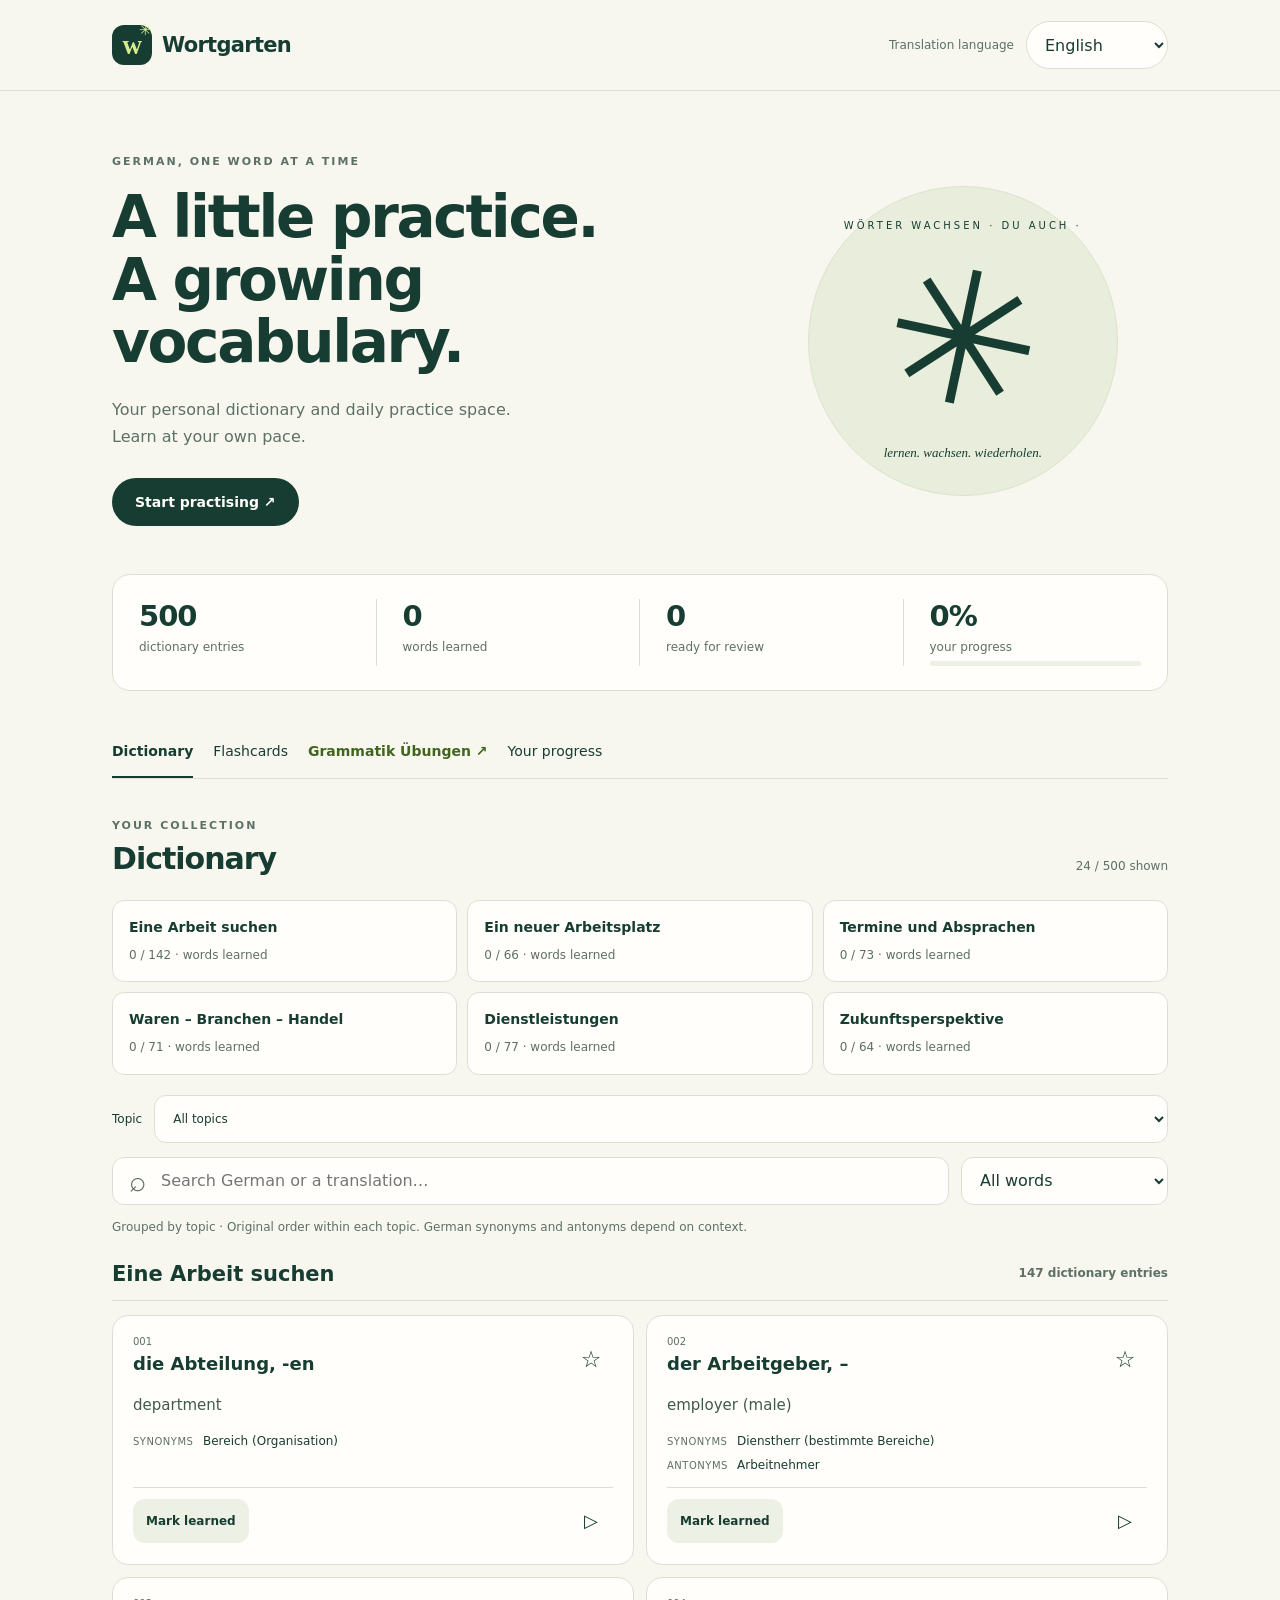
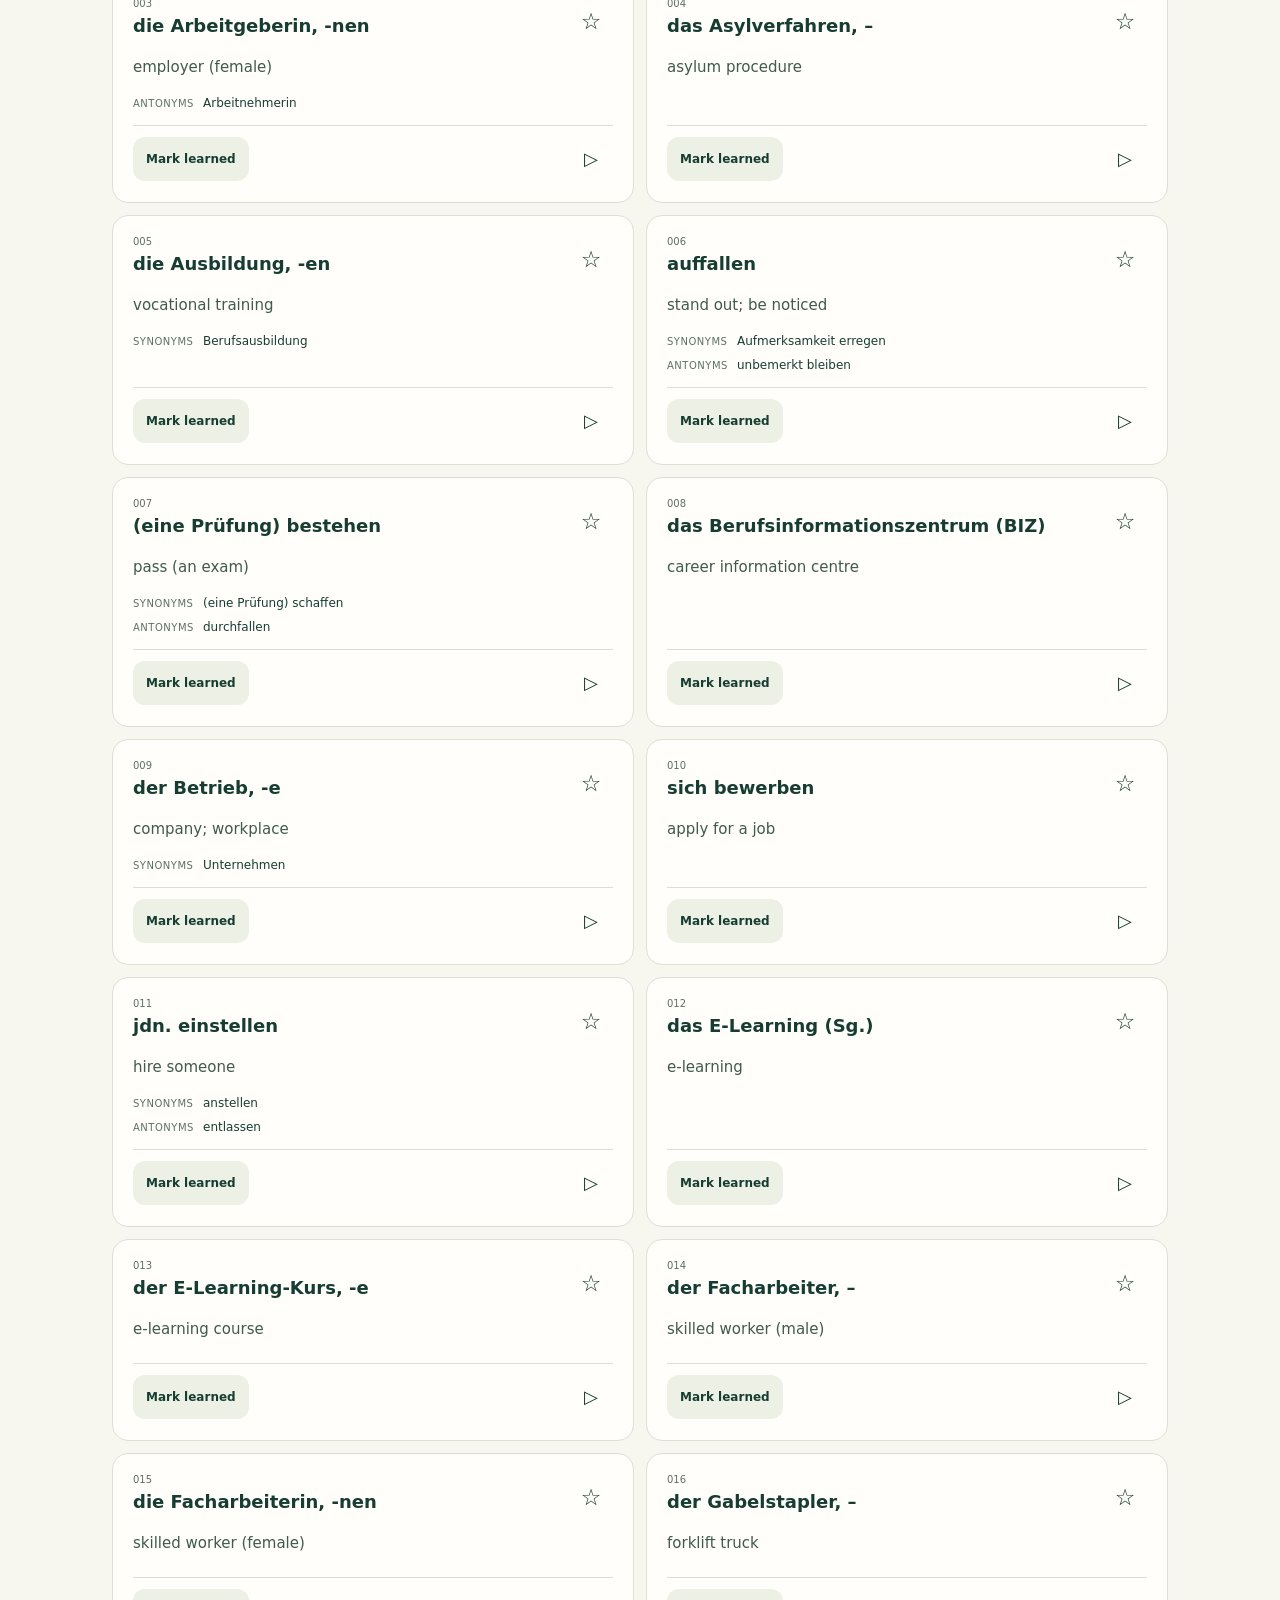
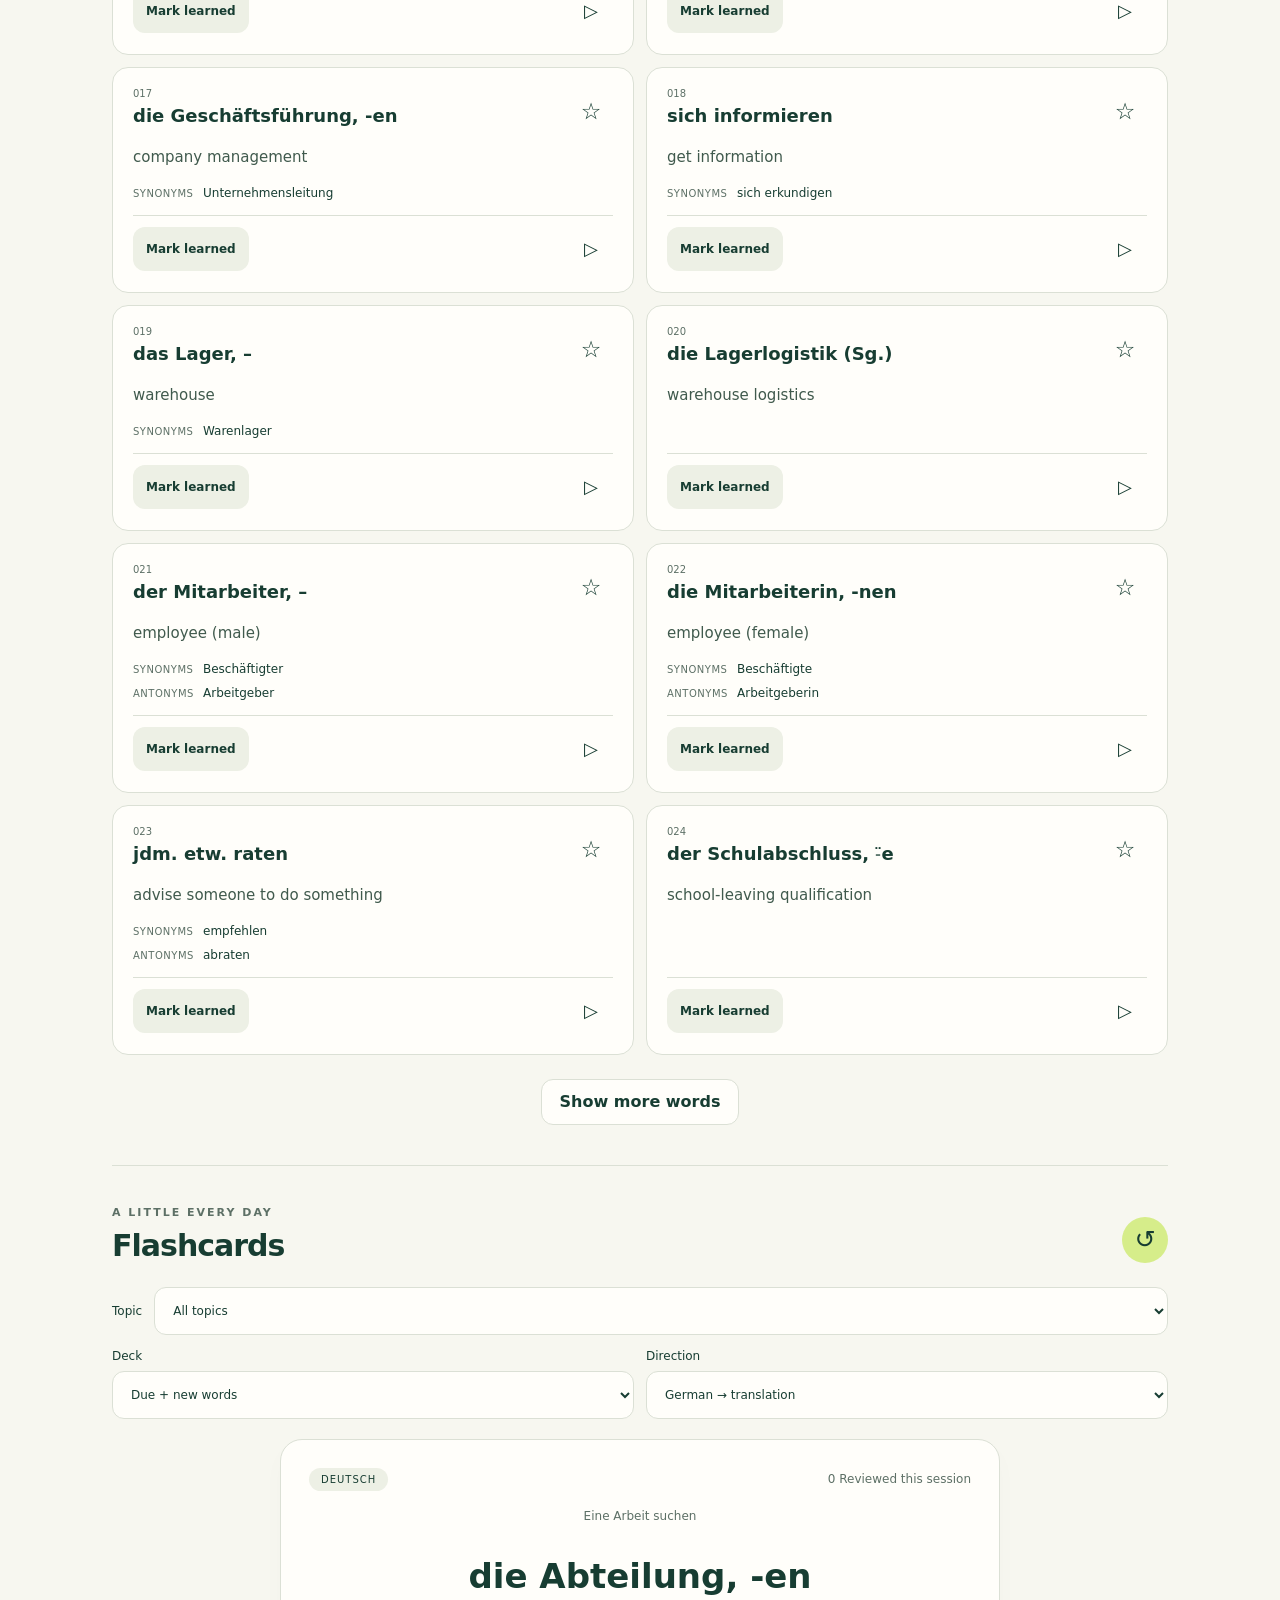
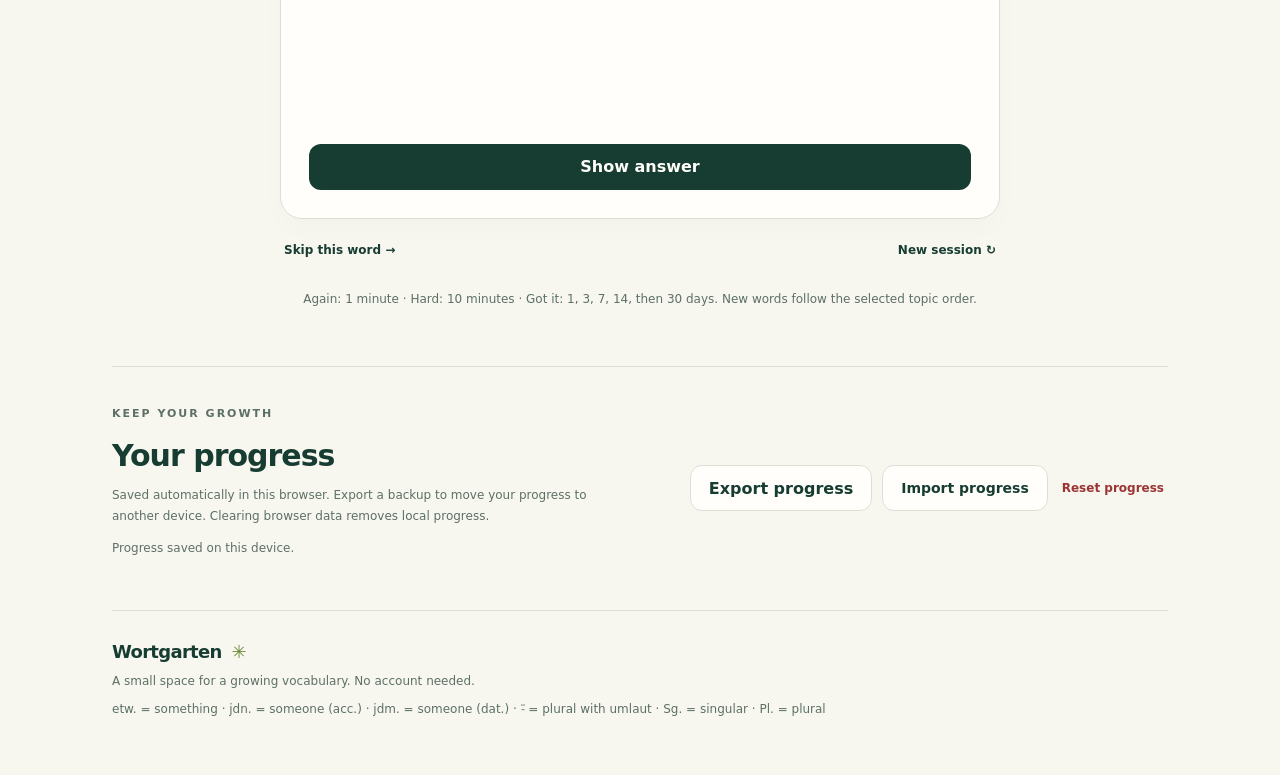
==== index.html @ f170f029 "Add files via upload" ====
<!doctype html>
<html lang="en">
<head><meta charset="utf-8"><meta name="viewport" content="width=device-width,initial-scale=1"><meta name="theme-color" content="#173d32"><meta name="description" content="A multilingual German vocabulary notebook with saved progress and spaced repetition."><title>Wortgarten · German vocabulary</title><style>:root{--bg:#f7f7f0;--ink:#173d32;--muted:#5d7066;--line:#dbe0d5;--white:#fffefa;--lime:#d6ed8a;--soft:#edf0e5;--red:#9c3434;font-family:Inter,ui-sans-serif,system-ui,-apple-system,BlinkMacSystemFont,"Segoe UI",sans-serif;color:var(--ink);background:var(--bg);font-synthesis:none;scroll-behavior:smooth;scroll-padding-top:100px}*{box-sizing:border-box}body{margin:0}button,input,select{font:inherit}button,select,.importLabel{cursor:pointer}button,a,select,input{touch-action:manipulation}button{color:inherit}a{color:inherit}button,input,select{border-radius:12px}button{min-height:46px;border:1px solid transparent;padding:12px 18px;font-weight:600}button:disabled{opacity:.5;cursor:default}button:hover:not(:disabled),.importLabel:hover{filter:brightness(.96)}:focus-visible{outline:3px solid #588527;outline-offset:4px}select,input{background:var(--white);color:var(--ink);border:1px solid var(--line);min-height:48px;padding:10px 14px;max-width:100%}.wrap{max-width:1120px;margin:auto;padding:0 32px}header{border-bottom:1px solid var(--line);background:var(--bg);position:sticky;top:0;z-index:5}.top{display:flex;justify-content:space-between;align-items:center;min-height:90px;gap:20px}.brand{display:flex;align-items:center;gap:10px;font-size:21px;font-weight:750;text-decoration:none;letter-spacing:-.7px}.logo{background:var(--ink);color:var(--lime);width:40px;height:40px;display:grid;place-items:center;border-radius:12px;font-family:Georgia,serif;font-size:27px;position:relative}.logo span{position:absolute;font-size:15px;right:1px;top:-4px}.language{display:flex;align-items:center;gap:12px}.language>span{font-size:12px;color:var(--muted)}.language select{border-radius:30px;min-width:130px}.hero{display:grid;grid-template-columns:1.5fr 1fr;gap:30px;padding:64px 0 48px;align-items:center}.eyebrow{font-size:11px;letter-spacing:2px;font-weight:750;margin:0 0 18px;color:var(--muted)}h1{font-size:clamp(36px,5vw,58px);letter-spacing:-2.3px;line-height:1.08;margin:0;font-weight:600}h2{font-size:30px;letter-spacing:-1px;font-weight:600;margin:0}h3{margin:0}.intro{font-size:16px;line-height:1.7;max-width:430px;color:var(--muted);margin:22px 0 28px}.primary{background:var(--ink);color:var(--white)}.link{display:inline-flex;align-items:center;min-height:48px;text-decoration:none;padding:12px 23px;border-radius:30px;font-weight:600;font-size:14px}.growth{aspect-ratio:1;max-width:310px;width:100%;position:relative;display:grid;place-items:center;border-radius:50%;background:#e9eddc;justify-self:center;border:1px solid #dce3cc}.plant{font-size:185px;line-height:1;color:var(--ink);transform:rotate(12deg)}.orbit{position:absolute;top:33px;font-size:10px;letter-spacing:3px}.plantTag{position:absolute;bottom:34px;font-family:Georgia,serif;font-size:13px;font-style:italic}.stats{display:grid;grid-template-columns:repeat(4,1fr);border:1px solid var(--line);background:var(--white);border-radius:18px;padding:24px 0}.stats>div{padding:0 26px;display:flex;flex-direction:column;gap:7px;border-inline-end:1px solid var(--line)}.stats>div:last-child{border:0}.stats strong{font-size:29px;font-weight:550;letter-spacing:-1px}.stats span{font-size:12px;color:var(--muted)}progress{width:100%;height:5px;border:0;border-radius:8px;background:var(--soft);accent-color:var(--ink)}progress::-webkit-progress-bar{background:var(--soft);border-radius:8px}progress::-webkit-progress-value{background:var(--ink);border-radius:8px}.tabs{display:flex;gap:30px;border-bottom:1px solid var(--line);margin-top:35px}.tabs a{padding:17px 0;text-decoration:none;font-size:14px}.tabs a:first-child{border-bottom:2px solid var(--ink);font-weight:650}.section{padding:40px 0;scroll-margin-top:10px}.sectionTitle{display:flex;justify-content:space-between;align-items:end;margin-bottom:24px;gap:12px}.sectionTitle .eyebrow{margin-bottom:9px}.small{font-size:12px;color:var(--muted);line-height:1.6}.tools{display:flex;gap:12px}.search{flex:1;position:relative}.search>span{position:absolute;inset-inline-start:17px;top:7px;font-size:29px;color:var(--muted)}.search input{width:100%;padding-inline-start:48px}.hint{font-size:12px;color:var(--muted);line-height:1.75}.wordList{display:grid;grid-template-columns:1fr 1fr;gap:12px;margin-top:24px}.word{background:var(--white);border:1px solid var(--line);border-radius:16px;padding:20px;display:flex;flex-direction:column;gap:11px;min-width:0}.word.known{border-color:#b9cba7;background:#f4f8ec}.wordHeading{display:flex;gap:8px;justify-content:space-between;align-items:start}.word h4{font-size:18px;font-weight:600;line-height:1.5;overflow-wrap:anywhere}.wordNo{font-size:10px;color:var(--muted);font-variant-numeric:tabular-nums;display:block;margin-bottom:3px}.iconButton{padding:0;width:44px;min-width:44px;height:44px;background:transparent;border-radius:50%;font-size:23px}.starred{color:#8c6500;background:#fff4cf}.translation{margin:0;color:#405a4d;font-size:15px;line-height:1.6;min-height:24px}.relations{font-size:12px;line-height:1.75;color:var(--muted)}.relationLine{display:flex;gap:8px;align-items:baseline;margin-top:3px}.relationLine b{font-weight:500;color:var(--ink)}.relationLabel{min-width:62px;font-size:10px;text-transform:uppercase;letter-spacing:.5px}.wordFoot{display:flex;justify-content:space-between;align-items:center;border-top:1px solid var(--line);padding-top:10px;margin-top:auto;gap:8px}.learnButton{padding:7px 12px;min-height:44px;background:var(--soft);font-size:12px}.learnButton[aria-pressed=true]{background:var(--ink);color:white}.wordActions{display:flex;align-items:center;gap:0}.sound{font-size:18px}.verify{font-size:11px;padding:9px;border-radius:8px;background:#fff4d4;color:#745018;line-height:1.6}.more{text-align:center;padding-top:24px}.secondary{border:1px solid var(--line);background:var(--white)}.empty{padding:48px;text-align:center;color:var(--muted)}.practice{border-top:1px solid var(--line)}.roundIcon{width:46px;height:46px;border-radius:50%;background:var(--lime);display:grid;place-items:center;font-size:25px}.practiceOptions{display:flex;gap:12px;margin-bottom:20px}.practiceOptions label{flex:1;display:flex;flex-direction:column;gap:8px;font-size:12px}.flashcard{background:var(--white);border:1px solid var(--line);border-radius:22px;min-height:380px;padding:28px;display:flex;flex-direction:column;max-width:720px;margin:auto;box-shadow:0 10px 25px #173d3205}.cardTop{display:flex;justify-content:space-between;align-items:center}.pill{background:var(--soft);padding:6px 12px;border-radius:20px;font-size:10px;letter-spacing:1px}.cardContent{text-align:center;flex:1;padding:48px 0 30px}.cardContent h3{font-size:clamp(24px,4vw,34px);font-weight:550;overflow-wrap:anywhere}.cardContent p{font-size:21px}.cardContent .small{font-size:12px}.cardContent .relations{display:inline-block;text-align:start}.divider{height:1px;background:var(--line);width:50px;margin:24px auto}.ratings{display:grid;grid-template-columns:repeat(3,1fr);gap:10px}.ratings button:first-child{background:#f8e6df;color:#833f30}.ratings button:nth-child(2){background:#f6edcc;color:#70581b}.ratings button:last-child{background:var(--lime);color:var(--ink)}[hidden]{display:none!important}.practiceFooter{display:flex;justify-content:space-between;max-width:720px;margin:8px auto}.textButton{background:transparent;padding:10px 3px;font-size:12px}.practice>.hint{text-align:center;max-width:720px;margin:16px auto}.settings{border-top:1px solid var(--line);display:grid;grid-template-columns:1fr 1fr;align-items:center;gap:40px}.backupActions{display:flex;flex-wrap:wrap;gap:10px;justify-content:flex-end}.importLabel{display:inline-flex;align-items:center;padding:12px 18px;min-height:46px;border-radius:12px;font-size:14px;font-weight:600}.importLabel:focus-within{outline:3px solid #588527;outline-offset:4px}.danger{color:var(--red)}footer{border-top:1px solid var(--line);padding:30px 0 44px;color:var(--muted);font-size:12px}footer .brand{font-size:18px;color:var(--ink)}footer .brand span{color:#6c8b37}#toast{position:fixed;bottom:24px;left:50%;transform:translateX(-50%);max-width:90%;background:var(--ink);color:white;padding:14px 22px;border-radius:12px;z-index:20;font-size:14px;box-shadow:0 5px 30px #0002}dialog{max-width:440px;border:1px solid var(--line);border-radius:18px;background:var(--bg);color:var(--ink);padding:28px;margin:auto}dialog::backdrop{background:#173d3280}dialog p{line-height:1.6}.dialogActions{display:flex;gap:10px;justify-content:end}.sr-only{position:absolute;width:1px;height:1px;padding:0;margin:-1px;overflow:hidden;clip:rect(0,0,0,0);white-space:nowrap;border:0}html[dir=rtl] .hero,html[dir=rtl] .section{text-align:right}html[dir=rtl] .brand{direction:ltr}html[dir=rtl] .cardContent{text-align:center}@media(min-width:1400px){.hero{padding-top:80px;padding-bottom:64px}}@media(max-width:650px){.wrap{padding:0 20px}.top{min-height:76px;gap:10px}.brand{font-size:18px}.logo{width:33px;height:33px;font-size:24px}.language>span{display:none}.language select{min-width:108px;font-size:13px;min-height:44px;padding:8px 12px}.hero{padding:35px 0 30px;grid-template-columns:1fr;gap:20px}.hero .growth{display:none}h1{font-size:39px;letter-spacing:-1.6px}.eyebrow{font-size:9px;letter-spacing:1.5px}.intro{font-size:14px;margin:18px 0 21px}.stats{grid-template-columns:1fr 1fr;padding:6px 0;border-radius:15px}.stats>div{padding:15px 20px}.stats>div:nth-child(2){border:0}.stats>div:nth-child(-n+2){border-bottom:1px solid var(--line)}.stats strong{font-size:26px}.stats span{font-size:11px}.tabs{margin-top:18px;gap:24px;justify-content:space-between}.tabs a{font-size:12px}.section{padding:30px 0}.sectionTitle{margin-bottom:20px}h2{font-size:27px}.wordList{grid-template-columns:1fr;margin-top:18px}.tools{flex-direction:column;gap:8px}.tools>label>select{width:100%}.tools select{font-size:13px}.word{padding:17px}.word h4{font-size:18px}.practiceOptions{gap:10px}.practiceOptions select{font-size:12px;padding:10px 8px;width:100%}.flashcard{padding:21px;min-height:360px}.cardContent{padding-top:42px}.ratings{gap:7px}.ratings button{padding:12px 6px;font-size:13px}.settings{grid-template-columns:1fr;gap:16px}.backupActions{justify-content:flex-start}.backupActions .secondary{flex:1;text-align:center;justify-content:center;font-size:12px;white-space:nowrap}.settings .eyebrow{margin-bottom:9px}.small{font-size:11px}.sectionTitle>.small{text-align:end}.dialogActions button{padding:12px}footer{padding-bottom:28px}}@media(prefers-reduced-motion:reduce){:root{scroll-behavior:auto}}

.tabs{flex-wrap:wrap;column-gap:20px;row-gap:0}.tabs .grammarLink{color:#41651d;font-weight:650}html[dir=rtl] .hero,html[dir=rtl] .section{text-align:start}@media(max-width:650px){.tabs a{font-size:11px;padding:14px 0}.tabs{column-gap:14px;justify-content:flex-start}}

.topicNav{display:grid;grid-template-columns:repeat(3,minmax(0,1fr));gap:10px;margin-bottom:20px}.topicTile{text-align:start;background:var(--white);border:1px solid var(--line);display:flex;flex-direction:column;gap:8px;padding:16px;font-weight:500}.topicTile[aria-pressed=true]{background:var(--soft);border-color:var(--ink)}.topicTile .topicName{font-size:14px;line-height:1.5;font-weight:650}.topicSelect{display:flex;align-items:center;gap:12px;margin-bottom:14px;font-size:12px}.topicSelect select{flex:1;min-width:0}.topicHeading{grid-column:1/-1;display:flex;justify-content:space-between;align-items:center;flex-wrap:wrap;gap:8px;font-size:21px;margin:18px 0 2px;padding-bottom:14px;border-bottom:1px solid var(--line);font-weight:600}.word h4{margin:0}.topicHeading:first-child{margin-top:0}#practiceTopicLabel{text-align:center;margin:16px 0 0;line-height:1.6}.practice .cardContent{padding-top:30px}@media(max-width:650px){.topicNav{grid-template-columns:repeat(2,minmax(0,1fr))}.topicTile{padding:12px}.topicTile .topicName{font-size:12px}.topicTile .small{font-size:10px}.topicSelect{flex-direction:column;align-items:stretch;gap:7px}.topicSelect select{width:100%;font-size:13px}.topicHeading{font-size:19px}.topicHeading .small{font-size:11px}}
</style><script>window.GRAMMAR_HTML="<!doctype html><html lang=\"en\"><head><meta charset=\"utf-8\"><meta name=\"viewport\" content=\"width=device-width,initial-scale=1\"><meta name=\"theme-color\" content=\"#173d32\"><title>Wortgarten · Grammatik Übungen<\/title><style>:root{--bg:#f7f7f0;--ink:#173d32;--muted:#5d7066;--line:#dbe0d5;--white:#fffefa;--lime:#d6ed8a;--soft:#edf0e5;--red:#9c3434;font-family:Inter,ui-sans-serif,system-ui,-apple-system,BlinkMacSystemFont,\"Segoe UI\",sans-serif;color:var(--ink);background:var(--bg);font-synthesis:none;scroll-behavior:smooth;scroll-padding-top:100px}*{box-sizing:border-box}body{margin:0}button,input,select{font:inherit}button,select,.importLabel{cursor:pointer}button,a,select,input{touch-action:manipulation}button{color:inherit}a{color:inherit}button,input,select{border-radius:12px}button{min-height:46px;border:1px solid transparent;padding:12px 18px;font-weight:600}button:disabled{opacity:.5;cursor:default}button:hover:not(:disabled),.importLabel:hover{filter:brightness(.96)}:focus-visible{outline:3px solid #588527;outline-offset:4px}select,input{background:var(--white);color:var(--ink);border:1px solid var(--line);min-height:48px;padding:10px 14px;max-width:100%}.wrap{max-width:1120px;margin:auto;padding:0 32px}header{border-bottom:1px solid var(--line);background:var(--bg);position:sticky;top:0;z-index:5}.top{display:flex;justify-content:space-between;align-items:center;min-height:90px;gap:20px}.brand{display:flex;align-items:center;gap:10px;font-size:21px;font-weight:750;text-decoration:none;letter-spacing:-.7px}.logo{background:var(--ink);color:var(--lime);width:40px;height:40px;display:grid;place-items:center;border-radius:12px;font-family:Georgia,serif;font-size:27px;position:relative}.logo span{position:absolute;font-size:15px;right:1px;top:-4px}.language{display:flex;align-items:center;gap:12px}.language>span{font-size:12px;color:var(--muted)}.language select{border-radius:30px;min-width:130px}.hero{display:grid;grid-template-columns:1.5fr 1fr;gap:30px;padding:64px 0 48px;align-items:center}.eyebrow{font-size:11px;letter-spacing:2px;font-weight:750;margin:0 0 18px;color:var(--muted)}h1{font-size:clamp(36px,5vw,58px);letter-spacing:-2.3px;line-height:1.08;margin:0;font-weight:600}h2{font-size:30px;letter-spacing:-1px;font-weight:600;margin:0}h3{margin:0}.intro{font-size:16px;line-height:1.7;max-width:430px;color:var(--muted);margin:22px 0 28px}.primary{background:var(--ink);color:var(--white)}.link{display:inline-flex;align-items:center;min-height:48px;text-decoration:none;padding:12px 23px;border-radius:30px;font-weight:600;font-size:14px}.growth{aspect-ratio:1;max-width:310px;width:100%;position:relative;display:grid;place-items:center;border-radius:50%;background:#e9eddc;justify-self:center;border:1px solid #dce3cc}.plant{font-size:185px;line-height:1;color:var(--ink);transform:rotate(12deg)}.orbit{position:absolute;top:33px;font-size:10px;letter-spacing:3px}.plantTag{position:absolute;bottom:34px;font-family:Georgia,serif;font-size:13px;font-style:italic}.stats{display:grid;grid-template-columns:repeat(4,1fr);border:1px solid var(--line);background:var(--white);border-radius:18px;padding:24px 0}.stats>div{padding:0 26px;display:flex;flex-direction:column;gap:7px;border-inline-end:1px solid var(--line)}.stats>div:last-child{border:0}.stats strong{font-size:29px;font-weight:550;letter-spacing:-1px}.stats span{font-size:12px;color:var(--muted)}progress{width:100%;height:5px;border:0;border-radius:8px;background:var(--soft);accent-color:var(--ink)}progress::-webkit-progress-bar{background:var(--soft);border-radius:8px}progress::-webkit-progress-value{background:var(--ink);border-radius:8px}.tabs{display:flex;gap:30px;border-bottom:1px solid var(--line);margin-top:35px}.tabs a{padding:17px 0;text-decoration:none;font-size:14px}.tabs a:first-child{border-bottom:2px solid var(--ink);font-weight:650}.section{padding:40px 0;scroll-margin-top:10px}.sectionTitle{display:flex;justify-content:space-between;align-items:end;margin-bottom:24px;gap:12px}.sectionTitle .eyebrow{margin-bottom:9px}.small{font-size:12px;color:var(--muted);line-height:1.6}.tools{display:flex;gap:12px}.search{flex:1;position:relative}.search>span{position:absolute;inset-inline-start:17px;top:7px;font-size:29px;color:var(--muted)}.search input{width:100%;padding-inline-start:48px}.hint{font-size:12px;color:var(--muted);line-height:1.75}.wordList{display:grid;grid-template-columns:1fr 1fr;gap:12px;margin-top:24px}.word{background:var(--white);border:1px solid var(--line);border-radius:16px;padding:20px;display:flex;flex-direction:column;gap:11px;min-width:0}.word.known{border-color:#b9cba7;background:#f4f8ec}.wordHeading{display:flex;gap:8px;justify-content:space-between;align-items:start}.word h4{font-size:18px;font-weight:600;line-height:1.5;overflow-wrap:anywhere}.wordNo{font-size:10px;color:var(--muted);font-variant-numeric:tabular-nums;display:block;margin-bottom:3px}.iconButton{padding:0;width:44px;min-width:44px;height:44px;background:transparent;border-radius:50%;font-size:23px}.starred{color:#8c6500;background:#fff4cf}.translation{margin:0;color:#405a4d;font-size:15px;line-height:1.6;min-height:24px}.relations{font-size:12px;line-height:1.75;color:var(--muted)}.relationLine{display:flex;gap:8px;align-items:baseline;margin-top:3px}.relationLine b{font-weight:500;color:var(--ink)}.relationLabel{min-width:62px;font-size:10px;text-transform:uppercase;letter-spacing:.5px}.wordFoot{display:flex;justify-content:space-between;align-items:center;border-top:1px solid var(--line);padding-top:10px;margin-top:auto;gap:8px}.learnButton{padding:7px 12px;min-height:44px;background:var(--soft);font-size:12px}.learnButton[aria-pressed=true]{background:var(--ink);color:white}.wordActions{display:flex;align-items:center;gap:0}.sound{font-size:18px}.verify{font-size:11px;padding:9px;border-radius:8px;background:#fff4d4;color:#745018;line-height:1.6}.more{text-align:center;padding-top:24px}.secondary{border:1px solid var(--line);background:var(--white)}.empty{padding:48px;text-align:center;color:var(--muted)}.practice{border-top:1px solid var(--line)}.roundIcon{width:46px;height:46px;border-radius:50%;background:var(--lime);display:grid;place-items:center;font-size:25px}.practiceOptions{display:flex;gap:12px;margin-bottom:20px}.practiceOptions label{flex:1;display:flex;flex-direction:column;gap:8px;font-size:12px}.flashcard{background:var(--white);border:1px solid var(--line);border-radius:22px;min-height:380px;padding:28px;display:flex;flex-direction:column;max-width:720px;margin:auto;box-shadow:0 10px 25px #173d3205}.cardTop{display:flex;justify-content:space-between;align-items:center}.pill{background:var(--soft);padding:6px 12px;border-radius:20px;font-size:10px;letter-spacing:1px}.cardContent{text-align:center;flex:1;padding:48px 0 30px}.cardContent h3{font-size:clamp(24px,4vw,34px);font-weight:550;overflow-wrap:anywhere}.cardContent p{font-size:21px}.cardContent .small{font-size:12px}.cardContent .relations{display:inline-block;text-align:start}.divider{height:1px;background:var(--line);width:50px;margin:24px auto}.ratings{display:grid;grid-template-columns:repeat(3,1fr);gap:10px}.ratings button:first-child{background:#f8e6df;color:#833f30}.ratings button:nth-child(2){background:#f6edcc;color:#70581b}.ratings button:last-child{background:var(--lime);color:var(--ink)}[hidden]{display:none!important}.practiceFooter{display:flex;justify-content:space-between;max-width:720px;margin:8px auto}.textButton{background:transparent;padding:10px 3px;font-size:12px}.practice>.hint{text-align:center;max-width:720px;margin:16px auto}.settings{border-top:1px solid var(--line);display:grid;grid-template-columns:1fr 1fr;align-items:center;gap:40px}.backupActions{display:flex;flex-wrap:wrap;gap:10px;justify-content:flex-end}.importLabel{display:inline-flex;align-items:center;padding:12px 18px;min-height:46px;border-radius:12px;font-size:14px;font-weight:600}.importLabel:focus-within{outline:3px solid #588527;outline-offset:4px}.danger{color:var(--red)}footer{border-top:1px solid var(--line);padding:30px 0 44px;color:var(--muted);font-size:12px}footer .brand{font-size:18px;color:var(--ink)}footer .brand span{color:#6c8b37}#toast{position:fixed;bottom:24px;left:50%;transform:translateX(-50%);max-width:90%;background:var(--ink);color:white;padding:14px 22px;border-radius:12px;z-index:20;font-size:14px;box-shadow:0 5px 30px #0002}dialog{max-width:440px;border:1px solid var(--line);border-radius:18px;background:var(--bg);color:var(--ink);padding:28px;margin:auto}dialog::backdrop{background:#173d3280}dialog p{line-height:1.6}.dialogActions{display:flex;gap:10px;justify-content:end}.sr-only{position:absolute;width:1px;height:1px;padding:0;margin:-1px;overflow:hidden;clip:rect(0,0,0,0);white-space:nowrap;border:0}html[dir=rtl] .hero,html[dir=rtl] .section{text-align:right}html[dir=rtl] .brand{direction:ltr}html[dir=rtl] .cardContent{text-align:center}@media(min-width:1400px){.hero{padding-top:80px;padding-bottom:64px}}@media(max-width:650px){.wrap{padding:0 20px}.top{min-height:76px;gap:10px}.brand{font-size:18px}.logo{width:33px;height:33px;font-size:24px}.language>span{display:none}.language select{min-width:108px;font-size:13px;min-height:44px;padding:8px 12px}.hero{padding:35px 0 30px;grid-template-columns:1fr;gap:20px}.hero .growth{display:none}h1{font-size:39px;letter-spacing:-1.6px}.eyebrow{font-size:9px;letter-spacing:1.5px}.intro{font-size:14px;margin:18px 0 21px}.stats{grid-template-columns:1fr 1fr;padding:6px 0;border-radius:15px}.stats>div{padding:15px 20px}.stats>div:nth-child(2){border:0}.stats>div:nth-child(-n+2){border-bottom:1px solid var(--line)}.stats strong{font-size:26px}.stats span{font-size:11px}.tabs{margin-top:18px;gap:24px;justify-content:space-between}.tabs a{font-size:12px}.section{padding:30px 0}.sectionTitle{margin-bottom:20px}h2{font-size:27px}.wordList{grid-template-columns:1fr;margin-top:18px}.tools{flex-direction:column;gap:8px}.tools>label>select{width:100%}.tools select{font-size:13px}.word{padding:17px}.word h4{font-size:18px}.practiceOptions{gap:10px}.practiceOptions select{font-size:12px;padding:10px 8px;width:100%}.flashcard{padding:21px;min-height:360px}.cardContent{padding-top:42px}.ratings{gap:7px}.ratings button{padding:12px 6px;font-size:13px}.settings{grid-template-columns:1fr;gap:16px}.backupActions{justify-content:flex-start}.backupActions .secondary{flex:1;text-align:center;justify-content:center;font-size:12px;white-space:nowrap}.settings .eyebrow{margin-bottom:9px}.small{font-size:11px}.sectionTitle>.small{text-align:end}.dialogActions button{padding:12px}footer{padding-bottom:28px}}@media(prefers-reduced-motion:reduce){:root{scroll-behavior:auto}}\n\n.tabs{flex-wrap:wrap;column-gap:20px;row-gap:0}.tabs .grammarLink{color:#41651d;font-weight:650}html[dir=rtl] .hero,html[dir=rtl] .section{text-align:start}@media(max-width:650px){.tabs a{font-size:11px;padding:14px 0}.tabs{column-gap:14px;justify-content:flex-start}}\n\n.topicNav{display:grid;grid-template-columns:repeat(3,minmax(0,1fr));gap:10px;margin-bottom:20px}.topicTile{text-align:start;background:var(--white);border:1px solid var(--line);display:flex;flex-direction:column;gap:8px;padding:16px;font-weight:500}.topicTile[aria-pressed=true]{background:var(--soft);border-color:var(--ink)}.topicTile .topicName{font-size:14px;line-height:1.5;font-weight:650}.topicSelect{display:flex;align-items:center;gap:12px;margin-bottom:14px;font-size:12px}.topicSelect select{flex:1;min-width:0}.topicHeading{grid-column:1/-1;display:flex;justify-content:space-between;align-items:center;flex-wrap:wrap;gap:8px;font-size:21px;margin:18px 0 2px;padding-bottom:14px;border-bottom:1px solid var(--line);font-weight:600}.word h4{margin:0}.topicHeading:first-child{margin-top:0}#practiceTopicLabel{text-align:center;margin:16px 0 0;line-height:1.6}.practice .cardContent{padding-top:30px}@media(max-width:650px){.topicNav{grid-template-columns:repeat(2,minmax(0,1fr))}.topicTile{padding:12px}.topicTile .topicName{font-size:12px}.topicTile .small{font-size:10px}.topicSelect{flex-direction:column;align-items:stretch;gap:7px}.topicSelect select{width:100%;font-size:13px}.topicHeading{font-size:19px}.topicHeading .small{font-size:11px}}\n<\/style><style>.grammarMain{padding-top:40px}.grammarMain h1{font-size:clamp(30px,5vw,50px)}.grammarMain>.intro{max-width:720px}.topicGrid{display:grid;grid-template-columns:repeat(3,1fr);gap:12px}.topicButton{text-align:start;background:var(--white);border:1px solid var(--line);padding:18px;display:flex;flex-direction:column;gap:10px;font-weight:500}.topicButton .topicName{font-size:16px;font-weight:650;line-height:1.5}.topicButton .pill{align-self:flex-start}.topicButton progress{height:4px}.grammarActions{display:flex;gap:12px;flex-wrap:wrap}.exerciseBox{max-width:760px;margin:auto;background:var(--white);border:1px solid var(--line);border-radius:20px;padding:28px}.exerciseBox h3{font-size:24px;line-height:1.6;margin:20px 0 28px}.exerciseBox details{background:var(--soft);padding:12px 16px;border-radius:12px;margin-top:20px;font-size:13px;line-height:1.7}.exerciseBox summary{cursor:pointer;min-height:30px;display:list-item;padding:5px}.answerOptions{display:grid;gap:10px;margin-bottom:20px}.answerOption{display:flex;align-items:center;gap:12px;border:1px solid var(--line);border-radius:12px;padding:10px 16px;min-height:54px;cursor:pointer;direction:ltr}.answerOption:has(input:checked){background:var(--soft);border-color:var(--ink)}.answerOption input{min-height:24px;width:22px;height:22px;accent-color:var(--ink);flex-shrink:0}.answerOption span{overflow-wrap:anywhere}.answerOption:has(input:focus-visible){outline:3px solid #588527}#inputLabel{display:flex;flex-direction:column;gap:8px;margin:18px 0;font-size:13px}#typedAnswer{font-size:18px;width:100%}#feedback{padding:18px;border-radius:12px;margin:20px 0;line-height:1.8}#feedback.correct{background:#eaf3db}#feedback.incorrect{background:#fbebe5}#feedback p{margin:8px 0;font-size:14px}#feedback .answerText{font-size:18px;font-weight:650}#nextQuestion{width:100%}.exerciseBox form>.primary{width:100%}#gPrompt:focus{outline:none}.grammarBack{display:inline-flex;align-items:center;min-height:44px}.topicButton:hover{border-color:#8ea47f}@media(max-width:800px){.topicGrid{grid-template-columns:1fr 1fr}}@media(max-width:500px){.grammarMain{padding-top:28px}.topicGrid{grid-template-columns:1fr}.topicButton{display:grid;grid-template-columns:44px 1fr;align-items:center;gap:8px 14px}.topicButton .small,.topicButton progress{grid-column:2}.topicButton .topicName{font-size:15px}.exerciseBox{padding:20px}.exerciseBox h3{font-size:21px}.grammarActions button{flex:1;font-size:12px}.grammarMain .sectionTitle h2{font-size:24px}}\n<\/style><\/head><body>\n<header><div class=\"wrap top\"><a class=\"brand\" href=\"#\" onclick=\"window.close();return false\">Wortgarten <span aria-hidden=\"true\">✳<\/span><\/a><label class=\"language\"><span data-i=\"language\">Language<\/span><select id=\"gLanguage\"><option value=\"en\">English<\/option><option value=\"uk\">Українська<\/option><option value=\"tr\">Türkçe<\/option><option value=\"ar\">العربية<\/option><option value=\"ru\">Русский<\/option><option value=\"fa\">فارسی<\/option><\/select><\/label><\/div><\/header>\n<main class=\"wrap grammarMain\"><p class=\"eyebrow\">DEUTSCH · B1–B2<\/p><h1>Grammatik Übungen<\/h1><p class=\"intro\" data-i=\"intro\"><\/p>\n<section class=\"stats\"><div><strong id=\"gTotal\">120<\/strong><span data-i=\"exercises\"><\/span><\/div><div><strong id=\"gAttempted\">0<\/strong><span data-i=\"attempted\"><\/span><\/div><div><strong id=\"gCorrect\">0<\/strong><span data-i=\"correctLast\"><\/span><\/div><div><strong id=\"gAccuracy\">0%<\/strong><span data-i=\"accuracy\"><\/span><\/div><\/section>\n<section class=\"section\"><div class=\"sectionTitle\"><h2 data-i=\"topics\"><\/h2><label><span class=\"sr-only\" data-i=\"level\"><\/span><select id=\"gLevel\"><option value=\"all\">B1 + B2<\/option><option>B1<\/option><option>B2<\/option><\/select><\/label><\/div><div class=\"grammarActions\"><button class=\"primary\" id=\"mixed\" data-i=\"mixed\"><\/button><button class=\"secondary\" id=\"errors\" data-i=\"errors\"><\/button><\/div><p class=\"hint\" data-i=\"scope\"><\/p><div id=\"topicList\" class=\"topicGrid\"><\/div><\/section>\n<section id=\"exercise\" class=\"section\" hidden><div class=\"sectionTitle\"><h2 id=\"exerciseTitle\" lang=\"de\" dir=\"ltr\"><\/h2><span id=\"exerciseCount\" class=\"small\"><\/span><\/div><div class=\"exerciseBox\"><div class=\"cardTop\"><span id=\"exerciseLevel\" class=\"pill\"><\/span><span id=\"sessionScore\" class=\"small\"><\/span><\/div><details id=\"ruleBox\"><summary data-i=\"rule\"><\/summary><p id=\"gRule\" lang=\"de\" dir=\"ltr\"><\/p><\/details><p id=\"questionHint\" class=\"small\"><\/p><h3 id=\"gPrompt\" lang=\"de\" dir=\"ltr\" tabindex=\"-1\"><\/h3><form id=\"answerForm\"><div id=\"answers\" class=\"answerOptions\" role=\"group\"><\/div><label id=\"inputLabel\"><span data-i=\"answer\"><\/span><input id=\"typedAnswer\" type=\"text\" lang=\"de\" dir=\"ltr\" autocomplete=\"off\" autocapitalize=\"off\" spellcheck=\"false\"><\/label><button class=\"primary\" type=\"submit\" id=\"checkAnswer\" data-i=\"check\"><\/button><\/form><div id=\"feedback\" role=\"status\" hidden><\/div><button id=\"nextQuestion\" class=\"primary\" data-i=\"next\" hidden><\/button><\/div><\/section>\n<section class=\"section\" id=\"sessionEnd\" hidden><div class=\"exerciseBox\"><h2 data-i=\"finished\"><\/h2><p id=\"endScore\"><\/p><p class=\"hint\" data-i=\"scoreHint\"><\/p><button id=\"repeatSession\" class=\"secondary\" data-i=\"repeat\"><\/button><\/div><\/section>\n<section class=\"section settings\"><div><h2 data-i=\"backup\"><\/h2><p class=\"hint\" data-i=\"saveHint\"><\/p><p id=\"gSaveStatus\" role=\"status\" class=\"small\"><\/p><\/div><div class=\"backupActions\"><button id=\"gExport\" class=\"secondary\" data-i=\"export\"><\/button><label class=\"secondary importLabel\"><span data-i=\"import\"><\/span><input type=\"file\" id=\"gImport\" accept=\".json,application/json\" class=\"sr-only\"><\/label><button id=\"gReset\" class=\"textButton danger\" data-i=\"reset\"><\/button><\/div><\/section>\n<footer><a href=\"#\" onclick=\"window.close();return false\" class=\"grammarBack\" data-i=\"back\"><\/a><p data-i=\"footer\"><\/p><\/footer><\/main><div id=\"toast\" role=\"status\" hidden><\/div><dialog id=\"gResetDialog\"><h2 data-i=\"reset\"><\/h2><p data-i=\"resetQuestion\"><\/p><div class=\"dialogActions\"><button id=\"gCancel\" class=\"secondary\" data-i=\"cancel\"><\/button><button id=\"gDelete\" class=\"primary\" data-i=\"delete\"><\/button><\/div><\/dialog><script>window.GRAMMAR = [{\"id\": \"g1\", \"level\": \"B1\", \"title\": \"Perfekt und Präteritum\", \"rule\": \"Im Perfekt stehen haben/sein und Partizip II. Bewegung und Zustandswechsel bilden das Perfekt oft mit sein. Im Präteritum ändern sich die Verbformen.\", \"questions\": [{\"id\": \"g1q1\", \"prompt\": \"Gestern ___ ich die Rechnung bezahlt.\", \"answer\": \"habe\", \"accepted\": [\"habe\"], \"options\": [\"habe\", \"bin\", \"werde\"], \"why\": \"Bezahlt ist das Partizip II von bezahlen; das Hilfsverb ist haben.\"}, {\"id\": \"g1q2\", \"prompt\": \"Wir ___ letzte Woche nach Berlin gefahren.\", \"answer\": \"sind\", \"accepted\": [\"sind\"], \"options\": [\"sind\", \"haben\", \"werden\"], \"why\": \"Fahren mit Ortswechsel bildet das Perfekt mit sein.\"}, {\"id\": \"g1q3\", \"prompt\": \"Als Kind ___ sie jeden Tag im Garten.\", \"answer\": \"spielte\", \"accepted\": [\"spielte\"], \"options\": [\"spielte\", \"gespielt\", \"spiele\"], \"why\": \"Spielte ist das Präteritum von spielen.\"}, {\"id\": \"g1q4\", \"prompt\": \"Früher ___ er in einem kleinen Betrieb.\", \"answer\": \"arbeitete\", \"accepted\": [\"arbeitete\"], \"options\": [\"arbeitete\", \"gearbeitet\", \"arbeiten\"], \"why\": \"Bei arbeiten steht im Präteritum -ete.\"}, {\"id\": \"g1q5\", \"prompt\": \"Sie ist gestern spät nach Hause ___. (kommen)\", \"answer\": \"gekommen\", \"accepted\": [\"gekommen\"], \"options\": [], \"why\": \"Das Partizip II von kommen ist gekommen; es steht hier mit sein.\"}]}, {\"id\": \"g2\", \"level\": \"B1\", \"title\": \"Plusquamperfekt und Vorzeitigkeit\", \"rule\": \"Das Plusquamperfekt (hatte/war + Partizip II) bezeichnet ein Ereignis vor einem anderen vergangenen Ereignis.\", \"questions\": [{\"id\": \"g2q1\", \"prompt\": \"Nachdem ich den Vertrag ___, begann ich zu arbeiten.\", \"answer\": \"unterschrieben hatte\", \"accepted\": [\"unterschrieben hatte\"], \"options\": [\"unterschrieben hatte\", \"unterschrieben habe\", \"unterschreiben werde\"], \"why\": \"Die Unterschrift geschah vor dem Arbeitsbeginn: Plusquamperfekt im nachdem-Satz.\"}, {\"id\": \"g2q2\", \"prompt\": \"Als wir ankamen, ___ der Zug schon abgefahren.\", \"answer\": \"war\", \"accepted\": [\"war\"], \"options\": [\"war\", \"hatte\", \"ist\"], \"why\": \"Abfahren bildet das Plusquamperfekt mit war.\"}, {\"id\": \"g2q3\", \"prompt\": \"Sie konnte zahlen, weil sie vorher Geld ___ hatte.\", \"answer\": \"abgehoben\", \"accepted\": [\"abgehoben\"], \"options\": [\"abgehoben\", \"abheben\", \"abhob\"], \"why\": \"Hatte braucht das Partizip II abgehoben.\"}, {\"id\": \"g2q4\", \"prompt\": \"Nachdem er gegessen hatte, ___ er ins Büro.\", \"answer\": \"ging\", \"accepted\": [\"ging\"], \"options\": [\"ging\", \"gegangen\", \"gehen\"], \"why\": \"Das spätere Ereignis steht hier im Präteritum: ging.\"}, {\"id\": \"g2q5\", \"prompt\": \"Bevor ich anrief, hatte ich die E-Mail schon ___. (lesen)\", \"answer\": \"gelesen\", \"accepted\": [\"gelesen\"], \"options\": [], \"why\": \"Das Plusquamperfekt von lesen lautet hatte gelesen.\"}]}, {\"id\": \"g3\", \"level\": \"B1\", \"title\": \"Modalverben und Ersatzformen\", \"rule\": \"Modalverben verbinden sich mit einem Infinitiv ohne zu. Müssen bezeichnet Notwendigkeit; dürfen Erlaubnis; sollen oft einen Auftrag.\", \"questions\": [{\"id\": \"g3q1\", \"prompt\": \"Sie ___ heute zum Arzt gehen; sie hat hohes Fieber.\", \"answer\": \"muss\", \"accepted\": [\"muss\"], \"options\": [\"muss\", \"darf\", \"mag\"], \"why\": \"Muss drückt hier die medizinische Notwendigkeit aus.\"}, {\"id\": \"g3q2\", \"prompt\": \"Hier ist Rauchen verboten. Sie ___ hier nicht rauchen.\", \"answer\": \"dürfen\", \"accepted\": [\"dürfen\"], \"options\": [\"dürfen\", \"müssen\", \"sollen\"], \"why\": \"Nicht dürfen bedeutet Verbot; nicht müssen bedeutet keine Notwendigkeit.\"}, {\"id\": \"g3q3\", \"prompt\": \"Du ___ den Bericht nicht heute abgeben; morgen reicht auch.\", \"answer\": \"musst\", \"accepted\": [\"musst\"], \"options\": [\"musst\", \"darfst\", \"kannst\"], \"why\": \"Nicht müssen: Es ist heute nicht notwendig.\"}, {\"id\": \"g3q4\", \"prompt\": \"Der Chef sagt: Ich ___ die Kundin zurückrufen.\", \"answer\": \"soll\", \"accepted\": [\"soll\"], \"options\": [\"soll\", \"darf\", \"mag\"], \"why\": \"Sollen gibt hier den Auftrag einer anderen Person wieder.\"}, {\"id\": \"g3q5\", \"prompt\": \"Ich bin in der Lage, die Maschine zu bedienen. Ich ___ die Maschine bedienen.\", \"answer\": \"kann\", \"accepted\": [\"kann\"], \"options\": [], \"why\": \"In der Lage sein entspricht hier können.\"}]}, {\"id\": \"g4\", \"level\": \"B1\", \"title\": \"Satzbau und Verbposition\", \"rule\": \"Im Hauptsatz steht das finite Verb an Position 2; im Nebensatz mit weil/dass/wenn steht es am Ende. Nach einem vorangestellten Nebensatz folgt das Hauptsatzverb.\", \"questions\": [{\"id\": \"g4q1\", \"prompt\": \"Morgen ___ ich den Kunden an.\", \"answer\": \"rufe\", \"accepted\": [\"rufe\"], \"options\": [\"rufe\", \"ich rufe\", \"anrufe\"], \"why\": \"Morgen besetzt Position 1; rufe steht an Position 2.\"}, {\"id\": \"g4q2\", \"prompt\": \"Ich bleibe zu Hause, weil ich krank ___.\", \"answer\": \"bin\", \"accepted\": [\"bin\"], \"options\": [\"bin\", \"sein\", \"bist\"], \"why\": \"Im weil-Satz steht das finite Verb am Ende.\"}, {\"id\": \"g4q3\", \"prompt\": \"Wenn die Sitzung endet, ___ wir nach Hause.\", \"answer\": \"gehen\", \"accepted\": [\"gehen\"], \"options\": [\"gehen\", \"wir gehen\", \"zu gehen\"], \"why\": \"Der Nebensatz besetzt das Vorfeld; der Hauptsatz beginnt dann mit gehen.\"}, {\"id\": \"g4q4\", \"prompt\": \"Ich weiß, dass er morgen ___ wird.\", \"answer\": \"kommen\", \"accepted\": [\"kommen\"], \"options\": [\"kommen\", \"kommt\", \"gekommen\"], \"why\": \"Im Futur-Nebensatz steht kommen vor dem finiten Hilfsverb wird.\"}, {\"id\": \"g4q5\", \"prompt\": \"Ergänze das letzte Wort: Ich denke, dass die Kollegin heute ___. (arbeiten, Präsens)\", \"answer\": \"arbeitet\", \"accepted\": [\"arbeitet\"], \"options\": [], \"why\": \"Das finite Verb arbeitet steht am Ende des dass-Satzes.\"}]}, {\"id\": \"g5\", \"level\": \"B1\", \"title\": \"Kausale und konzessive Verbindungen\", \"rule\": \"Weil/da nennen einen Grund; obwohl nennt einen Gegengrund. Deshalb und trotzdem sind Adverbien mit Verb an Position 2.\", \"questions\": [{\"id\": \"g5q1\", \"prompt\": \"Ich bin müde, ___ ich schlecht geschlafen habe.\", \"answer\": \"weil\", \"accepted\": [\"weil\"], \"options\": [\"weil\", \"obwohl\", \"damit\"], \"why\": \"Schlechter Schlaf ist hier der Grund für die Müdigkeit.\"}, {\"id\": \"g5q2\", \"prompt\": \"___ es regnet, gehen wir spazieren.\", \"answer\": \"Obwohl\", \"accepted\": [\"Obwohl\"], \"options\": [\"Obwohl\", \"Weil\", \"Damit\"], \"why\": \"Regen ist ein Gegengrund zum Spaziergang: obwohl.\"}, {\"id\": \"g5q3\", \"prompt\": \"Die Maschine ist defekt. Deshalb ___ wir sie nicht benutzen.\", \"answer\": \"können\", \"accepted\": [\"können\"], \"options\": [\"können\", \"wir können\", \"zu können\"], \"why\": \"Nach deshalb steht das finite Verb können vor dem Subjekt.\"}, {\"id\": \"g5q4\", \"prompt\": \"Er ist krank. ___ kommt er zur Arbeit.\", \"answer\": \"Trotzdem\", \"accepted\": [\"Trotzdem\"], \"options\": [\"Trotzdem\", \"Deshalb\", \"Damit\"], \"why\": \"Trotzdem drückt den Gegensatz zur erwarteten Folge aus.\"}, {\"id\": \"g5q5\", \"prompt\": \"Sie bleibt zu Hause, ___ sie krank ist. (Grund, Konjunktion)\", \"answer\": \"weil\", \"accepted\": [\"weil\", \"da\"], \"options\": [], \"why\": \"Weil und da leiten einen kausalen Nebensatz mit Verb am Ende ein.\"}]}, {\"id\": \"g6\", \"level\": \"B1\", \"title\": \"Temporale Nebensätze\", \"rule\": \"Als steht bei einmaligen Ereignissen in der Vergangenheit; wenn bei Wiederholungen oder Bedingungen. Seitdem, während und bis beschreiben zeitliche Beziehungen.\", \"questions\": [{\"id\": \"g6q1\", \"prompt\": \"___ ich gestern ankam, war das Büro leer.\", \"answer\": \"Als\", \"accepted\": [\"Als\"], \"options\": [\"Als\", \"Wenn\", \"Seitdem\"], \"why\": \"Ein einmaliges Ereignis in der Vergangenheit verlangt als.\"}, {\"id\": \"g6q2\", \"prompt\": \"Immer ___ ich Urlaub habe, fahre ich ans Meer.\", \"answer\": \"wenn\", \"accepted\": [\"wenn\"], \"options\": [\"wenn\", \"als\", \"nachdem\"], \"why\": \"Immer wenn bezeichnet wiederholte Ereignisse.\"}, {\"id\": \"g6q3\", \"prompt\": \"___ sie telefoniert, schreibt er eine E-Mail.\", \"answer\": \"Während\", \"accepted\": [\"Während\"], \"options\": [\"Während\", \"Bevor\", \"Nachdem\"], \"why\": \"Während stellt hier zwei gleichzeitige Handlungen gegenüber.\"}, {\"id\": \"g6q4\", \"prompt\": \"Warte bitte, ___ ich zurückkomme.\", \"answer\": \"bis\", \"accepted\": [\"bis\"], \"options\": [\"bis\", \"seitdem\", \"nachdem\"], \"why\": \"Bis nennt den Endpunkt des Wartens.\"}, {\"id\": \"g6q5\", \"prompt\": \"___ ich hier wohne, fahre ich mit dem Rad zur Arbeit. (Beginn in der Vergangenheit, bis heute)\", \"answer\": \"Seitdem\", \"accepted\": [\"Seitdem\", \"Seit\"], \"options\": [], \"why\": \"Seitdem (auch: seit) verbindet einen vergangenen Beginn mit einer bis heute geltenden Situation.\"}]}, {\"id\": \"g7\", \"level\": \"B1\", \"title\": \"Finalsätze: damit und um … zu\", \"rule\": \"Um … zu ist bei gleichem handelnden Subjekt möglich. Damit kann unterschiedliche Subjekte verbinden.\", \"questions\": [{\"id\": \"g7q1\", \"prompt\": \"Ich lerne Deutsch, ___ bessere Berufschancen zu haben.\", \"answer\": \"um\", \"accepted\": [\"um\"], \"options\": [\"um\", \"damit\", \"ohne\"], \"why\": \"Beide Handlungen haben dasselbe Subjekt ich: um … zu.\"}, {\"id\": \"g7q2\", \"prompt\": \"Ich erkläre es langsam, ___ alle mich verstehen.\", \"answer\": \"damit\", \"accepted\": [\"damit\"], \"options\": [\"damit\", \"um\", \"weil\"], \"why\": \"Ich und alle sind verschiedene Subjekte; damit braucht einen finiten Nebensatz.\"}, {\"id\": \"g7q3\", \"prompt\": \"Sie spart Geld, um ein Auto ___ kaufen.\", \"answer\": \"zu\", \"accepted\": [\"zu\"], \"options\": [\"zu\", \"für\", \"damit\"], \"why\": \"Der finale Infinitiv lautet um … zu kaufen.\"}, {\"id\": \"g7q4\", \"prompt\": \"Wir schreiben die Regeln auf, damit niemand sie ___.\", \"answer\": \"vergisst\", \"accepted\": [\"vergisst\"], \"options\": [\"vergisst\", \"vergessen\", \"zu vergessen\"], \"why\": \"Nach damit steht das finite Verb vergisst am Satzende.\"}, {\"id\": \"g7q5\", \"prompt\": \"Ergänze: Ich gehe früh los, ___ pünktlich anzukommen.\", \"answer\": \"um\", \"accepted\": [\"um\"], \"options\": [], \"why\": \"Bei identischem Subjekt steht um … zu; anzukommen hat zu zwischen Präfix und Stamm.\"}]}, {\"id\": \"g8\", \"level\": \"B1\", \"title\": \"Infinitiv mit zu\", \"rule\": \"Nach vielen Verben und Ausdrücken steht zu + Infinitiv. Bei trennbaren Verben steht zu zwischen Präfix und Stamm. Nach Modalverben steht kein zu.\", \"questions\": [{\"id\": \"g8q1\", \"prompt\": \"Ich habe vor, morgen früher ___.\", \"answer\": \"anzufangen\", \"accepted\": [\"anzufangen\"], \"options\": [\"anzufangen\", \"zu anfangen\", \"anfangen zu\"], \"why\": \"Anfangen ist trennbar: anzufangen.\"}, {\"id\": \"g8q2\", \"prompt\": \"Es ist wichtig, den Vertrag genau ___.\", \"answer\": \"zu lesen\", \"accepted\": [\"zu lesen\"], \"options\": [\"zu lesen\", \"lesen\", \"liest\"], \"why\": \"Nach es ist wichtig folgt hier ein Infinitiv mit zu.\"}, {\"id\": \"g8q3\", \"prompt\": \"Sie versucht, den Fehler ___.\", \"answer\": \"zu korrigieren\", \"accepted\": [\"zu korrigieren\"], \"options\": [\"zu korrigieren\", \"zukorrigieren\", \"korrigiert\"], \"why\": \"Bei nicht trennbaren Verben steht zu als eigenes Wort vor dem Infinitiv.\"}, {\"id\": \"g8q4\", \"prompt\": \"Ich kann morgen früher ___.\", \"answer\": \"kommen\", \"accepted\": [\"kommen\"], \"options\": [\"kommen\", \"zu kommen\", \"kommt\"], \"why\": \"Nach können steht der Infinitiv ohne zu.\"}, {\"id\": \"g8q5\", \"prompt\": \"Er hat vergessen, das Formular ___. (ausfüllen)\", \"answer\": \"auszufüllen\", \"accepted\": [\"auszufüllen\"], \"options\": [], \"why\": \"Ausfüllen ist trennbar: aus + zu + füllen.\"}]}, {\"id\": \"g9\", \"level\": \"B1\", \"title\": \"Relativsätze\", \"rule\": \"Das Genus und der Numerus des Relativpronomens richten sich nach dem Bezugswort; der Kasus nach seiner Funktion im Relativsatz.\", \"questions\": [{\"id\": \"g9q1\", \"prompt\": \"Die Frau, ___ hier arbeitet, ist Ingenieurin.\", \"answer\": \"die\", \"accepted\": [\"die\"], \"options\": [\"die\", \"der\", \"den\"], \"why\": \"Frau ist feminin; das Relativpronomen ist Subjekt: die.\"}, {\"id\": \"g9q2\", \"prompt\": \"Der Mann, ___ ich angerufen habe, ist mein Chef.\", \"answer\": \"den\", \"accepted\": [\"den\"], \"options\": [\"den\", \"der\", \"dem\"], \"why\": \"Anrufen verlangt Akkusativ: den.\"}, {\"id\": \"g9q3\", \"prompt\": \"Die Kollegin, ___ ich helfe, ist neu.\", \"answer\": \"der\", \"accepted\": [\"der\"], \"options\": [\"der\", \"die\", \"den\"], \"why\": \"Helfen verlangt Dativ; feminin Dativ lautet der.\"}, {\"id\": \"g9q4\", \"prompt\": \"Das ist der Kunde, mit ___ ich gesprochen habe.\", \"answer\": \"dem\", \"accepted\": [\"dem\"], \"options\": [\"dem\", \"den\", \"der\"], \"why\": \"Mit verlangt Dativ; Kunde ist maskulin: dem.\"}, {\"id\": \"g9q5\", \"prompt\": \"Das sind die Leute, mit ___ wir arbeiten.\", \"answer\": \"denen\", \"accepted\": [\"denen\"], \"options\": [], \"why\": \"Mit verlangt Dativ; im Plural lautet das Relativpronomen denen.\"}]}, {\"id\": \"g10\", \"level\": \"B1\", \"title\": \"Adjektivdeklination\", \"rule\": \"Adjektivendungen hängen von Artikel, Genus, Numerus und Kasus ab. Nach einem bestimmten Artikel haben sie meist -e oder -en.\", \"questions\": [{\"id\": \"g10q1\", \"prompt\": \"Ich suche einen ___ Arbeitsplatz.\", \"answer\": \"sicheren\", \"accepted\": [\"sicheren\"], \"options\": [\"sicheren\", \"sicherer\", \"sichere\"], \"why\": \"Maskulin Akkusativ nach einen: sicheren.\"}, {\"id\": \"g10q2\", \"prompt\": \"Die ___ Kollegin erklärt alles.\", \"answer\": \"neue\", \"accepted\": [\"neue\"], \"options\": [\"neue\", \"neuen\", \"neuer\"], \"why\": \"Feminin Nominativ nach die: neue.\"}, {\"id\": \"g10q3\", \"prompt\": \"Wir arbeiten mit einem ___ Computer.\", \"answer\": \"neuen\", \"accepted\": [\"neuen\"], \"options\": [\"neuen\", \"neuer\", \"neues\"], \"why\": \"Mit verlangt Dativ; nach einem steht neuen.\"}, {\"id\": \"g10q4\", \"prompt\": \"___ Kaffee hilft mir am Morgen.\", \"answer\": \"Starker\", \"accepted\": [\"Starker\"], \"options\": [\"Starker\", \"Starken\", \"Starke\"], \"why\": \"Ohne Artikel trägt das Adjektiv maskulin Nominativ die Endung -er.\"}, {\"id\": \"g10q5\", \"prompt\": \"Sie trägt ein ___ Hemd. (weiß)\", \"answer\": \"weißes\", \"accepted\": [\"weißes\"], \"options\": [], \"why\": \"Neutrum Akkusativ nach ein: weißes.\"}]}, {\"id\": \"g11\", \"level\": \"B1\", \"title\": \"Kasus und Präpositionen\", \"rule\": \"Mit, bei, nach, seit und von verlangen Dativ. Für, ohne, durch und gegen verlangen Akkusativ.\", \"questions\": [{\"id\": \"g11q1\", \"prompt\": \"Ich fahre mit ___ Bus.\", \"answer\": \"dem\", \"accepted\": [\"dem\"], \"options\": [\"dem\", \"den\", \"der\"], \"why\": \"Mit verlangt Dativ; der Bus → dem Bus.\"}, {\"id\": \"g11q2\", \"prompt\": \"Das Geschenk ist für ___ Kollegin.\", \"answer\": \"die\", \"accepted\": [\"die\"], \"options\": [\"die\", \"der\", \"den\"], \"why\": \"Für verlangt Akkusativ; die Kollegin bleibt die Kollegin.\"}, {\"id\": \"g11q3\", \"prompt\": \"Seit ___ Monat arbeitet er hier.\", \"answer\": \"einem\", \"accepted\": [\"einem\"], \"options\": [\"einem\", \"einen\", \"ein\"], \"why\": \"Seit verlangt Dativ: seit einem Monat.\"}, {\"id\": \"g11q4\", \"prompt\": \"Ohne ___ Ausweis kann ich nicht reisen.\", \"answer\": \"meinen\", \"accepted\": [\"meinen\"], \"options\": [\"meinen\", \"meinem\", \"meiner\"], \"why\": \"Ohne verlangt Akkusativ; Ausweis ist maskulin.\"}, {\"id\": \"g11q5\", \"prompt\": \"Sie kommt aus ___ Türkei.\", \"answer\": \"der\", \"accepted\": [\"der\"], \"options\": [], \"why\": \"Aus verlangt Dativ; die Türkei → der Türkei.\"}]}, {\"id\": \"g12\", \"level\": \"B1\", \"title\": \"Wechselpräpositionen\", \"rule\": \"Bei Wechselpräpositionen steht Dativ für einen Ort (wo?) und Akkusativ für ein räumliches Ziel (wohin?). Bewegung allein bedeutet nicht automatisch Akkusativ.\", \"questions\": [{\"id\": \"g12q1\", \"prompt\": \"Das Buch liegt auf ___ Tisch.\", \"answer\": \"dem\", \"accepted\": [\"dem\"], \"options\": [\"dem\", \"den\", \"der\"], \"why\": \"Wo liegt es? Ort: Dativ, auf dem Tisch.\"}, {\"id\": \"g12q2\", \"prompt\": \"Ich lege das Buch auf ___ Tisch.\", \"answer\": \"den\", \"accepted\": [\"den\"], \"options\": [\"den\", \"dem\", \"der\"], \"why\": \"Wohin lege ich es? Ziel: Akkusativ, auf den Tisch.\"}, {\"id\": \"g12q3\", \"prompt\": \"Die Kinder spielen in ___ Garten.\", \"answer\": \"dem\", \"accepted\": [\"dem\"], \"options\": [\"dem\", \"den\", \"die\"], \"why\": \"Das Spielen findet im Garten statt: Dativ, auch bei Bewegung innerhalb des Ortes.\"}, {\"id\": \"g12q4\", \"prompt\": \"Wir hängen das Bild an ___ Wand.\", \"answer\": \"die\", \"accepted\": [\"die\"], \"options\": [\"die\", \"der\", \"den\"], \"why\": \"Wohin hängen wir das Bild? Akkusativ, an die Wand.\"}, {\"id\": \"g12q5\", \"prompt\": \"Der Schlüssel liegt in ___ Tasche. (die Tasche)\", \"answer\": \"der\", \"accepted\": [\"der\"], \"options\": [], \"why\": \"Wo liegt der Schlüssel? Feminin Dativ: in der Tasche.\"}]}, {\"id\": \"g13\", \"level\": \"B1\", \"title\": \"Verben mit Präpositionen und Pronominaladverbien\", \"rule\": \"Viele Verben haben eine feste Präposition. Bei Sachen stehen oft da(r)-/wo(r)-Formen; bei Personen Präposition + Pronomen.\", \"questions\": [{\"id\": \"g13q1\", \"prompt\": \"Ich warte ___ den Bus.\", \"answer\": \"auf\", \"accepted\": [\"auf\"], \"options\": [\"auf\", \"für\", \"an\"], \"why\": \"Die feste Verbindung ist warten auf + Akkusativ.\"}, {\"id\": \"g13q2\", \"prompt\": \"Sie interessiert sich ___ Technik.\", \"answer\": \"für\", \"accepted\": [\"für\"], \"options\": [\"für\", \"auf\", \"mit\"], \"why\": \"Sich interessieren für verlangt Akkusativ.\"}, {\"id\": \"g13q3\", \"prompt\": \"Ich freue mich ___ den Urlaub nächste Woche.\", \"answer\": \"auf\", \"accepted\": [\"auf\"], \"options\": [\"auf\", \"über\", \"an\"], \"why\": \"Sich freuen auf bezieht sich auf ein erwartetes zukünftiges Ereignis.\"}, {\"id\": \"g13q4\", \"prompt\": \"Ich denke oft an meinen Bruder. ___ denkst du?\", \"answer\": \"An wen\", \"accepted\": [\"An wen\"], \"options\": [\"An wen\", \"Woran\", \"Wofür\"], \"why\": \"Bei einer Person fragt man an wen, nicht woran.\"}, {\"id\": \"g13q5\", \"prompt\": \"Du wartest auf das Ergebnis. Ich warte auch ___.\", \"answer\": \"darauf\", \"accepted\": [\"darauf\"], \"options\": [], \"why\": \"Bei einer Sache ersetzt darauf die Verbindung auf das Ergebnis.\"}]}, {\"id\": \"g14\", \"level\": \"B1\", \"title\": \"Reflexive Verben und Pronomen\", \"rule\": \"Reflexivpronomen beziehen sich auf das Subjekt. Mit einem weiteren Akkusativobjekt steht das Reflexivpronomen oft im Dativ.\", \"questions\": [{\"id\": \"g14q1\", \"prompt\": \"Ich interessiere ___ für IT.\", \"answer\": \"mich\", \"accepted\": [\"mich\"], \"options\": [\"mich\", \"mir\", \"sich\"], \"why\": \"Sich interessieren braucht hier das Reflexivpronomen im Akkusativ: mich.\"}, {\"id\": \"g14q2\", \"prompt\": \"Sie bewirbt ___ um eine Stelle.\", \"answer\": \"sich\", \"accepted\": [\"sich\"], \"options\": [\"sich\", \"sie\", \"ihr\"], \"why\": \"In der dritten Person lautet das Reflexivpronomen sich.\"}, {\"id\": \"g14q3\", \"prompt\": \"Ich wasche ___ die Hände.\", \"answer\": \"mir\", \"accepted\": [\"mir\"], \"options\": [\"mir\", \"mich\", \"mein\"], \"why\": \"Die Hände ist Akkusativobjekt; die Person steht im Dativ: mir.\"}, {\"id\": \"g14q4\", \"prompt\": \"Wir freuen ___ auf das Wochenende.\", \"answer\": \"uns\", \"accepted\": [\"uns\"], \"options\": [\"uns\", \"sich\", \"euch\"], \"why\": \"Das Reflexivpronomen zu wir ist uns.\"}, {\"id\": \"g14q5\", \"prompt\": \"Du solltest ___ mehr Zeit nehmen.\", \"answer\": \"dir\", \"accepted\": [\"dir\"], \"options\": [], \"why\": \"Sich Zeit nehmen: Zeit ist Akkusativ; die Person steht im Dativ, zu du also dir.\"}]}, {\"id\": \"g15\", \"level\": \"B1\", \"title\": \"Konjunktiv II: Wünsche und höfliche Bitten\", \"rule\": \"Konjunktiv II drückt Wünsche, Irreales oder Höflichkeit aus. Häufige Formen: hätte, wäre, könnte, würde + Infinitiv.\", \"questions\": [{\"id\": \"g15q1\", \"prompt\": \"___ Sie mir bitte helfen?\", \"answer\": \"Könnten\", \"accepted\": [\"Könnten\"], \"options\": [\"Könnten\", \"Konnten\", \"Können zu\"], \"why\": \"Könnten ist eine höfliche Bitte im Konjunktiv II.\"}, {\"id\": \"g15q2\", \"prompt\": \"Wenn ich mehr Zeit hätte, ___ ich mehr lernen.\", \"answer\": \"würde\", \"accepted\": [\"würde\"], \"options\": [\"würde\", \"werde\", \"wurde\"], \"why\": \"Die irreale Folge wird hier mit würde + Infinitiv ausgedrückt.\"}, {\"id\": \"g15q3\", \"prompt\": \"Ich ___ gern einen ruhigeren Arbeitsplatz.\", \"answer\": \"hätte\", \"accepted\": [\"hätte\"], \"options\": [\"hätte\", \"hatte\", \"habe zu\"], \"why\": \"Hätte gern drückt einen Wunsch aus.\"}, {\"id\": \"g15q4\", \"prompt\": \"An deiner Stelle ___ ich mit dem Chef sprechen.\", \"answer\": \"würde\", \"accepted\": [\"würde\"], \"options\": [\"würde\", \"wurde\", \"werde\"], \"why\": \"An deiner Stelle + würde ist ein typischer Ratschlag.\"}, {\"id\": \"g15q5\", \"prompt\": \"Wenn ich reich ___, würde ich weniger arbeiten. (sein)\", \"answer\": \"wäre\", \"accepted\": [\"wäre\"], \"options\": [], \"why\": \"Die Konjunktiv-II-Form von sein lautet wäre.\"}]}, {\"id\": \"g16\", \"level\": \"B1\", \"title\": \"Komparation und Vergleiche\", \"rule\": \"Komparativ + als beschreibt Unterschiede; so/genauso + Positiv + wie Gleichheit. Manche Formen sind unregelmäßig: gut → besser → am besten.\", \"questions\": [{\"id\": \"g16q1\", \"prompt\": \"Dieser Tarif ist günstiger ___ der alte.\", \"answer\": \"als\", \"accepted\": [\"als\"], \"options\": [\"als\", \"wie\", \"so\"], \"why\": \"Nach einem Komparativ steht als.\"}, {\"id\": \"g16q2\", \"prompt\": \"Das neue Gerät ist genauso schnell ___ das alte.\", \"answer\": \"wie\", \"accepted\": [\"wie\"], \"options\": [\"wie\", \"als\", \"denn\"], \"why\": \"Gleichheit: genauso … wie.\"}, {\"id\": \"g16q3\", \"prompt\": \"Von allen Angeboten ist dieses am ___.\", \"answer\": \"besten\", \"accepted\": [\"besten\"], \"options\": [\"besten\", \"besser\", \"gut\"], \"why\": \"Der Superlativ von gut lautet am besten.\"}, {\"id\": \"g16q4\", \"prompt\": \"Je mehr ich übe, ___ sicherer werde ich.\", \"answer\": \"desto\", \"accepted\": [\"desto\"], \"options\": [\"desto\", \"als\", \"wie\"], \"why\": \"Die feste zweiteilige Verbindung lautet je … desto.\"}, {\"id\": \"g16q5\", \"prompt\": \"Mein Weg ist jetzt ___ als früher. (kurz, Komparativ)\", \"answer\": \"kürzer\", \"accepted\": [\"kürzer\"], \"options\": [], \"why\": \"Kurz hat im Komparativ einen Umlaut: kürzer.\"}]}, {\"id\": \"g17\", \"level\": \"B2\", \"title\": \"Vorgangspassiv und Zustandspassiv\", \"rule\": \"Werden + Partizip II beschreibt einen Vorgang; sein + Partizip II einen Zustand als Ergebnis. Perfekt des Vorgangspassivs: ist … worden.\", \"questions\": [{\"id\": \"g17q1\", \"prompt\": \"Die Rechnung ___ gerade geprüft.\", \"answer\": \"wird\", \"accepted\": [\"wird\"], \"options\": [\"wird\", \"ist\", \"hat\"], \"why\": \"Gerade geprüft werden bezeichnet hier den laufenden Vorgang.\"}, {\"id\": \"g17q2\", \"prompt\": \"Die Tür ist nicht mehr offen. Sie ___ geschlossen.\", \"answer\": \"ist\", \"accepted\": [\"ist\"], \"options\": [\"ist\", \"hat\", \"wird zu\"], \"why\": \"Ist geschlossen beschreibt den Zustand der Tür.\"}, {\"id\": \"g17q3\", \"prompt\": \"Der Vertrag ist gestern unterschrieben ___.\", \"answer\": \"worden\", \"accepted\": [\"worden\"], \"options\": [\"worden\", \"geworden\", \"werden\"], \"why\": \"Im Perfekt des Vorgangspassivs steht worden, nicht geworden.\"}, {\"id\": \"g17q4\", \"prompt\": \"Die Ware ___ gestern geliefert.\", \"answer\": \"wurde\", \"accepted\": [\"wurde\"], \"options\": [\"wurde\", \"würde\", \"hat\"], \"why\": \"Wurde + geliefert ist das Vorgangspassiv im Präteritum.\"}, {\"id\": \"g17q5\", \"prompt\": \"Die Maschine wird morgen ___. (reparieren)\", \"answer\": \"repariert\", \"accepted\": [\"repariert\"], \"options\": [], \"why\": \"Das Passiv braucht das Partizip II repariert.\"}]}, {\"id\": \"g18\", \"level\": \"B2\", \"title\": \"Passiv mit Modalverben und Ersatzformen\", \"rule\": \"Modalpassiv: Modalverb + Partizip II + werden. Sich lassen + Infinitiv und sein + zu + Infinitiv können passive Bedeutungen ausdrücken.\", \"questions\": [{\"id\": \"g18q1\", \"prompt\": \"Der Bericht muss heute ___ werden.\", \"answer\": \"geschrieben\", \"accepted\": [\"geschrieben\"], \"options\": [\"geschrieben\", \"schreiben\", \"schrieb\"], \"why\": \"Modalpassiv: muss + geschrieben + werden.\"}, {\"id\": \"g18q2\", \"prompt\": \"Die Rechnung kann online bezahlt ___.\", \"answer\": \"werden\", \"accepted\": [\"werden\"], \"options\": [\"werden\", \"worden\", \"geworden\"], \"why\": \"Nach dem Modalverb steht werden im Infinitiv.\"}, {\"id\": \"g18q3\", \"prompt\": \"Das Problem lässt sich leicht ___.\", \"answer\": \"lösen\", \"accepted\": [\"lösen\"], \"options\": [\"lösen\", \"gelöst\", \"zu lösen\"], \"why\": \"Sich lassen verlangt einen Infinitiv ohne zu und bedeutet hier kann gelöst werden.\"}, {\"id\": \"g18q4\", \"prompt\": \"Die Vorschriften sind unbedingt zu ___.\", \"answer\": \"beachten\", \"accepted\": [\"beachten\"], \"options\": [\"beachten\", \"beachtet\", \"beachten werden\"], \"why\": \"Sein + zu + Infinitiv drückt hier eine Verpflichtung aus.\"}, {\"id\": \"g18q5\", \"prompt\": \"Die Unterlagen müssen bis Montag geprüft ___.\", \"answer\": \"werden\", \"accepted\": [\"werden\"], \"options\": [], \"why\": \"Modalverb + Partizip II + werden: müssen geprüft werden.\"}]}, {\"id\": \"g19\", \"level\": \"B2\", \"title\": \"Konjunktiv II der Vergangenheit\", \"rule\": \"Irreale Vergangenheit: hätte/wäre + Partizip II. Bei Modalverben steht oft der Ersatzinfinitiv: hätte … machen können.\", \"questions\": [{\"id\": \"g19q1\", \"prompt\": \"Wenn ich früher losgefahren wäre, ___ ich den Zug erreicht.\", \"answer\": \"hätte\", \"accepted\": [\"hätte\"], \"options\": [\"hätte\", \"wäre\", \"würde\"], \"why\": \"Erreichen bildet die irreale Vergangenheit mit hätte + Partizip II.\"}, {\"id\": \"g19q2\", \"prompt\": \"Wenn sie gelernt hätte, ___ sie die Prüfung bestanden.\", \"answer\": \"hätte\", \"accepted\": [\"hätte\"], \"options\": [\"hätte\", \"wäre\", \"würde\"], \"why\": \"Bestanden haben → hätte bestanden.\"}, {\"id\": \"g19q3\", \"prompt\": \"Ich hätte dich gestern anrufen ___.\", \"answer\": \"sollen\", \"accepted\": [\"sollen\"], \"options\": [\"sollen\", \"gesollt\", \"sollte\"], \"why\": \"Mit einem weiteren Infinitiv benutzt man den Ersatzinfinitiv sollen.\"}, {\"id\": \"g19q4\", \"prompt\": \"Ohne den Stau ___ wir pünktlich angekommen.\", \"answer\": \"wären\", \"accepted\": [\"wären\"], \"options\": [\"wären\", \"hätten\", \"würden\"], \"why\": \"Ankommen bildet die irreale Vergangenheit mit wären angekommen.\"}, {\"id\": \"g19q5\", \"prompt\": \"Wenn ich das gewusst hätte, ___ ich zu Hause geblieben. (sein)\", \"answer\": \"wäre\", \"accepted\": [\"wäre\"], \"options\": [], \"why\": \"Bleiben wird mit sein gebildet: wäre geblieben.\"}]}, {\"id\": \"g20\", \"level\": \"B2\", \"title\": \"Indirekte Rede: Konjunktiv I\", \"rule\": \"In formeller indirekter Rede steht häufig Konjunktiv I: er sei, er habe, er komme. Bei Formgleichheit mit dem Indikativ ist Konjunktiv II als Ersatz üblich.\", \"questions\": [{\"id\": \"g20q1\", \"prompt\": \"Die Chefin sagt, sie ___ heute im Homeoffice.\", \"answer\": \"sei\", \"accepted\": [\"sei\"], \"options\": [\"sei\", \"seien\", \"seiest\"], \"why\": \"Konjunktiv I von sein in der dritten Person Singular: sei.\"}, {\"id\": \"g20q2\", \"prompt\": \"Er erklärt, er ___ bereits bezahlt.\", \"answer\": \"habe\", \"accepted\": [\"habe\"], \"options\": [\"habe\", \"habest\", \"haben\"], \"why\": \"Indirekte Rede im Perfekt: er habe bezahlt.\"}, {\"id\": \"g20q3\", \"prompt\": \"Die Sprecherin sagt, die Firma ___ neue Mitarbeiter.\", \"answer\": \"suche\", \"accepted\": [\"suche\"], \"options\": [\"suche\", \"suchest\", \"suchen\"], \"why\": \"Die dritte Person Singular im Konjunktiv I hat meist die Endung -e.\"}, {\"id\": \"g20q4\", \"prompt\": \"Die Kollegen sagen, sie ___ heute keine Zeit. (eindeutig markierte indirekte Rede)\", \"answer\": \"hätten\", \"accepted\": [\"hätten\"], \"options\": [\"hätten\", \"haben\", \"hatten\"], \"why\": \"Sie haben ist mit dem Indikativ identisch; hätten dient als Konjunktiv-II-Ersatzform.\"}, {\"id\": \"g20q5\", \"prompt\": \"Er sagt, er ___ morgen zurück. (kommen, Konjunktiv I)\", \"answer\": \"komme\", \"accepted\": [\"komme\"], \"options\": [], \"why\": \"Die dritte Person Singular von kommen im Konjunktiv I lautet komme.\"}]}, {\"id\": \"g21\", \"level\": \"B2\", \"title\": \"Genitiv und Relativpronomen dessen/deren\", \"rule\": \"Genitiv zeigt Zugehörigkeit. Dessen steht für maskuline/neutrale Bezugswörter; deren für feminine und Plural. Wegen/trotz stehen in formeller Standardsprache meist mit Genitiv.\", \"questions\": [{\"id\": \"g21q1\", \"prompt\": \"Das ist der Mann, ___ Auto gestohlen wurde.\", \"answer\": \"dessen\", \"accepted\": [\"dessen\"], \"options\": [\"dessen\", \"deren\", \"dem\"], \"why\": \"Das Bezugswort Mann ist maskulin: dessen Auto.\"}, {\"id\": \"g21q2\", \"prompt\": \"Die Firma, ___ Produkte wir verkaufen, ist bekannt.\", \"answer\": \"deren\", \"accepted\": [\"deren\"], \"options\": [\"deren\", \"dessen\", \"derer\"], \"why\": \"Firma ist feminin: deren Produkte.\"}, {\"id\": \"g21q3\", \"prompt\": \"Wegen ___ Wetters bleiben wir zu Hause.\", \"answer\": \"des schlechten\", \"accepted\": [\"des schlechten\"], \"options\": [\"des schlechten\", \"dem schlechten\", \"das schlechte\"], \"why\": \"In formeller Standardsprache verlangt wegen hier Genitiv: des schlechten Wetters.\"}, {\"id\": \"g21q4\", \"prompt\": \"Trotz ___ Verspätung begann die Sitzung pünktlich.\", \"answer\": \"der\", \"accepted\": [\"der\"], \"options\": [\"der\", \"die\", \"den\"], \"why\": \"Feminin Genitiv nach trotz: der Verspätung.\"}, {\"id\": \"g21q5\", \"prompt\": \"Das sind die Kollegen, ___ Vorschläge angenommen wurden.\", \"answer\": \"deren\", \"accepted\": [\"deren\"], \"options\": [], \"why\": \"Bei einem Bezugswort im Plural steht deren.\"}]}, {\"id\": \"g22\", \"level\": \"B2\", \"title\": \"Partizipien als Adjektive\", \"rule\": \"Partizip I (Infinitiv + d) beschreibt meist eine aktive, laufende Handlung; Partizip II häufig ein Ergebnis oder eine passive Bedeutung. Beide werden als Adjektive dekliniert.\", \"questions\": [{\"id\": \"g22q1\", \"prompt\": \"Die gerade ___ Maschine ist laut. (laufen)\", \"answer\": \"laufende\", \"accepted\": [\"laufende\"], \"options\": [\"laufende\", \"gelaufene\", \"laufen\"], \"why\": \"Die Maschine läuft gerade: aktive laufende Handlung, Partizip I laufend + Endung -e.\"}, {\"id\": \"g22q2\", \"prompt\": \"Bitte unterschreiben Sie den bereits ___ Vertrag.\", \"answer\": \"geprüften\", \"accepted\": [\"geprüften\"], \"options\": [\"geprüften\", \"prüfenden\", \"prüfend\"], \"why\": \"Der Vertrag wurde geprüft: Partizip II geprüft + Akkusativendung -en.\"}, {\"id\": \"g22q3\", \"prompt\": \"Die im Ausland ___ Bewerberin spricht drei Sprachen. (leben)\", \"answer\": \"lebende\", \"accepted\": [\"lebende\"], \"options\": [\"lebende\", \"gelebte\", \"leben\"], \"why\": \"Die Bewerberin lebt im Ausland: lebend + -e.\"}, {\"id\": \"g22q4\", \"prompt\": \"Wir besprechen die gestern ___ Entscheidung. (treffen)\", \"answer\": \"getroffene\", \"accepted\": [\"getroffene\"], \"options\": [\"getroffene\", \"treffende\", \"treffen\"], \"why\": \"Die Entscheidung wurde gestern getroffen: getroffene.\"}, {\"id\": \"g22q5\", \"prompt\": \"Die ___ Kunden warten im Flur. (ankommen, Partizip II)\", \"answer\": \"angekommenen\", \"accepted\": [\"angekommenen\"], \"options\": [], \"why\": \"Angekommen beschreibt hier ein abgeschlossenes Ereignis; nach die im Plural steht -en.\"}]}, {\"id\": \"g23\", \"level\": \"B2\", \"title\": \"Nominalisierung und Funktionsverbgefüge\", \"rule\": \"Nominalisierung macht aus Verben Nomen. Funktionsverbgefüge verbinden ein Nomen mit einem relativ bedeutungsarmen Verb: eine Entscheidung treffen, zur Verfügung stehen.\", \"questions\": [{\"id\": \"g23q1\", \"prompt\": \"Wir müssen heute eine Entscheidung ___.\", \"answer\": \"treffen\", \"accepted\": [\"treffen\"], \"options\": [\"treffen\", \"machen\", \"tun\"], \"why\": \"Die feste Verbindung lautet eine Entscheidung treffen.\"}, {\"id\": \"g23q2\", \"prompt\": \"Die Firma stellt uns neue Geräte zur ___.\", \"answer\": \"Verfügung\", \"accepted\": [\"Verfügung\"], \"options\": [\"Verfügung\", \"Verwendung\", \"Verbindung\"], \"why\": \"Zur Verfügung stellen bedeutet bereitstellen.\"}, {\"id\": \"g23q3\", \"prompt\": \"Nach ___ des Vertrags begann sie zu arbeiten.\", \"answer\": \"der Unterzeichnung\", \"accepted\": [\"der Unterzeichnung\"], \"options\": [\"der Unterzeichnung\", \"die Unterzeichnung\", \"den Unterzeichnung\"], \"why\": \"Nach verlangt Dativ; Nominalisierung: nach der Unterzeichnung.\"}, {\"id\": \"g23q4\", \"prompt\": \"Die Kollegin nimmt an der Fortbildung ___.\", \"answer\": \"teil\", \"accepted\": [\"teil\"], \"options\": [\"teil\", \"statt\", \"vor\"], \"why\": \"Teilnehmen an ist die verbale Entsprechung zu Teilnahme an.\"}, {\"id\": \"g23q5\", \"prompt\": \"Unterstützen heißt auch: Unterstützung ___. (leisten)\", \"answer\": \"leisten\", \"accepted\": [\"leisten\"], \"options\": [], \"why\": \"Die feste Verbindung lautet Unterstützung leisten.\"}]}, {\"id\": \"g24\", \"level\": \"B2\", \"title\": \"Zweiteilige Konnektoren, Negation und Alternativen\", \"rule\": \"Sowohl … als auch addiert; weder … noch verneint beides; entweder … oder nennt Alternativen; zwar … aber drückt einen Gegensatz aus.\", \"questions\": [{\"id\": \"g24q1\", \"prompt\": \"Sie spricht sowohl Deutsch ___ Englisch.\", \"answer\": \"als auch\", \"accepted\": [\"als auch\"], \"options\": [\"als auch\", \"oder\", \"noch\"], \"why\": \"Die additive Verbindung lautet sowohl … als auch.\"}, {\"id\": \"g24q2\", \"prompt\": \"Er hat weder angerufen ___ eine E-Mail geschrieben.\", \"answer\": \"noch\", \"accepted\": [\"noch\"], \"options\": [\"noch\", \"oder\", \"aber\"], \"why\": \"Weder … noch verneint beide Möglichkeiten.\"}, {\"id\": \"g24q3\", \"prompt\": \"Wir fahren entweder mit dem Bus ___ mit dem Zug.\", \"answer\": \"oder\", \"accepted\": [\"oder\"], \"options\": [\"oder\", \"noch\", \"als auch\"], \"why\": \"Entweder … oder nennt Alternativen.\"}, {\"id\": \"g24q4\", \"prompt\": \"Das Gerät ist zwar teuer, ___ sehr zuverlässig.\", \"answer\": \"aber\", \"accepted\": [\"aber\"], \"options\": [\"aber\", \"sondern\", \"denn\"], \"why\": \"Zwar … aber verbindet einen eingeräumten Nachteil mit einem Gegensatz.\"}, {\"id\": \"g24q5\", \"prompt\": \"Das ist kein Fehler, ___ eine bewusste Entscheidung.\", \"answer\": \"sondern\", \"accepted\": [\"sondern\"], \"options\": [], \"why\": \"Nach einer verneinten Aussage korrigiert sondern die Alternative: nicht/kein … sondern.\"}]}];\n<\/script><script>'use strict';\nconst GL=['en','uk','tr','ar','ru','fa'];\nconst GT={\nlanguage:['Language','Мова','Dil','اللغة','Язык','زبان'],\nintro:['Practise German grammar with 120 exercises across 24 B1–B2 topics. Choose a topic or try a mixed session.','Практикуй граматику: 120 вправ із 24 тем B1–B2. Обери тему або змішану сесію.','24 B1–B2 konusunda 120 alıştırmayla Almanca dil bilgisi çalış. Bir konu veya karma oturum seç.','تدرّب على قواعد الألمانية مع 120 تمرينًا في 24 موضوعًا بمستويي B1–B2. اختر موضوعًا أو جلسة متنوعة.','Практикуй грамматику: 120 заданий по 24 темам B1–B2. Выбери тему или смешанную тренировку.','دستور زبان آلمانی را با ۱۲۰ تمرین در ۲۴ موضوع B1–B2 تمرین کنید. یک موضوع یا جلسه ترکیبی انتخاب کنید.'],\nexercises:['exercises','вправ','alıştırma','تمرينًا','заданий','تمرین'],\nattempted:['exercises attempted','виконано завдань','denenen alıştırma','تمت تجربتها','заданий выполнено','تمرین انجام‌شده'],\ncorrectLast:['last answer correct','остання відповідь правильна','son cevabı doğru','إجابتها الأخيرة صحيحة','последний ответ верный','آخرین پاسخ درست'],\naccuracy:['accuracy (all attempts)','точність усіх спроб','tüm denemelerde doğruluk','دقة جميع المحاولات','точность всех попыток','دقت همه تلاش‌ها'],\ntopics:['Choose a topic','Обери тему','Konu seç','اختر موضوعًا','Выбери тему','انتخاب موضوع'],\nlevel:['Level','Рівень','Seviye','المستوى','Уровень','سطح'],\nmixed:['Mixed practice · 10 questions','Змішана сесія · 10 завдань','Karma pratik · 10 soru','تدريب متنوع · 10 أسئلة','Смешанная тренировка · 10 заданий','تمرین ترکیبی · ۱۰ پرسش'],\nerrors:['Review mistakes','Повторити помилки','Hataları tekrarla','راجع الأخطاء','Повторить ошибки','مرور اشتباه‌ها'],\nscope:['Exercises, rules and explanations are in German. This is a broad practice collection, not a complete course or an official exam. The level filter applies to mixed practice and mistake review too.','Завдання, правила й пояснення німецькою. Це широкий набір практики, а не повний курс чи офіційний іспит. Фільтр рівня діє й для змішаних сесій та помилок.','Alıştırmalar, kurallar ve açıklamalar Almancadır. Bu geniş bir pratik koleksiyonudur; tam kurs veya resmî sınav değildir. Seviye filtresi karma pratik ve hata tekrarında da geçerlidir.','التمارين والقواعد والشروح بالألمانية. هذه مجموعة تدريب واسعة وليست دورة كاملة أو اختبارًا رسميًا. ينطبق مرشح المستوى على التدريب المتنوع ومراجعة الأخطاء أيضًا.','Задания, правила и объяснения — на немецком. Это широкий набор практики, а не полный курс или официальный экзамен. Фильтр уровня действует и для смешанной тренировки и повторения ошибок.','تمرین‌ها، قواعد و توضیح‌ها به آلمانی هستند. این مجموعه تمرینی گسترده است، نه دوره کامل یا آزمون رسمی. فیلتر سطح برای تمرین ترکیبی و مرور اشتباه‌ها نیز اعمال می‌شود.'],\nrule:['Read the rule','Прочитати правило','Kuralı oku','اقرأ القاعدة','Прочитать правило','خواندن قاعده'],\nchoose:['Choose the correct completion.','Обери правильне доповнення.','Doğru tamamlamayı seç.','اختر الإكمال الصحيح.','Выбери правильное дополнение.','گزینه درست را انتخاب کنید.'],\ntype:['Type the missing word in German.','Впиши пропущене слово німецькою.','Eksik kelimeyi Almanca yaz.','اكتب الكلمة الناقصة بالألمانية.','Впиши пропущенное слово по-немецки.','واژه جاافتاده را به آلمانی بنویسید.'],\nanswer:['Your answer','Твоя відповідь','Cevabın','إجابتك','Твой ответ','پاسخ شما'],\ncheck:['Check answer','Перевірити','Cevabı kontrol et','تحقق من الإجابة','Проверить','بررسی پاسخ'],\nnext:['Next question →','Наступне завдання →','Sonraki soru →','السؤال التالي ←','Следующее задание →','پرسش بعدی ←'],\nright:['Correct!','Правильно!','Doğru!','صحيح!','Правильно!','درست است!'],\nwrong:['Not quite. Study the explanation.','Не зовсім. Прочитай пояснення.','Tam değil. Açıklamayı incele.','ليست صحيحة تمامًا. اقرأ الشرح.','Не совсем. Прочитай объяснение.','کاملاً درست نیست. توضیح را بخوانید.'],\nsolution:['Correct answer','Правильна відповідь','Doğru cevap','الإجابة الصحيحة','Правильный ответ','پاسخ درست'],\nfinished:['Session complete','Сесію завершено','Oturum tamamlandı','انتهت الجلسة','Тренировка завершена','جلسه پایان یافت'],\nscoreHint:['Your first submitted answer counts for this session. Repeat exercises to improve your latest results.','У цій сесії враховується перша надіслана відповідь. Повторюй вправи для покращення останніх результатів.','Bu oturumda ilk gönderilen cevap sayılır. Son sonuçlarını geliştirmek için tekrarla.','تُحتسب أول إجابة ترسلها في هذه الجلسة. كرر التمارين لتحسين أحدث نتائجك.','В этой тренировке засчитывается первый отправленный ответ. Повторяй задания, чтобы улучшать последние результаты.','اولین پاسخ ثبت‌شده در این جلسه حساب می‌شود. برای بهبود آخرین نتایج تمرین‌ها را تکرار کنید.'],\nrepeat:['Repeat this session','Повторити сесію','Bu oturumu tekrarla','كرر هذه الجلسة','Повторить тренировку','تکرار این جلسه'],\nbackup:['Grammar progress','Прогрес граматики','Dil bilgisi ilerlemesi','تقدم القواعد','Прогресс по грамматике','پیشرفت دستور زبان'],\nsaveHint:['Grammar results are saved separately in this browser. Export them before changing devices or clearing browser data.','Результати граматики зберігаються окремо в цьому браузері. Експортуй їх перед зміною пристрою чи очищенням даних.','Dil bilgisi sonuçları bu tarayıcıda ayrı kaydedilir. Cihaz değiştirmeden veya verileri silmeden dışa aktar.','تُحفظ نتائج القواعد بشكل منفصل في هذا المتصفح. صدّرها قبل تغيير الجهاز أو مسح بيانات المتصفح.','Результаты грамматики сохраняются отдельно в этом браузере. Экспортируй их перед сменой устройства или очисткой данных.','نتایج دستور زبان جداگانه در این مرورگر ذخیره می‌شوند. پیش از تغییر دستگاه یا پاک کردن داده‌ها نسخه پشتیبان بگیرید.'],\nexport:['Export results','Експорт результатів','Sonuçları dışa aktar','تصدير النتائج','Экспорт результатов','دریافت نتایج'],\nimport:['Import results','Імпорт результатів','Sonuçları içe aktar','استيراد النتائج','Импорт результатов','وارد کردن نتایج'],\nreset:['Reset grammar results','Скинути результати граматики','Dil bilgisi sonuçlarını sıfırla','تصفير نتائج القواعد','Сбросить результаты грамматики','بازنشانی نتایج دستور زبان'],\nresetQuestion:['Delete only grammar results? Dictionary progress will be kept.','Видалити лише результати граматики? Прогрес словника збережеться.','Yalnızca dil bilgisi sonuçları silinsin mi? Sözlük ilerlemesi korunur.','حذف نتائج القواعد فقط؟ سيُحفظ تقدم القاموس.','Удалить только результаты грамматики? Прогресс словаря сохранится.','فقط نتایج دستور زبان حذف شوند؟ پیشرفت واژگان حفظ می‌شود.'],\ncancel:['Cancel','Скасувати','Vazgeç','إلغاء','Отмена','لغو'],\ndelete:['Delete results','Видалити результати','Sonuçları sil','حذف النتائج','Удалить результаты','حذف نتایج'],\nback:['← Back to dictionary','← До словника','← Sözlüğe dön','العودة إلى القاموس →','← Вернуться к словарю','بازگشت به فرهنگ واژگان →'],\nfooter:['Rules first. Then practice. One step at a time.','Спочатку правило. Потім практика. Крок за кроком.','Önce kural. Sonra pratik. Adım adım.','القاعدة أولًا، ثم التدريب. خطوة بخطوة.','Сначала правило. Затем практика. Шаг за шагом.','ابتدا قاعده، سپس تمرین. گام‌به‌گام.'],\nsaved:['Results saved on this device.','Результати збережено на пристрої.','Sonuçlar bu cihaza kaydedildi.','حُفظت النتائج على هذا الجهاز.','Результаты сохранены на устройстве.','نتایج در این دستگاه ذخیره شدند.'],\nblocked:['Storage unavailable. Export your results before closing.','Сховище недоступне. Експортуй результати перед закриттям.','Depolama yok. Kapatmadan sonuçları dışa aktar.','التخزين غير متاح. صدّر النتائج قبل الإغلاق.','Хранилище недоступно. Экспортируй результаты перед закрытием.','حافظه در دسترس نیست. پیش از بستن نتایج را دریافت کنید.'],\nnoErrors:['No mistakes to review at this level yet.','Ще немає помилок цього рівня.','Bu seviyede tekrarlanacak hata yok.','لا توجد أخطاء لمراجعتها في هذا المستوى بعد.','Пока нет ошибок этого уровня для повторения.','هنوز اشتباهی در این سطح برای مرور نیست.'],\nneedAnswer:['Choose or type an answer first.','Спочатку обери або впиши відповідь.','Önce bir cevap seç veya yaz.','اختر أو اكتب إجابة أولًا.','Сначала выбери или введи ответ.','ابتدا پاسخی انتخاب کنید یا بنویسید.'],\ninvalid:['Invalid grammar backup. Nothing changed.','Недійсна копія граматики. Нічого не змінено.','Geçersiz dil bilgisi yedeği. Değişiklik yapılmadı.','نسخة قواعد غير صالحة. لم يتغير شيء.','Некорректная копия грамматики. Ничего не изменено.','نسخه پشتیبان نامعتبر است. چیزی تغییر نکرد.'],\nimported:['Results imported and merged.','Результати імпортовано й об’єднано.','Sonuçlar içe aktarıldı ve birleştirildi.','تم استيراد النتائج ودمجها.','Результаты импортированы и объединены.','نتایج وارد و ادغام شدند.']\n};\nconst byId=new Map();GRAMMAR.forEach(topic=>topic.questions.forEach(q=>byId.set(q.id,{...q,topic})));\nconst GKEY='wortgarten.grammar.v1',g$=id=>document.getElementById(id);\nlet gLang='en',records={},gStorage=true,currentSession=null,gTimer;\nfunction gt(k){return GT[k][GL.indexOf(gLang)];}\nfunction gRead(raw){const data=JSON.parse(raw);if(!data||data.version!==1||data.app!=='WortgartenGrammar'||!data.records||typeof data.records!=='object'||Array.isArray(data.records))throw Error('invalid');const result={};for(const [id,r]of Object.entries(data.records)){if(!byId.has(id)||!r||!Number.isInteger(r.attempts)||r.attempts<1||!Number.isInteger(r.correct)||r.correct<0||r.correct>r.attempts||typeof r.lastCorrect!=='boolean'||!Number.isFinite(r.updated)||r.updated<0)throw Error('invalid');result[id]={attempts:r.attempts,correct:r.correct,lastCorrect:r.lastCorrect,updated:r.updated};}return {records:result,lang:GL.includes(data.lang)?data.lang:'en'};}\ntry{const raw=localStorage.getItem(GKEY);if(raw){const data=gRead(raw);records=data.records;gLang=data.lang;}else{const main=JSON.parse(localStorage.getItem('wortgarten.v1')||'null');if(main&&GL.includes(main.lang))gLang=main.lang;}}catch{gStorage=false;}\nconst requestedLanguage=window.WORTGARTEN_INITIAL_LANGUAGE||new URLSearchParams(window.location?.search||'').get('lang');if(GL.includes(requestedLanguage))gLang=requestedLanguage;\nfunction gPayload(){return {app:'WortgartenGrammar',version:1,lang:gLang,records,exportedAt:new Date().toISOString()};}\nfunction gSave(){try{localStorage.setItem(GKEY,JSON.stringify(gPayload()));gStorage=true;}catch{gStorage=false;}g$('gSaveStatus').textContent=gt(gStorage?'saved':'blocked');}\nfunction gToast(key){clearTimeout(gTimer);g$('toast').textContent=gt(key);g$('toast').hidden=false;gTimer=setTimeout(()=>g$('toast').hidden=true,4000);}\nfunction ge(tag,cls,text){const n=document.createElement(tag);if(cls)n.className=cls;if(text!==undefined)n.textContent=text;return n;}\nfunction shuffle(a){const b=[...a];for(let i=b.length-1;i>0;i--){const j=Math.floor(Math.random()*(i+1));[b[i],b[j]]=[b[j],b[i]];}return b;}\nfunction gStats(){const rs=Object.values(records),attempts=rs.reduce((n,r)=>n+r.attempts,0),correct=rs.reduce((n,r)=>n+r.correct,0);g$('gTotal').textContent=byId.size;g$('gAttempted').textContent=rs.length;g$('gCorrect').textContent=rs.filter(r=>r.lastCorrect).length;g$('gAccuracy').textContent=(attempts?Math.round(correct/attempts*100):0)+'%';}\nfunction gTopics(){const list=g$('topicList');list.replaceChildren();for(const topic of GRAMMAR){if(g$('gLevel').value!=='all'&&g$('gLevel').value!==topic.level)continue;const correct=topic.questions.filter(q=>records[q.id]?.lastCorrect).length,b=ge('button','topicButton');b.append(ge('span','pill',topic.level));const name=ge('span','topicName',topic.title);name.lang='de';name.dir='ltr';b.append(name,ge('span','small',correct+' / '+topic.questions.length+' · '+gt('correctLast')));const bar=ge('progress');bar.max=topic.questions.length;bar.value=correct;bar.setAttribute('aria-label',topic.title);b.append(bar);b.onclick=()=>startSession(topic.questions.map(q=>q.id),topic.title);list.append(b);}}\nfunction availableQuestions(){return [...byId.values()].filter(q=>g$('gLevel').value==='all'||q.topic.level===g$('gLevel').value);}\nfunction startSession(ids,title){currentSession={ids:[...ids],index:0,score:0,title,checked:false,selected:'',typed:'',options:[]};g$('sessionEnd').hidden=true;g$('exercise').hidden=false;gNextCard();g$('exercise').scrollIntoView({behavior:'smooth',block:'start'});}\nfunction gNextCard(){const s=currentSession;if(!s)return;if(s.index>=s.ids.length){g$('exercise').hidden=true;g$('sessionEnd').hidden=false;g$('endScore').textContent=s.score+' / '+s.ids.length;g$('sessionEnd').scrollIntoView({block:'start'});return;}s.checked=false;s.selected='';s.typed='';s.options=shuffle(byId.get(s.ids[s.index]).options);g$('ruleBox').open=false;renderExercise();g$('gPrompt').focus({preventScroll:true});}\nfunction renderExercise(){const s=currentSession;if(!s||s.index>=s.ids.length)return;const q=byId.get(s.ids[s.index]);g$('exerciseTitle').textContent=q.topic.title;g$('exerciseLevel').textContent=q.topic.level;g$('exerciseCount').textContent=(s.index+1)+' / '+s.ids.length;g$('sessionScore').textContent=s.score+' / '+s.ids.length;g$('gRule').textContent=q.topic.rule;g$('gPrompt').textContent=q.prompt;g$('questionHint').textContent=gt(q.options.length?'choose':'type');g$('answers').replaceChildren();g$('answers').setAttribute('aria-label',gt('choose'));\n for(const [i,option]of s.options.entries()){const label=ge('label','answerOption'),input=ge('input');input.type='radio';input.name='grammarAnswer';input.value=option;input.checked=s.selected===option;input.disabled=s.checked;input.onchange=()=>s.selected=option;const text=ge('span','',option);text.lang='de';label.append(input,text);g$('answers').append(label);}\n g$('inputLabel').hidden=!!q.options.length;g$('typedAnswer').value=s.typed;g$('typedAnswer').disabled=s.checked;g$('checkAnswer').hidden=s.checked;g$('nextQuestion').hidden=!s.checked;g$('feedback').hidden=!s.checked;if(s.checked)renderFeedback(q,s.wasCorrect);\n}\nfunction gNormalize(s){return s.normalize('NFC').trim().toLocaleLowerCase('de').replace(/ß/g,'ss').replace(/[.!?]+$/,'').replace(/\\s+/g,' ');}\nfunction submitAnswer(){const s=currentSession;if(!s||s.checked)return;const q=byId.get(s.ids[s.index]);s.typed=g$('typedAnswer').value;const answer=q.options.length?s.selected:s.typed;if(!answer.trim()){gToast('needAnswer');return;}s.wasCorrect=q.accepted.some(value=>gNormalize(answer)===gNormalize(value));s.checked=true;if(s.wasCorrect)s.score++;const old=records[q.id]||{attempts:0,correct:0};records[q.id]={attempts:old.attempts+1,correct:old.correct+(s.wasCorrect?1:0),lastCorrect:s.wasCorrect,updated:Date.now()};gSave();gStats();gTopics();renderExercise();g$('nextQuestion').focus({preventScroll:true});}\nfunction renderFeedback(q,correct){const box=g$('feedback');box.className=correct?'correct':'incorrect';box.replaceChildren(ge('strong','',gt(correct?'right':'wrong')),ge('p','',gt('solution')));const answer=ge('p','answerText',q.answer);answer.lang='de';answer.dir='ltr';const why=ge('p','',q.why);why.lang='de';why.dir='ltr';box.append(answer,why);}\nfunction gTranslate(){document.documentElement.lang=gLang;document.documentElement.dir=['ar','fa'].includes(gLang)?'rtl':'ltr';g$('gLanguage').value=gLang;document.querySelectorAll('[data-i]').forEach(n=>n.textContent=gt(n.dataset.i));g$('gSaveStatus').textContent=gt(gStorage?'saved':'blocked');gStats();gTopics();renderExercise();}\ng$('gLanguage').onchange=e=>{gLang=e.target.value;gSave();gTranslate();};g$('gLevel').onchange=gTopics;\ng$('mixed').onclick=()=>startSession(shuffle(availableQuestions()).slice(0,10).map(q=>q.id),'mixed');\ng$('errors').onclick=()=>{const ids=availableQuestions().filter(q=>records[q.id]&&!records[q.id].lastCorrect).map(q=>q.id);if(!ids.length){gToast('noErrors');return;}startSession(shuffle(ids),'errors');};\ng$('answerForm').onsubmit=e=>{e.preventDefault();submitAnswer();};g$('typedAnswer').oninput=e=>{if(currentSession)currentSession.typed=e.target.value;};g$('nextQuestion').onclick=()=>{if(currentSession?.checked){currentSession.index++;gNextCard();}};g$('repeatSession').onclick=()=>{if(currentSession)startSession(currentSession.ids,currentSession.title);};\ng$('gExport').onclick=()=>{const blob=new Blob([JSON.stringify(gPayload(),null,2)],{type:'application/json'}),url=URL.createObjectURL(blob),a=ge('a');a.href=url;a.download='wortgarten-grammar-'+new Date().toISOString().slice(0,10)+'.json';document.body.append(a);a.click();a.remove();setTimeout(()=>URL.revokeObjectURL(url),1000);};\ng$('gImport').onchange=async e=>{const f=e.target.files[0];if(!f)return;try{if(f.size>5000000)throw Error('large');const data=gRead(await f.text()),merged={...records};for(const [id,r]of Object.entries(data.records))if(!merged[id]||r.updated>=merged[id].updated)merged[id]=r;records=merged;gSave();gTranslate();gToast('imported');}catch{gToast('invalid');}finally{e.target.value='';}};\ng$('gReset').onclick=()=>g$('gResetDialog').showModal();g$('gCancel').onclick=()=>g$('gResetDialog').close();g$('gDelete').onclick=()=>{records={};currentSession=null;gSave();g$('gResetDialog').close();g$('exercise').hidden=true;g$('sessionEnd').hidden=true;gTranslate();};\nwindow.addEventListener('storage',e=>{if(e.key!==GKEY)return;try{const incoming=e.newValue?gRead(e.newValue):{records,lang:gLang};if(!e.newValue)incoming.records={};records=incoming.records;gLang=incoming.lang;gTranslate();}catch{/* Invalid external updates do not replace local results. */}});\ngTranslate();\n<\/script><\/body><\/html>\n";</script></head>
<body>
<header><div class="top wrap"><a class="brand" href="#" aria-label="Wortgarten"><span class="logo" aria-hidden="true">w<span>✳</span></span>Wortgarten</a><label class="language"><span data-i="language">Translation language</span><select id="language"><option value="en">English</option><option value="uk">Українська</option><option value="tr">Türkçe</option><option value="ar">العربية</option><option value="ru">Русский</option><option value="fa">فارسی</option></select></label></div></header>
<main class="wrap">
<section class="hero"><div><p class="eyebrow" data-i="eyebrow">GERMAN, ONE WORD AT A TIME</p><h1 data-i="headline">A little practice.<br>A growing vocabulary.</h1><p class="intro" data-i="intro">Your personal dictionary and daily practice space. Learn at your own pace.</p><a class="primary link" href="#practice" data-i="practiceNow">Start practising ↗</a></div><div class="growth" aria-hidden="true"><span class="orbit">WÖRTER WACHSEN · DU AUCH · </span><div class="plant">✳</div><span class="plantTag">lernen. wachsen. wiederholen.</span></div></section>
<section class="stats" aria-label="Progress"><div><strong id="total">500</strong><span data-i="entries">dictionary entries</span></div><div><strong id="learned">0</strong><span data-i="learned">words learned</span></div><div><strong id="due">0</strong><span data-i="due">ready for review</span></div><div class="progressStat"><strong id="percent">0%</strong><span data-i="progress">your progress</span><progress id="progress" max="100" value="0" aria-label="Learning progress"></progress></div></section>
<nav class="tabs"><a href="#dictionary" data-i="dictionary">Dictionary</a><a href="#practice" data-i="cards">Flashcards</a><a href="grammar.html" target="_blank" rel="noopener" class="grammarLink" data-i="grammar">Grammatik Übungen ↗</a><a href="#settings" data-i="backup">Your progress</a></nav>
<section id="dictionary" class="section"><div class="sectionTitle"><div><p class="eyebrow" data-i="collection">YOUR COLLECTION</p><h2 data-i="dictionary">Dictionary</h2></div><span class="small" id="resultCount" aria-live="polite"></span></div>
<div id="topicNav" class="topicNav" aria-label="Topics"></div><label class="topicSelect"><span data-i="topic">Topic</span><select id="topic"><option value="all" data-i="allTopics">All topics</option></select></label><div class="tools"><label class="search"><span aria-hidden="true">⌕</span><input type="search" id="search" data-placeholder="search" placeholder="Search German or a translation…" autocomplete="off" aria-label="Search vocabulary"></label><label><span class="sr-only" data-i="filter">Filter</span><select id="filter"><option value="all" data-i="all">All words</option><option value="new" data-i="new">Not learned</option><option value="known" data-i="known">Learned</option><option value="star" data-i="starred">Starred</option><option value="verify" data-i="verifyFilter">Check transcription</option></select></label></div>
<p class="hint" data-i="dictHint">Original order · German synonyms and antonyms are shown where useful. Related words may depend on context.</p><div id="wordList" class="wordList"></div><p id="empty" class="empty" hidden data-i="noResults">No matching words. Try a different search.</p><div class="more"><button id="loadMore" class="secondary" data-i="loadMore">Show more words</button></div>
</section>
<section id="practice" class="section practice"><div class="sectionTitle"><div><p class="eyebrow" data-i="daily">A LITTLE EVERY DAY</p><h2 data-i="cards">Flashcards</h2></div><span class="roundIcon" aria-hidden="true">↺</span></div>
<label class="topicSelect"><span data-i="topic">Topic</span><select id="practiceTopic"><option value="all" data-i="allTopics">All topics</option></select></label><div class="practiceOptions"><label><span data-i="deck">Deck</span><select id="deck"><option value="due" data-i="dueDeck">Due + new words</option><option value="all" data-i="all">All words</option><option value="star" data-i="starred">Starred</option><option value="new" data-i="new">Not learned</option></select></label><label><span data-i="direction">Direction</span><select id="direction"><option value="de" data-i="deFirst">German → translation</option><option value="translation" data-i="translationFirst">Translation → German</option></select></label></div>
<div class="flashcard" id="flashcard"><div class="cardTop"><span class="pill" id="cardLabel">DEUTSCH</span><span class="small" id="cardCounter"></span></div><p id="practiceTopicLabel" class="small" lang="de" dir="ltr"></p><div class="cardContent"><h3 id="cardFront" lang="de"></h3><div id="cardAnswer" hidden><div class="divider"></div><p id="cardBack"></p><div id="cardRelated" class="relations"></div></div><p id="cardMessage" class="small" aria-live="polite"></p></div><button id="reveal" class="primary" data-i="reveal">Show answer</button><div id="ratings" class="ratings" hidden><button data-rating="again" data-i="again">Again</button><button data-rating="hard" data-i="hard">Hard</button><button data-rating="good" data-i="good">Got it</button></div></div>
<div class="practiceFooter"><button id="skip" class="textButton" data-i="skip">Skip this word →</button><button id="restart" class="textButton" data-i="restart">New session ↻</button></div><p class="hint" data-i="reviewHint">Again: 1 minute · Hard: 10 minutes · Got it: 1, 3, 7, 14, then 30 days. New words appear in their original order.</p></section>
<section id="settings" class="section settings"><div><p class="eyebrow" data-i="keep">KEEP YOUR GROWTH</p><h2 data-i="backup">Your progress</h2><p class="hint" data-i="savedHint">Saved automatically in this browser. Export a backup to move your progress to another device. Clearing browser data removes local progress.</p><p id="saveStatus" class="small" role="status"></p></div><div class="backupActions"><button id="export" class="secondary" data-i="export">Export progress</button><label class="secondary importLabel"><span data-i="import">Import progress</span><input id="import" type="file" accept="application/json,.json" class="sr-only"></label><button id="reset" class="textButton danger" data-i="reset">Reset progress</button></div></section>
<footer><span class="brand">Wortgarten <span aria-hidden="true">✳</span></span><p data-i="footer">A small space for a growing vocabulary. No account needed.</p><p class="small" data-i="notation">etw. = something · jdn. = someone (acc.) · jdm. = someone (dat.) · ⸚ = plural with umlaut · Sg. = singular · Pl. = plural</p></footer>
</main><div id="toast" role="status" hidden></div>
<dialog id="confirmDialog"><h2 data-i="reset">Reset progress</h2><p data-i="resetConfirm">Delete all learning progress and stars from this browser? Export a backup first if you want to keep them.</p><div class="dialogActions"><button id="cancelReset" class="secondary" data-i="cancel">Cancel</button><button id="confirmReset" class="primary" data-i="delete">Delete progress</button></div></dialog>
<script>window.TOPICS = [{"id": "work-search", "de": "Eine Arbeit suchen"}, {"id": "new-workplace", "de": "Ein neuer Arbeitsplatz"}, {"id": "appointments", "de": "Termine und Absprachen"}, {"id": "trade", "de": "Waren – Branchen – Handel"}, {"id": "services", "de": "Dienstleistungen"}, {"id": "future", "de": "Zukunftsperspektive"}];
window.WORDS = [{"id": "w354", "de": "die Abteilung, -en", "en": "department", "uk": "відділ", "tr": "bölüm", "ar": "قسم", "ru": "отдел", "fa": "بخش", "sourceOrder": 354, "topic": "work-search"}, {"id": "w355", "de": "der Arbeitgeber, –", "en": "employer (male)", "uk": "роботодавець", "tr": "işveren (erkek)", "ar": "صاحب عمل", "ru": "работодатель", "fa": "کارفرما (مرد)", "sourceOrder": 355, "topic": "work-search"}, {"id": "w356", "de": "die Arbeitgeberin, -nen", "en": "employer (female)", "uk": "роботодавиця", "tr": "işveren (kadın)", "ar": "صاحبة عمل", "ru": "работодательница", "fa": "کارفرما (زن)", "sourceOrder": 356, "topic": "work-search"}, {"id": "w357", "de": "das Asylverfahren, –", "en": "asylum procedure", "uk": "процедура надання притулку", "tr": "iltica süreci", "ar": "إجراءات اللجوء", "ru": "процедура предоставления убежища", "fa": "روند پناهندگی", "sourceOrder": 357, "topic": "work-search"}, {"id": "w358", "de": "die Ausbildung, -en", "en": "vocational training", "uk": "професійне навчання", "tr": "mesleki eğitim", "ar": "تدريب مهني", "ru": "профессиональное обучение", "fa": "آموزش حرفه‌ای", "sourceOrder": 358, "topic": "work-search"}, {"id": "w359", "de": "auffallen", "en": "stand out; be noticed", "uk": "привертати увагу", "tr": "dikkat çekmek", "ar": "لفت الانتباه", "ru": "бросаться в глаза", "fa": "جلب توجه کردن", "sourceOrder": 359, "topic": "work-search"}, {"id": "w360", "de": "(eine Prüfung) bestehen", "en": "pass (an exam)", "uk": "скласти (іспит)", "tr": "(sınavı) geçmek", "ar": "اجتياز امتحان", "ru": "сдать (экзамен)", "fa": "قبول شدن در امتحان", "sourceOrder": 360, "topic": "work-search"}, {"id": "w361", "de": "das Berufsinformationszentrum (BIZ)", "en": "career information centre", "uk": "центр професійної інформації", "tr": "meslek bilgi merkezi", "ar": "مركز معلومات مهنية", "ru": "центр профессиональной информации", "fa": "مرکز اطلاعات شغلی", "sourceOrder": 361, "topic": "work-search"}, {"id": "w362", "de": "der Betrieb, -e", "en": "company; workplace", "uk": "підприємство", "tr": "işletme", "ar": "منشأة", "ru": "предприятие", "fa": "شرکت؛ محل کار", "sourceOrder": 362, "topic": "work-search"}, {"id": "w363", "de": "sich bewerben", "en": "apply for a job", "uk": "подавати заяву на роботу", "tr": "iş başvurusu yapmak", "ar": "التقدم لوظيفة", "ru": "подавать заявление на работу", "fa": "درخواست کار دادن", "sourceOrder": 363, "topic": "work-search"}, {"id": "w364", "de": "jdn. einstellen", "en": "hire someone", "uk": "наймати когось", "tr": "birini işe almak", "ar": "توظيف شخص", "ru": "нанимать кого-либо", "fa": "استخدام کردن کسی", "sourceOrder": 364, "topic": "work-search"}, {"id": "w365", "de": "das E-Learning (Sg.)", "en": "e-learning", "uk": "електронне навчання", "tr": "e-öğrenme", "ar": "تعلم إلكتروني", "ru": "электронное обучение", "fa": "یادگیری الکترونیکی", "sourceOrder": 365, "topic": "work-search"}, {"id": "w366", "de": "der E-Learning-Kurs, -e", "en": "e-learning course", "uk": "електронний курс", "tr": "e-öğrenme kursu", "ar": "دورة تعلم إلكتروني", "ru": "электронный курс", "fa": "دوره آموزش الکترونیکی", "sourceOrder": 366, "topic": "work-search"}, {"id": "w367", "de": "der Facharbeiter, –", "en": "skilled worker (male)", "uk": "кваліфікований робітник", "tr": "vasıflı işçi (erkek)", "ar": "عامل ماهر", "ru": "квалифицированный рабочий", "fa": "کارگر ماهر (مرد)", "sourceOrder": 367, "topic": "work-search"}, {"id": "w368", "de": "die Facharbeiterin, -nen", "en": "skilled worker (female)", "uk": "кваліфікована робітниця", "tr": "vasıflı işçi (kadın)", "ar": "عاملة ماهرة", "ru": "квалифицированная работница", "fa": "کارگر ماهر (زن)", "sourceOrder": 368, "topic": "work-search"}, {"id": "w369", "de": "der Gabelstapler, –", "en": "forklift truck", "uk": "вилковий навантажувач", "tr": "forklift", "ar": "رافعة شوكية", "ru": "вилочный погрузчик", "fa": "لیفتراک", "sourceOrder": 369, "topic": "work-search"}, {"id": "w370", "de": "die Geschäftsführung, -en", "en": "company management", "uk": "керівництво підприємства", "tr": "şirket yönetimi", "ar": "إدارة الشركة", "ru": "руководство предприятия", "fa": "مدیریت شرکت", "sourceOrder": 370, "topic": "work-search"}, {"id": "w371", "de": "sich informieren", "en": "get information", "uk": "дізнаватися", "tr": "bilgi edinmek", "ar": "الحصول على معلومات", "ru": "узнавать", "fa": "کسب اطلاعات کردن", "sourceOrder": 371, "topic": "work-search"}, {"id": "w372", "de": "das Lager, –", "en": "warehouse", "uk": "склад", "tr": "depo", "ar": "مستودع", "ru": "склад", "fa": "انبار", "sourceOrder": 372, "topic": "work-search"}, {"id": "w373", "de": "die Lagerlogistik (Sg.)", "en": "warehouse logistics", "uk": "складська логістика", "tr": "depo lojistiği", "ar": "لوجستيات المستودعات", "ru": "складская логистика", "fa": "لجستیک انبار", "sourceOrder": 373, "topic": "work-search"}, {"id": "w374", "de": "der Mitarbeiter, –", "en": "employee (male)", "uk": "співробітник", "tr": "çalışan (erkek)", "ar": "موظف", "ru": "сотрудник", "fa": "کارمند (مرد)", "sourceOrder": 374, "topic": "work-search"}, {"id": "w375", "de": "die Mitarbeiterin, -nen", "en": "employee (female)", "uk": "співробітниця", "tr": "çalışan (kadın)", "ar": "موظفة", "ru": "сотрудница", "fa": "کارمند (زن)", "sourceOrder": 375, "topic": "work-search"}, {"id": "w376", "de": "jdm. etw. raten", "en": "advise someone to do something", "uk": "радити комусь щось", "tr": "birine bir şey tavsiye etmek", "ar": "نصح شخص بشيء", "ru": "советовать кому-либо что-либо", "fa": "توصیه کردن کاری به کسی", "sourceOrder": 376, "topic": "work-search"}, {"id": "w377", "de": "der Schulabschluss, ⸚e", "en": "school-leaving qualification", "uk": "документ про закінчення школи", "tr": "okul bitirme diploması", "ar": "شهادة إتمام الدراسة", "ru": "документ об окончании школы", "fa": "مدرک پایان تحصیلات مدرسه", "sourceOrder": 377, "topic": "work-search"}, {"id": "w378", "de": "steigen", "en": "rise; increase", "uk": "зростати", "tr": "artmak", "ar": "ارتفاع", "ru": "расти", "fa": "افزایش یافتن", "sourceOrder": 378, "topic": "work-search"}, {"id": "w379", "de": "teilnehmen an (+ Dat.)", "en": "take part in", "uk": "брати участь у", "tr": "katılmak", "ar": "المشاركة في", "ru": "участвовать в", "fa": "شرکت کردن در", "sourceOrder": 379, "topic": "work-search"}, {"id": "w380", "de": "der Umsatz, ⸚e", "en": "turnover; revenue", "uk": "оборот; виторг", "tr": "ciro", "ar": "حجم المبيعات", "ru": "оборот; выручка", "fa": "گردش مالی؛ درآمد فروش", "sourceOrder": 380, "topic": "work-search"}, {"id": "w381", "de": "die Umschulung, -en", "en": "retraining", "uk": "перекваліфікація", "tr": "yeniden mesleki eğitim", "ar": "إعادة تأهيل مهني", "ru": "переквалификация", "fa": "بازآموزی شغلی", "sourceOrder": 381, "topic": "work-search"}, {"id": "w382", "de": "wahrscheinlich", "en": "probably; likely", "uk": "ймовірно; ймовірний", "tr": "muhtemelen; olası", "ar": "على الأرجح؛ محتمل", "ru": "вероятно; вероятный", "fa": "احتمالاً؛ محتمل", "sourceOrder": 382, "topic": "work-search"}, {"id": "w383", "de": "die Weiterbildung, -en", "en": "further training", "uk": "підвищення кваліфікації", "tr": "ileri mesleki eğitim", "ar": "تدريب إضافي", "ru": "повышение квалификации", "fa": "آموزش تکمیلی", "sourceOrder": 383, "topic": "work-search"}, {"id": "w384", "de": "der Antrag, ⸚e", "en": "application; request", "uk": "заява", "tr": "başvuru", "ar": "طلب", "ru": "заявление", "fa": "درخواست", "sourceOrder": 384, "topic": "work-search"}, {"id": "w385", "de": "einen Antrag stellen", "en": "submit an application", "uk": "подати заяву", "tr": "başvuru yapmak", "ar": "تقديم طلب", "ru": "подать заявление", "fa": "ارائه درخواست", "sourceOrder": 385, "topic": "work-search"}, {"id": "w386", "de": "die Aufenthaltsgenehmigung, -en", "en": "residence permit", "uk": "дозвіл на проживання", "tr": "oturma izni", "ar": "تصريح إقامة", "ru": "разрешение на проживание", "fa": "اجازه اقامت", "sourceOrder": 386, "topic": "work-search"}, {"id": "w387", "de": "aufwachsen", "en": "grow up", "uk": "зростати; дорослішати", "tr": "büyümek", "ar": "النشأة", "ru": "расти; взрослеть", "fa": "بزرگ شدن", "sourceOrder": 387, "topic": "work-search"}, {"id": "w388", "de": "der Berater, –", "en": "advisor (male)", "uk": "консультант", "tr": "danışman (erkek)", "ar": "مستشار", "ru": "консультант", "fa": "مشاور (مرد)", "sourceOrder": 388, "topic": "work-search"}, {"id": "w389", "de": "die Beraterin, -nen", "en": "advisor (female)", "uk": "консультантка", "tr": "danışman (kadın)", "ar": "مستشارة", "ru": "консультантка", "fa": "مشاور (زن)", "sourceOrder": 389, "topic": "work-search"}, {"id": "w390", "de": "jdn. beschäftigen", "en": "employ someone", "uk": "надавати комусь роботу", "tr": "birini istihdam etmek", "ar": "تشغيل شخص", "ru": "предоставлять кому-либо работу", "fa": "به کار گرفتن کسی", "sourceOrder": 390, "topic": "work-search"}, {"id": "w391", "de": "der Businessplan, ⸚e", "en": "business plan", "uk": "бізнес-план", "tr": "iş planı", "ar": "خطة عمل", "ru": "бизнес-план", "fa": "طرح کسب‌وکار", "sourceOrder": 391, "topic": "work-search"}, {"id": "w392", "de": "das Einkommen, –", "en": "income", "uk": "дохід", "tr": "gelir", "ar": "دخل", "ru": "доход", "fa": "درآمد", "sourceOrder": 392, "topic": "work-search"}, {"id": "w393", "de": "die Entscheidung, -en", "en": "decision", "uk": "рішення", "tr": "karar", "ar": "قرار", "ru": "решение", "fa": "تصمیم", "sourceOrder": 393, "topic": "work-search"}, {"id": "w394", "de": "eine Entscheidung treffen", "en": "make a decision", "uk": "ухвалити рішення", "tr": "karar vermek", "ar": "اتخاذ قرار", "ru": "принять решение", "fa": "تصمیم گرفتن", "sourceOrder": 394, "topic": "work-search"}, {"id": "w395", "de": "die Existenzgründung, -en", "en": "starting a business", "uk": "заснування власної справи", "tr": "iş kurma", "ar": "تأسيس مشروع", "ru": "основание собственного дела", "fa": "راه‌اندازی کسب‌وکار", "sourceOrder": 395, "topic": "work-search"}, {"id": "w396", "de": "die Fortbildung, -en", "en": "professional development course", "uk": "підвищення професійної кваліфікації", "tr": "mesleki gelişim eğitimi", "ar": "تدريب مهني تكميلي", "ru": "повышение профессиональной квалификации", "fa": "دوره ارتقای حرفه‌ای", "sourceOrder": 396, "topic": "work-search"}, {"id": "w397", "de": "eine Fortbildung machen", "en": "take a professional development course", "uk": "проходити підвищення кваліфікації", "tr": "mesleki gelişim eğitimi almak", "ar": "الالتحاق بتدريب مهني تكميلي", "ru": "проходить повышение квалификации", "fa": "گذراندن دوره ارتقای حرفه‌ای", "sourceOrder": 397, "topic": "work-search"}, {"id": "w398", "de": "(ein Unternehmen) gründen", "en": "found (a company)", "uk": "заснувати (підприємство)", "tr": "(şirket) kurmak", "ar": "تأسيس شركة", "ru": "основать (предприятие)", "fa": "تأسیس کردن شرکت", "sourceOrder": 398, "topic": "work-search"}, {"id": "w399", "de": "einen Kredit bewilligen", "en": "approve a loan", "uk": "схвалити кредит", "tr": "krediyi onaylamak", "ar": "الموافقة على قرض", "ru": "одобрить кредит", "fa": "تصویب وام", "sourceOrder": 399, "topic": "work-search"}, {"id": "w400", "de": "der Küchenhelfer, –", "en": "kitchen assistant (male)", "uk": "помічник на кухні", "tr": "mutfak yardımcısı (erkek)", "ar": "مساعد مطبخ", "ru": "помощник на кухне", "fa": "کمک‌آشپز (مرد)", "sourceOrder": 400, "topic": "work-search"}, {"id": "w401", "de": "die Küchenhelferin, -nen", "en": "kitchen assistant (female)", "uk": "помічниця на кухні", "tr": "mutfak yardımcısı (kadın)", "ar": "مساعدة مطبخ", "ru": "помощница на кухне", "fa": "کمک‌آشپز (زن)", "sourceOrder": 401, "topic": "work-search"}, {"id": "w402", "de": "sich selbstständig machen", "en": "become self-employed", "uk": "стати самозайнятим", "tr": "kendi işini kurmak", "ar": "العمل لحساب النفس", "ru": "стать самозанятым", "fa": "شروع کار مستقل", "sourceOrder": 402, "topic": "work-search"}, {"id": "w403", "de": "die Selbstständigkeit (Sg.)", "en": "self-employment; independence", "uk": "самозайнятість; самостійність", "tr": "serbest çalışma; bağımsızlık", "ar": "عمل حر؛ استقلالية", "ru": "самозанятость; самостоятельность", "fa": "خوداشتغالی؛ استقلال", "sourceOrder": 403, "topic": "work-search"}, {"id": "w404", "de": "überlegen", "en": "think over", "uk": "обмірковувати", "tr": "düşünüp taşınmak", "ar": "التفكير مليًا", "ru": "обдумывать", "fa": "فکر کردن درباره", "sourceOrder": 404, "topic": "work-search"}, {"id": "w405", "de": "Verantwortung tragen für (+ Akk.)", "en": "bear responsibility for", "uk": "нести відповідальність за", "tr": "sorumluluk taşımak", "ar": "تحمل مسؤولية", "ru": "нести ответственность за", "fa": "مسئولیت چیزی را بر عهده داشتن", "sourceOrder": 405, "topic": "work-search"}, {"id": "w406", "de": "etw. anerkennen lassen", "en": "have something officially recognised", "uk": "домогтися визнання чогось", "tr": "bir şeyi resmen tanıtmak", "ar": "الحصول على اعتراف رسمي بشيء", "ru": "добиться признания чего-либо", "fa": "به رسمیت شناساندن چیزی", "sourceOrder": 406, "topic": "work-search"}, {"id": "w407", "de": "der Berufsabschluss, ⸚e", "en": "vocational qualification", "uk": "професійна кваліфікація", "tr": "mesleki yeterlilik", "ar": "مؤهل مهني", "ru": "профессиональная квалификация", "fa": "مدرک حرفه‌ای", "sourceOrder": 407, "topic": "work-search"}, {"id": "w408", "de": "die Berufsausbildung, -en", "en": "vocational training", "uk": "професійна освіта", "tr": "mesleki eğitim", "ar": "تدريب مهني", "ru": "профессиональное образование", "fa": "آموزش حرفه‌ای", "sourceOrder": 408, "topic": "work-search"}, {"id": "w409", "de": "etw. beschließen", "en": "decide on something", "uk": "вирішити щось", "tr": "bir şeye karar vermek", "ar": "اتخاذ قرار بشأن شيء", "ru": "решить что-либо", "fa": "تصمیم گرفتن درباره چیزی", "sourceOrder": 409, "topic": "work-search"}, {"id": "w410", "de": "das Zeugnis, -se", "en": "certificate; report", "uk": "свідоцтво; табель", "tr": "belge; karne", "ar": "شهادة؛ تقرير دراسي", "ru": "свидетельство; табель", "fa": "گواهی؛ کارنامه", "sourceOrder": 410, "topic": "work-search"}, {"id": "w411", "de": "die Anerkennung, -en", "en": "recognition", "uk": "визнання", "tr": "tanınma", "ar": "اعتراف", "ru": "признание", "fa": "به رسمیت شناختن", "sourceOrder": 411, "topic": "work-search"}, {"id": "w412", "de": "das Anerkennungsverfahren, –", "en": "recognition procedure", "uk": "процедура визнання", "tr": "denklik süreci", "ar": "إجراءات الاعتراف بالمؤهلات", "ru": "процедура признания", "fa": "روند تأیید مدارک", "sourceOrder": 412, "topic": "work-search"}, {"id": "w413", "de": "die Arbeitserlaubnis, -se", "en": "work permit", "uk": "дозвіл на роботу", "tr": "çalışma izni", "ar": "تصريح عمل", "ru": "разрешение на работу", "fa": "اجازه کار", "sourceOrder": 413, "topic": "work-search"}, {"id": "w414", "de": "die Fachkraft, ⸚e", "en": "qualified professional", "uk": "кваліфікований фахівець", "tr": "uzman çalışan", "ar": "عامل مؤهل", "ru": "квалифицированный специалист", "fa": "نیروی متخصص", "sourceOrder": 414, "topic": "work-search"}, {"id": "w415", "de": "die Kompetenz, -en", "en": "competence; skill", "uk": "компетентність; навичка", "tr": "yetkinlik", "ar": "كفاءة", "ru": "компетентность; навык", "fa": "شایستگی؛ مهارت", "sourceOrder": 415, "topic": "work-search"}, {"id": "w416", "de": "Kosten übernehmen", "en": "cover costs", "uk": "покривати витрати", "tr": "masrafları karşılamak", "ar": "تحمل التكاليف", "ru": "покрывать расходы", "fa": "تقبل هزینه‌ها", "sourceOrder": 416, "topic": "work-search"}, {"id": "w417", "de": "der Nachweis, -e", "en": "proof; evidence", "uk": "підтвердження; доказ", "tr": "kanıt; belge", "ar": "إثبات", "ru": "подтверждение; доказательство", "fa": "مدرک؛ شواهد", "sourceOrder": 417, "topic": "work-search"}, {"id": "w418", "de": "das Praktikum, Praktika", "en": "internship", "uk": "стажування", "tr": "staj", "ar": "تدريب عملي", "ru": "стажировка", "fa": "کارآموزی", "sourceOrder": 418, "topic": "work-search"}, {"id": "w419", "de": "die Qualifikation, -en", "en": "qualification", "uk": "кваліфікація", "tr": "nitelik", "ar": "مؤهل", "ru": "квалификация", "fa": "صلاحیت حرفه‌ای", "sourceOrder": 419, "topic": "work-search"}, {"id": "w420", "de": "reglementiert", "en": "regulated", "uk": "регульований", "tr": "düzenlemeye tabi", "ar": "منظّم قانونيًا", "ru": "регулируемый", "fa": "مقررات‌گذاری‌شده", "sourceOrder": 420, "topic": "work-search"}, {"id": "w421", "de": "die Unterlage, -n", "en": "document", "uk": "документ", "tr": "belge", "ar": "مستند", "ru": "документ", "fa": "مستند کردن", "sourceOrder": 421, "topic": "work-search"}, {"id": "w422", "de": "etw. vergleichen mit (+ Dat.)", "en": "compare something with", "uk": "порівнювати щось із", "tr": "bir şeyi bir şeyle karşılaştırmak", "ar": "مقارنة شيء بشيء", "ru": "сравнивать что-либо с", "fa": "مقایسه کردن چیزی با", "sourceOrder": 422, "topic": "work-search"}, {"id": "w423", "de": "der Ansprechpartner, –", "en": "contact person (male)", "uk": "контактна особа (чоловік)", "tr": "irtibat kişisi (erkek)", "ar": "مسؤول اتصال", "ru": "контактное лицо (мужчина)", "fa": "شخص رابط (مرد)", "sourceOrder": 423, "topic": "work-search"}, {"id": "w424", "de": "die Ansprechpartnerin, -nen", "en": "contact person (female)", "uk": "контактна особа (жінка)", "tr": "irtibat kişisi (kadın)", "ar": "مسؤولة اتصال", "ru": "контактное лицо (женщина)", "fa": "شخص رابط (زن)", "sourceOrder": 424, "topic": "work-search"}, {"id": "w425", "de": "der Aushang, ⸚e", "en": "posted notice", "uk": "оголошення на стенді", "tr": "duyuru", "ar": "إعلان معلّق", "ru": "объявление на стенде", "fa": "اطلاعیه نصب‌شده", "sourceOrder": 425, "topic": "work-search"}, {"id": "w426", "de": "das Bewerbungsschreiben, –", "en": "cover letter", "uk": "мотиваційний лист", "tr": "ön yazı", "ar": "خطاب طلب وظيفة", "ru": "сопроводительное письмо", "fa": "نامه درخواست کار", "sourceOrder": 426, "topic": "work-search"}, {"id": "w427", "de": "das Bewerbungsverfahren, –", "en": "application process", "uk": "процедура відбору кандидатів", "tr": "işe başvuru süreci", "ar": "إجراءات التوظيف", "ru": "процедура отбора кандидатов", "fa": "روند درخواست کار", "sourceOrder": 427, "topic": "work-search"}, {"id": "w428", "de": "der Eindruck, ⸚e", "en": "impression", "uk": "враження", "tr": "izlenim", "ar": "انطباع", "ru": "впечатление", "fa": "برداشت", "sourceOrder": 428, "topic": "work-search"}, {"id": "w429", "de": "die Elektrofirma, -firmen", "en": "electrical company", "uk": "електротехнічна фірма", "tr": "elektrik firması", "ar": "شركة كهرباء", "ru": "электротехническая фирма", "fa": "شرکت برق", "sourceOrder": 429, "topic": "work-search"}, {"id": "w430", "de": "erwarten", "en": "expect", "uk": "очікувати", "tr": "beklemek", "ar": "توقّع", "ru": "ожидать", "fa": "انتظار داشتن", "sourceOrder": 430, "topic": "work-search"}, {"id": "w431", "de": "das Fachpersonal (Sg.)", "en": "qualified staff", "uk": "кваліфікований персонал", "tr": "uzman personel", "ar": "طاقم متخصص", "ru": "квалифицированный персонал", "fa": "کارکنان متخصص", "sourceOrder": 431, "topic": "work-search"}, {"id": "w432", "de": "fehlerfrei", "en": "error-free", "uk": "безпомилковий", "tr": "hatasız", "ar": "خالٍ من الأخطاء", "ru": "безошибочный", "fa": "بدون خطا", "sourceOrder": 432, "topic": "work-search"}, {"id": "w433", "de": "die Initiativbewerbung, -en", "en": "unsolicited job application", "uk": "ініціативна заявка на роботу", "tr": "kendiliğinden iş başvurusu", "ar": "طلب توظيف دون إعلان مسبق", "ru": "инициативная заявка на работу", "fa": "درخواست کار بدون آگهی استخدام", "sourceOrder": 433, "topic": "work-search"}, {"id": "w434", "de": "die Installateurfirma, -firmen", "en": "installation company", "uk": "монтажна фірма", "tr": "tesisat firması", "ar": "شركة تركيب", "ru": "монтажная фирма", "fa": "شرکت تأسیسات", "sourceOrder": 434, "topic": "work-search"}, {"id": "w435", "de": "die Konkurrenz (Sg.)", "en": "competition", "uk": "конкуренція", "tr": "rekabet", "ar": "منافسة", "ru": "конкуренция", "fa": "رقابت", "sourceOrder": 435, "topic": "work-search"}, {"id": "w436", "de": "der Leiharbeiter, –", "en": "temporary agency worker (male)", "uk": "працівник через агентство", "tr": "geçici işçi (erkek)", "ar": "عامل عن طريق وكالة توظيف مؤقت", "ru": "работник через агентство", "fa": "کارگر موقت از طریق آژانس (مرد)", "sourceOrder": 436, "topic": "work-search"}, {"id": "w437", "de": "die Leiharbeiterin, -nen", "en": "temporary agency worker (female)", "uk": "працівниця через агентство", "tr": "geçici işçi (kadın)", "ar": "عاملة عن طريق وكالة توظيف مؤقت", "ru": "работница через агентство", "fa": "کارگر موقت از طریق آژانس (زن)", "sourceOrder": 437, "topic": "work-search"}, {"id": "w438", "de": "das Leitbild, -er", "en": "mission statement", "uk": "концепція; місія", "tr": "misyon bildirgesi", "ar": "بيان المبادئ", "ru": "концепция; миссия", "fa": "بیانیه مأموریت", "sourceOrder": 438, "topic": "work-search"}, {"id": "w439", "de": "der Stand der Dinge", "en": "current state of affairs", "uk": "поточний стан справ", "tr": "mevcut durum", "ar": "الوضع الراهن", "ru": "текущее положение дел", "fa": "وضعیت کنونی", "sourceOrder": 439, "topic": "work-search"}, {"id": "w440", "de": "einen Termin bestätigen", "en": "confirm an appointment", "uk": "підтвердити зустріч", "tr": "randevuyu onaylamak", "ar": "تأكيد موعد", "ru": "подтвердить встречу", "fa": "تأیید قرار", "sourceOrder": 440, "topic": "work-search"}, {"id": "w441", "de": "die Unterlage, -n", "en": "document", "uk": "документ", "tr": "belge", "ar": "مستند", "ru": "документ", "fa": "مستند کردن", "sourceOrder": 441, "topic": "work-search"}, {"id": "w442", "de": "die Wartezeit, -en", "en": "waiting time", "uk": "час очікування", "tr": "bekleme süresi", "ar": "مدة الانتظار", "ru": "время ожидания", "fa": "زمان انتظار", "sourceOrder": 442, "topic": "work-search"}, {"id": "w443", "de": "die Zeitarbeitsfirma, -firmen", "en": "temporary employment agency", "uk": "агентство тимчасової зайнятості", "tr": "geçici istihdam bürosu", "ar": "وكالة توظيف مؤقت", "ru": "агентство временной занятости", "fa": "آژانس کاریابی موقت", "sourceOrder": 443, "topic": "work-search"}, {"id": "w444", "de": "zukünftig", "en": "future; in future", "uk": "майбутній; надалі", "tr": "gelecekteki; gelecekte", "ar": "مستقبلي؛ مستقبلًا", "ru": "будущий; впредь", "fa": "آینده؛ در آینده", "sourceOrder": 444, "topic": "work-search"}, {"id": "w445", "de": "die Arbeitskraft, ⸚e", "en": "worker; labour power", "uk": "працівник; робоча сила", "tr": "iş gücü; çalışan", "ar": "عامل؛ قوة عاملة", "ru": "работник; рабочая сила", "fa": "کارگر؛ نیروی کار", "sourceOrder": 445, "topic": "work-search"}, {"id": "w446", "de": "das Arbeitsverhältnis, -se", "en": "employment relationship", "uk": "трудові відносини", "tr": "iş ilişkisi", "ar": "علاقة عمل", "ru": "трудовые отношения", "fa": "رابطه استخدامی", "sourceOrder": 446, "topic": "work-search"}, {"id": "w447", "de": "ausleihen", "en": "lend; borrow", "uk": "позичати", "tr": "ödünç vermek; almak", "ar": "إعارة؛ استعارة", "ru": "одалживать; брать взаймы", "fa": "قرض دادن؛ قرض گرفتن", "sourceOrder": 447, "topic": "work-search"}, {"id": "w448", "de": "die Berufsberatung, -en", "en": "career counselling", "uk": "профорієнтаційна консультація", "tr": "meslek danışmanlığı", "ar": "إرشاد مهني", "ru": "профориентационная консультация", "fa": "مشاوره شغلی", "sourceOrder": 448, "topic": "work-search"}, {"id": "w449", "de": "die Berufserfahrung, -en", "en": "professional experience", "uk": "професійний досвід", "tr": "mesleki deneyim", "ar": "خبرة مهنية", "ru": "профессиональный опыт", "fa": "تجربه حرفه‌ای", "sourceOrder": 449, "topic": "work-search"}, {"id": "w450", "de": "beschäftigen", "en": "employ; occupy", "uk": "наймати; займати", "tr": "istihdam etmek; meşgul etmek", "ar": "توظيف؛ إشغال", "ru": "нанимать; занимать", "fa": "استخدام کردن؛ مشغول کردن", "sourceOrder": 450, "topic": "work-search"}, {"id": "w451", "de": "die Beschäftigung (Sg.)", "en": "employment; occupation", "uk": "зайнятість", "tr": "istihdam; uğraş", "ar": "عمل؛ انشغال", "ru": "занятость", "fa": "اشتغال؛ فعالیت", "sourceOrder": 451, "topic": "work-search"}, {"id": "w452", "de": "der Betrieb, -e", "en": "company; workplace", "uk": "підприємство", "tr": "işletme", "ar": "منشأة", "ru": "предприятие", "fa": "شرکت؛ محل کار", "sourceOrder": 452, "topic": "work-search"}, {"id": "w453", "de": "die Genehmigung, -en", "en": "permission; permit", "uk": "дозвіл", "tr": "izin", "ar": "تصريح", "ru": "разрешение", "fa": "اجازه؛ مجوز", "sourceOrder": 453, "topic": "work-search"}, {"id": "w454", "de": "die Leiharbeit (Sg.)", "en": "temporary agency work", "uk": "робота через агентство", "tr": "geçici işçilik", "ar": "عمل عبر وكالة توظيف مؤقت", "ru": "работа через агентство", "fa": "کار موقت از طریق آژانس", "sourceOrder": 454, "topic": "work-search"}, {"id": "w455", "de": "der Leiharbeiter, –", "en": "temporary agency worker (male)", "uk": "працівник через агентство", "tr": "geçici işçi (erkek)", "ar": "عامل عن طريق وكالة توظيف مؤقت", "ru": "работник через агентство", "fa": "کارگر موقت از طریق آژانس (مرد)", "sourceOrder": 455, "topic": "work-search"}, {"id": "w456", "de": "die Leiharbeiterin, -nen", "en": "temporary agency worker (female)", "uk": "працівниця через агентство", "tr": "geçici işçi (kadın)", "ar": "عاملة عن طريق وكالة توظيف مؤقت", "ru": "работница через агентство", "fa": "کارگر موقت از طریق آژانس (زن)", "sourceOrder": 456, "topic": "work-search"}, {"id": "w457", "de": "staatlich", "en": "state; governmental", "uk": "державний", "tr": "devlete ait", "ar": "حكومي", "ru": "государственный", "fa": "دولتی", "sourceOrder": 457, "topic": "work-search"}, {"id": "w458", "de": "die Tätigkeit, -en", "en": "activity; work", "uk": "діяльність", "tr": "faaliyet", "ar": "نشاط", "ru": "деятельность", "fa": "فعالیت؛ کار", "sourceOrder": 458, "topic": "work-search"}, {"id": "w459", "de": "einen Termin vereinbaren", "en": "arrange an appointment", "uk": "домовитися про зустріч", "tr": "randevu ayarlamak", "ar": "تحديد موعد", "ru": "договориться о встрече", "fa": "تعیین قرار", "sourceOrder": 459, "topic": "work-search"}, {"id": "w460", "de": "verleihen", "en": "lend; award", "uk": "позичати; присуджувати", "tr": "ödünç vermek; ödüllendirmek", "ar": "إعارة؛ منح", "ru": "одалживать; присуждать", "fa": "قرض دادن؛ اعطا کردن", "sourceOrder": 460, "topic": "work-search"}, {"id": "w461", "de": "die Vermittlung, -en", "en": "placement; mediation", "uk": "працевлаштування; посередництво", "tr": "işe yerleştirme; aracılık", "ar": "توظيف؛ وساطة", "ru": "трудоустройство; посредничество", "fa": "کاریابی؛ میانجیگری", "sourceOrder": 461, "topic": "work-search"}, {"id": "w462", "de": "die Vermittlungsgebühr, -en", "en": "placement fee", "uk": "плата за посередництво", "tr": "aracılık ücreti", "ar": "رسوم الوساطة", "ru": "плата за посредничество", "fa": "هزینه کاریابی", "sourceOrder": 462, "topic": "work-search"}, {"id": "w463", "de": "der Agraringenieur, -e", "en": "agricultural engineer (male)", "uk": "агроінженер", "tr": "ziraat mühendisi (erkek)", "ar": "مهندس زراعي", "ru": "агроинженер", "fa": "مهندس کشاورزی (مرد)", "sourceOrder": 463, "topic": "work-search"}, {"id": "w464", "de": "die Agraringenieurin, -nen", "en": "agricultural engineer (female)", "uk": "агроінженерка", "tr": "ziraat mühendisi (kadın)", "ar": "مهندسة زراعية", "ru": "агроинженер (женщина)", "fa": "مهندس کشاورزی (زن)", "sourceOrder": 464, "topic": "work-search"}, {"id": "w465", "de": "der Arbeitseinsatz, ⸚e", "en": "work assignment; effort", "uk": "робоче завдання; зусилля", "tr": "iş görevi; çaba", "ar": "مهمة عمل؛ جهد", "ru": "рабочее задание; усилия", "fa": "مأموریت کاری؛ تلاش", "sourceOrder": 465, "topic": "work-search"}, {"id": "w466", "de": "der Bereich, -e", "en": "area; field", "uk": "сфера; галузь", "tr": "alan", "ar": "مجال", "ru": "сфера; область", "fa": "حوزه؛ زمینه", "sourceOrder": 466, "topic": "work-search"}, {"id": "w467", "de": "die Bereitschaft (Sg.)", "en": "willingness; readiness", "uk": "готовність", "tr": "isteklilik; hazır olma", "ar": "استعداد", "ru": "готовность", "fa": "تمایل؛ آمادگی", "sourceOrder": 467, "topic": "work-search"}, {"id": "w468", "de": "der Einsatzort, -e", "en": "place of assignment", "uk": "місце виконання роботи", "tr": "görev yeri", "ar": "موقع العمل", "ru": "место выполнения работы", "fa": "محل مأموریت", "sourceOrder": 468, "topic": "work-search"}, {"id": "w469", "de": "examiniert", "en": "qualified by examination", "uk": "дипломований", "tr": "sınavla yeterlilik kazanmış", "ar": "حاصل على تأهيل بامتحان", "ru": "дипломированный", "fa": "دارای صلاحیت با قبولی در آزمون", "sourceOrder": 469, "topic": "work-search"}, {"id": "w470", "de": "das Familienunternehmen, –", "en": "family business", "uk": "сімейне підприємство", "tr": "aile şirketi", "ar": "شركة عائلية", "ru": "семейное предприятие", "fa": "کسب‌وکار خانوادگی", "sourceOrder": 470, "topic": "work-search"}, {"id": "w471", "de": "der Informatiker, –", "en": "IT specialist (male)", "uk": "фахівець з інформатики", "tr": "bilişim uzmanı (erkek)", "ar": "أخصائي معلوماتية", "ru": "специалист по информатике", "fa": "متخصص فناوری اطلاعات (مرد)", "sourceOrder": 471, "topic": "work-search"}, {"id": "w472", "de": "die Informatikerin, -nen", "en": "IT specialist (female)", "uk": "фахівчиня з інформатики", "tr": "bilişim uzmanı (kadın)", "ar": "أخصائية معلوماتية", "ru": "специалистка по информатике", "fa": "متخصص فناوری اطلاعات (زن)", "sourceOrder": 472, "topic": "work-search"}, {"id": "w473", "de": "der Ingenieur, -e", "en": "engineer (male)", "uk": "інженер", "tr": "mühendis (erkek)", "ar": "مهندس", "ru": "инженер", "fa": "مهندس (مرد)", "sourceOrder": 473, "topic": "work-search"}, {"id": "w474", "de": "die Ingenieurin, -nen", "en": "engineer (female)", "uk": "інженерка", "tr": "mühendis (kadın)", "ar": "مهندسة", "ru": "инженер (женщина)", "fa": "مهندس (زن)", "sourceOrder": 474, "topic": "work-search"}, {"id": "w475", "de": "innovativ", "en": "innovative", "uk": "інноваційний", "tr": "yenilikçi", "ar": "مبتكر", "ru": "инновационный", "fa": "نوآورانه", "sourceOrder": 475, "topic": "work-search"}, {"id": "w476", "de": "die Karrierechance, -n", "en": "career opportunity", "uk": "кар'єрна можливість", "tr": "kariyer fırsatı", "ar": "فرصة مهنية", "ru": "карьерная возможность", "fa": "فرصت شغلی", "sourceOrder": 476, "topic": "work-search"}, {"id": "w477", "de": "die Kommunikationsfähigkeit, -en", "en": "communication skills", "uk": "комунікативність", "tr": "iletişim becerisi", "ar": "مهارات التواصل", "ru": "коммуникабельность", "fa": "مهارت‌های ارتباطی", "sourceOrder": 477, "topic": "work-search"}, {"id": "w478", "de": "der Kundenservice (Sg.)", "en": "customer service", "uk": "обслуговування клієнтів", "tr": "müşteri hizmetleri", "ar": "خدمة العملاء", "ru": "обслуживание клиентов", "fa": "خدمات مشتریان", "sourceOrder": 478, "topic": "work-search"}, {"id": "w479", "de": "die Pflegekraft, ⸚e", "en": "care worker", "uk": "працівник з догляду", "tr": "bakım görevlisi", "ar": "عامل رعاية", "ru": "работник по уходу", "fa": "نیروی مراقبت", "sourceOrder": 479, "topic": "work-search"}, {"id": "w480", "de": "der Pflegeservice (Sg.)", "en": "care service", "uk": "служба догляду", "tr": "bakım hizmeti", "ar": "خدمة الرعاية", "ru": "служба ухода", "fa": "خدمات مراقبتی", "sourceOrder": 480, "topic": "work-search"}, {"id": "w481", "de": "der Sicherheitsmitarbeiter, –", "en": "security employee (male)", "uk": "працівник охорони", "tr": "güvenlik görevlisi (erkek)", "ar": "موظف أمن", "ru": "сотрудник охраны", "fa": "مأمور امنیت (مرد)", "sourceOrder": 481, "topic": "work-search"}, {"id": "w482", "de": "die Sicherheitsmitarbeiterin, -nen", "en": "security employee (female)", "uk": "працівниця охорони", "tr": "güvenlik görevlisi (kadın)", "ar": "موظفة أمن", "ru": "сотрудница охраны", "fa": "مأمور امنیت (زن)", "sourceOrder": 482, "topic": "work-search"}, {"id": "w483", "de": "der Teamgeist (Sg.)", "en": "team spirit", "uk": "командний дух", "tr": "takım ruhu", "ar": "روح الفريق", "ru": "командный дух", "fa": "روحیه تیمی", "sourceOrder": 483, "topic": "work-search"}, {"id": "w484", "de": "die Verantwortung (Sg.)", "en": "responsibility", "uk": "відповідальність", "tr": "sorumluluk", "ar": "مسؤولية", "ru": "ответственность", "fa": "مسئولیت", "sourceOrder": 484, "topic": "work-search"}, {"id": "w485", "de": "der Verkäufer, –", "en": "salesperson (male)", "uk": "продавець", "tr": "satıcı (erkek)", "ar": "بائع", "ru": "продавец", "fa": "فروشنده (مرد)", "sourceOrder": 485, "topic": "work-search"}, {"id": "w486", "de": "die Verkäuferin, -nen", "en": "salesperson (female)", "uk": "продавчиня", "tr": "satıcı (kadın)", "ar": "بائعة", "ru": "продавщица", "fa": "فروشنده (زن)", "sourceOrder": 486, "topic": "work-search"}, {"id": "w487", "de": "die Verstärkung, -en", "en": "reinforcement; extra staff", "uk": "підсилення; додатковий персонал", "tr": "takviye", "ar": "تعزيز؛ موظفون إضافيون", "ru": "усиление; дополнительный персонал", "fa": "تقویت؛ نیروی کمکی", "sourceOrder": 487, "topic": "work-search"}, {"id": "w488", "de": "die Zukunftsperspektive, -n", "en": "future prospect", "uk": "перспектива на майбутнє", "tr": "gelecek beklentisi", "ar": "آفاق مستقبلية", "ru": "перспектива на будущее", "fa": "چشم‌انداز آینده", "sourceOrder": 488, "topic": "work-search"}, {"id": "w489", "de": "die Zusammenarbeit (Sg.)", "en": "cooperation", "uk": "співпраця", "tr": "iş birliği", "ar": "تعاون", "ru": "сотрудничество", "fa": "همکاری", "sourceOrder": 489, "topic": "work-search"}, {"id": "w490", "de": "zuständig", "en": "responsible; in charge", "uk": "відповідальний; уповноважений", "tr": "sorumlu; yetkili", "ar": "مختص؛ مسؤول", "ru": "ответственный; уполномоченный", "fa": "مسئول", "sourceOrder": 490, "topic": "work-search"}, {"id": "w491", "de": "das Bauvorhaben, –", "en": "construction project", "uk": "будівельний проєкт", "tr": "inşaat projesi", "ar": "مشروع بناء", "ru": "строительный проект", "fa": "پروژه ساختمانی", "sourceOrder": 491, "topic": "work-search"}, {"id": "w492", "de": "die Berufsausbildung, -en", "en": "vocational training", "uk": "професійна освіта", "tr": "mesleki eğitim", "ar": "تدريب مهني", "ru": "профессиональное образование", "fa": "آموزش حرفه‌ای", "sourceOrder": 492, "topic": "work-search"}, {"id": "w493", "de": "der Einsatz, ⸚e", "en": "assignment; deployment", "uk": "завдання; залучення", "tr": "görev; görevlendirme", "ar": "مهمة؛ تكليف", "ru": "задание; привлечение", "fa": "مأموریت؛ به‌کارگیری", "sourceOrder": 493, "topic": "work-search"}, {"id": "w494", "de": "das Einverständnis, -se", "en": "consent", "uk": "згода", "tr": "rıza", "ar": "موافقة", "ru": "согласие", "fa": "رضایت", "sourceOrder": 494, "topic": "work-search"}, {"id": "w495", "de": "der Fachinformatiker, –", "en": "IT technician (male)", "uk": "фахівець з ІТ", "tr": "bilişim teknisyeni (erkek)", "ar": "فني تقنية معلومات", "ru": "специалист по ИТ", "fa": "تکنسین فناوری اطلاعات (مرد)", "sourceOrder": 495, "topic": "work-search"}, {"id": "w496", "de": "die Fachinformatikerin, -nen", "en": "IT technician (female)", "uk": "фахівчиня з ІТ", "tr": "bilişim teknisyeni (kadın)", "ar": "فنية تقنية معلومات", "ru": "специалистка по ИТ", "fa": "تکنسین فناوری اطلاعات (زن)", "sourceOrder": 496, "topic": "work-search"}, {"id": "w497", "de": "die Krankheitsvertretung, -en", "en": "cover for sick leave", "uk": "заміна на час хвороби", "tr": "hastalık izni için vekâlet", "ar": "تغطية غياب بسبب المرض", "ru": "замена на время болезни", "fa": "جایگزینی در دوره بیماری", "sourceOrder": 497, "topic": "work-search"}, {"id": "w498", "de": "der Realschulabschluss, ⸚e", "en": "intermediate school-leaving certificate", "uk": "свідоцтво про закінчення реальної школи", "tr": "Realschule bitirme diploması", "ar": "شهادة إتمام المدرسة المتوسطة الألمانية", "ru": "свидетельство об окончании реальной школы", "fa": "مدرک پایان دوره متوسطه رئال‌شوله آلمان", "sourceOrder": 498, "topic": "work-search"}, {"id": "w499", "de": "die Urlaubsvertretung, -en", "en": "holiday cover", "uk": "заміна на час відпустки", "tr": "izin döneminde vekâlet", "ar": "تغطية غياب أثناء الإجازة", "ru": "замена на время отпуска", "fa": "جایگزینی در دوره مرخصی", "sourceOrder": 499, "topic": "work-search"}, {"id": "w500", "de": "der Zeitraum, ⸚e", "en": "period of time", "uk": "період часу", "tr": "zaman aralığı", "ar": "فترة زمنية", "ru": "период времени", "fa": "بازه زمانی", "sourceOrder": 500, "topic": "work-search"}, {"id": "w288", "de": "der Empfang, ⸚e", "en": "reception", "uk": "приймальня; прийом", "tr": "resepsiyon; karşılama", "ar": "استقبال", "ru": "приёмная; приём", "fa": "پذیرش", "sourceOrder": 288, "topic": "new-workplace"}, {"id": "w289", "de": "die Personalabteilung, -en", "en": "human resources department", "uk": "відділ кадрів", "tr": "insan kaynakları bölümü", "ar": "قسم الموارد البشرية", "ru": "отдел кадров", "fa": "بخش منابع انسانی", "sourceOrder": 289, "topic": "new-workplace"}, {"id": "w290", "de": "die Kantine, -n", "en": "canteen", "uk": "їдальня", "tr": "yemekhane", "ar": "مطعم الموظفين", "ru": "столовая", "fa": "غذاخوری کارکنان", "sourceOrder": 290, "topic": "new-workplace"}, {"id": "w291", "de": "das Lager, –", "en": "warehouse", "uk": "склад", "tr": "depo", "ar": "مستودع", "ru": "склад", "fa": "انبار", "sourceOrder": 291, "topic": "new-workplace"}, {"id": "w292", "de": "die Produktion (Sg.)", "en": "production", "uk": "виробництво", "tr": "üretim", "ar": "إنتاج", "ru": "производство", "fa": "تولید", "sourceOrder": 292, "topic": "new-workplace"}, {"id": "w293", "de": "die Forschung, -en", "en": "research", "uk": "дослідження", "tr": "araştırma", "ar": "بحث", "ru": "исследование", "fa": "پژوهش", "sourceOrder": 293, "topic": "new-workplace"}, {"id": "w294", "de": "die Entwicklung, -en", "en": "development", "uk": "розвиток; розробка", "tr": "gelişim; geliştirme", "ar": "تطوير؛ تطور", "ru": "развитие; разработка", "fa": "توسعه", "sourceOrder": 294, "topic": "new-workplace"}, {"id": "w295", "de": "der Betriebsrat, ⸚e", "en": "works council; council member", "uk": "виробнича рада; її член", "tr": "işyeri konseyi; üyesi", "ar": "مجلس العمال؛ عضو فيه", "ru": "производственный совет; его член", "fa": "شورای کارکنان؛ عضو شورا", "sourceOrder": 295, "topic": "new-workplace"}, {"id": "w296", "de": "die Betriebsrätin, -nen", "en": "female works council member", "uk": "членкиня виробничої ради", "tr": "işyeri konseyi üyesi (kadın)", "ar": "عضوة مجلس العمال", "ru": "член производственного совета (женщина)", "fa": "عضو شورای کارکنان (زن)", "sourceOrder": 296, "topic": "new-workplace"}, {"id": "w297", "de": "die Geschäftsführung, -en", "en": "company management", "uk": "керівництво підприємства", "tr": "şirket yönetimi", "ar": "إدارة الشركة", "ru": "руководство предприятия", "fa": "مدیریت شرکت", "sourceOrder": 297, "topic": "new-workplace"}, {"id": "w298", "de": "die Finanzbuchhaltung, -en", "en": "financial accounting", "uk": "фінансова бухгалтерія", "tr": "finansal muhasebe", "ar": "محاسبة مالية", "ru": "финансовая бухгалтерия", "fa": "حسابداری مالی", "sourceOrder": 298, "topic": "new-workplace"}, {"id": "w299", "de": "die Einarbeitung, -en", "en": "induction; on-the-job training", "uk": "введення в роботу", "tr": "işe alıştırma", "ar": "تدريب تمهيدي للعمل", "ru": "введение в работу", "fa": "آشنایی با کار؛ آموزش حین کار", "sourceOrder": 299, "topic": "new-workplace"}, {"id": "w300", "de": "der Ansprechpartner, –", "en": "contact person (male)", "uk": "контактна особа (чоловік)", "tr": "irtibat kişisi (erkek)", "ar": "مسؤول اتصال", "ru": "контактное лицо (мужчина)", "fa": "شخص رابط (مرد)", "sourceOrder": 300, "topic": "new-workplace"}, {"id": "w301", "de": "die Ansprechpartnerin, -nen", "en": "contact person (female)", "uk": "контактна особа (жінка)", "tr": "irtibat kişisi (kadın)", "ar": "مسؤولة اتصال", "ru": "контактное лицо (женщина)", "fa": "شخص رابط (زن)", "sourceOrder": 301, "topic": "new-workplace"}, {"id": "w302", "de": "die Pausenregelung, -en", "en": "break policy", "uk": "правила перерв", "tr": "mola düzenlemesi", "ar": "تنظيم فترات الاستراحة", "ru": "правила перерывов", "fa": "مقررات زمان استراحت", "sourceOrder": 302, "topic": "new-workplace"}, {"id": "w303", "de": "der Rundgang, ⸚e", "en": "tour; walk around", "uk": "обхід; екскурсія", "tr": "gezi; tur", "ar": "جولة", "ru": "обход; экскурсия", "fa": "بازدید؛ گشت", "sourceOrder": 303, "topic": "new-workplace"}, {"id": "w304", "de": "sich weiterbilden", "en": "pursue further training", "uk": "підвищувати кваліфікацію", "tr": "kendini mesleki olarak geliştirmek", "ar": "مواصلة التدريب", "ru": "повышать квалификацию", "fa": "ادامه آموزش حرفه‌ای", "sourceOrder": 304, "topic": "new-workplace"}, {"id": "w305", "de": "sich ärgern über (+ Akk.)", "en": "be annoyed about", "uk": "дратуватися через", "tr": "bir şeye kızmak", "ar": "الانزعاج من", "ru": "раздражаться из-за", "fa": "از چیزی ناراحت بودن", "sourceOrder": 305, "topic": "new-workplace"}, {"id": "w306", "de": "der Berufsalltag (Sg.)", "en": "everyday working life", "uk": "професійні будні", "tr": "günlük meslek hayatı", "ar": "الحياة المهنية اليومية", "ru": "профессиональные будни", "fa": "زندگی روزمره کاری", "sourceOrder": 306, "topic": "new-workplace"}, {"id": "w307", "de": "die Erfahrung, -en", "en": "experience", "uk": "досвід", "tr": "deneyim", "ar": "خبرة", "ru": "опыт", "fa": "تجربه", "sourceOrder": 307, "topic": "new-workplace"}, {"id": "w308", "de": "Erfahrung haben mit (+ Dat.)", "en": "have experience with", "uk": "мати досвід із", "tr": "konusunda deneyimli olmak", "ar": "امتلاك خبرة في", "ru": "иметь опыт с", "fa": "تجربه داشتن در", "sourceOrder": 308, "topic": "new-workplace"}, {"id": "w309", "de": "sich freuen auf (+ Akk.)", "en": "look forward to", "uk": "з радістю очікувати", "tr": "dört gözle beklemek", "ar": "التطلع بشوق إلى", "ru": "с радостью ожидать", "fa": "مشتاقانه منتظر بودن", "sourceOrder": 309, "topic": "new-workplace"}, {"id": "w310", "de": "sich freuen über (+ Akk.)", "en": "be pleased about", "uk": "радіти чомусь", "tr": "bir şeye sevinmek", "ar": "الفرح بشيء", "ru": "радоваться чему-либо", "fa": "از چیزی خوشحال بودن", "sourceOrder": 310, "topic": "new-workplace"}, {"id": "w311", "de": "gehören zu (+ Dat.)", "en": "belong to", "uk": "належати до", "tr": "ait olmak", "ar": "الانتماء إلى", "ru": "принадлежать к", "fa": "تعلق داشتن به", "sourceOrder": 311, "topic": "new-workplace"}, {"id": "w312", "de": "es geht um (+ Akk.)", "en": "it is about", "uk": "йдеться про", "tr": "konusu olmak", "ar": "يتعلق الأمر بـ", "ru": "речь идёт о", "fa": "موضوع درباره چیزی است", "sourceOrder": 312, "topic": "new-workplace"}, {"id": "w313", "de": "ein Gespräch führen", "en": "have a conversation", "uk": "вести розмову", "tr": "görüşme yapmak", "ar": "إجراء محادثة", "ru": "вести беседу", "fa": "گفتگو کردن", "sourceOrder": 313, "topic": "new-workplace"}, {"id": "w314", "de": "sich interessieren für (+ Akk.)", "en": "be interested in", "uk": "цікавитися", "tr": "ilgilenmek", "ar": "الاهتمام بـ", "ru": "интересоваться", "fa": "علاقه داشتن به", "sourceOrder": 314, "topic": "new-workplace"}, {"id": "w315", "de": "investieren in (+ Akk.)", "en": "invest in", "uk": "інвестувати в", "tr": "yatırım yapmak", "ar": "الاستثمار في", "ru": "инвестировать в", "fa": "سرمایه‌گذاری کردن در", "sourceOrder": 315, "topic": "new-workplace"}, {"id": "w316", "de": "stattfinden", "en": "take place", "uk": "відбуватися", "tr": "gerçekleşmek", "ar": "حدوث", "ru": "состояться", "fa": "برگزار شدن؛ رخ دادن", "sourceOrder": 316, "topic": "new-workplace"}, {"id": "w317", "de": "etw. vermitteln", "en": "convey; mediate; teach", "uk": "передавати; бути посередником", "tr": "aktarmak; aracılık etmek", "ar": "نقل؛ توسط؛ تعليم", "ru": "передавать; быть посредником", "fa": "انتقال دادن؛ میانجیگری کردن؛ آموزش دادن", "sourceOrder": 317, "topic": "new-workplace"}, {"id": "w318", "de": "die Voraussetzung, -en", "en": "prerequisite", "uk": "передумова", "tr": "ön koşul", "ar": "شرط مسبق", "ru": "предпосылка", "fa": "پیش‌شرط", "sourceOrder": 318, "topic": "new-workplace"}, {"id": "w319", "de": "die Webseite, -n", "en": "web page", "uk": "вебсторінка", "tr": "web sayfası", "ar": "صفحة ويب", "ru": "веб-страница", "fa": "صفحه وب", "sourceOrder": 319, "topic": "new-workplace"}, {"id": "w320", "de": "das Ergebnisprotokoll, -e", "en": "minutes recording decisions", "uk": "протокол результатів", "tr": "karar tutanağı", "ar": "محضر نتائج الاجتماع", "ru": "протокол результатов", "fa": "صورت‌جلسه تصمیمات", "sourceOrder": 320, "topic": "new-workplace"}, {"id": "w321", "de": "die Besprechung, -en", "en": "meeting; discussion", "uk": "нарада; обговорення", "tr": "toplantı; görüşme", "ar": "اجتماع؛ مناقشة", "ru": "совещание; обсуждение", "fa": "جلسه؛ گفتگو", "sourceOrder": 321, "topic": "new-workplace"}, {"id": "w322", "de": "die Teamsitzung, -en", "en": "team meeting", "uk": "засідання команди", "tr": "ekip toplantısı", "ar": "اجتماع الفريق", "ru": "заседание команды", "fa": "جلسه تیم", "sourceOrder": 322, "topic": "new-workplace"}, {"id": "w323", "de": "etw. zusammenfassen", "en": "summarise something", "uk": "підсумовувати щось", "tr": "bir şeyi özetlemek", "ar": "تلخيص شيء", "ru": "подытоживать что-либо", "fa": "خلاصه کردن چیزی", "sourceOrder": 323, "topic": "new-workplace"}, {"id": "w324", "de": "der Beschluss, ⸚e", "en": "resolution; decision", "uk": "ухвала; рішення", "tr": "karar", "ar": "قرار", "ru": "постановление; решение", "fa": "مصوبه؛ تصمیم", "sourceOrder": 324, "topic": "new-workplace"}, {"id": "w325", "de": "die Entscheidung, -en", "en": "decision", "uk": "рішення", "tr": "karar", "ar": "قرار", "ru": "решение", "fa": "تصمیم", "sourceOrder": 325, "topic": "new-workplace"}, {"id": "w326", "de": "die Vereinbarung, -en", "en": "agreement", "uk": "домовленість", "tr": "anlaşma", "ar": "اتفاق", "ru": "договорённость", "fa": "توافق", "sourceOrder": 326, "topic": "new-workplace"}, {"id": "w327", "de": "die Tagesordnung, -en", "en": "agenda", "uk": "порядок денний", "tr": "gündem", "ar": "جدول الأعمال", "ru": "повестка дня", "fa": "دستور جلسه", "sourceOrder": 327, "topic": "new-workplace"}, {"id": "w328", "de": "das Stichwort, ⸚er", "en": "keyword; cue", "uk": "ключове слово", "tr": "anahtar kelime", "ar": "كلمة مفتاحية", "ru": "ключевое слово", "fa": "کلیدواژه؛ سرنخ", "sourceOrder": 328, "topic": "new-workplace"}, {"id": "w329", "de": "etw. dokumentieren", "en": "document something", "uk": "документувати щось", "tr": "bir şeyi belgelemek", "ar": "توثيق شيء", "ru": "документировать что-либо", "fa": "مستند کردن چیزی", "sourceOrder": 329, "topic": "new-workplace"}, {"id": "w330", "de": "etw. protokollieren", "en": "record in minutes", "uk": "протоколювати", "tr": "tutanağa geçirmek", "ar": "تدوين في محضر", "ru": "протоколировать", "fa": "ثبت کردن در صورت‌جلسه", "sourceOrder": 330, "topic": "new-workplace"}, {"id": "w331", "de": "die Regel, -n", "en": "rule", "uk": "правило", "tr": "kural", "ar": "قاعدة", "ru": "правило", "fa": "قاعده", "sourceOrder": 331, "topic": "new-workplace"}, {"id": "w332", "de": "in der Regel", "en": "usually", "uk": "зазвичай", "tr": "genellikle", "ar": "عادةً", "ru": "как правило", "fa": "معمولاً", "sourceOrder": 332, "topic": "new-workplace"}, {"id": "w333", "de": "der Teilnehmer, –", "en": "participant (male)", "uk": "учасник", "tr": "katılımcı (erkek)", "ar": "مشارك", "ru": "участник", "fa": "شرکت‌کننده (مرد)", "sourceOrder": 333, "topic": "new-workplace"}, {"id": "w334", "de": "die Teilnehmerin, -nen", "en": "participant (female)", "uk": "учасниця", "tr": "katılımcı (kadın)", "ar": "مشاركة", "ru": "участница", "fa": "شرکت‌کننده (زن)", "sourceOrder": 334, "topic": "new-workplace"}, {"id": "w335", "de": "etw. vorschlagen", "en": "suggest something", "uk": "пропонувати щось", "tr": "bir şey önermek", "ar": "اقتراح شيء", "ru": "предлагать что-либо", "fa": "پیشنهاد کردن چیزی", "sourceOrder": 335, "topic": "new-workplace"}, {"id": "w336", "de": "der Zweifel, –", "en": "doubt", "uk": "сумнів", "tr": "şüphe", "ar": "شك", "ru": "сомнение", "fa": "تردید", "sourceOrder": 336, "topic": "new-workplace"}, {"id": "w337", "de": "etw. schaffen", "en": "manage; accomplish something", "uk": "впоратися; здійснити", "tr": "başarmak", "ar": "إنجاز شيء", "ru": "справиться; осуществить", "fa": "از عهده چیزی برآمدن؛ انجام دادن", "sourceOrder": 337, "topic": "new-workplace"}, {"id": "w338", "de": "sich etw. merken", "en": "remember something", "uk": "запам'ятати щось", "tr": "bir şeyi akılda tutmak", "ar": "تذكّر شيء", "ru": "запомнить что-либо", "fa": "به خاطر سپردن چیزی", "sourceOrder": 338, "topic": "new-workplace"}, {"id": "w339", "de": "die Pünktlichkeit (Sg.)", "en": "punctuality", "uk": "пунктуальність", "tr": "dakiklik", "ar": "الالتزام بالمواعيد", "ru": "пунктуальность", "fa": "وقت‌شناسی", "sourceOrder": 339, "topic": "new-workplace"}, {"id": "w340", "de": "die Begrüßung, -en", "en": "greeting", "uk": "привітання", "tr": "selamlama", "ar": "تحية", "ru": "приветствие", "fa": "خوشامدگویی", "sourceOrder": 340, "topic": "new-workplace"}, {"id": "w341", "de": "der Feierabend, -e", "en": "end of the working day", "uk": "кінець робочого дня", "tr": "mesai bitimi", "ar": "نهاية يوم العمل", "ru": "конец рабочего дня", "fa": "پایان روز کاری", "sourceOrder": 341, "topic": "new-workplace"}, {"id": "w342", "de": "aufregend", "en": "exciting", "uk": "захопливий", "tr": "heyecan verici", "ar": "مثير", "ru": "захватывающий", "fa": "هیجان‌انگیز", "sourceOrder": 342, "topic": "new-workplace"}, {"id": "w343", "de": "der Erfolg, -e", "en": "success", "uk": "успіх", "tr": "başarı", "ar": "نجاح", "ru": "успех", "fa": "موفقیت", "sourceOrder": 343, "topic": "new-workplace"}, {"id": "w344", "de": "nützlich", "en": "useful", "uk": "корисний", "tr": "yararlı", "ar": "مفيد", "ru": "полезный", "fa": "مفید", "sourceOrder": 344, "topic": "new-workplace"}, {"id": "w345", "de": "der Berufsverkehr (Sg.)", "en": "rush-hour traffic", "uk": "рух у години пік", "tr": "işe gidiş geliş trafiği", "ar": "حركة المرور في ساعات الذروة", "ru": "движение в часы пик", "fa": "ترافیک ساعات اوج", "sourceOrder": 345, "topic": "new-workplace"}, {"id": "w346", "de": "üblich", "en": "usual; customary", "uk": "звичайний", "tr": "alışılmış", "ar": "معتاد", "ru": "обычный", "fa": "معمول؛ مرسوم", "sourceOrder": 346, "topic": "new-workplace"}, {"id": "w347", "de": "lächeln", "en": "smile", "uk": "усміхатися", "tr": "gülümsemek", "ar": "الابتسام", "ru": "улыбаться", "fa": "لبخند زدن", "sourceOrder": 347, "topic": "new-workplace"}, {"id": "w348", "de": "erwünscht", "en": "desired; welcome", "uk": "бажаний", "tr": "istenen", "ar": "مرغوب فيه", "ru": "желательный", "fa": "مطلوب؛ خوشایند", "sourceOrder": 348, "topic": "new-workplace"}, {"id": "w349", "de": "beliebt", "en": "popular; well-liked", "uk": "популярний; улюблений", "tr": "sevilen; popüler", "ar": "محبوب؛ شائع", "ru": "популярный; любимый", "fa": "محبوب", "sourceOrder": 349, "topic": "new-workplace"}, {"id": "w350", "de": "im Allgemeinen", "en": "generally", "uk": "загалом", "tr": "genel olarak", "ar": "بوجه عام", "ru": "в общем", "fa": "به طور کلی", "sourceOrder": 350, "topic": "new-workplace"}, {"id": "w351", "de": "der Vorgesetzte, -n", "en": "superior (male)", "uk": "керівник", "tr": "amir (erkek)", "ar": "رئيس في العمل", "ru": "руководитель", "fa": "رئیس (مرد)", "sourceOrder": 351, "topic": "new-workplace"}, {"id": "w352", "de": "die Vorgesetzte, -n", "en": "superior (female)", "uk": "керівниця", "tr": "amir (kadın)", "ar": "رئيسة في العمل", "ru": "руководительница", "fa": "رئیس (زن)", "sourceOrder": 352, "topic": "new-workplace"}, {"id": "w353", "de": "sich verabschieden (von) (+ Dat.)", "en": "say goodbye (to)", "uk": "прощатися (з)", "tr": "vedalaşmak", "ar": "توديع", "ru": "прощаться (с)", "fa": "خداحافظی کردن با", "sourceOrder": 353, "topic": "new-workplace"}, {"id": "w151", "de": "sich etw. anschauen", "en": "look at something", "uk": "розглядати щось", "tr": "bir şeye bakmak", "ar": "النظر إلى شيء", "ru": "рассматривать что-либо", "fa": "نگاه کردن به چیزی", "sourceOrder": 151, "topic": "appointments"}, {"id": "w152", "de": "der Arbeitsalltag (Sg.)", "en": "everyday working life", "uk": "робочі будні", "tr": "günlük iş hayatı", "ar": "الحياة العملية اليومية", "ru": "рабочие будни", "fa": "زندگی روزمره کاری", "sourceOrder": 152, "topic": "appointments"}, {"id": "w153", "de": "die Arbeitsdichte (Sg.)", "en": "work intensity", "uk": "інтенсивність праці", "tr": "iş yoğunluğu", "ar": "كثافة العمل", "ru": "интенсивность труда", "fa": "شدت کار", "sourceOrder": 153, "topic": "appointments"}, {"id": "w154", "de": "das Arbeitsleben (Sg.)", "en": "working life", "uk": "трудове життя", "tr": "çalışma hayatı", "ar": "الحياة المهنية", "ru": "трудовая жизнь", "fa": "زندگی شغلی", "sourceOrder": 154, "topic": "appointments"}, {"id": "w155", "de": "die Arbeitswelt (Sg.)", "en": "world of work", "uk": "світ праці", "tr": "iş dünyası", "ar": "عالم العمل", "ru": "мир труда", "fa": "دنیای کار", "sourceOrder": 155, "topic": "appointments"}, {"id": "w156", "de": "sich auswirken auf (+ Akk.)", "en": "have an effect on", "uk": "впливати на", "tr": "etkilemek", "ar": "التأثير على", "ru": "влиять на", "fa": "تأثیر گذاشتن بر", "sourceOrder": 156, "topic": "appointments"}, {"id": "w157", "de": "die Baustelle, -n", "en": "construction site", "uk": "будівельний майданчик", "tr": "şantiye", "ar": "موقع بناء", "ru": "строительная площадка", "fa": "کارگاه ساختمانی", "sourceOrder": 157, "topic": "appointments"}, {"id": "w158", "de": "sich beeilen", "en": "hurry", "uk": "поспішати", "tr": "acele etmek", "ar": "الإسراع", "ru": "торопиться", "fa": "عجله کردن", "sourceOrder": 158, "topic": "appointments"}, {"id": "w159", "de": "die Berufssparte, -n", "en": "occupational field", "uk": "професійна галузь", "tr": "meslek dalı", "ar": "مجال مهني", "ru": "профессиональная отрасль", "fa": "حوزه شغلی", "sourceOrder": 159, "topic": "appointments"}, {"id": "w160", "de": "der Beschäftigte, -n", "en": "employee (male)", "uk": "працівник", "tr": "çalışan (erkek)", "ar": "موظف", "ru": "работник", "fa": "کارمند (مرد)", "sourceOrder": 160, "topic": "appointments"}, {"id": "w161", "de": "die Beschäftigte, -n", "en": "employee (female)", "uk": "працівниця", "tr": "çalışan (kadın)", "ar": "موظفة", "ru": "работница", "fa": "کارمند (زن)", "sourceOrder": 161, "topic": "appointments"}, {"id": "w162", "de": "die Beschleunigung, -en", "en": "acceleration", "uk": "прискорення", "tr": "hızlanma", "ar": "تسارع", "ru": "ускорение", "fa": "شتاب‌گیری", "sourceOrder": 162, "topic": "appointments"}, {"id": "w163", "de": "etw. bewältigen", "en": "cope with something", "uk": "долати щось", "tr": "bir şeyin üstesinden gelmek", "ar": "التغلب على شيء", "ru": "справляться с чем-либо", "fa": "از عهده چیزی برآمدن", "sourceOrder": 163, "topic": "appointments"}, {"id": "w164", "de": "die Herausforderung, -en", "en": "challenge", "uk": "виклик", "tr": "zorluk", "ar": "تحدٍّ", "ru": "вызов", "fa": "چالش", "sourceOrder": 164, "topic": "appointments"}, {"id": "w165", "de": "der Maurer, –", "en": "bricklayer", "uk": "муляр", "tr": "duvar ustası", "ar": "بنّاء", "ru": "каменщик", "fa": "بنا", "sourceOrder": 165, "topic": "appointments"}, {"id": "w166", "de": "die Maurerin, -nen", "en": "female bricklayer", "uk": "мулярка", "tr": "duvar ustası (kadın)", "ar": "بنّاءة", "ru": "каменщица", "fa": "بنا (زن)", "sourceOrder": 166, "topic": "appointments"}, {"id": "w167", "de": "die Strecke, -n", "en": "route; distance", "uk": "шлях; відстань", "tr": "güzergâh; mesafe", "ar": "مسار؛ مسافة", "ru": "путь; расстояние", "fa": "مسیر؛ فاصله", "sourceOrder": 167, "topic": "appointments"}, {"id": "w168", "de": "auf der Strecke bleiben", "en": "fall by the wayside", "uk": "залишитися поза увагою", "tr": "geri planda kalmak", "ar": "التعرض للإهمال", "ru": "остаться за бортом", "fa": "نادیده گرفته شدن؛ از قافله عقب ماندن", "sourceOrder": 168, "topic": "appointments"}, {"id": "w169", "de": "einen Termin absagen", "en": "cancel an appointment", "uk": "скасувати зустріч", "tr": "randevuyu iptal etmek", "ar": "إلغاء موعد", "ru": "отменить встречу", "fa": "لغو کردن قرار", "sourceOrder": 169, "topic": "appointments"}, {"id": "w170", "de": "das Treffen, –", "en": "meeting", "uk": "зустріч", "tr": "buluşma", "ar": "لقاء", "ru": "встреча", "fa": "دیدار", "sourceOrder": 170, "topic": "appointments"}, {"id": "w171", "de": "sich verspäten", "en": "be late", "uk": "запізнюватися", "tr": "gecikmek", "ar": "التأخر", "ru": "опаздывать", "fa": "دیر کردن", "sourceOrder": 171, "topic": "appointments"}, {"id": "w172", "de": "das Wohlbefinden (Sg.)", "en": "well-being", "uk": "самопочуття", "tr": "iyi olma hâli", "ar": "عافية", "ru": "самочувствие", "fa": "تندرستی؛ حال خوب", "sourceOrder": 172, "topic": "appointments"}, {"id": "w173", "de": "der Zeitdruck (Sg.)", "en": "time pressure", "uk": "брак часу", "tr": "zaman baskısı", "ar": "ضغط الوقت", "ru": "нехватка времени", "fa": "فشار زمانی", "sourceOrder": 173, "topic": "appointments"}, {"id": "w174", "de": "die Abteilungskonferenz, -en", "en": "department meeting", "uk": "нарада відділу", "tr": "bölüm toplantısı", "ar": "اجتماع القسم", "ru": "совещание отдела", "fa": "جلسه بخش", "sourceOrder": 174, "topic": "appointments"}, {"id": "w175", "de": "sich absprechen", "en": "coordinate with each other", "uk": "узгоджувати між собою", "tr": "birbirine danışmak", "ar": "التنسيق فيما بين الأطراف", "ru": "согласовывать между собой", "fa": "هماهنگ کردن با یکدیگر", "sourceOrder": 175, "topic": "appointments"}, {"id": "w176", "de": "der Anspruch, ⸚e", "en": "entitlement; claim", "uk": "право; вимога", "tr": "hak; talep", "ar": "استحقاق؛ مطالبة", "ru": "право; требование", "fa": "حق؛ مطالبه", "sourceOrder": 176, "topic": "appointments"}, {"id": "w177", "de": "Anspruch haben auf (+ Akk.)", "en": "be entitled to", "uk": "мати право на", "tr": "hakkı olmak", "ar": "استحقاق شيء", "ru": "иметь право на", "fa": "حق چیزی را داشتن", "sourceOrder": 177, "topic": "appointments"}, {"id": "w178", "de": "der Arbeitsweg, -e", "en": "commute", "uk": "дорога на роботу", "tr": "işe gidiş yolu", "ar": "طريق الذهاب إلى العمل", "ru": "дорога на работу", "fa": "مسیر رفت‌وآمد به محل کار", "sourceOrder": 178, "topic": "appointments"}, {"id": "w179", "de": "die Arbeitszeit, -en", "en": "working hours", "uk": "робочий час", "tr": "çalışma süresi", "ar": "ساعات العمل", "ru": "рабочее время", "fa": "ساعات کار", "sourceOrder": 179, "topic": "appointments"}, {"id": "w180", "de": "das Arbeitszeitgesetz, -e", "en": "Working Hours Act", "uk": "закон про робочий час", "tr": "Çalışma Süreleri Kanunu", "ar": "قانون ساعات العمل", "ru": "закон о рабочем времени", "fa": "قانون ساعات کار", "sourceOrder": 180, "topic": "appointments"}, {"id": "w181", "de": "die Betriebsruhe (Sg.)", "en": "company shutdown period", "uk": "перерва в роботі підприємства", "tr": "işletmenin kapalı olduğu dönem", "ar": "فترة توقف الشركة عن العمل", "ru": "перерыв в работе предприятия", "fa": "دوره تعطیلی شرکت", "sourceOrder": 181, "topic": "appointments"}, {"id": "w182", "de": "das EDV-System, -e", "en": "computer system", "uk": "комп'ютерна система", "tr": "bilgisayar sistemi", "ar": "نظام معالجة بيانات إلكتروني", "ru": "компьютерная система", "fa": "سامانه رایانه‌ای", "sourceOrder": 182, "topic": "appointments"}, {"id": "w183", "de": "einweisen in (+ Akk.)", "en": "instruct in", "uk": "інструктувати щодо", "tr": "konusunda eğitim vermek", "ar": "تدريب على", "ru": "инструктировать по", "fa": "آموزش دادن در زمینه", "sourceOrder": 183, "topic": "appointments"}, {"id": "w184", "de": "der Ersatzruhetag, -e", "en": "compensatory rest day", "uk": "компенсаційний вихідний", "tr": "telafi dinlenme günü", "ar": "يوم راحة تعويضي", "ru": "компенсационный выходной", "fa": "روز استراحت جبرانی", "sourceOrder": 184, "topic": "appointments"}, {"id": "w185", "de": "etw. vorschreiben", "en": "stipulate something", "uk": "приписувати щось", "tr": "bir şeyi zorunlu kılmak", "ar": "فرض شيء", "ru": "предписывать что-либо", "fa": "مقرر کردن چیزی", "sourceOrder": 185, "topic": "appointments"}, {"id": "w186", "de": "der Fall, ⸚e", "en": "case", "uk": "випадок", "tr": "durum", "ar": "حالة", "ru": "случай", "fa": "مورد", "sourceOrder": 186, "topic": "appointments"}, {"id": "w187", "de": "auf keinen Fall", "en": "under no circumstances", "uk": "у жодному разі", "tr": "hiçbir şekilde", "ar": "بأي حال من الأحوال لا", "ru": "ни в коем случае", "fa": "به هیچ وجه", "sourceOrder": 187, "topic": "appointments"}, {"id": "w188", "de": "der Freizeitausgleich (Sg.)", "en": "time off in lieu", "uk": "відгул", "tr": "telafi izni", "ar": "إجازة تعويضية", "ru": "отгул", "fa": "مرخصی جبرانی", "sourceOrder": 188, "topic": "appointments"}, {"id": "w189", "de": "der Mindesturlaub (Sg.)", "en": "minimum holiday entitlement", "uk": "мінімальна відпустка", "tr": "asgari yıllık izin", "ar": "الحد الأدنى للإجازة", "ru": "минимальный отпуск", "fa": "حداقل مرخصی قانونی", "sourceOrder": 189, "topic": "appointments"}, {"id": "w190", "de": "die Pflicht, -en", "en": "duty", "uk": "обов'язок", "tr": "görev", "ar": "واجب", "ru": "обязанность", "fa": "وظیفه", "sourceOrder": 190, "topic": "appointments"}, {"id": "w191", "de": "das Recht, -e", "en": "right; law", "uk": "право", "tr": "hak; hukuk", "ar": "حق؛ قانون", "ru": "право", "fa": "حق؛ قانون", "sourceOrder": 191, "topic": "appointments"}, {"id": "w192", "de": "Recht haben", "en": "be right", "uk": "мати рацію", "tr": "haklı olmak", "ar": "أن يكون على حق", "ru": "быть правым", "fa": "حق داشتن؛ درست گفتن", "sourceOrder": 192, "topic": "appointments"}, {"id": "w193", "de": "die (gesetzliche) Regel, -n", "en": "(legal) rule", "uk": "(законодавче) правило", "tr": "(yasal) kural", "ar": "قاعدة قانونية", "ru": "законодательное правило", "fa": "قاعده قانونی", "sourceOrder": 193, "topic": "appointments"}, {"id": "w194", "de": "die Schichtarbeit (Sg.)", "en": "shift work", "uk": "позмінна робота", "tr": "vardiyalı çalışma", "ar": "العمل بنظام الورديات", "ru": "посменная работа", "fa": "کار شیفتی", "sourceOrder": 194, "topic": "appointments"}, {"id": "w195", "de": "die Teilzeitarbeit (Sg.)", "en": "part-time work", "uk": "неповна зайнятість", "tr": "yarı zamanlı çalışma", "ar": "العمل بدوام جزئي", "ru": "неполная занятость", "fa": "کار پاره‌وقت", "sourceOrder": 195, "topic": "appointments"}, {"id": "w196", "de": "die Überstunde, -n", "en": "overtime hour", "uk": "понаднормова година", "tr": "fazla mesai saati", "ar": "ساعة عمل إضافية", "ru": "сверхурочный час", "fa": "ساعت اضافه‌کاری", "sourceOrder": 196, "topic": "appointments"}, {"id": "w197", "de": "der Urlaubstag, -e", "en": "day of leave", "uk": "день відпустки", "tr": "izin günü", "ar": "يوم إجازة", "ru": "день отпуска", "fa": "روز مرخصی", "sourceOrder": 197, "topic": "appointments"}, {"id": "w198", "de": "die Urlaubszeit, -en", "en": "holiday period", "uk": "період відпустки", "tr": "tatil dönemi", "ar": "فترة الإجازة", "ru": "период отпуска", "fa": "دوره تعطیلات", "sourceOrder": 198, "topic": "appointments"}, {"id": "w199", "de": "die Vollzeitarbeit (Sg.)", "en": "full-time work", "uk": "повна зайнятість", "tr": "tam zamanlı çalışma", "ar": "العمل بدوام كامل", "ru": "полная занятость", "fa": "کار تمام‌وقت", "sourceOrder": 199, "topic": "appointments"}, {"id": "w200", "de": "die Wochenendarbeit, -en", "en": "weekend work", "uk": "робота у вихідні", "tr": "hafta sonu çalışması", "ar": "العمل في عطلة نهاية الأسبوع", "ru": "работа по выходным", "fa": "کار در آخر هفته", "sourceOrder": 200, "topic": "appointments"}, {"id": "w201", "de": "die Deadline (Sg.)", "en": "deadline", "uk": "кінцевий термін", "tr": "son teslim tarihi", "ar": "موعد نهائي", "ru": "крайний срок", "fa": "مهلت نهایی", "sourceOrder": 201, "topic": "appointments"}, {"id": "w202", "de": "das Drehbuch, ⸚er", "en": "script; screenplay", "uk": "сценарій", "tr": "senaryo", "ar": "سيناريو", "ru": "сценарий", "fa": "فیلم‌نامه", "sourceOrder": 202, "topic": "appointments"}, {"id": "w203", "de": "der Entwurf, ⸚e", "en": "draft; design", "uk": "проєкт; ескіз", "tr": "taslak", "ar": "مسودة؛ تصميم", "ru": "проект; эскиз", "fa": "پیش‌نویس؛ طرح", "sourceOrder": 203, "topic": "appointments"}, {"id": "w204", "de": "die Kampagne, -n", "en": "campaign", "uk": "кампанія", "tr": "kampanya", "ar": "حملة", "ru": "кампания", "fa": "کارزار؛ کمپین", "sourceOrder": 204, "topic": "appointments"}, {"id": "w205", "de": "die Kosmetikserie, -n", "en": "cosmetics range", "uk": "серія косметики", "tr": "kozmetik serisi", "ar": "مجموعة مستحضرات تجميل", "ru": "серия косметики", "fa": "مجموعه محصولات آرایشی", "sourceOrder": 205, "topic": "appointments"}, {"id": "w206", "de": "das Printmedium, -medien", "en": "print medium", "uk": "друковане видання", "tr": "basılı yayın", "ar": "وسيلة إعلام مطبوعة", "ru": "печатное издание", "fa": "رسانه چاپی", "sourceOrder": 206, "topic": "appointments"}, {"id": "w207", "de": "relevant", "en": "relevant", "uk": "доречний; значущий", "tr": "ilgili; önemli", "ar": "ذو صلة", "ru": "значимый; относящийся к делу", "fa": "مرتبط؛ مهم", "sourceOrder": 207, "topic": "appointments"}, {"id": "w208", "de": "der Senior Manager, –", "en": "senior manager", "uk": "старший менеджер", "tr": "kıdemli yönetici", "ar": "مدير أول", "ru": "старший менеджер", "fa": "مدیر ارشد", "sourceOrder": 208, "topic": "appointments"}, {"id": "w209", "de": "die Senior Managerin, -nen", "en": "female senior manager", "uk": "старша менеджерка", "tr": "kıdemli yönetici (kadın)", "ar": "مديرة أولى", "ru": "старшая менеджерка", "fa": "مدیر ارشد (زن)", "sourceOrder": 209, "topic": "appointments"}, {"id": "w210", "de": "der Werbefilm, -e", "en": "advertising film", "uk": "рекламний ролик", "tr": "reklam filmi", "ar": "فيلم إعلاني", "ru": "рекламный ролик", "fa": "فیلم تبلیغاتی", "sourceOrder": 210, "topic": "appointments"}, {"id": "w211", "de": "die Werbekampagne, -n", "en": "advertising campaign", "uk": "рекламна кампанія", "tr": "reklam kampanyası", "ar": "حملة إعلانية", "ru": "рекламная кампания", "fa": "کمپین تبلیغاتی", "sourceOrder": 211, "topic": "appointments"}, {"id": "w212", "de": "die Abmahnung, -en", "en": "formal warning", "uk": "офіційне попередження", "tr": "resmî ihtar", "ar": "إنذار رسمي", "ru": "официальное предупреждение", "fa": "اخطار رسمی", "sourceOrder": 212, "topic": "appointments"}, {"id": "w213", "de": "das Arbeitsgericht, -e", "en": "labour court", "uk": "трудовий суд", "tr": "iş mahkemesi", "ar": "محكمة العمل", "ru": "трудовой суд", "fa": "دادگاه کار", "sourceOrder": 213, "topic": "appointments"}, {"id": "w214", "de": "der Betriebsrat, ⸚e", "en": "works council; council member", "uk": "виробнича рада; її член", "tr": "işyeri konseyi; üyesi", "ar": "مجلس العمال؛ عضو فيه", "ru": "производственный совет; его член", "fa": "شورای کارکنان؛ عضو شورا", "sourceOrder": 214, "topic": "appointments"}, {"id": "w215", "de": "die Betriebsfeier, -n", "en": "company party", "uk": "корпоративне свято", "tr": "şirket kutlaması", "ar": "حفلة الشركة", "ru": "корпоративный праздник", "fa": "جشن شرکت", "sourceOrder": 215, "topic": "appointments"}, {"id": "w216", "de": "dokumentieren", "en": "document", "uk": "документувати", "tr": "belgelemek", "ar": "توثيق", "ru": "документировать", "fa": "مستند کردن", "sourceOrder": 216, "topic": "appointments"}, {"id": "w217", "de": "der Heizungstechniker, –", "en": "heating technician", "uk": "технік з опалення", "tr": "ısıtma teknisyeni", "ar": "فني تدفئة", "ru": "техник по отоплению", "fa": "تکنسین گرمایش", "sourceOrder": 217, "topic": "appointments"}, {"id": "w218", "de": "die Heizungstechnikerin, -nen", "en": "female heating technician", "uk": "технікиня з опалення", "tr": "ısıtma teknisyeni (kadın)", "ar": "فنية تدفئة", "ru": "женщина-техник по отоплению", "fa": "تکنسین گرمایش (زن)", "sourceOrder": 218, "topic": "appointments"}, {"id": "w219", "de": "die Hilfe, -n", "en": "help", "uk": "допомога", "tr": "yardım", "ar": "مساعدة", "ru": "помощь", "fa": "کمک", "sourceOrder": 219, "topic": "appointments"}, {"id": "w220", "de": "um Hilfe bitten", "en": "ask for help", "uk": "просити допомоги", "tr": "yardım istemek", "ar": "طلب المساعدة", "ru": "просить о помощи", "fa": "درخواست کمک کردن", "sourceOrder": 220, "topic": "appointments"}, {"id": "w221", "de": "das Zuspätkommen (Sg.)", "en": "being late", "uk": "запізнення", "tr": "geç kalma", "ar": "التأخر", "ru": "опоздание", "fa": "دیر رسیدن", "sourceOrder": 221, "topic": "appointments"}, {"id": "w222", "de": "das Verständnis (Sg.)", "en": "understanding", "uk": "розуміння", "tr": "anlayış", "ar": "تفهّم", "ru": "понимание", "fa": "درک", "sourceOrder": 222, "topic": "appointments"}, {"id": "w223", "de": "verärgert sein über (+ Akk.)", "en": "be annoyed about", "uk": "бути роздратованим через", "tr": "bir şeye kızgın olmak", "ar": "الانزعاج من", "ru": "быть раздражённым из-за", "fa": "از چیزی ناراحت بودن", "sourceOrder": 223, "topic": "appointments"}, {"id": "w78", "de": "abhängig sein von (+ Dat.)", "en": "depend on", "uk": "залежати від", "tr": "bağlı olmak", "ar": "الاعتماد على", "ru": "зависеть от", "fa": "وابسته بودن به", "sourceOrder": 78, "topic": "trade"}, {"id": "w79", "de": "die Beratung, -en", "en": "advice; consultation", "uk": "консультація", "tr": "danışmanlık", "ar": "استشارة", "ru": "консультация", "fa": "مشاوره", "sourceOrder": 79, "topic": "trade"}, {"id": "w80", "de": "Geld ausgeben für (+ Akk.)", "en": "spend money on", "uk": "витрачати гроші на", "tr": "para harcamak", "ar": "إنفاق المال على", "ru": "тратить деньги на", "fa": "پول خرج کردن برای", "sourceOrder": 80, "topic": "trade"}, {"id": "w81", "de": "die Lieferzeit, -en", "en": "delivery time", "uk": "строк доставки", "tr": "teslimat süresi", "ar": "مدة التوصيل", "ru": "срок доставки", "fa": "زمان تحویل", "sourceOrder": 81, "topic": "trade"}, {"id": "w82", "de": "die Öffnungszeit, -en", "en": "opening hours", "uk": "час роботи", "tr": "açılış saatleri", "ar": "ساعات العمل", "ru": "часы работы", "fa": "ساعات کار", "sourceOrder": 82, "topic": "trade"}, {"id": "w83", "de": "der Online-Einkauf, ⸚e", "en": "online purchase", "uk": "онлайн-покупка", "tr": "çevrim içi alışveriş", "ar": "شراء عبر الإنترنت", "ru": "онлайн-покупка", "fa": "خرید اینترنتی", "sourceOrder": 83, "topic": "trade"}, {"id": "w84", "de": "die Qualität, -en", "en": "quality", "uk": "якість", "tr": "kalite", "ar": "جودة", "ru": "качество", "fa": "کیفیت", "sourceOrder": 84, "topic": "trade"}, {"id": "w85", "de": "vorrätig", "en": "in stock", "uk": "наявний на складі", "tr": "stokta mevcut", "ar": "متوفر في المخزون", "ru": "имеющийся в наличии", "fa": "موجود در انبار", "sourceOrder": 85, "topic": "trade"}, {"id": "w86", "de": "die Ware, -n", "en": "goods", "uk": "товар", "tr": "mal", "ar": "بضاعة", "ru": "товар", "fa": "کالا", "sourceOrder": 86, "topic": "trade"}, {"id": "w87", "de": "der Vorrat, ⸚e", "en": "stock; supply", "uk": "запас", "tr": "stok", "ar": "مخزون", "ru": "запас", "fa": "ذخیره؛ موجودی", "sourceOrder": 87, "topic": "trade"}, {"id": "w88", "de": "der Zwischenhändler, –", "en": "intermediary; reseller", "uk": "посередник", "tr": "aracı satıcı", "ar": "وسيط تجاري", "ru": "посредник", "fa": "واسطه؛ فروشنده مجدد", "sourceOrder": 88, "topic": "trade"}, {"id": "w89", "de": "der Absatz, ⸚e", "en": "sales volume", "uk": "збут", "tr": "satış hacmi", "ar": "حجم المبيعات", "ru": "сбыт", "fa": "حجم فروش", "sourceOrder": 89, "topic": "trade"}, {"id": "w90", "de": "die (technische) Anlage, -n", "en": "(technical) plant; system", "uk": "(технічна) установка", "tr": "(teknik) tesis", "ar": "منشأة تقنية", "ru": "техническая установка", "fa": "تأسیسات؛ سامانه فنی", "sourceOrder": 90, "topic": "trade"}, {"id": "w91", "de": "eine Anlage warten", "en": "maintain a system", "uk": "обслуговувати установку", "tr": "tesisin bakımını yapmak", "ar": "صيانة منشأة", "ru": "обслуживать установку", "fa": "سرویس و نگهداری یک سامانه", "sourceOrder": 91, "topic": "trade"}, {"id": "w92", "de": "jdn./etw. beobachten", "en": "observe someone/something", "uk": "спостерігати за кимось/чимось", "tr": "birini/bir şeyi gözlemlemek", "ar": "مراقبة شخص أو شيء", "ru": "наблюдать за кем-либо/чем-либо", "fa": "مشاهده کردن کسی یا چیزی", "sourceOrder": 92, "topic": "trade"}, {"id": "w93", "de": "der Einzelhandel (Sg.)", "en": "retail trade", "uk": "роздрібна торгівля", "tr": "perakende ticaret", "ar": "تجارة التجزئة", "ru": "розничная торговля", "fa": "خرده‌فروشی", "sourceOrder": 93, "topic": "trade"}, {"id": "w94", "de": "der Endkunde, -n", "en": "end customer", "uk": "кінцевий споживач", "tr": "son müşteri", "ar": "عميل نهائي", "ru": "конечный потребитель", "fa": "مصرف‌کننده نهایی", "sourceOrder": 94, "topic": "trade"}, {"id": "w95", "de": "die Endkundin, -nen", "en": "female end customer", "uk": "кінцева споживачка", "tr": "son müşteri (kadın)", "ar": "عميلة نهائية", "ru": "конечная потребительница", "fa": "مصرف‌کننده نهایی (زن)", "sourceOrder": 95, "topic": "trade"}, {"id": "w96", "de": "etw. entwickeln", "en": "develop something", "uk": "розробляти щось", "tr": "bir şey geliştirmek", "ar": "تطوير شيء", "ru": "разрабатывать что-либо", "fa": "توسعه دادن چیزی", "sourceOrder": 96, "topic": "trade"}, {"id": "w97", "de": "die Forschung und Entwicklung (Sg.)", "en": "research and development", "uk": "дослідження та розробки", "tr": "araştırma ve geliştirme", "ar": "البحث والتطوير", "ru": "исследования и разработки", "fa": "تحقیق و توسعه", "sourceOrder": 97, "topic": "trade"}, {"id": "w98", "de": "der Großhandel (Sg.)", "en": "wholesale trade", "uk": "оптова торгівля", "tr": "toptan ticaret", "ar": "تجارة الجملة", "ru": "оптовая торговля", "fa": "عمده‌فروشی", "sourceOrder": 98, "topic": "trade"}, {"id": "w99", "de": "der Handel (Sg.)", "en": "trade", "uk": "торгівля", "tr": "ticaret", "ar": "تجارة", "ru": "торговля", "fa": "تجارت", "sourceOrder": 99, "topic": "trade"}, {"id": "w100", "de": "herstellen", "en": "manufacture", "uk": "виготовляти", "tr": "üretmek", "ar": "تصنيع", "ru": "производить", "fa": "تولید کردن", "sourceOrder": 100, "topic": "trade"}, {"id": "w101", "de": "die Herstellung (Sg.)", "en": "manufacturing", "uk": "виготовлення", "tr": "üretim", "ar": "تصنيع", "ru": "производство", "fa": "تولید", "sourceOrder": 101, "topic": "trade"}, {"id": "w102", "de": "etw. liefern", "en": "deliver something", "uk": "постачати щось", "tr": "bir şey teslim etmek", "ar": "توريد شيء", "ru": "поставлять что-либо", "fa": "تحویل دادن چیزی", "sourceOrder": 102, "topic": "trade"}, {"id": "w103", "de": "der Teilehersteller, –", "en": "parts manufacturer", "uk": "виробник деталей", "tr": "parça üreticisi", "ar": "مصنّع قطع", "ru": "производитель деталей", "fa": "تولیدکننده قطعات", "sourceOrder": 103, "topic": "trade"}, {"id": "w104", "de": "Lieferscheine ausstellen", "en": "issue delivery notes", "uk": "оформлювати накладні", "tr": "sevk irsaliyesi düzenlemek", "ar": "إصدار مستندات تسليم", "ru": "оформлять накладные", "fa": "صادر کردن حواله‌های تحویل", "sourceOrder": 104, "topic": "trade"}, {"id": "w105", "de": "die Lieferung, -en", "en": "delivery", "uk": "поставка", "tr": "teslimat", "ar": "تسليم", "ru": "поставка", "fa": "تحویل", "sourceOrder": 105, "topic": "trade"}, {"id": "w106", "de": "die Marke, -n", "en": "brand", "uk": "марка", "tr": "marka", "ar": "علامة تجارية", "ru": "марка", "fa": "برند", "sourceOrder": 106, "topic": "trade"}, {"id": "w107", "de": "im kaufmännischen Sinn", "en": "in a commercial sense", "uk": "у комерційному розумінні", "tr": "ticari anlamda", "ar": "بالمعنى التجاري", "ru": "в коммерческом смысле", "verify": true, "fa": "در معنای تجاری", "sourceOrder": 107, "topic": "trade"}, {"id": "w108", "de": "das Maß, -e", "en": "measure; measurement", "uk": "міра; розмір", "tr": "ölçü", "ar": "مقياس؛ قياس", "ru": "мера; размер", "verify": true, "fa": "اندازه؛ اندازه‌گیری", "sourceOrder": 108, "topic": "trade"}, {"id": "w109", "de": "die Ware, -n", "en": "goods", "uk": "товар", "tr": "mal", "ar": "بضاعة", "ru": "товар", "fa": "کالا", "sourceOrder": 109, "topic": "trade"}, {"id": "w110", "de": "etw. montieren", "en": "assemble something", "uk": "монтувати щось", "tr": "bir şeyi monte etmek", "ar": "تركيب شيء", "ru": "монтировать что-либо", "fa": "مونتاژ کردن چیزی", "sourceOrder": 110, "topic": "trade"}, {"id": "w111", "de": "die Produktion, -en", "en": "production", "uk": "виробництво", "tr": "üretim", "ar": "إنتاج", "ru": "производство", "fa": "تولید", "sourceOrder": 111, "topic": "trade"}, {"id": "w112", "de": "die Rechnung, -en", "en": "invoice; bill", "uk": "рахунок", "tr": "fatura", "ar": "فاتورة", "ru": "счёт", "fa": "صورتحساب", "sourceOrder": 112, "topic": "trade"}, {"id": "w113", "de": "die Spedition, -en", "en": "freight forwarding company", "uk": "експедиторська компанія", "tr": "nakliye şirketi", "ar": "شركة شحن", "ru": "экспедиторская компания", "fa": "شرکت حمل‌ونقل بار", "sourceOrder": 113, "topic": "trade"}, {"id": "w114", "de": "der Transport, -e", "en": "transport", "uk": "перевезення", "tr": "taşıma", "ar": "نقل", "ru": "перевозка", "fa": "حمل‌ونقل", "sourceOrder": 114, "topic": "trade"}, {"id": "w115", "de": "die Verpackung, -en", "en": "packaging", "uk": "упаковка", "tr": "ambalaj", "ar": "تغليف", "ru": "упаковка", "fa": "بسته‌بندی", "sourceOrder": 115, "topic": "trade"}, {"id": "w116", "de": "der Versand (Sg.)", "en": "dispatch; shipping", "uk": "відправлення", "tr": "gönderim", "ar": "شحن", "ru": "отправка", "fa": "ارسال کالا", "sourceOrder": 116, "topic": "trade"}, {"id": "w117", "de": "etw. analysieren", "en": "analyse something", "uk": "аналізувати щось", "tr": "bir şeyi analiz etmek", "ar": "تحليل شيء", "ru": "анализировать что-либо", "fa": "تحلیل کردن چیزی", "sourceOrder": 117, "topic": "trade"}, {"id": "w118", "de": "etw. bearbeiten", "en": "process; work on", "uk": "опрацьовувати", "tr": "işlemek", "ar": "معالجة شيء", "ru": "обрабатывать", "fa": "پردازش کردن؛ کار کردن روی", "sourceOrder": 118, "topic": "trade"}, {"id": "w119", "de": "jdn./etw. befördern", "en": "transport; promote someone", "uk": "перевозити; підвищувати", "tr": "taşımak; terfi ettirmek", "ar": "نقل؛ ترقية شخص", "ru": "перевозить; повышать", "fa": "حمل کردن؛ ارتقای شغلی دادن به کسی", "sourceOrder": 119, "topic": "trade"}, {"id": "w120", "de": "jdn./etw. betreuen", "en": "look after someone/something", "uk": "опікуватися кимось/чимось", "tr": "ilgilenmek", "ar": "رعاية شخص أو شيء", "ru": "заботиться о ком-либо/чём-либо", "fa": "رسیدگی کردن به کسی یا چیزی", "sourceOrder": 120, "topic": "trade"}, {"id": "w121", "de": "die Branche, -n", "en": "industry; sector", "uk": "галузь", "tr": "sektör", "ar": "قطاع", "ru": "отрасль", "fa": "صنعت؛ بخش", "sourceOrder": 121, "topic": "trade"}, {"id": "w122", "de": "etw. entwickeln", "en": "develop something", "uk": "розробляти щось", "tr": "bir şey geliştirmek", "ar": "تطوير شيء", "ru": "разрабатывать что-либо", "fa": "توسعه دادن چیزی", "sourceOrder": 122, "topic": "trade"}, {"id": "w123", "de": "die Gastronomie (Sg.)", "en": "catering industry", "uk": "ресторанний бізнес", "tr": "yiyecek içecek sektörü", "ar": "قطاع المطاعم", "ru": "ресторанный бизнес", "fa": "صنعت رستوران‌داری", "sourceOrder": 123, "topic": "trade"}, {"id": "w124", "de": "etw. gestalten", "en": "design something", "uk": "оформлювати щось", "tr": "bir şey tasarlamak", "ar": "تصميم شيء", "ru": "оформлять что-либо", "fa": "طراحی کردن چیزی", "sourceOrder": 124, "topic": "trade"}, {"id": "w125", "de": "das Handwerk (Sg.)", "en": "skilled trades; craft", "uk": "ремесло", "tr": "zanaat", "ar": "حرفة", "ru": "ремесло", "fa": "پیشه‌وری؛ صنایع دستی", "sourceOrder": 125, "topic": "trade"}, {"id": "w126", "de": "die IT-Branche (Sg.)", "en": "IT industry", "uk": "ІТ-галузь", "tr": "bilişim sektörü", "ar": "قطاع تقنية المعلومات", "ru": "ИТ-отрасль", "fa": "صنعت فناوری اطلاعات", "sourceOrder": 126, "topic": "trade"}, {"id": "w127", "de": "etw. konstruieren", "en": "design; construct", "uk": "конструювати", "tr": "tasarlamak; inşa etmek", "ar": "تصميم؛ بناء", "ru": "конструировать", "fa": "طراحی کردن؛ ساختن", "sourceOrder": 127, "topic": "trade"}, {"id": "w128", "de": "etw. kontrollieren", "en": "check something", "uk": "перевіряти щось", "tr": "bir şeyi kontrol etmek", "ar": "فحص شيء", "ru": "проверять что-либо", "fa": "بررسی کردن چیزی", "sourceOrder": 128, "topic": "trade"}, {"id": "w129", "de": "Kunden beraten", "en": "advise customers", "uk": "консультувати клієнтів", "tr": "müşterilere danışmanlık yapmak", "ar": "تقديم المشورة للعملاء", "ru": "консультировать клиентов", "fa": "مشاوره دادن به مشتریان", "sourceOrder": 129, "topic": "trade"}, {"id": "w130", "de": "der Kundenberater, –", "en": "customer advisor", "uk": "консультант клієнтів", "tr": "müşteri danışmanı", "ar": "مستشار عملاء", "ru": "консультант клиентов", "fa": "مشاور مشتریان", "sourceOrder": 130, "topic": "trade"}, {"id": "w131", "de": "die Kundenberaterin, -nen", "en": "female customer advisor", "uk": "консультантка клієнтів", "tr": "müşteri danışmanı (kadın)", "ar": "مستشارة عملاء", "ru": "консультантка клиентов", "fa": "مشاور مشتریان (زن)", "sourceOrder": 131, "topic": "trade"}, {"id": "w132", "de": "das Labor, -e", "en": "laboratory", "uk": "лабораторія", "tr": "laboratuvar", "ar": "مختبر", "ru": "лаборатория", "fa": "آزمایشگاه", "sourceOrder": 132, "topic": "trade"}, {"id": "w133", "de": "etw. lagern", "en": "store something", "uk": "зберігати щось", "tr": "bir şeyi depolamak", "ar": "تخزين شيء", "ru": "хранить что-либо", "fa": "انبار کردن چیزی", "sourceOrder": 133, "topic": "trade"}, {"id": "w134", "de": "der Lagerist, -en", "en": "warehouse worker", "uk": "комірник", "tr": "depo görevlisi", "ar": "عامل مستودع", "ru": "кладовщик", "fa": "انباردار", "sourceOrder": 134, "topic": "trade"}, {"id": "w135", "de": "die Lageristin, -nen", "en": "female warehouse worker", "uk": "комірниця", "tr": "depo görevlisi (kadın)", "ar": "عاملة مستودع", "ru": "кладовщица", "fa": "انباردار (زن)", "sourceOrder": 135, "topic": "trade"}, {"id": "w136", "de": "der Tierpfleger, –", "en": "animal keeper", "uk": "доглядач тварин", "tr": "hayvan bakıcısı", "ar": "راعٍ للحيوانات", "ru": "смотритель животных", "fa": "نگهدارنده حیوانات", "sourceOrder": 136, "topic": "trade"}, {"id": "w137", "de": "die Tierpflegerin, -nen", "en": "female animal keeper", "uk": "доглядачка тварин", "tr": "hayvan bakıcısı (kadın)", "ar": "راعية للحيوانات", "ru": "смотрительница животных", "fa": "نگهدارنده حیوانات (زن)", "sourceOrder": 137, "topic": "trade"}, {"id": "w138", "de": "Transport und Logistik (Sg.)", "en": "transport and logistics", "uk": "транспорт і логістика", "tr": "taşımacılık ve lojistik", "ar": "النقل والخدمات اللوجستية", "ru": "транспорт и логистика", "fa": "حمل‌ونقل و لجستیک", "sourceOrder": 138, "topic": "trade"}, {"id": "w139", "de": "der Vertriebsweg, -e", "en": "distribution channel", "uk": "канал збуту", "tr": "dağıtım kanalı", "ar": "قناة توزيع", "ru": "канал сбыта", "fa": "کانال توزیع", "sourceOrder": 139, "topic": "trade"}, {"id": "w140", "de": "Waren bestellen", "en": "order goods", "uk": "замовляти товари", "tr": "mal sipariş etmek", "ar": "طلب بضائع", "ru": "заказывать товары", "fa": "سفارش دادن کالا", "sourceOrder": 140, "topic": "trade"}, {"id": "w141", "de": "Wissenschaft und Forschung (Sg.)", "en": "science and research", "uk": "наука та дослідження", "tr": "bilim ve araştırma", "ar": "العلم والبحث", "ru": "наука и исследования", "fa": "علم و پژوهش", "sourceOrder": 141, "topic": "trade"}, {"id": "w142", "de": "etw. zu etw. formen", "en": "shape something into something", "uk": "надавати чомусь форми", "tr": "bir şeye şekil vermek", "ar": "تشكيل شيء ليصبح شيئًا", "ru": "придавать чему-либо форму", "fa": "به چیزی شکل دیگری دادن", "sourceOrder": 142, "topic": "trade"}, {"id": "w143", "de": "etw. aufstellen", "en": "set up something", "uk": "встановлювати щось", "tr": "bir şey kurmak", "ar": "نصب شيء", "ru": "устанавливать что-либо", "fa": "برپا کردن چیزی", "sourceOrder": 143, "topic": "trade"}, {"id": "w144", "de": "die Bequemlichkeit, -en", "en": "convenience; comfort", "uk": "зручність", "tr": "rahatlık", "ar": "راحة", "ru": "удобство", "fa": "راحتی؛ آسایش", "sourceOrder": 144, "topic": "trade"}, {"id": "w145", "de": "der CO₂-Ausstoß (Sg.)", "en": "CO₂ emissions", "uk": "викиди CO₂", "tr": "CO₂ salımı", "ar": "انبعاثات ثاني أكسيد الكربون", "ru": "выбросы CO₂", "fa": "انتشار دی‌اکسید کربن", "sourceOrder": 145, "topic": "trade"}, {"id": "w146", "de": "der Händler, –", "en": "dealer; trader", "uk": "торговець", "tr": "tüccar", "ar": "تاجر", "ru": "торговец", "fa": "تاجر؛ فروشنده", "sourceOrder": 146, "topic": "trade"}, {"id": "w147", "de": "die Händlerin, -nen", "en": "female trader", "uk": "торговка", "tr": "kadın tüccar", "ar": "تاجرة", "ru": "торговка", "fa": "تاجر (زن)", "sourceOrder": 147, "topic": "trade"}, {"id": "w148", "de": "die Materialart, -en", "en": "type of material", "uk": "тип матеріалу", "tr": "malzeme türü", "ar": "نوع المادة", "ru": "тип материала", "verify": true, "fa": "نوع ماده", "sourceOrder": 148, "topic": "trade"}, {"id": "w149", "de": "die Umweltbilanz, -en", "en": "environmental balance sheet", "uk": "екологічний баланс", "tr": "çevresel bilanço", "ar": "حصيلة الأثر البيئي", "ru": "экологический баланс", "verify": true, "fa": "تراز زیست‌محیطی", "sourceOrder": 149, "topic": "trade"}, {"id": "w150", "de": "der Sonderwunsch, ⸚e", "en": "special request", "uk": "особливе побажання", "tr": "özel istek", "ar": "طلب خاص", "ru": "особое пожелание", "fa": "درخواست ویژه", "sourceOrder": 150, "topic": "trade"}, {"id": "w1", "de": "etw. aktivieren", "en": "activate something", "uk": "активувати щось", "tr": "bir şeyi etkinleştirmek", "ar": "تفعيل شيء", "ru": "активировать что-либо", "fa": "فعال کردن چیزی", "sourceOrder": 1, "topic": "services"}, {"id": "w2", "de": "der Anbieter, –", "en": "provider", "uk": "постачальник", "tr": "sağlayıcı", "ar": "مزوّد", "ru": "поставщик", "fa": "ارائه‌دهنده", "sourceOrder": 2, "topic": "services"}, {"id": "w3", "de": "die Antwort, -en", "en": "answer", "uk": "відповідь", "tr": "cevap", "ar": "إجابة", "ru": "ответ", "fa": "پاسخ", "sourceOrder": 3, "topic": "services"}, {"id": "w4", "de": "etw. aufladen", "en": "charge; top up", "uk": "заряджати; поповнювати", "tr": "şarj etmek; bakiye yüklemek", "ar": "شحن؛ تعبئة الرصيد", "ru": "заряжать; пополнять", "fa": "شارژ کردن؛ افزایش اعتبار", "sourceOrder": 4, "topic": "services"}, {"id": "w5", "de": "sich beeilen", "en": "hurry", "uk": "поспішати", "tr": "acele etmek", "ar": "الإسراع", "ru": "торопиться", "fa": "عجله کردن", "sourceOrder": 5, "topic": "services"}, {"id": "w6", "de": "sich beschweren", "en": "complain", "uk": "скаржитися", "tr": "şikâyet etmek", "ar": "الشكوى", "ru": "жаловаться", "fa": "شکایت کردن", "sourceOrder": 6, "topic": "services"}, {"id": "w7", "de": "die Bestellung, -en", "en": "order", "uk": "замовлення", "tr": "sipariş", "ar": "طلب", "ru": "заказ", "fa": "سفارش", "sourceOrder": 7, "topic": "services"}, {"id": "w8", "de": "das Datenvolumen, –", "en": "data allowance", "uk": "обсяг даних", "tr": "veri hacmi", "ar": "حجم البيانات", "ru": "объём данных", "fa": "حجم اینترنت", "sourceOrder": 8, "topic": "services"}, {"id": "w9", "de": "etw. eingeben", "en": "enter something", "uk": "вводити щось", "tr": "bir şey girmek", "ar": "إدخال شيء", "ru": "вводить что-либо", "fa": "وارد کردن چیزی", "sourceOrder": 9, "topic": "services"}, {"id": "w10", "de": "etw. eintragen", "en": "record something", "uk": "вносити щось", "tr": "bir şey kaydetmek", "ar": "تسجيل شيء", "ru": "вносить что-либо", "fa": "ثبت کردن چیزی", "sourceOrder": 10, "topic": "services"}, {"id": "w11", "de": "einmalig", "en": "one-off; unique", "uk": "одноразовий; унікальний", "tr": "tek seferlik; eşsiz", "ar": "لمرة واحدة؛ فريد", "ru": "разовый; уникальный", "fa": "یک‌باره؛ منحصربه‌فرد", "sourceOrder": 11, "topic": "services"}, {"id": "w12", "de": "der Einsteiger, –", "en": "beginner", "uk": "початківець", "tr": "yeni başlayan", "ar": "مبتدئ", "ru": "начинающий", "fa": "مبتدی", "sourceOrder": 12, "topic": "services"}, {"id": "w13", "de": "die Einsteigerin, -nen", "en": "female beginner", "uk": "початківиця", "tr": "yeni başlayan kadın", "ar": "مبتدئة", "ru": "начинающая", "fa": "مبتدی (زن)", "sourceOrder": 13, "topic": "services"}, {"id": "w14", "de": "etw. entgegennehmen", "en": "receive something", "uk": "приймати щось", "tr": "bir şeyi teslim almak", "ar": "استلام شيء", "ru": "принимать что-либо", "fa": "دریافت کردن چیزی", "sourceOrder": 14, "topic": "services"}, {"id": "w15", "de": "das Festnetz (Sg.)", "en": "landline network", "uk": "стаціонарна мережа", "tr": "sabit telefon şebekesi", "ar": "شبكة الهاتف الثابت", "ru": "стационарная сеть", "fa": "شبکه تلفن ثابت", "sourceOrder": 15, "topic": "services"}, {"id": "w16", "de": "etw. freischalten", "en": "activate; unlock", "uk": "активувати; розблокувати", "tr": "etkinleştirmek; açmak", "ar": "تفعيل؛ فتح", "ru": "активировать; разблокировать", "fa": "فعال کردن؛ باز کردن قفل", "sourceOrder": 16, "topic": "services"}, {"id": "w17", "de": "die Grundgebühr, -en", "en": "basic fee", "uk": "абонентська плата", "tr": "sabit ücret", "ar": "رسوم أساسية", "ru": "абонентская плата", "fa": "هزینه پایه", "sourceOrder": 17, "topic": "services"}, {"id": "w18", "de": "gültig", "en": "valid", "uk": "дійсний", "tr": "geçerli", "ar": "ساري المفعول", "ru": "действительный", "fa": "معتبر", "sourceOrder": 18, "topic": "services"}, {"id": "w19", "de": "günstig", "en": "inexpensive; favourable", "uk": "недорогий; вигідний", "tr": "uygun fiyatlı; elverişli", "ar": "رخيص؛ ملائم", "ru": "недорогой; выгодный", "fa": "ارزان؛ مناسب", "sourceOrder": 19, "topic": "services"}, {"id": "w20", "de": "das Guthaben, –", "en": "credit balance", "uk": "залишок коштів", "tr": "bakiye", "ar": "رصيد", "ru": "остаток средств", "fa": "مانده اعتبار", "sourceOrder": 20, "topic": "services"}, {"id": "w21", "de": "der Handwerker, –", "en": "tradesman", "uk": "ремісник", "tr": "zanaatkâr", "ar": "حرفي", "ru": "ремесленник", "fa": "پیشه‌ور", "sourceOrder": 21, "topic": "services"}, {"id": "w22", "de": "die Handwerkerin, -nen", "en": "female tradesperson", "uk": "ремісниця", "tr": "kadın zanaatkâr", "ar": "حرفية", "ru": "ремесленница", "fa": "پیشه‌ور (زن)", "sourceOrder": 22, "topic": "services"}, {"id": "w23", "de": "inklusive", "en": "including", "uk": "включно", "tr": "dâhil", "ar": "شامل", "ru": "включительно", "fa": "شامل", "sourceOrder": 23, "topic": "services"}, {"id": "w24", "de": "die Kontrolle, -n", "en": "inspection; check", "uk": "контроль; перевірка", "tr": "kontrol", "ar": "فحص؛ مراقبة", "ru": "контроль; проверка", "fa": "بازرسی؛ بررسی", "sourceOrder": 24, "topic": "services"}, {"id": "w25", "de": "der Lieferservice, -s", "en": "delivery service", "uk": "служба доставки", "tr": "teslimat hizmeti", "ar": "خدمة التوصيل", "ru": "служба доставки", "fa": "خدمات تحویل", "sourceOrder": 25, "topic": "services"}, {"id": "w26", "de": "das Netz, -e", "en": "network", "uk": "мережа", "tr": "ağ", "ar": "شبكة", "ru": "сеть", "fa": "شبکه", "sourceOrder": 26, "topic": "services"}, {"id": "w27", "de": "optimal", "en": "optimal", "uk": "оптимальний", "tr": "en uygun", "ar": "أمثل", "ru": "оптимальный", "fa": "بهینه", "sourceOrder": 27, "topic": "services"}, {"id": "w28", "de": "profitieren von (+ Dat.)", "en": "benefit from", "uk": "отримувати користь від", "tr": "faydalanmak", "ar": "الاستفادة من", "ru": "получать пользу от", "fa": "بهره بردن از", "sourceOrder": 28, "topic": "services"}, {"id": "w29", "de": "etw. sperren", "en": "block something", "uk": "блокувати щось", "tr": "bir şeyi engellemek", "ar": "حظر شيء", "ru": "блокировать что-либо", "fa": "مسدود کردن چیزی", "sourceOrder": 29, "topic": "services"}, {"id": "w30", "de": "der Tarif, -e", "en": "rate; plan", "uk": "тариф", "tr": "tarife", "ar": "تعرفة", "ru": "тариф", "fa": "تعرفه؛ طرح", "sourceOrder": 30, "topic": "services"}, {"id": "w31", "de": "etw. verschicken", "en": "send something", "uk": "надсилати щось", "tr": "bir şey göndermek", "ar": "إرسال شيء", "ru": "отправлять что-либо", "fa": "فرستادن چیزی", "sourceOrder": 31, "topic": "services"}, {"id": "w32", "de": "der Vertrag, ⸚e", "en": "contract", "uk": "договір", "tr": "sözleşme", "ar": "عقد", "ru": "договор", "fa": "قرارداد", "sourceOrder": 32, "topic": "services"}, {"id": "w33", "de": "die Vertragslaufzeit, -en", "en": "contract term", "uk": "строк дії договору", "tr": "sözleşme süresi", "ar": "مدة العقد", "ru": "срок действия договора", "fa": "مدت قرارداد", "sourceOrder": 33, "topic": "services"}, {"id": "w34", "de": "etw. zustellen", "en": "deliver something", "uk": "доставляти щось", "tr": "bir şeyi teslim etmek", "ar": "تسليم شيء", "ru": "доставлять что-либо", "fa": "تحویل دادن چیزی", "sourceOrder": 34, "topic": "services"}, {"id": "w35", "de": "etw. empfehlen", "en": "recommend something", "uk": "рекомендувати щось", "tr": "bir şey önermek", "ar": "التوصية بشيء", "ru": "рекомендовать что-либо", "fa": "توصیه کردن چیزی", "sourceOrder": 35, "topic": "services"}, {"id": "w36", "de": "die Erledigung, -en", "en": "completion; handling", "uk": "виконання", "tr": "tamamlama", "ar": "إنجاز", "ru": "выполнение", "fa": "انجام؛ رسیدگی", "sourceOrder": 36, "topic": "services"}, {"id": "w37", "de": "etw. erteilen", "en": "grant; issue", "uk": "надавати; видавати", "tr": "vermek", "ar": "منح؛ إصدار", "ru": "предоставлять; выдавать", "fa": "اعطا کردن؛ صادر کردن", "sourceOrder": 37, "topic": "services"}, {"id": "w38", "de": "der Grund, ⸚e", "en": "reason", "uk": "причина", "tr": "sebep", "ar": "سبب", "ru": "причина", "fa": "دلیل", "sourceOrder": 38, "topic": "services"}, {"id": "w39", "de": "die Mehrwertsteuer (Sg.)", "en": "value-added tax (VAT)", "uk": "податок на додану вартість", "tr": "katma değer vergisi", "ar": "ضريبة القيمة المضافة", "ru": "налог на добавленную стоимость", "fa": "مالیات بر ارزش افزوده", "sourceOrder": 39, "topic": "services"}, {"id": "w40", "de": "netto", "en": "net", "uk": "нетто", "tr": "net", "ar": "صافٍ", "ru": "нетто", "fa": "خالص", "sourceOrder": 40, "topic": "services"}, {"id": "w41", "de": "sorgfältig", "en": "careful; thorough", "uk": "ретельний", "tr": "özenli", "ar": "دقيق؛ متأنٍ", "ru": "тщательный", "fa": "دقیق؛ با دقت", "sourceOrder": 41, "topic": "services"}, {"id": "w42", "de": "die Summe, -n", "en": "sum; total", "uk": "сума", "tr": "toplam", "ar": "مجموع", "ru": "сумма", "fa": "مبلغ؛ مجموع", "sourceOrder": 42, "topic": "services"}, {"id": "w43", "de": "die Unterschrift, -en", "en": "signature", "uk": "підпис", "tr": "imza", "ar": "توقيع", "ru": "подпись", "fa": "امضا", "sourceOrder": 43, "topic": "services"}, {"id": "w44", "de": "zahlbar", "en": "payable", "uk": "що підлягає сплаті", "tr": "ödenebilir", "ar": "مستحق الدفع", "ru": "подлежащий оплате", "fa": "قابل پرداخت", "sourceOrder": 44, "topic": "services"}, {"id": "w45", "de": "zuverlässig", "en": "reliable", "uk": "надійний", "tr": "güvenilir", "ar": "موثوق", "ru": "надёжный", "fa": "قابل اعتماد", "sourceOrder": 45, "topic": "services"}, {"id": "w46", "de": "das Angebot, -e", "en": "offer; quotation", "uk": "пропозиція", "tr": "teklif", "ar": "عرض", "ru": "предложение", "fa": "پیشنهاد؛ پیشنهاد قیمت", "sourceOrder": 46, "topic": "services"}, {"id": "w47", "de": "der Auftrag, ⸚e", "en": "order; assignment", "uk": "замовлення; доручення", "tr": "sipariş; görev", "ar": "طلب؛ تكليف", "ru": "заказ; поручение", "fa": "سفارش؛ مأموریت", "sourceOrder": 47, "topic": "services"}, {"id": "w48", "de": "der Ausdruck, -e", "en": "printout", "uk": "роздруківка", "tr": "çıktı", "ar": "نسخة مطبوعة", "ru": "распечатка", "fa": "نسخه چاپی", "sourceOrder": 48, "topic": "services"}, {"id": "w49", "de": "sich bedanken bei (jdm.)", "en": "thank someone", "uk": "дякувати комусь", "tr": "birine teşekkür etmek", "ar": "شكر شخص", "ru": "благодарить кого-либо", "fa": "تشکر کردن از کسی", "sourceOrder": 49, "topic": "services"}, {"id": "w50", "de": "brutto", "en": "gross", "uk": "брутто", "tr": "brüt", "ar": "إجمالي", "ru": "брутто", "fa": "ناخالص", "sourceOrder": 50, "topic": "services"}, {"id": "w51", "de": "einverstanden", "en": "in agreement", "uk": "згодний", "tr": "hemfikir", "ar": "موافق", "ru": "согласный", "fa": "موافق", "sourceOrder": 51, "topic": "services"}, {"id": "w52", "de": "der Ärger (Sg.)", "en": "annoyance; trouble", "uk": "роздратування; неприємності", "tr": "öfke; sıkıntı", "ar": "انزعاج؛ متاعب", "ru": "раздражение; неприятности", "fa": "ناراحتی؛ دردسر", "sourceOrder": 52, "topic": "services"}, {"id": "w53", "de": "der Artikel, –", "en": "item; article", "uk": "товар; стаття", "tr": "ürün; makale", "ar": "سلعة؛ مقالة", "ru": "товар; статья", "fa": "کالا؛ مقاله", "sourceOrder": 53, "topic": "services"}, {"id": "w54", "de": "etw. bestätigen", "en": "confirm something", "uk": "підтверджувати щось", "tr": "bir şeyi onaylamak", "ar": "تأكيد شيء", "ru": "подтверждать что-либо", "fa": "تأیید کردن چیزی", "sourceOrder": 54, "topic": "services"}, {"id": "w55", "de": "die Beschwerde, -n", "en": "complaint", "uk": "скарга", "tr": "şikâyet", "ar": "شكوى", "ru": "жалоба", "fa": "شکایت", "sourceOrder": 55, "topic": "services"}, {"id": "w56", "de": "defekt", "en": "faulty", "uk": "несправний", "tr": "arızalı", "ar": "معطّل", "ru": "неисправный", "fa": "خراب", "sourceOrder": 56, "topic": "services"}, {"id": "w57", "de": "dreckig", "en": "dirty", "uk": "брудний", "tr": "kirli", "ar": "متسخ", "ru": "грязный", "fa": "کثیف", "sourceOrder": 57, "topic": "services"}, {"id": "w58", "de": "der Fleck, -en", "en": "stain", "uk": "пляма", "tr": "leke", "ar": "بقعة", "ru": "пятно", "fa": "لکه", "sourceOrder": 58, "topic": "services"}, {"id": "w59", "de": "der Mangel, ⸚", "en": "defect; deficiency", "uk": "дефект; нестача", "tr": "kusur; eksiklik", "ar": "عيب؛ نقص", "ru": "дефект; нехватка", "fa": "عیب؛ کمبود", "sourceOrder": 59, "topic": "services"}, {"id": "w60", "de": "peinlich", "en": "embarrassing", "uk": "незручний; сороміцький", "tr": "utandırıcı", "ar": "محرج", "ru": "неловкий; постыдный", "fa": "خجالت‌آور", "sourceOrder": 60, "topic": "services"}, {"id": "w61", "de": "die Reklamation, -en", "en": "claim; product complaint", "uk": "рекламація", "tr": "ürün şikâyeti", "ar": "شكوى بشأن سلعة", "ru": "рекламация", "fa": "شکایت درباره کالا", "sourceOrder": 61, "topic": "services"}, {"id": "w62", "de": "unvollständig", "en": "incomplete", "uk": "неповний", "tr": "eksik", "ar": "غير مكتمل", "ru": "неполный", "fa": "ناقص", "sourceOrder": 62, "topic": "services"}, {"id": "w63", "de": "der Vorschlag, ⸚e", "en": "suggestion", "uk": "пропозиція", "tr": "öneri", "ar": "اقتراح", "ru": "предложение", "fa": "پیشنهاد", "sourceOrder": 63, "topic": "services"}, {"id": "w64", "de": "etw. zurückschicken", "en": "send something back", "uk": "відсилати назад", "tr": "geri göndermek", "ar": "إعادة إرسال شيء", "ru": "отсылать обратно", "fa": "پس فرستادن چیزی", "sourceOrder": 64, "topic": "services"}, {"id": "w65", "de": "etw. zurücksetzen", "en": "reset something", "uk": "скидати налаштування", "tr": "sıfırlamak", "ar": "إعادة ضبط شيء", "ru": "сбрасывать настройки", "fa": "بازنشانی کردن چیزی", "sourceOrder": 65, "topic": "services"}, {"id": "w66", "de": "etw. verlegen", "en": "misplace; relocate", "uk": "загубити; перенести", "tr": "yanlış yere koymak; taşımak", "ar": "إضاعة؛ نقل", "ru": "затерять; перенести", "verify": true, "fa": "جای چیزی را گم کردن؛ جابه‌جا کردن", "sourceOrder": 66, "topic": "services"}, {"id": "w67", "de": "jdn. ausreden lassen", "en": "let someone finish speaking", "uk": "дати комусь договорити", "tr": "birinin sözünü bitirmesine izin vermek", "ar": "ترك شخص يكمل كلامه", "ru": "дать кому-либо договорить", "fa": "اجازه دادن به کسی برای تمام کردن حرفش", "sourceOrder": 67, "topic": "services"}, {"id": "w68", "de": "die Redewendung, -en", "en": "idiom; expression", "uk": "сталий вислів", "tr": "deyim", "ar": "تعبير اصطلاحي", "ru": "устойчивое выражение", "fa": "اصطلاح؛ عبارت", "sourceOrder": 68, "topic": "services"}, {"id": "w69", "de": "die Erwartung, -en", "en": "expectation", "uk": "очікування", "tr": "beklenti", "ar": "توقّع", "ru": "ожидание", "fa": "انتظار", "sourceOrder": 69, "topic": "services"}, {"id": "w70", "de": "etw. klären", "en": "clarify something", "uk": "з'ясувати щось", "tr": "bir şeyi açıklığa kavuşturmak", "ar": "توضيح شيء", "ru": "выяснять что-либо", "fa": "روشن کردن چیزی", "sourceOrder": 70, "topic": "services"}, {"id": "w71", "de": "konfrontativ", "en": "confrontational", "uk": "конфронтаційний", "tr": "çatışmacı", "ar": "تصادمي", "ru": "конфронтационный", "fa": "تقابلی", "sourceOrder": 71, "topic": "services"}, {"id": "w72", "de": "bei etw. helfen können", "en": "be able to help with something", "uk": "могти допомогти з чимось", "tr": "bir konuda yardım edebilmek", "ar": "القدرة على المساعدة في شيء", "ru": "мочь помочь с чем-либо", "verify": true, "fa": "توانستن در کاری کمک کرد", "sourceOrder": 72, "topic": "services"}, {"id": "w73", "de": "einen Preisnachlass gewähren", "en": "grant a discount", "uk": "надавати знижку", "tr": "indirim yapmak", "ar": "منح خصم", "ru": "предоставлять скидку", "fa": "تخفیف دادن", "sourceOrder": 73, "topic": "services"}, {"id": "w74", "de": "ruhig bleiben", "en": "remain calm", "uk": "залишатися спокійним", "tr": "sakin kalmak", "ar": "البقاء هادئًا", "ru": "сохранять спокойствие", "fa": "آرام ماندن", "sourceOrder": 74, "topic": "services"}, {"id": "w75", "de": "unzureichend", "en": "insufficient", "uk": "недостатній", "tr": "yetersiz", "ar": "غير كافٍ", "ru": "недостаточный", "fa": "ناکافی", "sourceOrder": 75, "topic": "services"}, {"id": "w76", "de": "vereinbart", "en": "agreed", "uk": "узгоджений", "tr": "kararlaştırılmış", "ar": "متفق عليه", "ru": "согласованный", "fa": "توافق‌شده", "sourceOrder": 76, "topic": "services"}, {"id": "w77", "de": "sich etw. vorstellen", "en": "imagine something", "uk": "уявляти щось", "tr": "bir şeyi hayal etmek", "ar": "تخيّل شيء", "ru": "представлять себе что-либо", "fa": "تصور کردن چیزی", "sourceOrder": 77, "topic": "services"}, {"id": "w224", "de": "der Alltag (Sg.)", "en": "everyday life", "uk": "повсякденне життя", "tr": "gündelik hayat", "ar": "الحياة اليومية", "ru": "повседневная жизнь", "fa": "زندگی روزمره", "sourceOrder": 224, "topic": "future"}, {"id": "w225", "de": "der Anschluss, ⸚e", "en": "connection", "uk": "підключення", "tr": "bağlantı", "ar": "اتصال", "ru": "подключение", "fa": "اتصال", "sourceOrder": 225, "topic": "future"}, {"id": "w226", "de": "die Anwendungsmöglichkeit, -en", "en": "possible application", "uk": "можливість застосування", "tr": "uygulama olanağı", "ar": "إمكانية الاستخدام", "ru": "возможность применения", "fa": "کاربرد ممکن", "sourceOrder": 226, "topic": "future"}, {"id": "w227", "de": "das Display, -s", "en": "display", "uk": "дисплей", "tr": "ekran", "ar": "شاشة", "ru": "дисплей", "fa": "نمایشگر", "sourceOrder": 227, "topic": "future"}, {"id": "w228", "de": "die Einsatzzeit, -en", "en": "operating time", "uk": "час використання", "tr": "kullanım süresi", "ar": "مدة التشغيل", "ru": "время использования", "fa": "مدت کارکرد", "sourceOrder": 228, "topic": "future"}, {"id": "w229", "de": "das Festnetz (Sg.)", "en": "landline network", "uk": "стаціонарна мережа", "tr": "sabit telefon şebekesi", "ar": "شبكة الهاتف الثابت", "ru": "стационарная сеть", "fa": "شبکه تلفن ثابت", "sourceOrder": 229, "topic": "future"}, {"id": "w230", "de": "das Gerät, -e", "en": "device", "uk": "пристрій", "tr": "cihaz", "ar": "جهاز", "ru": "устройство", "fa": "دستگاه", "sourceOrder": 230, "topic": "future"}, {"id": "w231", "de": "herunterladen", "en": "download", "uk": "завантажувати", "tr": "indirmek", "ar": "تنزيل", "ru": "скачивать", "fa": "بارگیری کردن", "sourceOrder": 231, "topic": "future"}, {"id": "w232", "de": "etw. installieren", "en": "install something", "uk": "встановлювати щось", "tr": "bir şey yüklemek", "ar": "تثبيت شيء", "ru": "устанавливать что-либо", "fa": "نصب کردن چیزی", "sourceOrder": 232, "topic": "future"}, {"id": "w233", "de": "das Kommunikationsmittel, –", "en": "means of communication", "uk": "засіб зв'язку", "tr": "iletişim aracı", "ar": "وسيلة اتصال", "ru": "средство связи", "fa": "وسیله ارتباطی", "sourceOrder": 233, "topic": "future"}, {"id": "w234", "de": "leistungsfähig", "en": "powerful; efficient", "uk": "потужний; продуктивний", "tr": "güçlü; verimli", "ar": "عالي الأداء", "ru": "мощный; производительный", "fa": "قدرتمند؛ کارآمد", "sourceOrder": 234, "topic": "future"}, {"id": "w235", "de": "der Mobilfunk (Sg.)", "en": "mobile communications", "uk": "мобільний зв'язок", "tr": "mobil iletişim", "ar": "اتصالات محمولة", "ru": "мобильная связь", "fa": "ارتباطات تلفن همراه", "sourceOrder": 235, "topic": "future"}, {"id": "w236", "de": "multifunktional", "en": "multifunctional", "uk": "багатофункціональний", "tr": "çok işlevli", "ar": "متعدد الوظائف", "ru": "многофункциональный", "fa": "چندمنظوره", "sourceOrder": 236, "topic": "future"}, {"id": "w237", "de": "das Navi, -s", "en": "satnav", "uk": "навігатор", "tr": "navigasyon cihazı", "ar": "جهاز ملاحة", "ru": "навигатор", "fa": "دستگاه مسیریاب", "sourceOrder": 237, "topic": "future"}, {"id": "w238", "de": "das Navigationsgerät, -e", "en": "navigation device", "uk": "навігаційний пристрій", "tr": "navigasyon cihazı", "ar": "جهاز ملاحة", "ru": "навигационное устройство", "fa": "دستگاه ناوبری", "sourceOrder": 238, "topic": "future"}, {"id": "w239", "de": "problemlos", "en": "without problems", "uk": "без проблем", "tr": "sorunsuz", "ar": "دون مشاكل", "ru": "без проблем", "fa": "بدون مشکل", "sourceOrder": 239, "topic": "future"}, {"id": "w240", "de": "das Risiko, Risiken", "en": "risk", "uk": "ризик", "tr": "risk", "ar": "مخاطرة", "ru": "риск", "fa": "خطر؛ ریسک", "sourceOrder": 240, "topic": "future"}, {"id": "w241", "de": "sinken", "en": "decrease; sink", "uk": "знижуватися; тонути", "tr": "azalmak; batmak", "ar": "انخفاض؛ غرق", "ru": "снижаться; тонуть", "fa": "کاهش یافتن؛ غرق شدن", "sourceOrder": 241, "topic": "future"}, {"id": "w242", "de": "die Tastatur, -en", "en": "keyboard", "uk": "клавіатура", "tr": "klavye", "ar": "لوحة مفاتيح", "ru": "клавиатура", "fa": "صفحه‌کلید", "sourceOrder": 242, "topic": "future"}, {"id": "w243", "de": "verfügbar", "en": "available", "uk": "доступний", "tr": "mevcut", "ar": "متاح", "ru": "доступный", "fa": "در دسترس", "sourceOrder": 243, "topic": "future"}, {"id": "w244", "de": "etw. weiterentwickeln", "en": "develop something further", "uk": "удосконалювати щось", "tr": "bir şeyi daha da geliştirmek", "ar": "مواصلة تطوير شيء", "ru": "совершенствовать что-либо", "fa": "توسعه بیشتر دادن به چیزی", "sourceOrder": 244, "topic": "future"}, {"id": "w245", "de": "die Zukunft (Sg.)", "en": "future", "uk": "майбутнє", "tr": "gelecek", "ar": "مستقبل", "ru": "будущее", "fa": "آینده", "sourceOrder": 245, "topic": "future"}, {"id": "w246", "de": "in Zukunft", "en": "in future", "uk": "у майбутньому", "tr": "gelecekte", "ar": "في المستقبل", "ru": "в будущем", "fa": "در آینده", "sourceOrder": 246, "topic": "future"}, {"id": "w247", "de": "die Eigenschaft, -en", "en": "characteristic", "uk": "властивість", "tr": "özellik", "ar": "خاصية", "ru": "свойство", "fa": "ویژگی", "sourceOrder": 247, "topic": "future"}, {"id": "w248", "de": "der Erfolg, -e", "en": "success", "uk": "успіх", "tr": "başarı", "ar": "نجاح", "ru": "успех", "fa": "موفقیت", "sourceOrder": 248, "topic": "future"}, {"id": "w249", "de": "Erfolg haben", "en": "be successful", "uk": "мати успіх", "tr": "başarılı olmak", "ar": "تحقيق النجاح", "ru": "иметь успех", "fa": "موفق بودن", "sourceOrder": 249, "topic": "future"}, {"id": "w250", "de": "fachübergreifend", "en": "interdisciplinary", "uk": "міждисциплінарний", "tr": "disiplinler arası", "ar": "متعدد التخصصات", "ru": "междисциплинарный", "fa": "میان‌رشته‌ای", "sourceOrder": 250, "topic": "future"}, {"id": "w251", "de": "die Gesprächs- und Verhandlungsführung (Sg.)", "en": "conversation and negotiation skills", "uk": "ведення розмов і переговорів", "tr": "görüşme ve müzakere yönetimi", "ar": "إدارة الحوار والتفاوض", "ru": "ведение бесед и переговоров", "fa": "مهارت‌های گفتگو و مذاکره", "sourceOrder": 251, "topic": "future"}, {"id": "w252", "de": "interkulturell", "en": "intercultural", "uk": "міжкультурний", "tr": "kültürlerarası", "ar": "بين الثقافات", "ru": "межкультурный", "fa": "میان‌فرهنگی", "sourceOrder": 252, "topic": "future"}, {"id": "w253", "de": "die IT-Systemkauffrau (Pl. IT-Kaufleute)", "en": "IT systems business specialist (female)", "uk": "фахівчиня з комерції ІТ-систем", "tr": "bilişim sistemleri ticaret uzmanı (kadın)", "ar": "أخصائية تجارة أنظمة تقنية المعلومات", "ru": "специалистка по коммерции ИТ-систем", "fa": "متخصص بازرگانی سامانه‌های فناوری اطلاعات (زن)", "sourceOrder": 253, "topic": "future"}, {"id": "w254", "de": "der IT-Systemkaufmann (Pl. IT-Kaufleute)", "en": "IT systems business specialist (male)", "uk": "фахівець з комерції ІТ-систем", "tr": "bilişim sistemleri ticaret uzmanı (erkek)", "ar": "أخصائي تجارة أنظمة تقنية المعلومات", "ru": "специалист по коммерции ИТ-систем", "fa": "متخصص بازرگانی سامانه‌های فناوری اطلاعات (مرد)", "sourceOrder": 254, "topic": "future"}, {"id": "w255", "de": "die Soft Skills (Pl.)", "en": "soft skills", "uk": "гнучкі навички", "tr": "sosyal beceriler", "ar": "مهارات شخصية", "ru": "гибкие навыки", "fa": "مهارت‌های نرم", "sourceOrder": 255, "topic": "future"}, {"id": "w256", "de": "teamfähig", "en": "able to work in a team", "uk": "здатний працювати в команді", "tr": "takım çalışmasına yatkın", "ar": "قادر على العمل ضمن فريق", "ru": "умеющий работать в команде", "fa": "توانای کار گروهی", "sourceOrder": 256, "topic": "future"}, {"id": "w257", "de": "die Teamfähigkeit (Sg.)", "en": "teamwork skills", "uk": "уміння працювати в команді", "tr": "takım çalışması becerisi", "ar": "القدرة على العمل الجماعي", "ru": "умение работать в команде", "fa": "مهارت کار گروهی", "sourceOrder": 257, "topic": "future"}, {"id": "w258", "de": "die Umfrage, -n", "en": "survey", "uk": "опитування", "tr": "anket", "ar": "استطلاع", "ru": "опрос", "fa": "نظرسنجی", "sourceOrder": 258, "topic": "future"}, {"id": "w259", "de": "wahrscheinlich", "en": "probably; likely", "uk": "ймовірно; ймовірний", "tr": "muhtemelen; olası", "ar": "على الأرجح؛ محتمل", "ru": "вероятно; вероятный", "fa": "احتمالاً؛ محتمل", "sourceOrder": 259, "topic": "future"}, {"id": "w260", "de": "Wert legen auf (+ Akk.)", "en": "attach importance to", "uk": "надавати значення", "tr": "önem vermek", "ar": "إيلاء أهمية لـ", "ru": "придавать значение", "fa": "اهمیت دادن به", "sourceOrder": 260, "topic": "future"}, {"id": "w261", "de": "das Wissensmanagement (Sg.)", "en": "knowledge management", "uk": "управління знаннями", "tr": "bilgi yönetimi", "ar": "إدارة المعرفة", "ru": "управление знаниями", "fa": "مدیریت دانش", "sourceOrder": 261, "topic": "future"}, {"id": "w262", "de": "zuverlässig", "en": "reliable", "uk": "надійний", "tr": "güvenilir", "ar": "موثوق", "ru": "надёжный", "fa": "قابل اعتماد", "sourceOrder": 262, "topic": "future"}, {"id": "w263", "de": "die Zuverlässigkeit (Sg.)", "en": "reliability", "uk": "надійність", "tr": "güvenilirlik", "ar": "موثوقية", "ru": "надёжность", "fa": "قابلیت اعتماد", "sourceOrder": 263, "topic": "future"}, {"id": "w264", "de": "die Arbeit erleichtern", "en": "make work easier", "uk": "полегшувати роботу", "tr": "işi kolaylaştırmak", "ar": "تسهيل العمل", "ru": "облегчать работу", "fa": "آسان‌تر کردن کار", "sourceOrder": 264, "topic": "future"}, {"id": "w265", "de": "die Daten (Pl.)", "en": "data", "uk": "дані", "tr": "veriler", "ar": "بيانات", "ru": "данные", "fa": "داده‌ها", "sourceOrder": 265, "topic": "future"}, {"id": "w266", "de": "Daten missbrauchen", "en": "misuse data", "uk": "зловживати даними", "tr": "verileri kötüye kullanmak", "ar": "إساءة استخدام البيانات", "ru": "злоупотреблять данными", "fa": "سوءاستفاده از داده‌ها", "sourceOrder": 266, "topic": "future"}, {"id": "w267", "de": "nachteilig", "en": "disadvantageous", "uk": "невигідний; шкідливий", "tr": "dezavantajlı", "ar": "ضار؛ غير مواتٍ", "ru": "невыгодный; вредный", "fa": "زیان‌آور؛ نامطلوب", "sourceOrder": 267, "topic": "future"}, {"id": "w268", "de": "papierlos", "en": "paperless", "uk": "безпаперовий", "tr": "kâğıtsız", "ar": "دون ورق", "ru": "безбумажный", "fa": "بدون کاغذ", "sourceOrder": 268, "topic": "future"}, {"id": "w269", "de": "die sozialen Netzwerke (Pl.)", "en": "social networks", "uk": "соціальні мережі", "tr": "sosyal ağlar", "ar": "شبكات التواصل الاجتماعي", "ru": "социальные сети", "fa": "شبکه‌های اجتماعی", "sourceOrder": 269, "topic": "future"}, {"id": "w270", "de": "speichern", "en": "save; store", "uk": "зберігати", "tr": "kaydetmek", "ar": "حفظ", "ru": "сохранять", "fa": "ذخیره کردن", "sourceOrder": 270, "topic": "future"}, {"id": "w271", "de": "verzichten auf (+ Akk.)", "en": "do without; give up", "uk": "відмовлятися від", "tr": "vazgeçmek", "ar": "الاستغناء عن", "ru": "отказываться от", "fa": "صرف‌نظر کردن از", "sourceOrder": 271, "topic": "future"}, {"id": "w272", "de": "die Anforderung, -en", "en": "requirement", "uk": "вимога", "tr": "gereksinim", "ar": "متطلب", "ru": "требование", "fa": "نیازمندی؛ الزام", "sourceOrder": 272, "topic": "future"}, {"id": "w273", "de": "der Ausbildungsberuf, -e", "en": "recognised training occupation", "uk": "професія професійного навчання", "tr": "mesleki eğitim mesleği", "ar": "مهنة تُكتسب بالتدريب المهني", "ru": "профессия профессионального обучения", "fa": "حرفه رسمی آموزش حرفه‌ای", "sourceOrder": 273, "topic": "future"}, {"id": "w274", "de": "beeinflussen", "en": "influence", "uk": "впливати", "tr": "etkilemek", "ar": "التأثير", "ru": "влиять", "fa": "تأثیر گذاشتن", "sourceOrder": 274, "topic": "future"}, {"id": "w275", "de": "die Berufsaussicht, -en", "en": "career prospect", "uk": "кар'єрна перспектива", "tr": "kariyer beklentisi", "ar": "آفاق مهنية", "ru": "карьерная перспектива", "fa": "چشم‌انداز شغلی", "sourceOrder": 275, "topic": "future"}, {"id": "w276", "de": "die Digitalisierung (Sg.)", "en": "digitalisation", "uk": "цифровізація", "tr": "dijitalleşme", "ar": "رقمنة", "ru": "цифровизация", "fa": "دیجیتالی‌سازی", "sourceOrder": 276, "topic": "future"}, {"id": "w277", "de": "der Arbeitsablauf, ⸚e", "en": "workflow", "uk": "робочий процес", "tr": "iş akışı", "ar": "سير العمل", "ru": "рабочий процесс", "fa": "روند کار", "sourceOrder": 277, "topic": "future"}, {"id": "w278", "de": "die Automatisierung (Sg.)", "en": "automation", "uk": "автоматизація", "tr": "otomasyon", "ar": "أتمتة", "ru": "автоматизация", "fa": "خودکارسازی", "sourceOrder": 278, "topic": "future"}, {"id": "w279", "de": "etw. einführen", "en": "introduce something", "uk": "впроваджувати щось", "tr": "bir şeyi uygulamaya koymak", "ar": "إدخال شيء", "ru": "внедрять что-либо", "fa": "معرفی کردن؛ به کار گرفتن چیزی", "sourceOrder": 279, "topic": "future"}, {"id": "w280", "de": "die Entwicklung, -en", "en": "development", "uk": "розвиток; розробка", "tr": "gelişim; geliştirme", "ar": "تطوير؛ تطور", "ru": "развитие; разработка", "fa": "توسعه", "sourceOrder": 280, "topic": "future"}, {"id": "w281", "de": "etw. fernsteuern", "en": "control something remotely", "uk": "керувати дистанційно", "tr": "uzaktan kumanda etmek", "ar": "التحكم بشيء عن بُعد", "ru": "управлять дистанционно", "fa": "کنترل کردن چیزی از راه دور", "sourceOrder": 281, "topic": "future"}, {"id": "w282", "de": "das Fließband, ⸚er", "en": "conveyor belt", "uk": "конвеєр", "tr": "üretim bandı", "ar": "حزام ناقل", "ru": "конвейер", "fa": "نوار نقاله", "sourceOrder": 282, "topic": "future"}, {"id": "w283", "de": "die Informationstechnologie, -n", "en": "information technology", "uk": "інформаційна технологія", "tr": "bilgi teknolojisi", "ar": "تقنية المعلومات", "ru": "информационная технология", "fa": "فناوری اطلاعات", "sourceOrder": 283, "topic": "future"}, {"id": "w284", "de": "das Internet der Dinge (Sg.)", "en": "Internet of Things", "uk": "інтернет речей", "tr": "nesnelerin interneti", "ar": "إنترنت الأشياء", "ru": "интернет вещей", "fa": "اینترنت اشیا", "sourceOrder": 284, "topic": "future"}, {"id": "w285", "de": "der Sprachassistent, -en", "en": "voice assistant", "uk": "голосовий помічник", "tr": "sesli asistan", "ar": "مساعد صوتي", "ru": "голосовой помощник", "fa": "دستیار صوتی", "sourceOrder": 285, "topic": "future"}, {"id": "w286", "de": "die Vernetzung, -en", "en": "networking; interconnection", "uk": "об'єднання в мережу", "tr": "ağ oluşturma", "ar": "ربط شبكي", "ru": "объединение в сеть", "fa": "شبکه‌سازی؛ اتصال متقابل", "sourceOrder": 286, "topic": "future"}, {"id": "w287", "de": "vielfältig", "en": "diverse", "uk": "різноманітний", "tr": "çeşitli", "ar": "متنوع", "ru": "разнообразный", "fa": "متنوع", "sourceOrder": 287, "topic": "future"}];
</script><script>/* German contextual synonyms and antonyms. Empty lists mean no useful direct relation. */
window.RELATIONS = {
'etw. aktivieren': ['einschalten','deaktivieren'],
'etw. aufladen':['laden','entladen'],
'der Anbieter, –':['Lieferant',''],
'die Antwort, -en':['Erwiderung','Frage'],
'sich beeilen':['sich sputen','sich Zeit lassen'],
'sich beschweren':['reklamieren','loben'],
'die Bestellung, -en':['Auftrag',''],
'etw. eingeben':['eintragen','löschen'],
'etw. eintragen':['eingeben; notieren','löschen'],
'einmalig':['einzigartig','wiederholt'],
'der Einsteiger, –':['Anfänger','Experte'],
'die Einsteigerin, -nen':['Anfängerin','Expertin'],
'etw. entgegennehmen':['annehmen','ablehnen'],
'etw. freischalten':['aktivieren','sperren'],
'die Grundgebühr, -en':['Basisgebühr',''],
'gültig':['rechtskräftig (rechtlich)','ungültig'],
'günstig':['preiswert','teuer'],
'der Handwerker, –':['Handwerksarbeiter',''],
'inklusive':['einschließlich','exklusive'],
'die Kontrolle, -n':['Überprüfung',''],
'optimal':['bestmöglich','ungünstig'],
'profitieren von (+ Dat.)':['Nutzen ziehen aus',''],
'etw. sperren':['blockieren','freischalten'],
'etw. verschicken':['versenden','empfangen'],
'der Vertrag, ⸚e':['Abkommen',''],
'etw. zustellen':['liefern',''],
'etw. empfehlen':['anraten','abraten'],
'die Erledigung, -en':['Bearbeitung',''],
'etw. erteilen':['geben; gewähren','verweigern'],
'der Grund, ⸚e':['Ursache',''],
'netto':['','brutto'],
'brutto':['','netto'],
'sorgfältig':['gewissenhaft','nachlässig'],
'die Summe, -n':['Gesamtbetrag',''],
'zuverlässig':['verlässlich','unzuverlässig'],
'das Angebot, -e':['Offerte',''],
'der Auftrag, ⸚e':['Bestellung',''],
'einverstanden':['einig','dagegen'],
'der Ärger (Sg.)':['Verdruss','Freude'],
'der Artikel, –':['Produkt (Handel)',''],
'etw. bestätigen':['bekräftigen','widerrufen'],
'die Beschwerde, -n':['Reklamation','Lob'],
'defekt':['kaputt','funktionsfähig'],
'dreckig':['schmutzig','sauber'],
'der Mangel, ⸚':['Defekt (Produkt)',''],
'peinlich':['beschämend',''],
'die Reklamation, -en':['Beschwerde',''],
'unvollständig':['lückenhaft','vollständig'],
'der Vorschlag, ⸚e':['Anregung',''],
'etw. zurückschicken':['retournieren',''],
'die Redewendung, -en':['Redensart',''],
'etw. klären':['aufklären',''],
'konfrontativ':['streitlustig','versöhnlich'],
'einen Preisnachlass gewähren':['einen Rabatt geben','den Preis erhöhen'],
'ruhig bleiben':['gelassen bleiben','die Ruhe verlieren'],
'unzureichend':['ungenügend','ausreichend'],
'vereinbart':['abgemacht',''],
'sich etw. vorstellen':['sich etw. ausmalen',''],
'abhängig sein von (+ Dat.)':['angewiesen sein auf','unabhängig sein von'],
'die Beratung, -en':['Konsultation',''],
'Geld ausgeben für (+ Akk.)':['bezahlen für','Geld sparen'],
'der Online-Einkauf, ⸚e':['Internetkauf',''],
'vorrätig':['auf Lager','ausverkauft'],
'die Ware, -n':['Handelsgut',''],
'der Vorrat, ⸚e':['Reserve',''],
'der Zwischenhändler, –':['Wiederverkäufer',''],
'etw. beobachten':['betrachten',''],
'der Einzelhandel (Sg.)':['','Großhandel'],
'der Großhandel (Sg.)':['','Einzelhandel'],
'etw. entwickeln':['ausarbeiten',''],
'herstellen':['produzieren',''],
'die Herstellung (Sg.)':['Produktion',''],
'etw. liefern':['zustellen',''],
'die Lieferung, -en':['Zustellung',''],
'etw. montieren':['zusammenbauen','demontieren'],
'die Produktion, -en':['Herstellung',''],
'die Produktion (Sg.)':['Herstellung',''],
'die Rechnung, -en':['Faktura',''],
'der Transport, -e':['Beförderung',''],
'der Versand (Sg.)':['Versendung',''],
'etw. analysieren':['untersuchen',''],
'etw. bearbeiten':['verarbeiten',''],
'jdn./etw. betreuen':['sich kümmern um','vernachlässigen'],
'die Branche, -n':['Wirtschaftszweig',''],
'etw. gestalten':['entwerfen',''],
'etw. konstruieren':['entwerfen',''],
'etw. kontrollieren':['überprüfen',''],
'Kunden beraten':['Kunden informieren',''],
'etw. lagern':['aufbewahren',''],
'etw. aufstellen':['errichten','abbauen'],
'die Bequemlichkeit, -en':['Komfort','Unbequemlichkeit'],
'der Händler, –':['Kaufmann',''],
'die Händlerin, -nen':['Kauffrau',''],
'der Sonderwunsch, ⸚e':['Extrawunsch',''],
'sich etw. anschauen':['sich etw. ansehen',''],
'der Arbeitsalltag (Sg.)':['Berufsalltag',''],
'der Berufsalltag (Sg.)':['Arbeitsalltag',''],
'sich auswirken auf (+ Akk.)':['beeinflussen',''],
'die Berufssparte, -n':['Berufsfeld',''],
'der Beschäftigte, -n':['Mitarbeiter','Arbeitgeber'],
'die Beschäftigte, -n':['Mitarbeiterin','Arbeitgeberin'],
'die Beschleunigung, -en':['Tempoerhöhung','Verlangsamung'],
'etw. bewältigen':['meistern','scheitern an'],
'die Herausforderung, -en':['schwierige Aufgabe',''],
'einen Termin absagen':['einen Termin streichen','einen Termin bestätigen'],
'das Treffen, –':['Zusammenkunft',''],
'sich verspäten':['zu spät kommen','pünktlich sein'],
'das Wohlbefinden (Sg.)':['Wohlergehen','Unwohlsein'],
'die Abteilungskonferenz, -en':['Abteilungsbesprechung',''],
'sich absprechen':['sich abstimmen',''],
'der Arbeitsweg, -e':['Weg zur Arbeit',''],
'die Arbeitszeit, -en':['','Freizeit'],
'etw. vorschreiben':['anordnen',''],
'auf keinen Fall':['keinesfalls','auf jeden Fall'],
'die Pflicht, -en':['Verpflichtung',''],
'Recht haben':['richtigliegen','sich irren'],
'die Teilzeitarbeit (Sg.)':['Teilzeitbeschäftigung','Vollzeitarbeit'],
'die Vollzeitarbeit (Sg.)':['Vollzeitbeschäftigung','Teilzeitarbeit'],
'die Deadline (Sg.)':['Abgabetermin',''],
'der Entwurf, ⸚e':['Skizze',''],
'relevant':['bedeutsam','irrelevant'],
'die Abmahnung, -en':['förmliche Warnung',''],
'dokumentieren':['festhalten',''],
'etw. dokumentieren':['festhalten; protokollieren',''],
'die Hilfe, -n':['Unterstützung',''],
'um Hilfe bitten':['Unterstützung erbitten',''],
'das Verständnis (Sg.)':['Einfühlungsvermögen (Empathie)','Unverständnis'],
'verärgert sein über (+ Akk.)':['sich ärgern über','sich freuen über'],
'der Alltag (Sg.)':['tägliches Leben',''],
'der Anschluss, ⸚e':['Verbindung',''],
'das Display, -s':['Bildschirm',''],
'herunterladen':['downloaden','hochladen'],
'etw. installieren':['einrichten','deinstallieren'],
'leistungsfähig':['leistungsstark','leistungsschwach'],
'multifunktional':['vielseitig einsetzbar',''],
'das Navi, -s':['Navigationsgerät',''],
'das Navigationsgerät, -e':['Navi',''],
'problemlos':['ohne Schwierigkeiten','problematisch'],
'das Risiko, Risiken':['Gefahr','Sicherheit'],
'sinken':['fallen','steigen'],
'verfügbar':['erhältlich','nicht verfügbar'],
'etw. weiterentwickeln':['verbessern',''],
'die Zukunft (Sg.)':['','Vergangenheit'],
'die Eigenschaft, -en':['Merkmal',''],
'der Erfolg, -e':['Gelingen','Misserfolg'],
'Erfolg haben':['erfolgreich sein','scheitern'],
'fachübergreifend':['interdisziplinär',''],
'interkulturell':['kulturübergreifend',''],
'teamfähig':['kooperationsfähig',''],
'die Teamfähigkeit (Sg.)':['Kooperationsfähigkeit',''],
'die Umfrage, -n':['Befragung',''],
'wahrscheinlich':['vermutlich','unwahrscheinlich'],
'Wert legen auf (+ Akk.)':['wichtig finden',''],
'die Zuverlässigkeit (Sg.)':['Verlässlichkeit','Unzuverlässigkeit'],
'die Arbeit erleichtern':['die Arbeit vereinfachen','die Arbeit erschweren'],
'nachteilig':['ungünstig','vorteilhaft'],
'speichern':['sichern','löschen'],
'verzichten auf (+ Akk.)':['absehen von','bestehen auf'],
'die Anforderung, -en':['Vorgabe',''],
'beeinflussen':['Einfluss nehmen auf',''],
'der Arbeitsablauf, ⸚e':['Arbeitsprozess',''],
'etw. einführen':['etablieren','abschaffen'],
'etw. fernsteuern':['aus der Ferne steuern',''],
'die Vernetzung, -en':['Verknüpfung','Isolierung'],
'vielfältig':['vielseitig','eintönig'],
'die Personalabteilung, -en':['Personalwesen',''],
'die Kantine, -n':['Betriebsrestaurant',''],
'das Lager, –':['Warenlager',''],
'die Geschäftsführung, -en':['Unternehmensleitung',''],
'der Ansprechpartner, –':['Kontaktperson',''],
'die Ansprechpartnerin, -nen':['Kontaktperson',''],
'der Rundgang, ⸚e':['Besichtigung',''],
'sich weiterbilden':['sich fortbilden',''],
'sich ärgern über (+ Akk.)':['verärgert sein über','sich freuen über'],
'sich freuen auf (+ Akk.)':['entgegensehen mit Freude',''],
'sich freuen über (+ Akk.)':['erfreut sein über','sich ärgern über'],
'ein Gespräch führen':['sich unterhalten',''],
'investieren in (+ Akk.)':['Geld anlegen in',''],
'stattfinden':['erfolgen','ausfallen'],
'die Voraussetzung, -en':['Bedingung',''],
'die Besprechung, -en':['Sitzung',''],
'die Teamsitzung, -en':['Teambesprechung',''],
'etw. zusammenfassen':['resümieren',''],
'der Beschluss, ⸚e':['Entscheidung',''],
'die Entscheidung, -en':['Beschluss',''],
'die Vereinbarung, -en':['Abmachung',''],
'die Tagesordnung, -en':['Agenda',''],
'das Stichwort, ⸚er':['Schlüsselwort',''],
'etw. protokollieren':['schriftlich festhalten',''],
'die Regel, -n':['Vorschrift','Ausnahme'],
'in der Regel':['gewöhnlich','ausnahmsweise'],
'der Teilnehmer, –':['Beteiligter',''],
'die Teilnehmerin, -nen':['Beteiligte',''],
'etw. vorschlagen':['anregen',''],
'der Zweifel, –':['Unsicherheit','Gewissheit'],
'etw. schaffen':['bewältigen','nicht schaffen'],
'sich etw. merken':['im Gedächtnis behalten','vergessen'],
'die Pünktlichkeit (Sg.)':['Termintreue','Unpünktlichkeit'],
'die Begrüßung, -en':['Willkommensgruß','Verabschiedung'],
'aufregend':['spannend','langweilig'],
'nützlich':['hilfreich','nutzlos'],
'üblich':['gewöhnlich','ungewöhnlich'],
'erwünscht':['willkommen','unerwünscht'],
'beliebt':['gern gesehen','unbeliebt'],
'im Allgemeinen':['generell','im Besonderen'],
'der Vorgesetzte, -n':['Chef','Untergebener'],
'die Vorgesetzte, -n':['Chefin','Untergebene'],
'sich verabschieden (von) (+ Dat.)':['Abschied nehmen von','begrüßen'],
'die Abteilung, -en':['Bereich (Organisation)',''],
'der Arbeitgeber, –':['Dienstherr (bestimmte Bereiche)','Arbeitnehmer'],
'die Arbeitgeberin, -nen':['','Arbeitnehmerin'],
'die Ausbildung, -en':['Berufsausbildung',''],
'auffallen':['Aufmerksamkeit erregen','unbemerkt bleiben'],
'(eine Prüfung) bestehen':['(eine Prüfung) schaffen','durchfallen'],
'der Betrieb, -e':['Unternehmen',''],
'jdn. einstellen':['anstellen','entlassen'],
'sich informieren':['sich erkundigen',''],
'der Mitarbeiter, –':['Beschäftigter','Arbeitgeber'],
'die Mitarbeiterin, -nen':['Beschäftigte','Arbeitgeberin'],
'jdm. etw. raten':['empfehlen','abraten'],
'steigen':['zunehmen','sinken'],
'jdn. beschäftigen':['anstellen','entlassen'],
'der Berater, –':['Ratgeber',''],
'die Beraterin, -nen':['Ratgeberin',''],
'das Einkommen, –':['Einkünfte',''],
'eine Entscheidung treffen':['sich entscheiden',''],
'die Fortbildung, -en':['berufliche Weiterbildung',''],
'eine Fortbildung machen':['sich fortbilden',''],
'einen Kredit bewilligen':['einen Kredit genehmigen','einen Kredit ablehnen'],
'überlegen':['nachdenken',''],
'Verantwortung tragen für (+ Akk.)':['verantwortlich sein für',''],
'die Berufsausbildung, -en':['Ausbildung',''],
'etw. beschließen':['entscheiden',''],
'die Arbeitserlaubnis, -se':['Arbeitsgenehmigung',''],
'die Fachkraft, ⸚e':['qualifizierte Arbeitskraft',''],
'die Kompetenz, -en':['Fähigkeit','Inkompetenz'],
'Kosten übernehmen':['Kosten tragen',''],
'der Nachweis, -e':['Beleg',''],
'die Qualifikation, -en':['Befähigung',''],
'reglementiert':['geregelt','unreglementiert'],
'die Unterlage, -n':['Dokument',''],
'der Aushang, ⸚e':['Bekanntmachung',''],
'der Eindruck, ⸚e':['Wahrnehmung',''],
'erwarten':['rechnen mit',''],
'fehlerfrei':['korrekt','fehlerhaft'],
'die Konkurrenz (Sg.)':['Wettbewerb',''],
'das Leitbild, -er':['Grundsätze',''],
'der Stand der Dinge':['Sachstand',''],
'einen Termin bestätigen':['einen Termin zusagen','einen Termin absagen'],
'die Zeitarbeitsfirma, -firmen':['Personaldienstleister',''],
'zukünftig':['künftig','bisherig'],
'die Arbeitskraft, ⸚e':['Arbeitsvermögen (Leistungsfähigkeit)',''],
'ausleihen':['borgen','zurückgeben'],
'die Berufserfahrung, -en':['Praxiserfahrung',''],
'beschäftigen':['anstellen (Arbeit)','entlassen (Arbeit)'],
'die Genehmigung, -en':['Erlaubnis','Verbot'],
'die Leiharbeit (Sg.)':['Zeitarbeit',''],
'der Leiharbeiter, –':['Zeitarbeiter',''],
'die Leiharbeiterin, -nen':['Zeitarbeiterin',''],
'staatlich':['öffentlich (Trägerschaft)','privat'],
'die Tätigkeit, -en':['Arbeit',''],
'einen Termin vereinbaren':['einen Termin ausmachen','einen Termin absagen'],
'verleihen':['ausleihen (leihweise geben)',''],
'die Vermittlung, -en':['Mediation (Konflikt)',''],
'der Bereich, -e':['Gebiet',''],
'die Bereitschaft (Sg.)':['Willigkeit','Unwilligkeit'],
'der Einsatzort, -e':['Arbeitsort',''],
'innovativ':['neuartig','konventionell'],
'die Kommunikationsfähigkeit, -en':['Kommunikationskompetenz',''],
'der Kundenservice (Sg.)':['Kundendienst',''],
'der Teamgeist (Sg.)':['Zusammengehörigkeitsgefühl',''],
'die Zusammenarbeit (Sg.)':['Kooperation',''],
'zuständig':['verantwortlich','unzuständig'],
'das Bauvorhaben, –':['Bauprojekt',''],
'das Einverständnis, -se':['Zustimmung','Ablehnung'],
'der Zeitraum, ⸚e':['Zeitspanne','']
};
</script><script>'use strict';
const LANGS=['en','uk','tr','ar','ru','fa'];
const TEXT={
language:['Translation language','Мова перекладу','Çeviri dili','لغة الترجمة','Язык перевода'],
eyebrow:['GERMAN, ONE WORD AT A TIME','НІМЕЦЬКА, СЛОВО ЗА СЛОВОМ','HER SEFERİNDE BİR ALMANCA KELİME','الألمانية، كلمة تلو الأخرى','НЕМЕЦКИЙ, СЛОВО ЗА СЛОВОМ'],
headline:['A little practice.<br>A growing vocabulary.','Трохи практики.<br>Більше знайомих слів.','Biraz pratik.<br>Gelişen kelime hazinesi.','قليل من التدريب.<br>مفردات تنمو كل يوم.','Немного практики.<br>Всё больше знакомых слов.'],
intro:['Your personal dictionary and daily practice space. Learn at your own pace.','Твій особистий словник і щоденна практика. Навчайся у власному темпі.','Kişisel sözlüğün ve günlük pratik alanın. Kendi hızında öğren.','قاموسك الشخصي ومساحتك للتدريب اليومي. تعلّم بالوتيرة التي تناسبك.','Твой личный словарь и ежедневная практика. Учись в своём темпе.'],
practiceNow:['Start practising ↗','Почати повторення ↗','Pratiğe başla ↗','ابدأ التدريب ↖','Начать повторение ↗'],
entries:['dictionary entries','записів у словнику','sözlük maddesi','مدخل في القاموس','записей в словаре'],
learned:['words learned','вивчених слів','öğrenilen kelime','كلمة متعلمة','слов изучено'],
due:['ready for review','час повторити','tekrar zamanı gelen','جاهزة للمراجعة','пора повторить'],
progress:['your progress','твій прогрес','ilerlemen','تقدمك','твой прогресс'],
dictionary:['Dictionary','Словник','Sözlük','القاموس','Словарь'],
cards:['Flashcards','Картки','Kelime kartları','بطاقات المراجعة','Карточки'],
backup:['Your progress','Твій прогрес','İlerlemen','تقدمك','Твой прогресс'],
collection:['YOUR COLLECTION','ТВОЯ КОЛЕКЦІЯ','KOLEKSİYONUN','مجموعتك','ТВОЯ КОЛЛЕКЦИЯ'],
search:['Search German or a translation…','Пошук німецькою або за перекладом…','Almanca veya çeviride ara…','ابحث بالألمانية أو بالترجمة…','Поиск по немецкому слову или переводу…'],
filter:['Filter','Фільтр','Filtre','تصفية','Фильтр'],
all:['All words','Усі слова','Tüm kelimeler','كل الكلمات','Все слова'],
new:['Not learned','Ще не вивчені','Henüz öğrenilmemiş','لم تُتعلم بعد','Ещё не изучены'],
known:['Learned','Вивчені','Öğrenildi','تم تعلمها','Изучены'],
starred:['Starred','Обрані','Yıldızlılar','المفضلة','Избранные'],
verifyFilter:['Check transcription','Перевірити текст','Yazımı kontrol et','تحقق من النص','Проверить текст'],
dictHint:['Original order · German synonyms and antonyms are shown where useful. Related words may depend on context.','Початковий порядок · Де доречно, наведено німецькі синоніми й антоніми. Значення залежать від контексту.','Özgün sıra · Uygun yerlerde Almanca eş ve zıt anlamlılar gösterilir. Anlamlar bağlama göre değişebilir.','الترتيب الأصلي · تظهر المرادفات والأضداد الألمانية حيث تفيد. قد تعتمد المعاني على السياق.','Исходный порядок · Где уместно, приведены немецкие синонимы и антонимы. Значения зависят от контекста.'],
noResults:['No matching words. Try a different search.','Нічого не знайдено. Спробуй інший запит.','Eşleşme yok. Farklı bir arama dene.','لا توجد نتائج. جرّب بحثًا آخر.','Ничего не найдено. Попробуй другой запрос.'],
loadMore:['Show more words','Показати більше слів','Daha fazla kelime göster','عرض كلمات أخرى','Показать ещё слова'],
daily:['A LITTLE EVERY DAY','ТРОХИ ЩОДНЯ','HER GÜN BİRAZ','قليل كل يوم','ПОНЕМНОГУ КАЖДЫЙ ДЕНЬ'],
deck:['Deck','Набір','Deste','المجموعة','Набор'],
dueDeck:['Due + new words','До повторення + нові','Tekrarı gelen + yeni','المستحقة + الجديدة','К повторению + новые'],
direction:['Direction','Напрямок','Yön','الاتجاه','Направление'],
deFirst:['German → translation','Німецька → переклад','Almanca → çeviri','الألمانية ← الترجمة','Немецкий → перевод'],
translationFirst:['Translation → German','Переклад → німецька','Çeviri → Almanca','الترجمة ← الألمانية','Перевод → немецкий'],
reveal:['Show answer','Показати відповідь','Cevabı göster','إظهار الإجابة','Показать ответ'],
again:['Again','Ще раз','Tekrar','مرة أخرى','Ещё раз'],
hard:['Hard','Складно','Zor','صعب','Сложно'],
good:['Got it','Знаю','Biliyorum','عرفتها','Знаю'],
skip:['Skip this word →','Пропустити слово →','Bu kelimeyi geç →','تخطّ هذه الكلمة ←','Пропустить слово →'],
restart:['New session ↻','Нова сесія ↻','Yeni oturum ↻','جلسة جديدة ↻','Новая сессия ↻'],
reviewHint:['Again: 1 minute · Hard: 10 minutes · Got it: 1, 3, 7, 14, then 30 days. New words appear in their original order.','Ще раз: 1 хвилина · Складно: 10 хвилин · Знаю: 1, 3, 7, 14, потім 30 днів. Нові слова — у початковому порядку.','Tekrar: 1 dakika · Zor: 10 dakika · Biliyorum: 1, 3, 7, 14, sonra 30 gün. Yeni kelimeler özgün sırada gösterilir.','مرة أخرى: دقيقة · صعب: 10 دقائق · عرفتها: 1، 3، 7، 14، ثم 30 يومًا. تظهر الكلمات الجديدة بالترتيب الأصلي.','Ещё раз: 1 минута · Сложно: 10 минут · Знаю: 1, 3, 7, 14, затем 30 дней. Новые слова — в исходном порядке.'],
keep:['KEEP YOUR GROWTH','ЗБЕРЕЖИ СВІЙ ПРОГРЕС','İLERLEMENİ KORU','احفظ تقدمك','СОХРАНИ СВОЙ ПРОГРЕСС'],
savedHint:['Saved automatically in this browser. Export a backup to move your progress to another device. Clearing browser data removes local progress.','Автоматично зберігається в цьому браузері. Експортуй копію для перенесення на інший пристрій. Очищення даних браузера видаляє прогрес.','Bu tarayıcıda otomatik kaydedilir. Başka cihaza taşımak için yedek dışa aktar. Tarayıcı verilerini temizlemek ilerlemeyi siler.','يُحفظ تلقائيًا في هذا المتصفح. صدّر نسخة لنقل تقدمك إلى جهاز آخر. مسح بيانات المتصفح يحذف التقدم المحلي.','Автоматически сохраняется в этом браузере. Экспортируй копию для переноса на другое устройство. Очистка данных браузера удаляет прогресс.'],
export:['Export progress','Експорт прогресу','İlerlemeyi dışa aktar','تصدير التقدم','Экспорт прогресса'],
import:['Import progress','Імпорт прогресу','İlerlemeyi içe aktar','استيراد التقدم','Импорт прогресса'],
reset:['Reset progress','Скинути прогрес','İlerlemeyi sıfırla','تصفير التقدم','Сбросить прогресс'],
footer:['A small space for a growing vocabulary. No account needed.','Невеликий простір для нових слів. Без реєстрації.','Büyüyen kelime hazinen için küçük bir alan. Hesap gerekmez.','مساحة صغيرة لمفردات تنمو. لا حاجة إلى حساب.','Небольшое пространство для новых слов. Без регистрации.'],
notation:['etw. = something · jdn. = someone (acc.) · jdm. = someone (dat.) · ⸚ = plural with umlaut · Sg. = singular · Pl. = plural','etw. = щось · jdn. = когось (Akk.) · jdm. = комусь (Dat.) · ⸚ = умлаут у множині · Sg. = однина · Pl. = множина','etw. = bir şey · jdn. = birini (Akk.) · jdm. = birine (Dat.) · ⸚ = çoğulda ünlü değişimi · Sg. = tekil · Pl. = çoğul','etw. = شيء · jdn. = شخص في النصب · jdm. = شخص في الداتيف · ⸚ = جمع مع إمالة صوتية · Sg. = مفرد · Pl. = جمع','etw. = что-либо · jdn. = кого-либо (Akk.) · jdm. = кому-либо (Dat.) · ⸚ = умлаут во множественном числе · Sg. = ед. ч. · Pl. = мн. ч.'],
resetConfirm:['Delete all learning progress and stars from this browser? Export a backup first if you want to keep them.','Видалити прогрес і обрані слова з цього браузера? Щоб зберегти їх, спочатку експортуй копію.','Bu tarayıcıdaki tüm ilerleme ve yıldızlar silinsin mi? Saklamak için önce yedek dışa aktar.','هل تريد حذف كل التقدم والمفضلة من هذا المتصفح؟ صدّر نسخة أولًا للاحتفاظ بها.','Удалить весь прогресс и избранное из этого браузера? Чтобы сохранить их, сначала экспортируй копию.'],
cancel:['Cancel','Скасувати','Vazgeç','إلغاء','Отмена'],
delete:['Delete progress','Видалити прогрес','İlerlemeyi sil','حذف التقدم','Удалить прогресс'],
syn:['Synonyms','Синоніми','Eş anlamlılar','مرادفات','Синонимы'],
ant:['Antonyms','Антоніми','Zıt anlamlılar','أضداد','Антонимы'],
mark:['Mark learned','Позначити вивченим','Öğrenildi işaretle','تحديد كمتعلّمة','Отметить изученным'],
unmark:['✓ Learned','✓ Вивчено','✓ Öğrenildi','✓ تم تعلمها','✓ Изучено'],
star:['Add to favourites','Додати до обраних','Favorilere ekle','إضافة إلى المفضلة','Добавить в избранное'],
unstar:['Remove from favourites','Прибрати з обраних','Favorilerden kaldır','إزالة من المفضلة','Убрать из избранного'],
speak:['Listen in German','Слухати німецькою','Almanca dinle','استمع بالألمانية','Слушать по-немецки'],
verify:['The print is unclear in the photo. Please verify this transcription.','Друк на фото нечіткий. Перевір цей запис.','Fotoğraftaki yazı net değil. Lütfen bu metni kontrol et.','الطباعة غير واضحة في الصورة. يرجى التحقق من هذا النص.','Печать на фото нечёткая. Этот текст нужно проверить.'],
noCards:['All done for now. Come back later, or choose “All words”.','Наразі все! Повертайся пізніше або обери «Усі слова».','Şimdilik tamam! Sonra gel veya “Tüm kelimeler”i seç.','انتهيت الآن! عُد لاحقًا أو اختر «كل الكلمات».','Пока всё! Возвращайся позже или выбери «Все слова».'],
noStar:['Star some words in the dictionary to practise them here.','Додай слова до обраних, щоб повторювати їх тут.','Burada çalışmak için sözlükte kelimelere yıldız ekle.','أضف كلمات إلى المفضلة للتدرب عليها هنا.','Добавь слова в избранное, чтобы повторять их здесь.'],
reviewed:['Reviewed this session','Повторено за сесію','Bu oturumda tekrar edilen','تمت مراجعتها في الجلسة','Повторено за сессию'],
saved:['Progress saved on this device.','Прогрес збережено на цьому пристрої.','İlerleme bu cihaza kaydedildi.','حُفظ التقدم على هذا الجهاز.','Прогресс сохранён на этом устройстве.'],
blocked:['Browser storage is unavailable. Export your progress before closing this page.','Сховище браузера недоступне. Експортуй прогрес перед закриттям сторінки.','Tarayıcı depolaması kullanılamıyor. Sayfayı kapatmadan ilerlemeyi dışa aktar.','تخزين المتصفح غير متاح. صدّر تقدمك قبل إغلاق الصفحة.','Хранилище браузера недоступно. Экспортируй прогресс перед закрытием страницы.'],
invalid:['This is not a valid Wortgarten backup. Nothing was changed.','Це не дійсна копія Wortgarten. Нічого не змінено.','Bu geçerli bir Wortgarten yedeği değil. Hiçbir şey değişmedi.','هذه ليست نسخة Wortgarten صالحة. لم يتغير شيء.','Это не корректная копия Wortgarten. Ничего не изменено.'],
imported:['Progress imported and merged.','Прогрес імпортовано й об’єднано.','İlerleme içe aktarıldı ve birleştirildi.','تم استيراد التقدم ودمجه.','Прогресс импортирован и объединён.'],
resetDone:['Progress reset.','Прогрес скинуто.','İlerleme sıfırlandı.','تم تصفير التقدم.','Прогресс сброшен.'],
noVoice:['German speech is unavailable in this browser.','Озвучення німецькою недоступне в цьому браузері.','Bu tarayıcıda Almanca seslendirme yok.','النطق الألماني غير متاح في هذا المتصفح.','Немецкое озвучивание недоступно в этом браузере.'],
seen:['shown','показано','gösteriliyor','معروضة','показано'],
unique:['unique words','унікальних слів','benzersiz kelime','كلمات فريدة','уникальных слов'],
relatedNote:['Related terms are in German.','Пов’язані слова німецькою.','İlgili kelimeler Almancadır.','الكلمات المرتبطة بالألمانية.','Связанные слова на немецком.']
};
TEXT["language"].push("زبان ترجمه");
TEXT["eyebrow"].push("آلمانی، هر بار یک واژه");
TEXT["headline"].push("کمی تمرین.<br>واژگانی بیشتر.");
TEXT["intro"].push("فرهنگ واژگان شخصی و فضای تمرین روزانه شما. با سرعت خودتان یاد بگیرید.");
TEXT["practiceNow"].push("شروع تمرین ↖");
TEXT["entries"].push("مدخل در فرهنگ واژگان");
TEXT["learned"].push("واژه آموخته‌شده");
TEXT["due"].push("آماده مرور");
TEXT["progress"].push("پیشرفت شما");
TEXT["dictionary"].push("فرهنگ واژگان");
TEXT["cards"].push("فلش‌کارت‌ها");
TEXT["backup"].push("پیشرفت شما");
TEXT["collection"].push("مجموعه شما");
TEXT["search"].push("جستجو به آلمانی یا در ترجمه‌ها…");
TEXT["filter"].push("فیلتر");
TEXT["all"].push("همه واژه‌ها");
TEXT["new"].push("هنوز آموخته نشده");
TEXT["known"].push("آموخته‌شده");
TEXT["starred"].push("نشان‌دارها");
TEXT["verifyFilter"].push("بررسی متن");
TEXT["dictHint"].push("ترتیب اصلی · مترادف‌ها و متضادهای آلمانی در موارد مناسب نمایش داده می‌شوند. معنی‌ها به بافت بستگی دارند.");
TEXT["noResults"].push("نتیجه‌ای پیدا نشد. عبارت دیگری را امتحان کنید.");
TEXT["loadMore"].push("نمایش واژه‌های بیشتر");
TEXT["daily"].push("هر روز کمی تمرین");
TEXT["deck"].push("مجموعه");
TEXT["dueDeck"].push("موعد مرور + واژه‌های جدید");
TEXT["direction"].push("جهت");
TEXT["deFirst"].push("آلمانی ← ترجمه");
TEXT["translationFirst"].push("ترجمه ← آلمانی");
TEXT["reveal"].push("نمایش پاسخ");
TEXT["again"].push("دوباره");
TEXT["hard"].push("دشوار");
TEXT["good"].push("بلدم");
TEXT["skip"].push("رد کردن این واژه ←");
TEXT["restart"].push("جلسه جدید ↻");
TEXT["reviewHint"].push("دوباره: ۱ دقیقه · دشوار: ۱۰ دقیقه · بلدم: ۱، ۳، ۷، ۱۴ و سپس ۳۰ روز. واژه‌های جدید به ترتیب اصلی نمایش داده می‌شوند.");
TEXT["keep"].push("پیشرفت خود را نگه دارید");
TEXT["savedHint"].push("به‌طور خودکار در این مرورگر ذخیره می‌شود. برای انتقال به دستگاه دیگر نسخه پشتیبان بگیرید. پاک کردن داده‌های مرورگر پیشرفت محلی را حذف می‌کند.");
TEXT["export"].push("دریافت نسخه پشتیبان");
TEXT["import"].push("وارد کردن پیشرفت");
TEXT["reset"].push("بازنشانی پیشرفت");
TEXT["footer"].push("فضایی کوچک برای واژگانی رو به رشد. نیازی به حساب کاربری نیست.");
TEXT["notation"].push("etw. = چیزی · jdn. = کسی در حالت Akk. · jdm. = کسی در حالت Dat. · ⸚ = جمع با اوملاوت · Sg. = مفرد · Pl. = جمع");
TEXT["resetConfirm"].push("همه پیشرفت و نشان‌ها از این مرورگر حذف شوند؟ برای نگه داشتن آن‌ها ابتدا نسخه پشتیبان بگیرید.");
TEXT["cancel"].push("لغو");
TEXT["delete"].push("حذف پیشرفت");
TEXT["syn"].push("مترادف‌ها");
TEXT["ant"].push("متضادها");
TEXT["mark"].push("آموخته شد");
TEXT["unmark"].push("✓ آموخته‌شده");
TEXT["star"].push("افزودن به نشان‌دارها");
TEXT["unstar"].push("حذف از نشان‌دارها");
TEXT["speak"].push("شنیدن به آلمانی");
TEXT["verify"].push("چاپ در عکس واضح نیست. لطفاً این متن را بررسی کنید.");
TEXT["noCards"].push("فعلاً تمام شد! بعداً برگردید یا «همه واژه‌ها» را انتخاب کنید.");
TEXT["noStar"].push("برای تمرین در اینجا، واژه‌هایی را در فرهنگ نشان‌دار کنید.");
TEXT["reviewed"].push("مرور در این جلسه");
TEXT["saved"].push("پیشرفت در این دستگاه ذخیره شد.");
TEXT["blocked"].push("حافظه مرورگر در دسترس نیست. پیش از بستن صفحه نسخه پشتیبان بگیرید.");
TEXT["invalid"].push("این نسخه پشتیبان معتبر Wortgarten نیست. چیزی تغییر نکرد.");
TEXT["imported"].push("پیشرفت وارد و ادغام شد.");
TEXT["resetDone"].push("پیشرفت بازنشانی شد.");
TEXT["noVoice"].push("خواندن آلمانی در این مرورگر در دسترس نیست.");
TEXT["seen"].push("نمایش داده شده");
TEXT["unique"].push("واژه یکتا");
TEXT["relatedNote"].push("واژه‌های مرتبط به آلمانی هستند.");
TEXT.grammar=['Grammatik Übungen ↗','Граматичні вправи ↗','Dil bilgisi alıştırmaları ↗','تمارين القواعد ↖','Упражнения по грамматике ↗','تمرین‌های دستور زبان ↖'];
TEXT.topic=['Topic','Тема','Konu','الموضوع','Тема','موضوع'];
TEXT.allTopics=['All topics','Усі теми','Tüm konular','كل المواضيع','Все темы','همه موضوع‌ها'];
TEXT.dictHint=['Grouped by topic · Original order within each topic. German synonyms and antonyms depend on context.','За темами · Усередині теми збережено початковий порядок. Німецькі синоніми й антоніми залежать від контексту.','Konulara göre · Her konuda özgün sıra korunur. Almanca eş ve zıt anlamlılar bağlama bağlıdır.','مرتبة حسب الموضوع · الترتيب الأصلي داخل كل موضوع. المرادفات والأضداد الألمانية تعتمد على السياق.','По темам · Внутри темы сохранён исходный порядок. Немецкие синонимы и антонимы зависят от контекста.','دسته‌بندی بر اساس موضوع · ترتیب اصلی در هر موضوع حفظ شده است. مترادف‌ها و متضادهای آلمانی به بافت بستگی دارند.'];
TEXT.reviewHint=['Again: 1 minute · Hard: 10 minutes · Got it: 1, 3, 7, 14, then 30 days. New words follow the selected topic order.','Ще раз: 1 хвилина · Складно: 10 хвилин · Знаю: 1, 3, 7, 14, потім 30 днів. Нові слова йдуть за порядком обраних тем.','Tekrar: 1 dakika · Zor: 10 dakika · Biliyorum: 1, 3, 7, 14, sonra 30 gün. Yeni kelimeler seçilen konu sırasındadır.','مرة أخرى: دقيقة · صعب: 10 دقائق · عرفتها: 1، 3، 7، 14، ثم 30 يومًا. الكلمات الجديدة حسب ترتيب المواضيع المحددة.','Ещё раз: 1 минута · Сложно: 10 минут · Знаю: 1, 3, 7, 14, затем 30 дней. Новые слова идут в порядке выбранных тем.','دوباره: ۱ دقیقه · دشوار: ۱۰ دقیقه · بلدم: ۱، ۳، ۷، ۱۴ و سپس ۳۰ روز. واژه‌های جدید به ترتیب موضوع‌های انتخاب‌شده هستند.'];
const $=id=>document.getElementById(id);
const STORE='wortgarten.v1';
let lang='en', progress={}, storageOK=true, visible=24, toastTimer, session={done:0,skipped:new Set(),current:null,revealed:false};
const normalize=s=>s.toLocaleLowerCase('de').normalize('NFD').replace(/[\u0300-\u036f]/g,'').replace(/ß/g,'ss');
// Progress remains keyed by the original German headword across topics.
const keyOf=w=>w.de.replace(/ \(Sg\.\)/g,'').trim();
const KEYS=new Set(WORDS.map(keyOf));
const deduplicate=words=>[...new Map(words.map(w=>[keyOf(w),w])).keys()].map(key=>words.find(w=>keyOf(w)===key));
const unique=deduplicate(WORDS);
const topicWords=topic=>topic==='all'?WORDS:WORDS.filter(w=>w.topic===topic);
const topicName=id=>TOPICS.find(topic=>topic.id===id)?.de||'';
const t=k=>(TEXT[k]||[k])[LANGS.indexOf(lang)]||k;
function validRecord(r){return r&&typeof r==='object'&&!Array.isArray(r)&&typeof r.known==='boolean'&&typeof r.star==='boolean'&&Number.isInteger(r.level)&&r.level>=0&&r.level<=5&&Number.isFinite(r.due)&&r.due>=0&&Number.isFinite(r.updated)&&r.updated>=0;}
function readState(raw){
 const s=JSON.parse(raw);if(!s||s.version!==1||!s.progress||typeof s.progress!=='object'||Array.isArray(s.progress))throw Error('Invalid');
 const clean={};for(const [k,v]of Object.entries(s.progress)){if(!KEYS.has(k)||!validRecord(v))throw Error('Invalid');clean[k]={known:v.known,star:v.star,level:v.level,due:v.due,updated:v.updated};}
 return {progress:clean,lang:LANGS.includes(s.lang)?s.lang:'en'};
}
try{const raw=localStorage.getItem(STORE);if(raw){const s=readState(raw);lang=s.lang;progress=s.progress;}}catch(e){storageOK=false;}
const status=w=>progress[keyOf(w)]||{known:false,star:false,level:0,due:0,updated:0};
function payload(){return {app:'Wortgarten',version:1,lang,exportedAt:new Date().toISOString(),progress};}
function save(){try{localStorage.setItem(STORE,JSON.stringify(payload()));storageOK=true;}catch(e){storageOK=false;} $('saveStatus').textContent=t(storageOK?'saved':'blocked');}
function update(w,changes){progress[keyOf(w)]={...status(w),...changes,updated:Date.now()};save();}
function toast(message){clearTimeout(toastTimer);$('toast').textContent=message;$('toast').hidden=false;toastTimer=setTimeout(()=>$('toast').hidden=true,4500);}
function el(tag,cls,text){const node=document.createElement(tag);if(cls)node.className=cls;if(text!==undefined)node.textContent=text;return node;}
function related(w,target){
 target.replaceChildren();const r=RELATIONS[w.de];if(!r)return;
 r.forEach((v,i)=>{if(!v)return;const line=el('div','relationLine');line.append(el('span','relationLabel',t(i?'ant':'syn')));const terms=el('b','',v);terms.lang='de';terms.dir='ltr';line.append(terms);target.append(line);});
}
function renderTopicNav(){
 const nav=$('topicNav');nav.replaceChildren();nav.setAttribute('aria-label',t('topic'));
 TOPICS.forEach(topic=>{const words=deduplicate(topicWords(topic.id)),known=words.filter(w=>status(w).known).length;
 const button=el('button','topicTile');button.setAttribute('aria-pressed',$('topic').value===topic.id);
 const name=el('span','topicName',topic.de);name.lang='de';name.dir='ltr';button.append(name,el('span','small',known+' / '+words.length+' · '+t('learned')));
 button.onclick=()=>{$('topic').value=topic.id;selectDictionaryTopic();};nav.append(button);});
}
function selectDictionaryTopic(){visible=24;$('practiceTopic').value=$('topic').value;renderTopicNav();renderWords();newSession();}
function stats(){
 renderTopicNav();
 const learned=unique.filter(w=>status(w).known).length;
 const due=unique.filter(w=>status(w).due>0&&status(w).due<=Date.now()).length;
 $('total').textContent=WORDS.length;$('learned').textContent=learned;$('due').textContent=due;
 const pct=Math.round(learned/unique.length*100);$('percent').textContent=pct+'%';$('progress').value=pct;$('progress').setAttribute('aria-label',t('progress'));
}
function matches(){const q=normalize($('search').value.trim()),filter=$('filter').value;return topicWords($('topic').value||'all').filter(w=>{
 const s=status(w);if(filter==='new'&&s.known||filter==='known'&&!s.known||filter==='star'&&!s.star||filter==='verify'&&!w.verify)return false;
 return !q||normalize([w.de,...LANGS.map(l=>w[l]),...(RELATIONS[w.de]||[])].join(' ')).includes(q);
});}
function speak(w){if(!('speechSynthesis'in window)){toast(t('noVoice'));return;}const synth=window.speechSynthesis;synth.cancel();const msg=new SpeechSynthesisUtterance(w.de.replace(/^(der|die|das) /,'$1 ').split(',')[0].replace(/\([^)]*\)/g,''));msg.lang='de-DE';const voice=synth.getVoices().find(v=>v.lang.startsWith('de'));if(voice)msg.voice=voice;msg.onerror=()=>toast(t('noVoice'));synth.speak(msg);}
function renderWords(){
 const list=$('wordList'),result=matches();list.replaceChildren();$('empty').hidden=result.length>0;$('loadMore').hidden=visible>=result.length;
 $('resultCount').textContent=`${Math.min(visible,result.length)} / ${result.length} ${t('seen')}`;
 let previousTopic=null;
 result.slice(0,visible).forEach(w=>{
  if(w.topic!==previousTopic){const group=el('h3','topicHeading');const name=el('span','',topicName(w.topic));name.lang='de';name.dir='ltr';group.append(name,el('span','small',result.filter(item=>item.topic===w.topic).length+' '+t('entries')));list.append(group);previousTopic=w.topic;}
  const s=status(w),article=el('article','word'+(s.known?' known':''));article.id=w.id;
  const heading=el('div','wordHeading'),titleWrap=el('div');titleWrap.append(el('span','wordNo',String(WORDS.indexOf(w)+1).padStart(3,'0')));const title=el('h4','',w.de);title.lang='de';title.dir='ltr';titleWrap.append(title);
  const star=el('button','iconButton'+(s.star?' starred':''),s.star?'★':'☆');star.setAttribute('aria-label',t(s.star?'unstar':'star'));star.setAttribute('aria-pressed',s.star);star.onclick=()=>{update(w,{star:!s.star});renderWords();stats();};heading.append(titleWrap,star);article.append(heading);
  const translation=el('p','translation',w[lang]);translation.lang=lang;translation.dir=['ar','fa'].includes(lang)?'rtl':'auto';article.append(translation);
  const relation=el('div','relations');related(w,relation);article.append(relation);
  if(w.verify)article.append(el('div','verify',t('verify')));
  const foot=el('div','wordFoot'),learn=el('button','learnButton',t(s.known?'unmark':'mark'));learn.setAttribute('aria-pressed',s.known);learn.onclick=()=>{const wasKnown=status(w).known;update(w,{known:!wasKnown,level:wasKnown?0:1,due:wasKnown?0:Date.now()+86400000});renderWords();stats();};
  const sound=el('button','iconButton sound','▷');sound.setAttribute('aria-label',t('speak'));sound.title=t('speak');sound.onclick=()=>speak(w);foot.append(learn,sound);article.append(foot);list.append(article);
 });
}
function eligible(){const deck=$('deck').value,now=Date.now();return deduplicate(topicWords($('practiceTopic').value||'all')).filter(w=>{const s=status(w);if(deck==='star')return s.star;if(deck==='new')return !s.known;if(deck==='due')return !s.due||s.due<=now;return true;});}
function pickCard(){
 const deck=$('deck').value;
 let pool=eligible().filter(w=>!session.skipped.has(keyOf(w)));
 if(deck==='due')pool.sort((a,b)=>{const aDue=status(a).due,bDue=status(b).due;return (aDue===0)-(bDue===0)||(aDue-bDue);});
 session.current=pool[0]||null;session.revealed=false;renderCard();
}
function renderCard(){
 const w=session.current,translationFirst=$('direction').value==='translation';
 $('cardLabel').textContent=translationFirst?$('language').selectedOptions[0].text:'DEUTSCH';
 $('practiceTopicLabel').textContent=w?topicName(w.topic):'';
 $('cardCounter').textContent=`${session.done} ${t('reviewed')}`;
 $('cardAnswer').hidden=!session.revealed;$('ratings').hidden=!session.revealed||!w;$('reveal').hidden=session.revealed||!w;$('skip').disabled=!w;$('cardMessage').textContent='';
 if(!w){$('cardFront').textContent='✳';$('cardMessage').textContent=t($('deck').value==='star'?'noStar':'noCards');return;}
 $('cardFront').textContent=translationFirst?w[lang]:w.de;$('cardFront').lang=translationFirst?lang:'de';$('cardFront').dir=translationFirst&&['ar','fa'].includes(lang)?'rtl':'ltr';
 $('cardBack').textContent=translationFirst?w.de:w[lang];$('cardBack').lang=translationFirst?'de':lang;$('cardBack').dir=!translationFirst&&['ar','fa'].includes(lang)?'rtl':'ltr';related(w,$('cardRelated'));
 if(w.verify)$('cardMessage').textContent=t('verify');
}
function newSession(){session={done:0,skipped:new Set(),current:null,revealed:false};pickCard();}
function rate(rating){
 if(!session.current||!session.revealed)return;
 const w=session.current,s=status(w),now=Date.now(),intervals=[1,3,7,14,30];
 if(rating==='good'){const level=Math.min(s.level+1,5);update(w,{known:true,level,due:now+intervals[level-1]*86400000});}
 else update(w,{known:false,level:rating==='again'?0:s.level,due:now+(rating==='again'?60000:600000)});
 session.done++;session.skipped.add(keyOf(w));stats();renderWords();pickCard();
}
function translate(){
 document.documentElement.lang=lang;document.documentElement.dir=['ar','fa'].includes(lang)?'rtl':'ltr';$('language').value=lang;document.querySelectorAll('.grammarLink').forEach(a=>a.href='grammar.html?lang='+lang);
 document.querySelectorAll('[data-i]').forEach(n=>{const value=t(n.dataset.i);if(n.dataset.i==='headline'){n.replaceChildren();value.split('<br>').forEach((line,i)=>{if(i)n.append(document.createElement('br'));n.append(document.createTextNode(line));});}else n.textContent=value;});
 document.querySelectorAll('[data-placeholder]').forEach(n=>{n.placeholder=t(n.dataset.placeholder);n.setAttribute('aria-label',t(n.dataset.placeholder));});
 $('saveStatus').textContent=t(storageOK?'saved':'blocked');document.title='Wortgarten · '+t('dictionary');stats();renderWords();renderCard();
}
$('language').onchange=e=>{lang=e.target.value;save();translate();};
$('search').oninput=()=>{visible=24;renderWords();};$('filter').onchange=()=>{visible=24;renderWords();};
$('loadMore').onclick=()=>{visible+=24;renderWords();};
$('topic').onchange=selectDictionaryTopic;$('practiceTopic').onchange=newSession;
$('deck').onchange=newSession;$('direction').onchange=()=>{session.revealed=false;renderCard();};
$('reveal').onclick=()=>{if(!session.current)return;session.revealed=true;renderCard();};
document.querySelectorAll('[data-rating]').forEach(b=>b.onclick=()=>rate(b.dataset.rating));
$('skip').onclick=()=>{if(session.current)session.skipped.add(keyOf(session.current));pickCard();};$('restart').onclick=newSession;
$('export').onclick=()=>{const blob=new Blob([JSON.stringify(payload(),null,2)],{type:'application/json'}),url=URL.createObjectURL(blob),a=el('a');a.href=url;a.download='wortgarten-progress-'+new Date().toISOString().slice(0,10)+'.json';document.body.append(a);a.click();a.remove();setTimeout(()=>URL.revokeObjectURL(url),1000);};
$('import').onchange=async e=>{const file=e.target.files[0];if(!file)return;try{if(file.size>5_000_000)throw Error('Too large');const incoming=readState(await file.text());const merged={...progress};for(const [key,value]of Object.entries(incoming.progress)){if(!merged[key]||value.updated>=merged[key].updated)merged[key]=value;}progress=merged;save();newSession();translate();toast(t('imported'));}catch(err){toast(t('invalid'));}finally{e.target.value='';}};
$('reset').onclick=()=>$('confirmDialog').showModal();$('cancelReset').onclick=()=>$('confirmDialog').close();$('confirmReset').onclick=()=>{progress={};save();$('confirmDialog').close();newSession();translate();toast(t('resetDone'));};
window.addEventListener('storage',e=>{if(e.key!==STORE)return;try{if(e.newValue){const incoming=readState(e.newValue);progress=incoming.progress;lang=incoming.lang;}else progress={};translate();newSession();}catch(err){/* Do not overwrite valid in-memory data with an invalid external update. */}});
// Refresh due counts when returning to the tab; a new session picks up newly due cards.
document.addEventListener('visibilitychange',()=>{if(!document.hidden){stats();if(!session.current)pickCard();}});
for(const select of [$('topic'),$('practiceTopic')]){for(const topic of TOPICS){const option=el('option','',topic.de);option.value=topic.id;option.lang='de';option.dir='ltr';select.append(option);}}
newSession();translate();

// The downloadable single-file edition embeds grammar and opens it on a user gesture.
document.querySelectorAll('.grammarLink').forEach(a=>a.addEventListener('click',event=>{
 if(!window.GRAMMAR_HTML)return;
 event.preventDefault();
 const tab=window.open('','_blank');
 if(!tab){toast(['Allow a new tab/window to open grammar.','Дозволь відкриття нового вікна для граматики.','Dil bilgisi için yeni pencereye izin ver.','اسمح بفتح نافذة جديدة للقواعد.','Разреши открытие нового окна для грамматики.','برای دستور زبان اجازه باز شدن پنجره جدید را بدهید.'][LANGS.indexOf(lang)]);return;}
 const initial='<script>window.WORTGARTEN_INITIAL_LANGUAGE='+JSON.stringify(lang)+';<'+ '/script>';
 tab.document.open();tab.document.write(window.GRAMMAR_HTML.replace('<head>','<head>'+initial));tab.document.close();
}));
</script></body></html>
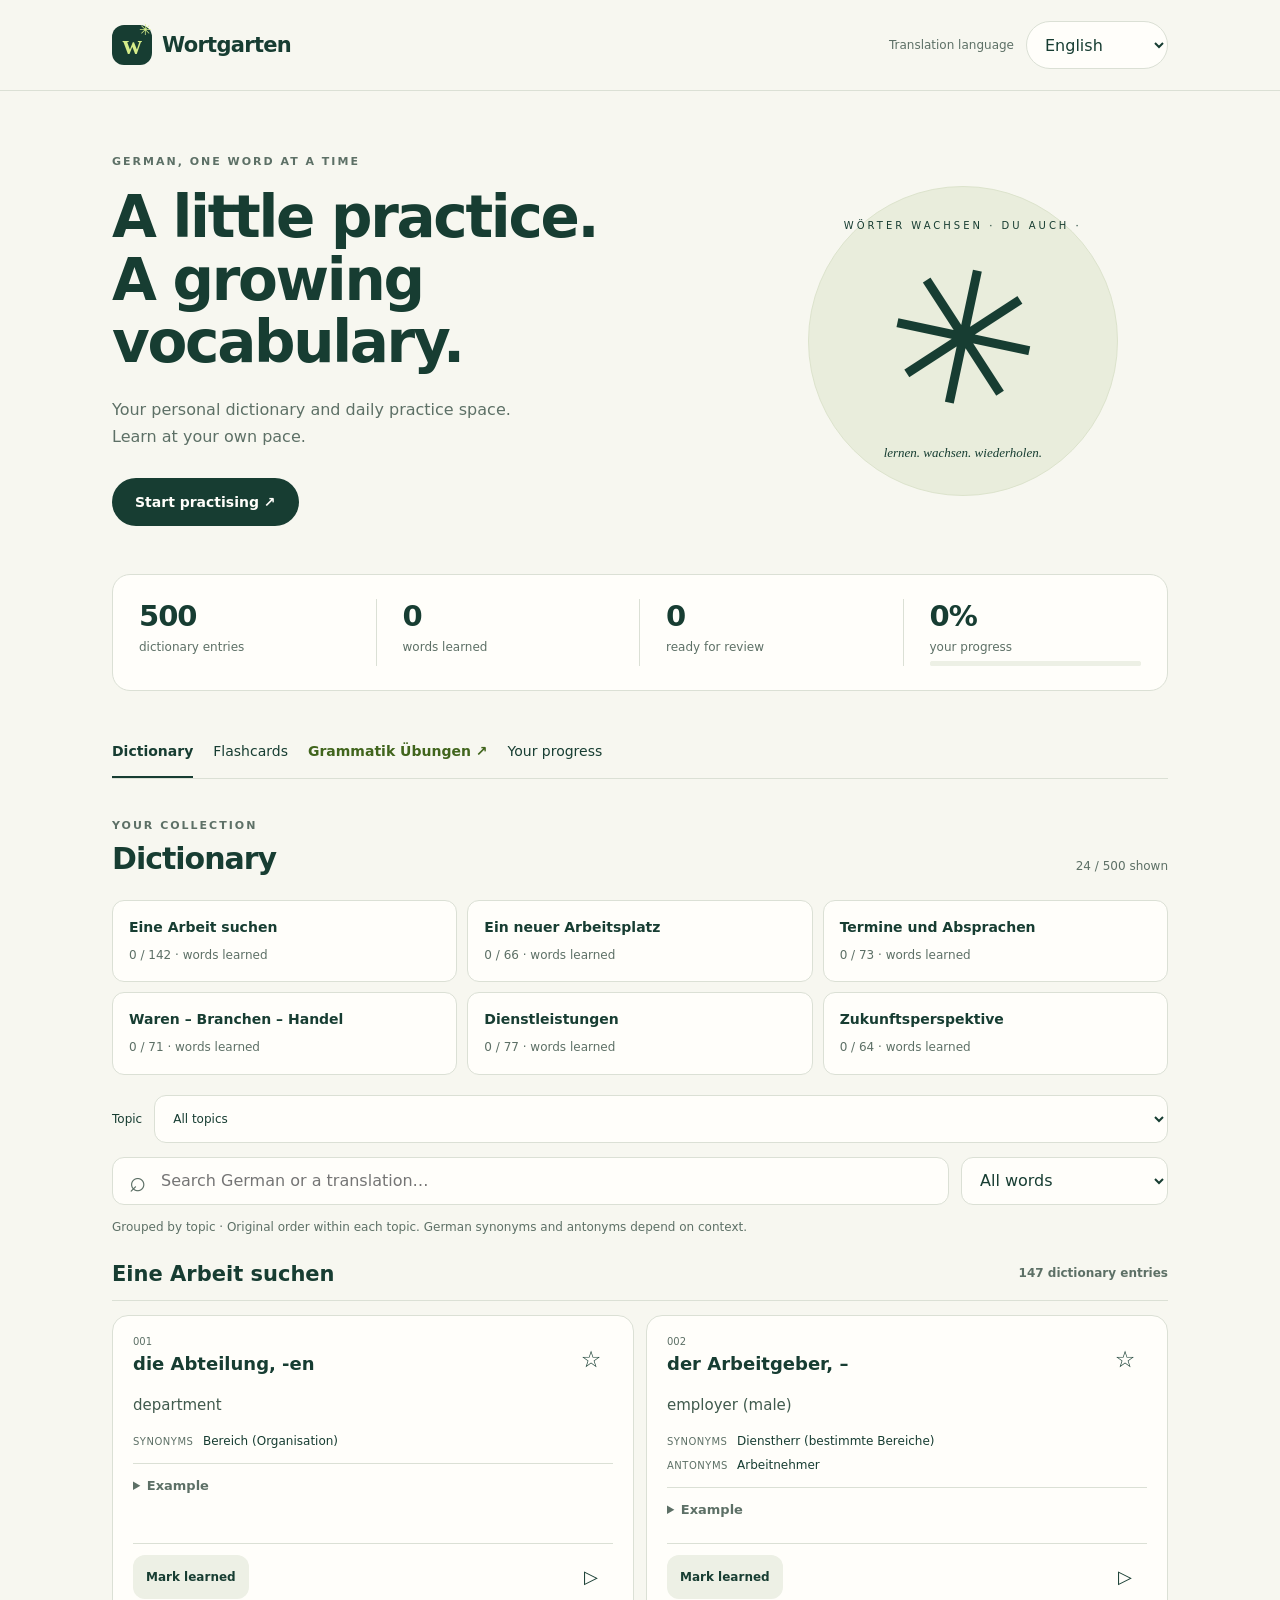
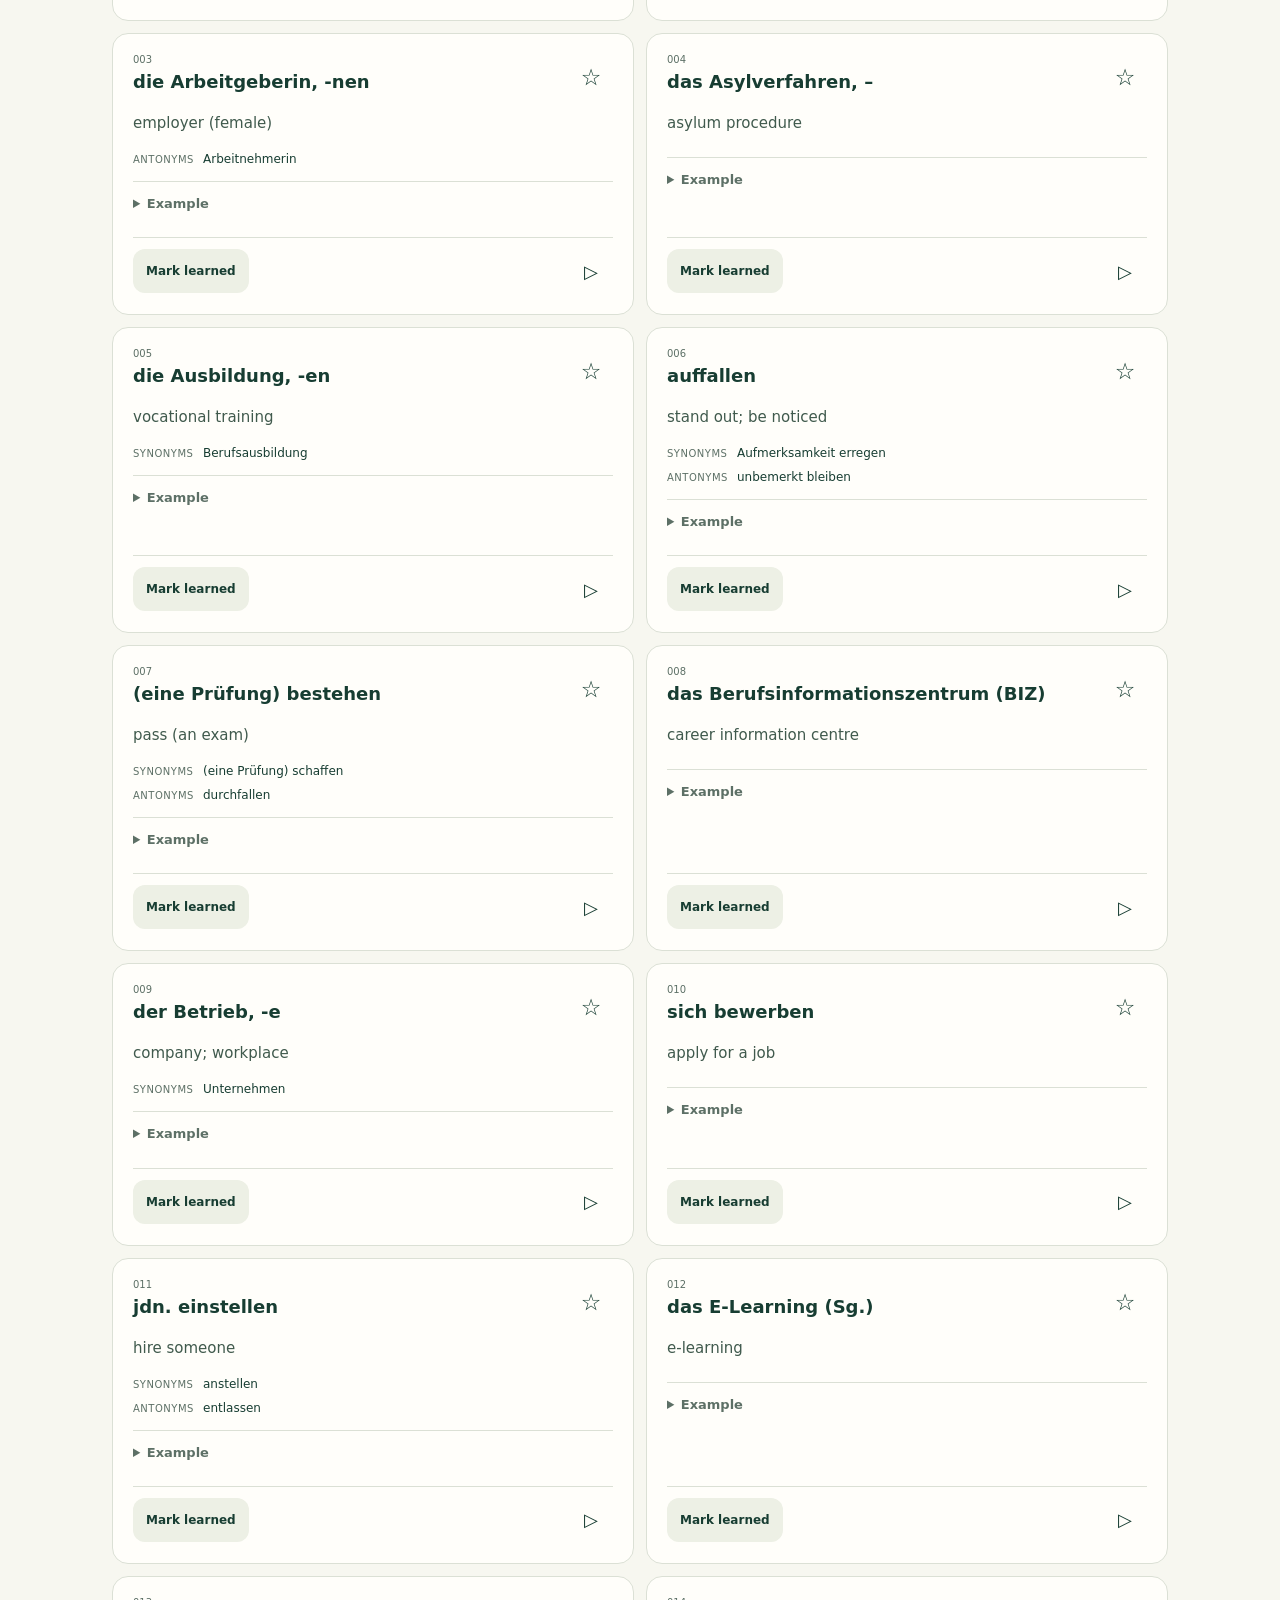
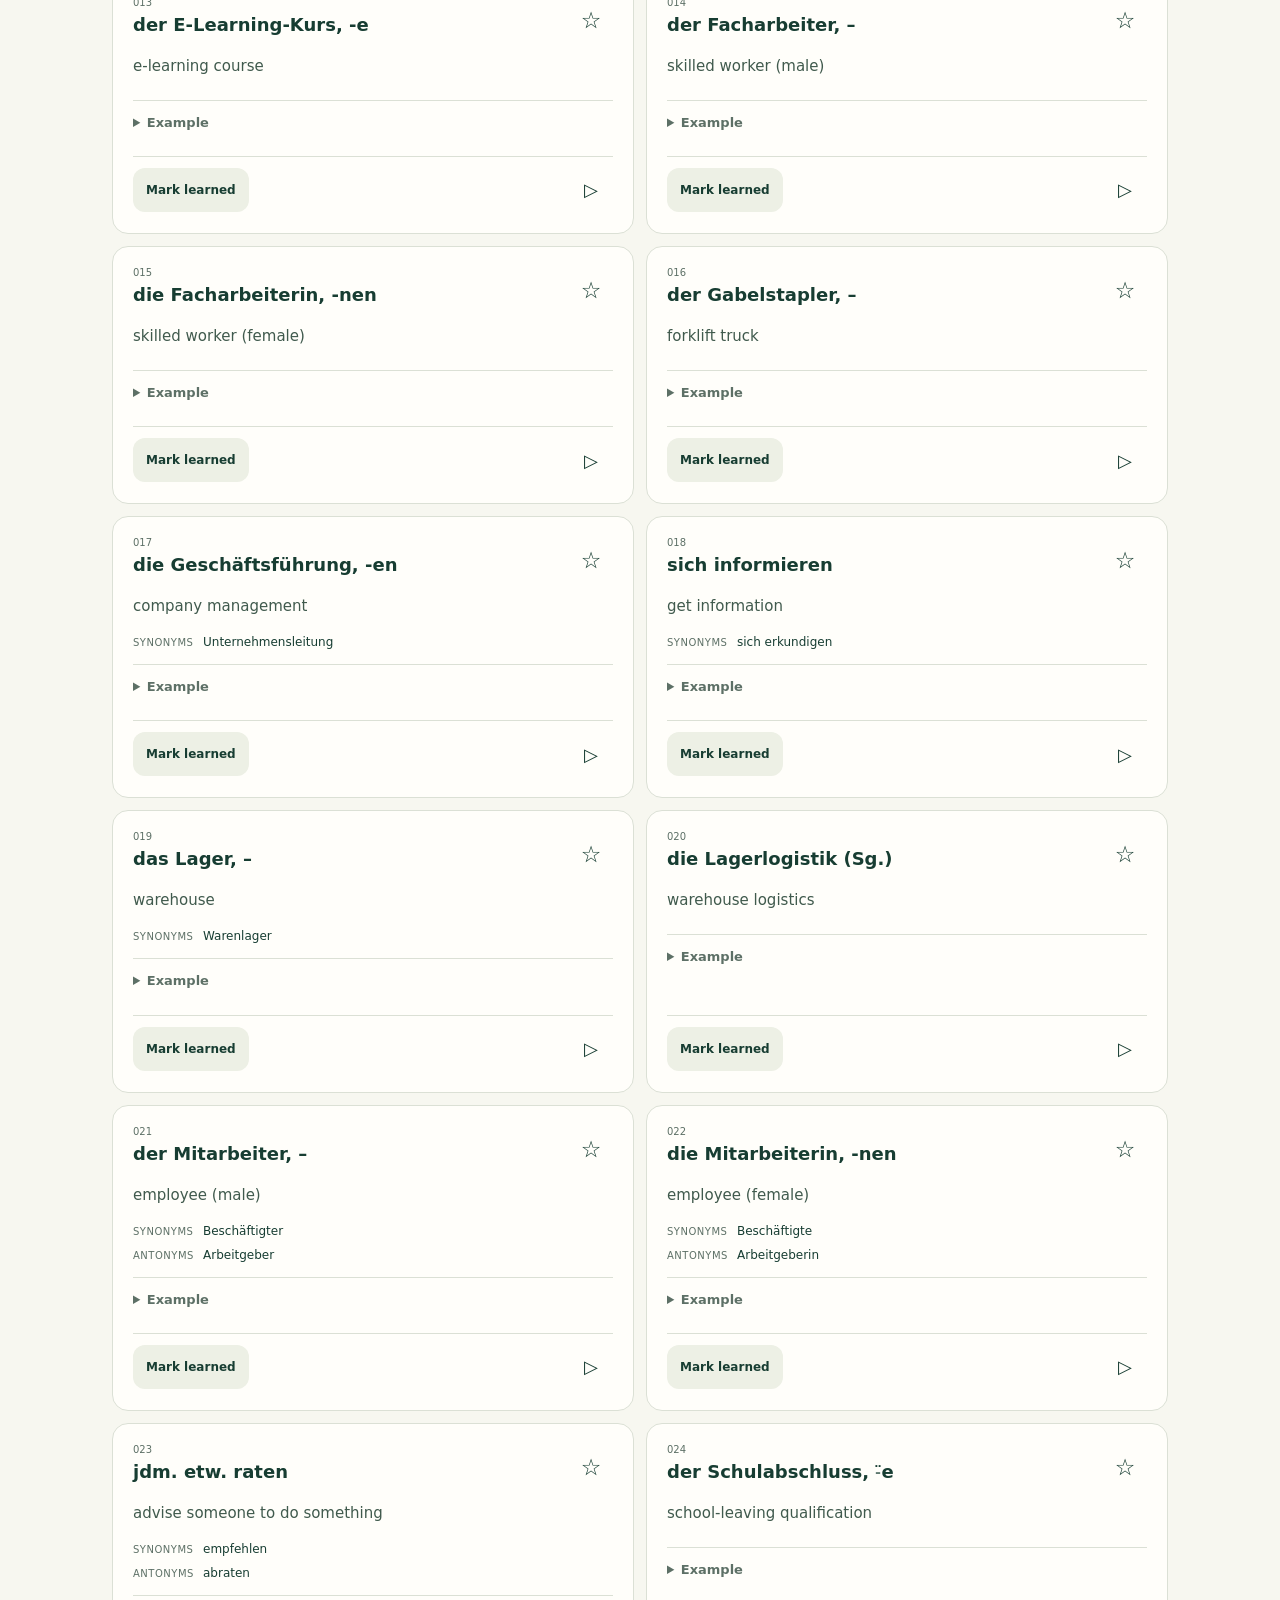
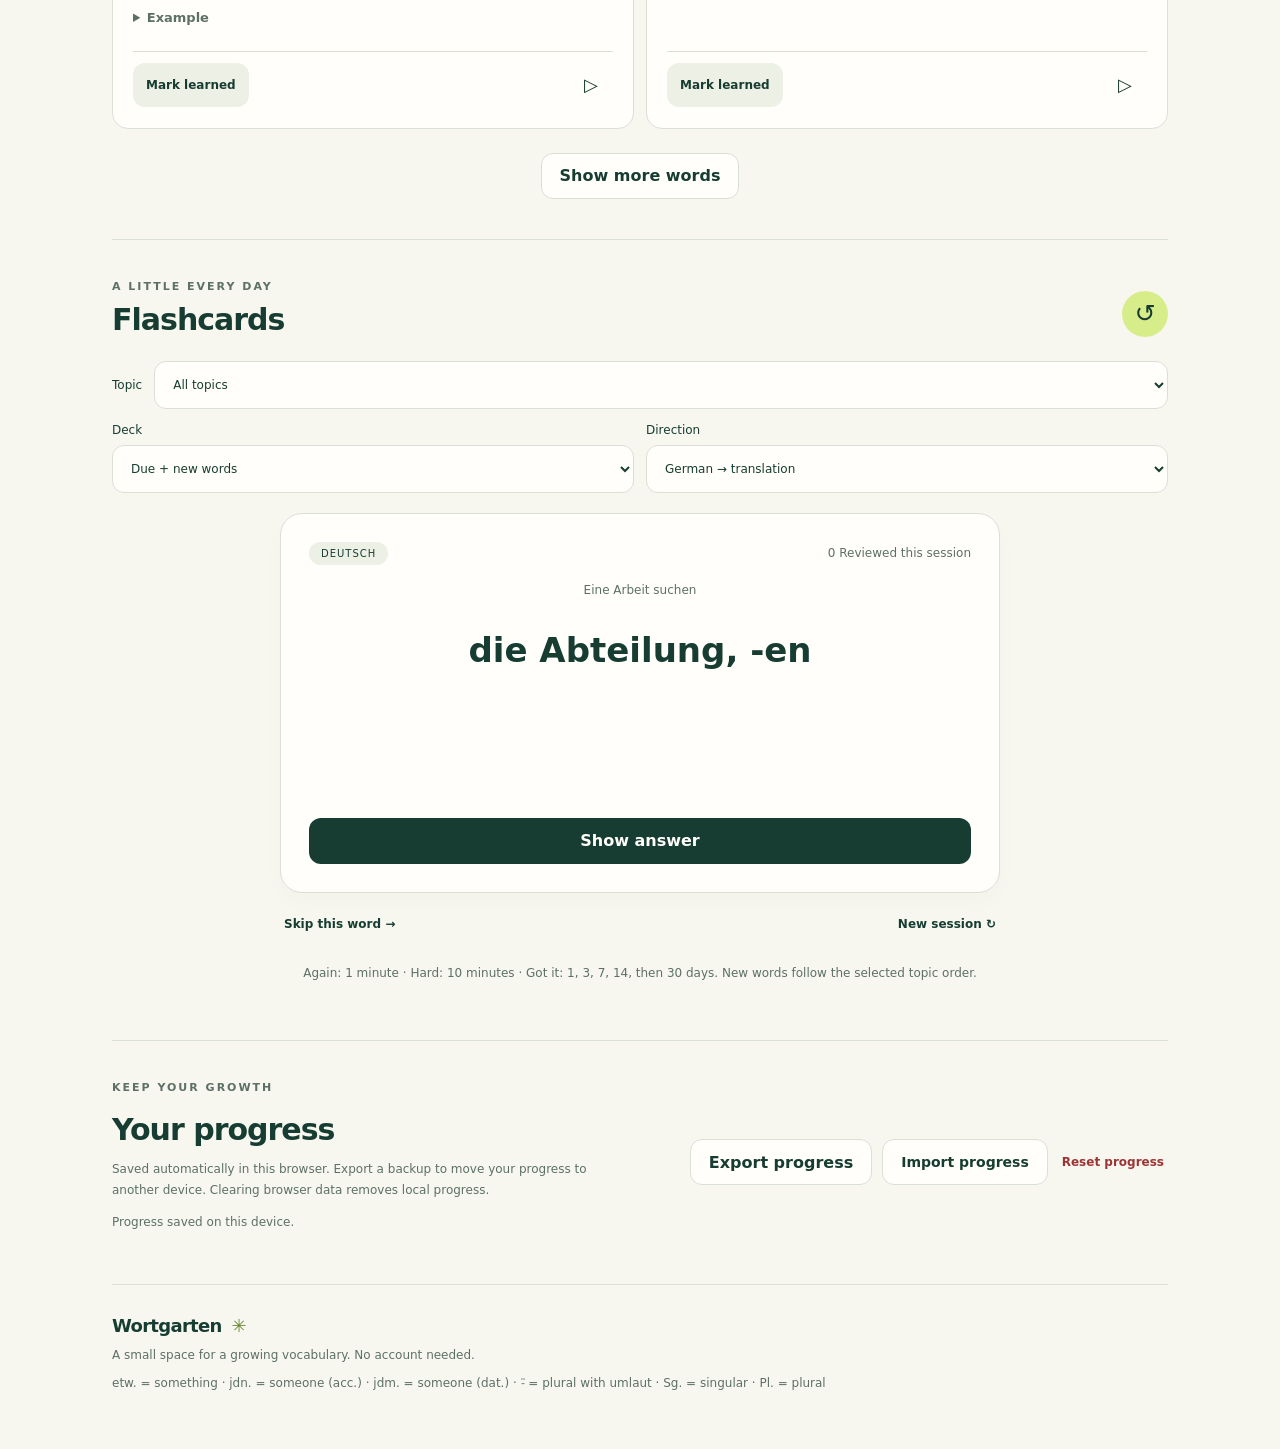
==== commit 9eac24e3: "add index with examples" ====
--- a/index.html
+++ b/index.html
@@ -5,7 +5,9 @@
 .tabs{flex-wrap:wrap;column-gap:20px;row-gap:0}.tabs .grammarLink{color:#41651d;font-weight:650}html[dir=rtl] .hero,html[dir=rtl] .section{text-align:start}@media(max-width:650px){.tabs a{font-size:11px;padding:14px 0}.tabs{column-gap:14px;justify-content:flex-start}}
 
 .topicNav{display:grid;grid-template-columns:repeat(3,minmax(0,1fr));gap:10px;margin-bottom:20px}.topicTile{text-align:start;background:var(--white);border:1px solid var(--line);display:flex;flex-direction:column;gap:8px;padding:16px;font-weight:500}.topicTile[aria-pressed=true]{background:var(--soft);border-color:var(--ink)}.topicTile .topicName{font-size:14px;line-height:1.5;font-weight:650}.topicSelect{display:flex;align-items:center;gap:12px;margin-bottom:14px;font-size:12px}.topicSelect select{flex:1;min-width:0}.topicHeading{grid-column:1/-1;display:flex;justify-content:space-between;align-items:center;flex-wrap:wrap;gap:8px;font-size:21px;margin:18px 0 2px;padding-bottom:14px;border-bottom:1px solid var(--line);font-weight:600}.word h4{margin:0}.topicHeading:first-child{margin-top:0}#practiceTopicLabel{text-align:center;margin:16px 0 0;line-height:1.6}.practice .cardContent{padding-top:30px}@media(max-width:650px){.topicNav{grid-template-columns:repeat(2,minmax(0,1fr))}.topicTile{padding:12px}.topicTile .topicName{font-size:12px}.topicTile .small{font-size:10px}.topicSelect{flex-direction:column;align-items:stretch;gap:7px}.topicSelect select{width:100%;font-size:13px}.topicHeading{font-size:19px}.topicHeading .small{font-size:11px}}
-</style><script>window.GRAMMAR_HTML="<!doctype html><html lang=\"en\"><head><meta charset=\"utf-8\"><meta name=\"viewport\" content=\"width=device-width,initial-scale=1\"><meta name=\"theme-color\" content=\"#173d32\"><title>Wortgarten · Grammatik Übungen<\/title><style>:root{--bg:#f7f7f0;--ink:#173d32;--muted:#5d7066;--line:#dbe0d5;--white:#fffefa;--lime:#d6ed8a;--soft:#edf0e5;--red:#9c3434;font-family:Inter,ui-sans-serif,system-ui,-apple-system,BlinkMacSystemFont,\"Segoe UI\",sans-serif;color:var(--ink);background:var(--bg);font-synthesis:none;scroll-behavior:smooth;scroll-padding-top:100px}*{box-sizing:border-box}body{margin:0}button,input,select{font:inherit}button,select,.importLabel{cursor:pointer}button,a,select,input{touch-action:manipulation}button{color:inherit}a{color:inherit}button,input,select{border-radius:12px}button{min-height:46px;border:1px solid transparent;padding:12px 18px;font-weight:600}button:disabled{opacity:.5;cursor:default}button:hover:not(:disabled),.importLabel:hover{filter:brightness(.96)}:focus-visible{outline:3px solid #588527;outline-offset:4px}select,input{background:var(--white);color:var(--ink);border:1px solid var(--line);min-height:48px;padding:10px 14px;max-width:100%}.wrap{max-width:1120px;margin:auto;padding:0 32px}header{border-bottom:1px solid var(--line);background:var(--bg);position:sticky;top:0;z-index:5}.top{display:flex;justify-content:space-between;align-items:center;min-height:90px;gap:20px}.brand{display:flex;align-items:center;gap:10px;font-size:21px;font-weight:750;text-decoration:none;letter-spacing:-.7px}.logo{background:var(--ink);color:var(--lime);width:40px;height:40px;display:grid;place-items:center;border-radius:12px;font-family:Georgia,serif;font-size:27px;position:relative}.logo span{position:absolute;font-size:15px;right:1px;top:-4px}.language{display:flex;align-items:center;gap:12px}.language>span{font-size:12px;color:var(--muted)}.language select{border-radius:30px;min-width:130px}.hero{display:grid;grid-template-columns:1.5fr 1fr;gap:30px;padding:64px 0 48px;align-items:center}.eyebrow{font-size:11px;letter-spacing:2px;font-weight:750;margin:0 0 18px;color:var(--muted)}h1{font-size:clamp(36px,5vw,58px);letter-spacing:-2.3px;line-height:1.08;margin:0;font-weight:600}h2{font-size:30px;letter-spacing:-1px;font-weight:600;margin:0}h3{margin:0}.intro{font-size:16px;line-height:1.7;max-width:430px;color:var(--muted);margin:22px 0 28px}.primary{background:var(--ink);color:var(--white)}.link{display:inline-flex;align-items:center;min-height:48px;text-decoration:none;padding:12px 23px;border-radius:30px;font-weight:600;font-size:14px}.growth{aspect-ratio:1;max-width:310px;width:100%;position:relative;display:grid;place-items:center;border-radius:50%;background:#e9eddc;justify-self:center;border:1px solid #dce3cc}.plant{font-size:185px;line-height:1;color:var(--ink);transform:rotate(12deg)}.orbit{position:absolute;top:33px;font-size:10px;letter-spacing:3px}.plantTag{position:absolute;bottom:34px;font-family:Georgia,serif;font-size:13px;font-style:italic}.stats{display:grid;grid-template-columns:repeat(4,1fr);border:1px solid var(--line);background:var(--white);border-radius:18px;padding:24px 0}.stats>div{padding:0 26px;display:flex;flex-direction:column;gap:7px;border-inline-end:1px solid var(--line)}.stats>div:last-child{border:0}.stats strong{font-size:29px;font-weight:550;letter-spacing:-1px}.stats span{font-size:12px;color:var(--muted)}progress{width:100%;height:5px;border:0;border-radius:8px;background:var(--soft);accent-color:var(--ink)}progress::-webkit-progress-bar{background:var(--soft);border-radius:8px}progress::-webkit-progress-value{background:var(--ink);border-radius:8px}.tabs{display:flex;gap:30px;border-bottom:1px solid var(--line);margin-top:35px}.tabs a{padding:17px 0;text-decoration:none;font-size:14px}.tabs a:first-child{border-bottom:2px solid var(--ink);font-weight:650}.section{padding:40px 0;scroll-margin-top:10px}.sectionTitle{display:flex;justify-content:space-between;align-items:end;margin-bottom:24px;gap:12px}.sectionTitle .eyebrow{margin-bottom:9px}.small{font-size:12px;color:var(--muted);line-height:1.6}.tools{display:flex;gap:12px}.search{flex:1;position:relative}.search>span{position:absolute;inset-inline-start:17px;top:7px;font-size:29px;color:var(--muted)}.search input{width:100%;padding-inline-start:48px}.hint{font-size:12px;color:var(--muted);line-height:1.75}.wordList{display:grid;grid-template-columns:1fr 1fr;gap:12px;margin-top:24px}.word{background:var(--white);border:1px solid var(--line);border-radius:16px;padding:20px;display:flex;flex-direction:column;gap:11px;min-width:0}.word.known{border-color:#b9cba7;background:#f4f8ec}.wordHeading{display:flex;gap:8px;justify-content:space-between;align-items:start}.word h4{font-size:18px;font-weight:600;line-height:1.5;overflow-wrap:anywhere}.wordNo{font-size:10px;color:var(--muted);font-variant-numeric:tabular-nums;display:block;margin-bottom:3px}.iconButton{padding:0;width:44px;min-width:44px;height:44px;background:transparent;border-radius:50%;font-size:23px}.starred{color:#8c6500;background:#fff4cf}.translation{margin:0;color:#405a4d;font-size:15px;line-height:1.6;min-height:24px}.relations{font-size:12px;line-height:1.75;color:var(--muted)}.relationLine{display:flex;gap:8px;align-items:baseline;margin-top:3px}.relationLine b{font-weight:500;color:var(--ink)}.relationLabel{min-width:62px;font-size:10px;text-transform:uppercase;letter-spacing:.5px}.wordFoot{display:flex;justify-content:space-between;align-items:center;border-top:1px solid var(--line);padding-top:10px;margin-top:auto;gap:8px}.learnButton{padding:7px 12px;min-height:44px;background:var(--soft);font-size:12px}.learnButton[aria-pressed=true]{background:var(--ink);color:white}.wordActions{display:flex;align-items:center;gap:0}.sound{font-size:18px}.verify{font-size:11px;padding:9px;border-radius:8px;background:#fff4d4;color:#745018;line-height:1.6}.more{text-align:center;padding-top:24px}.secondary{border:1px solid var(--line);background:var(--white)}.empty{padding:48px;text-align:center;color:var(--muted)}.practice{border-top:1px solid var(--line)}.roundIcon{width:46px;height:46px;border-radius:50%;background:var(--lime);display:grid;place-items:center;font-size:25px}.practiceOptions{display:flex;gap:12px;margin-bottom:20px}.practiceOptions label{flex:1;display:flex;flex-direction:column;gap:8px;font-size:12px}.flashcard{background:var(--white);border:1px solid var(--line);border-radius:22px;min-height:380px;padding:28px;display:flex;flex-direction:column;max-width:720px;margin:auto;box-shadow:0 10px 25px #173d3205}.cardTop{display:flex;justify-content:space-between;align-items:center}.pill{background:var(--soft);padding:6px 12px;border-radius:20px;font-size:10px;letter-spacing:1px}.cardContent{text-align:center;flex:1;padding:48px 0 30px}.cardContent h3{font-size:clamp(24px,4vw,34px);font-weight:550;overflow-wrap:anywhere}.cardContent p{font-size:21px}.cardContent .small{font-size:12px}.cardContent .relations{display:inline-block;text-align:start}.divider{height:1px;background:var(--line);width:50px;margin:24px auto}.ratings{display:grid;grid-template-columns:repeat(3,1fr);gap:10px}.ratings button:first-child{background:#f8e6df;color:#833f30}.ratings button:nth-child(2){background:#f6edcc;color:#70581b}.ratings button:last-child{background:var(--lime);color:var(--ink)}[hidden]{display:none!important}.practiceFooter{display:flex;justify-content:space-between;max-width:720px;margin:8px auto}.textButton{background:transparent;padding:10px 3px;font-size:12px}.practice>.hint{text-align:center;max-width:720px;margin:16px auto}.settings{border-top:1px solid var(--line);display:grid;grid-template-columns:1fr 1fr;align-items:center;gap:40px}.backupActions{display:flex;flex-wrap:wrap;gap:10px;justify-content:flex-end}.importLabel{display:inline-flex;align-items:center;padding:12px 18px;min-height:46px;border-radius:12px;font-size:14px;font-weight:600}.importLabel:focus-within{outline:3px solid #588527;outline-offset:4px}.danger{color:var(--red)}footer{border-top:1px solid var(--line);padding:30px 0 44px;color:var(--muted);font-size:12px}footer .brand{font-size:18px;color:var(--ink)}footer .brand span{color:#6c8b37}#toast{position:fixed;bottom:24px;left:50%;transform:translateX(-50%);max-width:90%;background:var(--ink);color:white;padding:14px 22px;border-radius:12px;z-index:20;font-size:14px;box-shadow:0 5px 30px #0002}dialog{max-width:440px;border:1px solid var(--line);border-radius:18px;background:var(--bg);color:var(--ink);padding:28px;margin:auto}dialog::backdrop{background:#173d3280}dialog p{line-height:1.6}.dialogActions{display:flex;gap:10px;justify-content:end}.sr-only{position:absolute;width:1px;height:1px;padding:0;margin:-1px;overflow:hidden;clip:rect(0,0,0,0);white-space:nowrap;border:0}html[dir=rtl] .hero,html[dir=rtl] .section{text-align:right}html[dir=rtl] .brand{direction:ltr}html[dir=rtl] .cardContent{text-align:center}@media(min-width:1400px){.hero{padding-top:80px;padding-bottom:64px}}@media(max-width:650px){.wrap{padding:0 20px}.top{min-height:76px;gap:10px}.brand{font-size:18px}.logo{width:33px;height:33px;font-size:24px}.language>span{display:none}.language select{min-width:108px;font-size:13px;min-height:44px;padding:8px 12px}.hero{padding:35px 0 30px;grid-template-columns:1fr;gap:20px}.hero .growth{display:none}h1{font-size:39px;letter-spacing:-1.6px}.eyebrow{font-size:9px;letter-spacing:1.5px}.intro{font-size:14px;margin:18px 0 21px}.stats{grid-template-columns:1fr 1fr;padding:6px 0;border-radius:15px}.stats>div{padding:15px 20px}.stats>div:nth-child(2){border:0}.stats>div:nth-child(-n+2){border-bottom:1px solid var(--line)}.stats strong{font-size:26px}.stats span{font-size:11px}.tabs{margin-top:18px;gap:24px;justify-content:space-between}.tabs a{font-size:12px}.section{padding:30px 0}.sectionTitle{margin-bottom:20px}h2{font-size:27px}.wordList{grid-template-columns:1fr;margin-top:18px}.tools{flex-direction:column;gap:8px}.tools>label>select{width:100%}.tools select{font-size:13px}.word{padding:17px}.word h4{font-size:18px}.practiceOptions{gap:10px}.practiceOptions select{font-size:12px;padding:10px 8px;width:100%}.flashcard{padding:21px;min-height:360px}.cardContent{padding-top:42px}.ratings{gap:7px}.ratings button{padding:12px 6px;font-size:13px}.settings{grid-template-columns:1fr;gap:16px}.backupActions{justify-content:flex-start}.backupActions .secondary{flex:1;text-align:center;justify-content:center;font-size:12px;white-space:nowrap}.settings .eyebrow{margin-bottom:9px}.small{font-size:11px}.sectionTitle>.small{text-align:end}.dialogActions button{padding:12px}footer{padding-bottom:28px}}@media(prefers-reduced-motion:reduce){:root{scroll-behavior:auto}}\n\n.tabs{flex-wrap:wrap;column-gap:20px;row-gap:0}.tabs .grammarLink{color:#41651d;font-weight:650}html[dir=rtl] .hero,html[dir=rtl] .section{text-align:start}@media(max-width:650px){.tabs a{font-size:11px;padding:14px 0}.tabs{column-gap:14px;justify-content:flex-start}}\n\n.topicNav{display:grid;grid-template-columns:repeat(3,minmax(0,1fr));gap:10px;margin-bottom:20px}.topicTile{text-align:start;background:var(--white);border:1px solid var(--line);display:flex;flex-direction:column;gap:8px;padding:16px;font-weight:500}.topicTile[aria-pressed=true]{background:var(--soft);border-color:var(--ink)}.topicTile .topicName{font-size:14px;line-height:1.5;font-weight:650}.topicSelect{display:flex;align-items:center;gap:12px;margin-bottom:14px;font-size:12px}.topicSelect select{flex:1;min-width:0}.topicHeading{grid-column:1/-1;display:flex;justify-content:space-between;align-items:center;flex-wrap:wrap;gap:8px;font-size:21px;margin:18px 0 2px;padding-bottom:14px;border-bottom:1px solid var(--line);font-weight:600}.word h4{margin:0}.topicHeading:first-child{margin-top:0}#practiceTopicLabel{text-align:center;margin:16px 0 0;line-height:1.6}.practice .cardContent{padding-top:30px}@media(max-width:650px){.topicNav{grid-template-columns:repeat(2,minmax(0,1fr))}.topicTile{padding:12px}.topicTile .topicName{font-size:12px}.topicTile .small{font-size:10px}.topicSelect{flex-direction:column;align-items:stretch;gap:7px}.topicSelect select{width:100%;font-size:13px}.topicHeading{font-size:19px}.topicHeading .small{font-size:11px}}\n<\/style><style>.grammarMain{padding-top:40px}.grammarMain h1{font-size:clamp(30px,5vw,50px)}.grammarMain>.intro{max-width:720px}.topicGrid{display:grid;grid-template-columns:repeat(3,1fr);gap:12px}.topicButton{text-align:start;background:var(--white);border:1px solid var(--line);padding:18px;display:flex;flex-direction:column;gap:10px;font-weight:500}.topicButton .topicName{font-size:16px;font-weight:650;line-height:1.5}.topicButton .pill{align-self:flex-start}.topicButton progress{height:4px}.grammarActions{display:flex;gap:12px;flex-wrap:wrap}.exerciseBox{max-width:760px;margin:auto;background:var(--white);border:1px solid var(--line);border-radius:20px;padding:28px}.exerciseBox h3{font-size:24px;line-height:1.6;margin:20px 0 28px}.exerciseBox details{background:var(--soft);padding:12px 16px;border-radius:12px;margin-top:20px;font-size:13px;line-height:1.7}.exerciseBox summary{cursor:pointer;min-height:30px;display:list-item;padding:5px}.answerOptions{display:grid;gap:10px;margin-bottom:20px}.answerOption{display:flex;align-items:center;gap:12px;border:1px solid var(--line);border-radius:12px;padding:10px 16px;min-height:54px;cursor:pointer;direction:ltr}.answerOption:has(input:checked){background:var(--soft);border-color:var(--ink)}.answerOption input{min-height:24px;width:22px;height:22px;accent-color:var(--ink);flex-shrink:0}.answerOption span{overflow-wrap:anywhere}.answerOption:has(input:focus-visible){outline:3px solid #588527}#inputLabel{display:flex;flex-direction:column;gap:8px;margin:18px 0;font-size:13px}#typedAnswer{font-size:18px;width:100%}#feedback{padding:18px;border-radius:12px;margin:20px 0;line-height:1.8}#feedback.correct{background:#eaf3db}#feedback.incorrect{background:#fbebe5}#feedback p{margin:8px 0;font-size:14px}#feedback .answerText{font-size:18px;font-weight:650}#nextQuestion{width:100%}.exerciseBox form>.primary{width:100%}#gPrompt:focus{outline:none}.grammarBack{display:inline-flex;align-items:center;min-height:44px}.topicButton:hover{border-color:#8ea47f}@media(max-width:800px){.topicGrid{grid-template-columns:1fr 1fr}}@media(max-width:500px){.grammarMain{padding-top:28px}.topicGrid{grid-template-columns:1fr}.topicButton{display:grid;grid-template-columns:44px 1fr;align-items:center;gap:8px 14px}.topicButton .small,.topicButton progress{grid-column:2}.topicButton .topicName{font-size:15px}.exerciseBox{padding:20px}.exerciseBox h3{font-size:21px}.grammarActions button{flex:1;font-size:12px}.grammarMain .sectionTitle h2{font-size:24px}}\n<\/style><\/head><body>\n<header><div class=\"wrap top\"><a class=\"brand\" href=\"#\" onclick=\"window.close();return false\">Wortgarten <span aria-hidden=\"true\">✳<\/span><\/a><label class=\"language\"><span data-i=\"language\">Language<\/span><select id=\"gLanguage\"><option value=\"en\">English<\/option><option value=\"uk\">Українська<\/option><option value=\"tr\">Türkçe<\/option><option value=\"ar\">العربية<\/option><option value=\"ru\">Русский<\/option><option value=\"fa\">فارسی<\/option><\/select><\/label><\/div><\/header>\n<main class=\"wrap grammarMain\"><p class=\"eyebrow\">DEUTSCH · B1–B2<\/p><h1>Grammatik Übungen<\/h1><p class=\"intro\" data-i=\"intro\"><\/p>\n<section class=\"stats\"><div><strong id=\"gTotal\">120<\/strong><span data-i=\"exercises\"><\/span><\/div><div><strong id=\"gAttempted\">0<\/strong><span data-i=\"attempted\"><\/span><\/div><div><strong id=\"gCorrect\">0<\/strong><span data-i=\"correctLast\"><\/span><\/div><div><strong id=\"gAccuracy\">0%<\/strong><span data-i=\"accuracy\"><\/span><\/div><\/section>\n<section class=\"section\"><div class=\"sectionTitle\"><h2 data-i=\"topics\"><\/h2><label><span class=\"sr-only\" data-i=\"level\"><\/span><select id=\"gLevel\"><option value=\"all\">B1 + B2<\/option><option>B1<\/option><option>B2<\/option><\/select><\/label><\/div><div class=\"grammarActions\"><button class=\"primary\" id=\"mixed\" data-i=\"mixed\"><\/button><button class=\"secondary\" id=\"errors\" data-i=\"errors\"><\/button><\/div><p class=\"hint\" data-i=\"scope\"><\/p><div id=\"topicList\" class=\"topicGrid\"><\/div><\/section>\n<section id=\"exercise\" class=\"section\" hidden><div class=\"sectionTitle\"><h2 id=\"exerciseTitle\" lang=\"de\" dir=\"ltr\"><\/h2><span id=\"exerciseCount\" class=\"small\"><\/span><\/div><div class=\"exerciseBox\"><div class=\"cardTop\"><span id=\"exerciseLevel\" class=\"pill\"><\/span><span id=\"sessionScore\" class=\"small\"><\/span><\/div><details id=\"ruleBox\"><summary data-i=\"rule\"><\/summary><p id=\"gRule\" lang=\"de\" dir=\"ltr\"><\/p><\/details><p id=\"questionHint\" class=\"small\"><\/p><h3 id=\"gPrompt\" lang=\"de\" dir=\"ltr\" tabindex=\"-1\"><\/h3><form id=\"answerForm\"><div id=\"answers\" class=\"answerOptions\" role=\"group\"><\/div><label id=\"inputLabel\"><span data-i=\"answer\"><\/span><input id=\"typedAnswer\" type=\"text\" lang=\"de\" dir=\"ltr\" autocomplete=\"off\" autocapitalize=\"off\" spellcheck=\"false\"><\/label><button class=\"primary\" type=\"submit\" id=\"checkAnswer\" data-i=\"check\"><\/button><\/form><div id=\"feedback\" role=\"status\" hidden><\/div><button id=\"nextQuestion\" class=\"primary\" data-i=\"next\" hidden><\/button><\/div><\/section>\n<section class=\"section\" id=\"sessionEnd\" hidden><div class=\"exerciseBox\"><h2 data-i=\"finished\"><\/h2><p id=\"endScore\"><\/p><p class=\"hint\" data-i=\"scoreHint\"><\/p><button id=\"repeatSession\" class=\"secondary\" data-i=\"repeat\"><\/button><\/div><\/section>\n<section class=\"section settings\"><div><h2 data-i=\"backup\"><\/h2><p class=\"hint\" data-i=\"saveHint\"><\/p><p id=\"gSaveStatus\" role=\"status\" class=\"small\"><\/p><\/div><div class=\"backupActions\"><button id=\"gExport\" class=\"secondary\" data-i=\"export\"><\/button><label class=\"secondary importLabel\"><span data-i=\"import\"><\/span><input type=\"file\" id=\"gImport\" accept=\".json,application/json\" class=\"sr-only\"><\/label><button id=\"gReset\" class=\"textButton danger\" data-i=\"reset\"><\/button><\/div><\/section>\n<footer><a href=\"#\" onclick=\"window.close();return false\" class=\"grammarBack\" data-i=\"back\"><\/a><p data-i=\"footer\"><\/p><\/footer><\/main><div id=\"toast\" role=\"status\" hidden><\/div><dialog id=\"gResetDialog\"><h2 data-i=\"reset\"><\/h2><p data-i=\"resetQuestion\"><\/p><div class=\"dialogActions\"><button id=\"gCancel\" class=\"secondary\" data-i=\"cancel\"><\/button><button id=\"gDelete\" class=\"primary\" data-i=\"delete\"><\/button><\/div><\/dialog><script>window.GRAMMAR = [{\"id\": \"g1\", \"level\": \"B1\", \"title\": \"Perfekt und Präteritum\", \"rule\": \"Im Perfekt stehen haben/sein und Partizip II. Bewegung und Zustandswechsel bilden das Perfekt oft mit sein. Im Präteritum ändern sich die Verbformen.\", \"questions\": [{\"id\": \"g1q1\", \"prompt\": \"Gestern ___ ich die Rechnung bezahlt.\", \"answer\": \"habe\", \"accepted\": [\"habe\"], \"options\": [\"habe\", \"bin\", \"werde\"], \"why\": \"Bezahlt ist das Partizip II von bezahlen; das Hilfsverb ist haben.\"}, {\"id\": \"g1q2\", \"prompt\": \"Wir ___ letzte Woche nach Berlin gefahren.\", \"answer\": \"sind\", \"accepted\": [\"sind\"], \"options\": [\"sind\", \"haben\", \"werden\"], \"why\": \"Fahren mit Ortswechsel bildet das Perfekt mit sein.\"}, {\"id\": \"g1q3\", \"prompt\": \"Als Kind ___ sie jeden Tag im Garten.\", \"answer\": \"spielte\", \"accepted\": [\"spielte\"], \"options\": [\"spielte\", \"gespielt\", \"spiele\"], \"why\": \"Spielte ist das Präteritum von spielen.\"}, {\"id\": \"g1q4\", \"prompt\": \"Früher ___ er in einem kleinen Betrieb.\", \"answer\": \"arbeitete\", \"accepted\": [\"arbeitete\"], \"options\": [\"arbeitete\", \"gearbeitet\", \"arbeiten\"], \"why\": \"Bei arbeiten steht im Präteritum -ete.\"}, {\"id\": \"g1q5\", \"prompt\": \"Sie ist gestern spät nach Hause ___. (kommen)\", \"answer\": \"gekommen\", \"accepted\": [\"gekommen\"], \"options\": [], \"why\": \"Das Partizip II von kommen ist gekommen; es steht hier mit sein.\"}]}, {\"id\": \"g2\", \"level\": \"B1\", \"title\": \"Plusquamperfekt und Vorzeitigkeit\", \"rule\": \"Das Plusquamperfekt (hatte/war + Partizip II) bezeichnet ein Ereignis vor einem anderen vergangenen Ereignis.\", \"questions\": [{\"id\": \"g2q1\", \"prompt\": \"Nachdem ich den Vertrag ___, begann ich zu arbeiten.\", \"answer\": \"unterschrieben hatte\", \"accepted\": [\"unterschrieben hatte\"], \"options\": [\"unterschrieben hatte\", \"unterschrieben habe\", \"unterschreiben werde\"], \"why\": \"Die Unterschrift geschah vor dem Arbeitsbeginn: Plusquamperfekt im nachdem-Satz.\"}, {\"id\": \"g2q2\", \"prompt\": \"Als wir ankamen, ___ der Zug schon abgefahren.\", \"answer\": \"war\", \"accepted\": [\"war\"], \"options\": [\"war\", \"hatte\", \"ist\"], \"why\": \"Abfahren bildet das Plusquamperfekt mit war.\"}, {\"id\": \"g2q3\", \"prompt\": \"Sie konnte zahlen, weil sie vorher Geld ___ hatte.\", \"answer\": \"abgehoben\", \"accepted\": [\"abgehoben\"], \"options\": [\"abgehoben\", \"abheben\", \"abhob\"], \"why\": \"Hatte braucht das Partizip II abgehoben.\"}, {\"id\": \"g2q4\", \"prompt\": \"Nachdem er gegessen hatte, ___ er ins Büro.\", \"answer\": \"ging\", \"accepted\": [\"ging\"], \"options\": [\"ging\", \"gegangen\", \"gehen\"], \"why\": \"Das spätere Ereignis steht hier im Präteritum: ging.\"}, {\"id\": \"g2q5\", \"prompt\": \"Bevor ich anrief, hatte ich die E-Mail schon ___. (lesen)\", \"answer\": \"gelesen\", \"accepted\": [\"gelesen\"], \"options\": [], \"why\": \"Das Plusquamperfekt von lesen lautet hatte gelesen.\"}]}, {\"id\": \"g3\", \"level\": \"B1\", \"title\": \"Modalverben und Ersatzformen\", \"rule\": \"Modalverben verbinden sich mit einem Infinitiv ohne zu. Müssen bezeichnet Notwendigkeit; dürfen Erlaubnis; sollen oft einen Auftrag.\", \"questions\": [{\"id\": \"g3q1\", \"prompt\": \"Sie ___ heute zum Arzt gehen; sie hat hohes Fieber.\", \"answer\": \"muss\", \"accepted\": [\"muss\"], \"options\": [\"muss\", \"darf\", \"mag\"], \"why\": \"Muss drückt hier die medizinische Notwendigkeit aus.\"}, {\"id\": \"g3q2\", \"prompt\": \"Hier ist Rauchen verboten. Sie ___ hier nicht rauchen.\", \"answer\": \"dürfen\", \"accepted\": [\"dürfen\"], \"options\": [\"dürfen\", \"müssen\", \"sollen\"], \"why\": \"Nicht dürfen bedeutet Verbot; nicht müssen bedeutet keine Notwendigkeit.\"}, {\"id\": \"g3q3\", \"prompt\": \"Du ___ den Bericht nicht heute abgeben; morgen reicht auch.\", \"answer\": \"musst\", \"accepted\": [\"musst\"], \"options\": [\"musst\", \"darfst\", \"kannst\"], \"why\": \"Nicht müssen: Es ist heute nicht notwendig.\"}, {\"id\": \"g3q4\", \"prompt\": \"Der Chef sagt: Ich ___ die Kundin zurückrufen.\", \"answer\": \"soll\", \"accepted\": [\"soll\"], \"options\": [\"soll\", \"darf\", \"mag\"], \"why\": \"Sollen gibt hier den Auftrag einer anderen Person wieder.\"}, {\"id\": \"g3q5\", \"prompt\": \"Ich bin in der Lage, die Maschine zu bedienen. Ich ___ die Maschine bedienen.\", \"answer\": \"kann\", \"accepted\": [\"kann\"], \"options\": [], \"why\": \"In der Lage sein entspricht hier können.\"}]}, {\"id\": \"g4\", \"level\": \"B1\", \"title\": \"Satzbau und Verbposition\", \"rule\": \"Im Hauptsatz steht das finite Verb an Position 2; im Nebensatz mit weil/dass/wenn steht es am Ende. Nach einem vorangestellten Nebensatz folgt das Hauptsatzverb.\", \"questions\": [{\"id\": \"g4q1\", \"prompt\": \"Morgen ___ ich den Kunden an.\", \"answer\": \"rufe\", \"accepted\": [\"rufe\"], \"options\": [\"rufe\", \"ich rufe\", \"anrufe\"], \"why\": \"Morgen besetzt Position 1; rufe steht an Position 2.\"}, {\"id\": \"g4q2\", \"prompt\": \"Ich bleibe zu Hause, weil ich krank ___.\", \"answer\": \"bin\", \"accepted\": [\"bin\"], \"options\": [\"bin\", \"sein\", \"bist\"], \"why\": \"Im weil-Satz steht das finite Verb am Ende.\"}, {\"id\": \"g4q3\", \"prompt\": \"Wenn die Sitzung endet, ___ wir nach Hause.\", \"answer\": \"gehen\", \"accepted\": [\"gehen\"], \"options\": [\"gehen\", \"wir gehen\", \"zu gehen\"], \"why\": \"Der Nebensatz besetzt das Vorfeld; der Hauptsatz beginnt dann mit gehen.\"}, {\"id\": \"g4q4\", \"prompt\": \"Ich weiß, dass er morgen ___ wird.\", \"answer\": \"kommen\", \"accepted\": [\"kommen\"], \"options\": [\"kommen\", \"kommt\", \"gekommen\"], \"why\": \"Im Futur-Nebensatz steht kommen vor dem finiten Hilfsverb wird.\"}, {\"id\": \"g4q5\", \"prompt\": \"Ergänze das letzte Wort: Ich denke, dass die Kollegin heute ___. (arbeiten, Präsens)\", \"answer\": \"arbeitet\", \"accepted\": [\"arbeitet\"], \"options\": [], \"why\": \"Das finite Verb arbeitet steht am Ende des dass-Satzes.\"}]}, {\"id\": \"g5\", \"level\": \"B1\", \"title\": \"Kausale und konzessive Verbindungen\", \"rule\": \"Weil/da nennen einen Grund; obwohl nennt einen Gegengrund. Deshalb und trotzdem sind Adverbien mit Verb an Position 2.\", \"questions\": [{\"id\": \"g5q1\", \"prompt\": \"Ich bin müde, ___ ich schlecht geschlafen habe.\", \"answer\": \"weil\", \"accepted\": [\"weil\"], \"options\": [\"weil\", \"obwohl\", \"damit\"], \"why\": \"Schlechter Schlaf ist hier der Grund für die Müdigkeit.\"}, {\"id\": \"g5q2\", \"prompt\": \"___ es regnet, gehen wir spazieren.\", \"answer\": \"Obwohl\", \"accepted\": [\"Obwohl\"], \"options\": [\"Obwohl\", \"Weil\", \"Damit\"], \"why\": \"Regen ist ein Gegengrund zum Spaziergang: obwohl.\"}, {\"id\": \"g5q3\", \"prompt\": \"Die Maschine ist defekt. Deshalb ___ wir sie nicht benutzen.\", \"answer\": \"können\", \"accepted\": [\"können\"], \"options\": [\"können\", \"wir können\", \"zu können\"], \"why\": \"Nach deshalb steht das finite Verb können vor dem Subjekt.\"}, {\"id\": \"g5q4\", \"prompt\": \"Er ist krank. ___ kommt er zur Arbeit.\", \"answer\": \"Trotzdem\", \"accepted\": [\"Trotzdem\"], \"options\": [\"Trotzdem\", \"Deshalb\", \"Damit\"], \"why\": \"Trotzdem drückt den Gegensatz zur erwarteten Folge aus.\"}, {\"id\": \"g5q5\", \"prompt\": \"Sie bleibt zu Hause, ___ sie krank ist. (Grund, Konjunktion)\", \"answer\": \"weil\", \"accepted\": [\"weil\", \"da\"], \"options\": [], \"why\": \"Weil und da leiten einen kausalen Nebensatz mit Verb am Ende ein.\"}]}, {\"id\": \"g6\", \"level\": \"B1\", \"title\": \"Temporale Nebensätze\", \"rule\": \"Als steht bei einmaligen Ereignissen in der Vergangenheit; wenn bei Wiederholungen oder Bedingungen. Seitdem, während und bis beschreiben zeitliche Beziehungen.\", \"questions\": [{\"id\": \"g6q1\", \"prompt\": \"___ ich gestern ankam, war das Büro leer.\", \"answer\": \"Als\", \"accepted\": [\"Als\"], \"options\": [\"Als\", \"Wenn\", \"Seitdem\"], \"why\": \"Ein einmaliges Ereignis in der Vergangenheit verlangt als.\"}, {\"id\": \"g6q2\", \"prompt\": \"Immer ___ ich Urlaub habe, fahre ich ans Meer.\", \"answer\": \"wenn\", \"accepted\": [\"wenn\"], \"options\": [\"wenn\", \"als\", \"nachdem\"], \"why\": \"Immer wenn bezeichnet wiederholte Ereignisse.\"}, {\"id\": \"g6q3\", \"prompt\": \"___ sie telefoniert, schreibt er eine E-Mail.\", \"answer\": \"Während\", \"accepted\": [\"Während\"], \"options\": [\"Während\", \"Bevor\", \"Nachdem\"], \"why\": \"Während stellt hier zwei gleichzeitige Handlungen gegenüber.\"}, {\"id\": \"g6q4\", \"prompt\": \"Warte bitte, ___ ich zurückkomme.\", \"answer\": \"bis\", \"accepted\": [\"bis\"], \"options\": [\"bis\", \"seitdem\", \"nachdem\"], \"why\": \"Bis nennt den Endpunkt des Wartens.\"}, {\"id\": \"g6q5\", \"prompt\": \"___ ich hier wohne, fahre ich mit dem Rad zur Arbeit. (Beginn in der Vergangenheit, bis heute)\", \"answer\": \"Seitdem\", \"accepted\": [\"Seitdem\", \"Seit\"], \"options\": [], \"why\": \"Seitdem (auch: seit) verbindet einen vergangenen Beginn mit einer bis heute geltenden Situation.\"}]}, {\"id\": \"g7\", \"level\": \"B1\", \"title\": \"Finalsätze: damit und um … zu\", \"rule\": \"Um … zu ist bei gleichem handelnden Subjekt möglich. Damit kann unterschiedliche Subjekte verbinden.\", \"questions\": [{\"id\": \"g7q1\", \"prompt\": \"Ich lerne Deutsch, ___ bessere Berufschancen zu haben.\", \"answer\": \"um\", \"accepted\": [\"um\"], \"options\": [\"um\", \"damit\", \"ohne\"], \"why\": \"Beide Handlungen haben dasselbe Subjekt ich: um … zu.\"}, {\"id\": \"g7q2\", \"prompt\": \"Ich erkläre es langsam, ___ alle mich verstehen.\", \"answer\": \"damit\", \"accepted\": [\"damit\"], \"options\": [\"damit\", \"um\", \"weil\"], \"why\": \"Ich und alle sind verschiedene Subjekte; damit braucht einen finiten Nebensatz.\"}, {\"id\": \"g7q3\", \"prompt\": \"Sie spart Geld, um ein Auto ___ kaufen.\", \"answer\": \"zu\", \"accepted\": [\"zu\"], \"options\": [\"zu\", \"für\", \"damit\"], \"why\": \"Der finale Infinitiv lautet um … zu kaufen.\"}, {\"id\": \"g7q4\", \"prompt\": \"Wir schreiben die Regeln auf, damit niemand sie ___.\", \"answer\": \"vergisst\", \"accepted\": [\"vergisst\"], \"options\": [\"vergisst\", \"vergessen\", \"zu vergessen\"], \"why\": \"Nach damit steht das finite Verb vergisst am Satzende.\"}, {\"id\": \"g7q5\", \"prompt\": \"Ergänze: Ich gehe früh los, ___ pünktlich anzukommen.\", \"answer\": \"um\", \"accepted\": [\"um\"], \"options\": [], \"why\": \"Bei identischem Subjekt steht um … zu; anzukommen hat zu zwischen Präfix und Stamm.\"}]}, {\"id\": \"g8\", \"level\": \"B1\", \"title\": \"Infinitiv mit zu\", \"rule\": \"Nach vielen Verben und Ausdrücken steht zu + Infinitiv. Bei trennbaren Verben steht zu zwischen Präfix und Stamm. Nach Modalverben steht kein zu.\", \"questions\": [{\"id\": \"g8q1\", \"prompt\": \"Ich habe vor, morgen früher ___.\", \"answer\": \"anzufangen\", \"accepted\": [\"anzufangen\"], \"options\": [\"anzufangen\", \"zu anfangen\", \"anfangen zu\"], \"why\": \"Anfangen ist trennbar: anzufangen.\"}, {\"id\": \"g8q2\", \"prompt\": \"Es ist wichtig, den Vertrag genau ___.\", \"answer\": \"zu lesen\", \"accepted\": [\"zu lesen\"], \"options\": [\"zu lesen\", \"lesen\", \"liest\"], \"why\": \"Nach es ist wichtig folgt hier ein Infinitiv mit zu.\"}, {\"id\": \"g8q3\", \"prompt\": \"Sie versucht, den Fehler ___.\", \"answer\": \"zu korrigieren\", \"accepted\": [\"zu korrigieren\"], \"options\": [\"zu korrigieren\", \"zukorrigieren\", \"korrigiert\"], \"why\": \"Bei nicht trennbaren Verben steht zu als eigenes Wort vor dem Infinitiv.\"}, {\"id\": \"g8q4\", \"prompt\": \"Ich kann morgen früher ___.\", \"answer\": \"kommen\", \"accepted\": [\"kommen\"], \"options\": [\"kommen\", \"zu kommen\", \"kommt\"], \"why\": \"Nach können steht der Infinitiv ohne zu.\"}, {\"id\": \"g8q5\", \"prompt\": \"Er hat vergessen, das Formular ___. (ausfüllen)\", \"answer\": \"auszufüllen\", \"accepted\": [\"auszufüllen\"], \"options\": [], \"why\": \"Ausfüllen ist trennbar: aus + zu + füllen.\"}]}, {\"id\": \"g9\", \"level\": \"B1\", \"title\": \"Relativsätze\", \"rule\": \"Das Genus und der Numerus des Relativpronomens richten sich nach dem Bezugswort; der Kasus nach seiner Funktion im Relativsatz.\", \"questions\": [{\"id\": \"g9q1\", \"prompt\": \"Die Frau, ___ hier arbeitet, ist Ingenieurin.\", \"answer\": \"die\", \"accepted\": [\"die\"], \"options\": [\"die\", \"der\", \"den\"], \"why\": \"Frau ist feminin; das Relativpronomen ist Subjekt: die.\"}, {\"id\": \"g9q2\", \"prompt\": \"Der Mann, ___ ich angerufen habe, ist mein Chef.\", \"answer\": \"den\", \"accepted\": [\"den\"], \"options\": [\"den\", \"der\", \"dem\"], \"why\": \"Anrufen verlangt Akkusativ: den.\"}, {\"id\": \"g9q3\", \"prompt\": \"Die Kollegin, ___ ich helfe, ist neu.\", \"answer\": \"der\", \"accepted\": [\"der\"], \"options\": [\"der\", \"die\", \"den\"], \"why\": \"Helfen verlangt Dativ; feminin Dativ lautet der.\"}, {\"id\": \"g9q4\", \"prompt\": \"Das ist der Kunde, mit ___ ich gesprochen habe.\", \"answer\": \"dem\", \"accepted\": [\"dem\"], \"options\": [\"dem\", \"den\", \"der\"], \"why\": \"Mit verlangt Dativ; Kunde ist maskulin: dem.\"}, {\"id\": \"g9q5\", \"prompt\": \"Das sind die Leute, mit ___ wir arbeiten.\", \"answer\": \"denen\", \"accepted\": [\"denen\"], \"options\": [], \"why\": \"Mit verlangt Dativ; im Plural lautet das Relativpronomen denen.\"}]}, {\"id\": \"g10\", \"level\": \"B1\", \"title\": \"Adjektivdeklination\", \"rule\": \"Adjektivendungen hängen von Artikel, Genus, Numerus und Kasus ab. Nach einem bestimmten Artikel haben sie meist -e oder -en.\", \"questions\": [{\"id\": \"g10q1\", \"prompt\": \"Ich suche einen ___ Arbeitsplatz.\", \"answer\": \"sicheren\", \"accepted\": [\"sicheren\"], \"options\": [\"sicheren\", \"sicherer\", \"sichere\"], \"why\": \"Maskulin Akkusativ nach einen: sicheren.\"}, {\"id\": \"g10q2\", \"prompt\": \"Die ___ Kollegin erklärt alles.\", \"answer\": \"neue\", \"accepted\": [\"neue\"], \"options\": [\"neue\", \"neuen\", \"neuer\"], \"why\": \"Feminin Nominativ nach die: neue.\"}, {\"id\": \"g10q3\", \"prompt\": \"Wir arbeiten mit einem ___ Computer.\", \"answer\": \"neuen\", \"accepted\": [\"neuen\"], \"options\": [\"neuen\", \"neuer\", \"neues\"], \"why\": \"Mit verlangt Dativ; nach einem steht neuen.\"}, {\"id\": \"g10q4\", \"prompt\": \"___ Kaffee hilft mir am Morgen.\", \"answer\": \"Starker\", \"accepted\": [\"Starker\"], \"options\": [\"Starker\", \"Starken\", \"Starke\"], \"why\": \"Ohne Artikel trägt das Adjektiv maskulin Nominativ die Endung -er.\"}, {\"id\": \"g10q5\", \"prompt\": \"Sie trägt ein ___ Hemd. (weiß)\", \"answer\": \"weißes\", \"accepted\": [\"weißes\"], \"options\": [], \"why\": \"Neutrum Akkusativ nach ein: weißes.\"}]}, {\"id\": \"g11\", \"level\": \"B1\", \"title\": \"Kasus und Präpositionen\", \"rule\": \"Mit, bei, nach, seit und von verlangen Dativ. Für, ohne, durch und gegen verlangen Akkusativ.\", \"questions\": [{\"id\": \"g11q1\", \"prompt\": \"Ich fahre mit ___ Bus.\", \"answer\": \"dem\", \"accepted\": [\"dem\"], \"options\": [\"dem\", \"den\", \"der\"], \"why\": \"Mit verlangt Dativ; der Bus → dem Bus.\"}, {\"id\": \"g11q2\", \"prompt\": \"Das Geschenk ist für ___ Kollegin.\", \"answer\": \"die\", \"accepted\": [\"die\"], \"options\": [\"die\", \"der\", \"den\"], \"why\": \"Für verlangt Akkusativ; die Kollegin bleibt die Kollegin.\"}, {\"id\": \"g11q3\", \"prompt\": \"Seit ___ Monat arbeitet er hier.\", \"answer\": \"einem\", \"accepted\": [\"einem\"], \"options\": [\"einem\", \"einen\", \"ein\"], \"why\": \"Seit verlangt Dativ: seit einem Monat.\"}, {\"id\": \"g11q4\", \"prompt\": \"Ohne ___ Ausweis kann ich nicht reisen.\", \"answer\": \"meinen\", \"accepted\": [\"meinen\"], \"options\": [\"meinen\", \"meinem\", \"meiner\"], \"why\": \"Ohne verlangt Akkusativ; Ausweis ist maskulin.\"}, {\"id\": \"g11q5\", \"prompt\": \"Sie kommt aus ___ Türkei.\", \"answer\": \"der\", \"accepted\": [\"der\"], \"options\": [], \"why\": \"Aus verlangt Dativ; die Türkei → der Türkei.\"}]}, {\"id\": \"g12\", \"level\": \"B1\", \"title\": \"Wechselpräpositionen\", \"rule\": \"Bei Wechselpräpositionen steht Dativ für einen Ort (wo?) und Akkusativ für ein räumliches Ziel (wohin?). Bewegung allein bedeutet nicht automatisch Akkusativ.\", \"questions\": [{\"id\": \"g12q1\", \"prompt\": \"Das Buch liegt auf ___ Tisch.\", \"answer\": \"dem\", \"accepted\": [\"dem\"], \"options\": [\"dem\", \"den\", \"der\"], \"why\": \"Wo liegt es? Ort: Dativ, auf dem Tisch.\"}, {\"id\": \"g12q2\", \"prompt\": \"Ich lege das Buch auf ___ Tisch.\", \"answer\": \"den\", \"accepted\": [\"den\"], \"options\": [\"den\", \"dem\", \"der\"], \"why\": \"Wohin lege ich es? Ziel: Akkusativ, auf den Tisch.\"}, {\"id\": \"g12q3\", \"prompt\": \"Die Kinder spielen in ___ Garten.\", \"answer\": \"dem\", \"accepted\": [\"dem\"], \"options\": [\"dem\", \"den\", \"die\"], \"why\": \"Das Spielen findet im Garten statt: Dativ, auch bei Bewegung innerhalb des Ortes.\"}, {\"id\": \"g12q4\", \"prompt\": \"Wir hängen das Bild an ___ Wand.\", \"answer\": \"die\", \"accepted\": [\"die\"], \"options\": [\"die\", \"der\", \"den\"], \"why\": \"Wohin hängen wir das Bild? Akkusativ, an die Wand.\"}, {\"id\": \"g12q5\", \"prompt\": \"Der Schlüssel liegt in ___ Tasche. (die Tasche)\", \"answer\": \"der\", \"accepted\": [\"der\"], \"options\": [], \"why\": \"Wo liegt der Schlüssel? Feminin Dativ: in der Tasche.\"}]}, {\"id\": \"g13\", \"level\": \"B1\", \"title\": \"Verben mit Präpositionen und Pronominaladverbien\", \"rule\": \"Viele Verben haben eine feste Präposition. Bei Sachen stehen oft da(r)-/wo(r)-Formen; bei Personen Präposition + Pronomen.\", \"questions\": [{\"id\": \"g13q1\", \"prompt\": \"Ich warte ___ den Bus.\", \"answer\": \"auf\", \"accepted\": [\"auf\"], \"options\": [\"auf\", \"für\", \"an\"], \"why\": \"Die feste Verbindung ist warten auf + Akkusativ.\"}, {\"id\": \"g13q2\", \"prompt\": \"Sie interessiert sich ___ Technik.\", \"answer\": \"für\", \"accepted\": [\"für\"], \"options\": [\"für\", \"auf\", \"mit\"], \"why\": \"Sich interessieren für verlangt Akkusativ.\"}, {\"id\": \"g13q3\", \"prompt\": \"Ich freue mich ___ den Urlaub nächste Woche.\", \"answer\": \"auf\", \"accepted\": [\"auf\"], \"options\": [\"auf\", \"über\", \"an\"], \"why\": \"Sich freuen auf bezieht sich auf ein erwartetes zukünftiges Ereignis.\"}, {\"id\": \"g13q4\", \"prompt\": \"Ich denke oft an meinen Bruder. ___ denkst du?\", \"answer\": \"An wen\", \"accepted\": [\"An wen\"], \"options\": [\"An wen\", \"Woran\", \"Wofür\"], \"why\": \"Bei einer Person fragt man an wen, nicht woran.\"}, {\"id\": \"g13q5\", \"prompt\": \"Du wartest auf das Ergebnis. Ich warte auch ___.\", \"answer\": \"darauf\", \"accepted\": [\"darauf\"], \"options\": [], \"why\": \"Bei einer Sache ersetzt darauf die Verbindung auf das Ergebnis.\"}]}, {\"id\": \"g14\", \"level\": \"B1\", \"title\": \"Reflexive Verben und Pronomen\", \"rule\": \"Reflexivpronomen beziehen sich auf das Subjekt. Mit einem weiteren Akkusativobjekt steht das Reflexivpronomen oft im Dativ.\", \"questions\": [{\"id\": \"g14q1\", \"prompt\": \"Ich interessiere ___ für IT.\", \"answer\": \"mich\", \"accepted\": [\"mich\"], \"options\": [\"mich\", \"mir\", \"sich\"], \"why\": \"Sich interessieren braucht hier das Reflexivpronomen im Akkusativ: mich.\"}, {\"id\": \"g14q2\", \"prompt\": \"Sie bewirbt ___ um eine Stelle.\", \"answer\": \"sich\", \"accepted\": [\"sich\"], \"options\": [\"sich\", \"sie\", \"ihr\"], \"why\": \"In der dritten Person lautet das Reflexivpronomen sich.\"}, {\"id\": \"g14q3\", \"prompt\": \"Ich wasche ___ die Hände.\", \"answer\": \"mir\", \"accepted\": [\"mir\"], \"options\": [\"mir\", \"mich\", \"mein\"], \"why\": \"Die Hände ist Akkusativobjekt; die Person steht im Dativ: mir.\"}, {\"id\": \"g14q4\", \"prompt\": \"Wir freuen ___ auf das Wochenende.\", \"answer\": \"uns\", \"accepted\": [\"uns\"], \"options\": [\"uns\", \"sich\", \"euch\"], \"why\": \"Das Reflexivpronomen zu wir ist uns.\"}, {\"id\": \"g14q5\", \"prompt\": \"Du solltest ___ mehr Zeit nehmen.\", \"answer\": \"dir\", \"accepted\": [\"dir\"], \"options\": [], \"why\": \"Sich Zeit nehmen: Zeit ist Akkusativ; die Person steht im Dativ, zu du also dir.\"}]}, {\"id\": \"g15\", \"level\": \"B1\", \"title\": \"Konjunktiv II: Wünsche und höfliche Bitten\", \"rule\": \"Konjunktiv II drückt Wünsche, Irreales oder Höflichkeit aus. Häufige Formen: hätte, wäre, könnte, würde + Infinitiv.\", \"questions\": [{\"id\": \"g15q1\", \"prompt\": \"___ Sie mir bitte helfen?\", \"answer\": \"Könnten\", \"accepted\": [\"Könnten\"], \"options\": [\"Könnten\", \"Konnten\", \"Können zu\"], \"why\": \"Könnten ist eine höfliche Bitte im Konjunktiv II.\"}, {\"id\": \"g15q2\", \"prompt\": \"Wenn ich mehr Zeit hätte, ___ ich mehr lernen.\", \"answer\": \"würde\", \"accepted\": [\"würde\"], \"options\": [\"würde\", \"werde\", \"wurde\"], \"why\": \"Die irreale Folge wird hier mit würde + Infinitiv ausgedrückt.\"}, {\"id\": \"g15q3\", \"prompt\": \"Ich ___ gern einen ruhigeren Arbeitsplatz.\", \"answer\": \"hätte\", \"accepted\": [\"hätte\"], \"options\": [\"hätte\", \"hatte\", \"habe zu\"], \"why\": \"Hätte gern drückt einen Wunsch aus.\"}, {\"id\": \"g15q4\", \"prompt\": \"An deiner Stelle ___ ich mit dem Chef sprechen.\", \"answer\": \"würde\", \"accepted\": [\"würde\"], \"options\": [\"würde\", \"wurde\", \"werde\"], \"why\": \"An deiner Stelle + würde ist ein typischer Ratschlag.\"}, {\"id\": \"g15q5\", \"prompt\": \"Wenn ich reich ___, würde ich weniger arbeiten. (sein)\", \"answer\": \"wäre\", \"accepted\": [\"wäre\"], \"options\": [], \"why\": \"Die Konjunktiv-II-Form von sein lautet wäre.\"}]}, {\"id\": \"g16\", \"level\": \"B1\", \"title\": \"Komparation und Vergleiche\", \"rule\": \"Komparativ + als beschreibt Unterschiede; so/genauso + Positiv + wie Gleichheit. Manche Formen sind unregelmäßig: gut → besser → am besten.\", \"questions\": [{\"id\": \"g16q1\", \"prompt\": \"Dieser Tarif ist günstiger ___ der alte.\", \"answer\": \"als\", \"accepted\": [\"als\"], \"options\": [\"als\", \"wie\", \"so\"], \"why\": \"Nach einem Komparativ steht als.\"}, {\"id\": \"g16q2\", \"prompt\": \"Das neue Gerät ist genauso schnell ___ das alte.\", \"answer\": \"wie\", \"accepted\": [\"wie\"], \"options\": [\"wie\", \"als\", \"denn\"], \"why\": \"Gleichheit: genauso … wie.\"}, {\"id\": \"g16q3\", \"prompt\": \"Von allen Angeboten ist dieses am ___.\", \"answer\": \"besten\", \"accepted\": [\"besten\"], \"options\": [\"besten\", \"besser\", \"gut\"], \"why\": \"Der Superlativ von gut lautet am besten.\"}, {\"id\": \"g16q4\", \"prompt\": \"Je mehr ich übe, ___ sicherer werde ich.\", \"answer\": \"desto\", \"accepted\": [\"desto\"], \"options\": [\"desto\", \"als\", \"wie\"], \"why\": \"Die feste zweiteilige Verbindung lautet je … desto.\"}, {\"id\": \"g16q5\", \"prompt\": \"Mein Weg ist jetzt ___ als früher. (kurz, Komparativ)\", \"answer\": \"kürzer\", \"accepted\": [\"kürzer\"], \"options\": [], \"why\": \"Kurz hat im Komparativ einen Umlaut: kürzer.\"}]}, {\"id\": \"g17\", \"level\": \"B2\", \"title\": \"Vorgangspassiv und Zustandspassiv\", \"rule\": \"Werden + Partizip II beschreibt einen Vorgang; sein + Partizip II einen Zustand als Ergebnis. Perfekt des Vorgangspassivs: ist … worden.\", \"questions\": [{\"id\": \"g17q1\", \"prompt\": \"Die Rechnung ___ gerade geprüft.\", \"answer\": \"wird\", \"accepted\": [\"wird\"], \"options\": [\"wird\", \"ist\", \"hat\"], \"why\": \"Gerade geprüft werden bezeichnet hier den laufenden Vorgang.\"}, {\"id\": \"g17q2\", \"prompt\": \"Die Tür ist nicht mehr offen. Sie ___ geschlossen.\", \"answer\": \"ist\", \"accepted\": [\"ist\"], \"options\": [\"ist\", \"hat\", \"wird zu\"], \"why\": \"Ist geschlossen beschreibt den Zustand der Tür.\"}, {\"id\": \"g17q3\", \"prompt\": \"Der Vertrag ist gestern unterschrieben ___.\", \"answer\": \"worden\", \"accepted\": [\"worden\"], \"options\": [\"worden\", \"geworden\", \"werden\"], \"why\": \"Im Perfekt des Vorgangspassivs steht worden, nicht geworden.\"}, {\"id\": \"g17q4\", \"prompt\": \"Die Ware ___ gestern geliefert.\", \"answer\": \"wurde\", \"accepted\": [\"wurde\"], \"options\": [\"wurde\", \"würde\", \"hat\"], \"why\": \"Wurde + geliefert ist das Vorgangspassiv im Präteritum.\"}, {\"id\": \"g17q5\", \"prompt\": \"Die Maschine wird morgen ___. (reparieren)\", \"answer\": \"repariert\", \"accepted\": [\"repariert\"], \"options\": [], \"why\": \"Das Passiv braucht das Partizip II repariert.\"}]}, {\"id\": \"g18\", \"level\": \"B2\", \"title\": \"Passiv mit Modalverben und Ersatzformen\", \"rule\": \"Modalpassiv: Modalverb + Partizip II + werden. Sich lassen + Infinitiv und sein + zu + Infinitiv können passive Bedeutungen ausdrücken.\", \"questions\": [{\"id\": \"g18q1\", \"prompt\": \"Der Bericht muss heute ___ werden.\", \"answer\": \"geschrieben\", \"accepted\": [\"geschrieben\"], \"options\": [\"geschrieben\", \"schreiben\", \"schrieb\"], \"why\": \"Modalpassiv: muss + geschrieben + werden.\"}, {\"id\": \"g18q2\", \"prompt\": \"Die Rechnung kann online bezahlt ___.\", \"answer\": \"werden\", \"accepted\": [\"werden\"], \"options\": [\"werden\", \"worden\", \"geworden\"], \"why\": \"Nach dem Modalverb steht werden im Infinitiv.\"}, {\"id\": \"g18q3\", \"prompt\": \"Das Problem lässt sich leicht ___.\", \"answer\": \"lösen\", \"accepted\": [\"lösen\"], \"options\": [\"lösen\", \"gelöst\", \"zu lösen\"], \"why\": \"Sich lassen verlangt einen Infinitiv ohne zu und bedeutet hier kann gelöst werden.\"}, {\"id\": \"g18q4\", \"prompt\": \"Die Vorschriften sind unbedingt zu ___.\", \"answer\": \"beachten\", \"accepted\": [\"beachten\"], \"options\": [\"beachten\", \"beachtet\", \"beachten werden\"], \"why\": \"Sein + zu + Infinitiv drückt hier eine Verpflichtung aus.\"}, {\"id\": \"g18q5\", \"prompt\": \"Die Unterlagen müssen bis Montag geprüft ___.\", \"answer\": \"werden\", \"accepted\": [\"werden\"], \"options\": [], \"why\": \"Modalverb + Partizip II + werden: müssen geprüft werden.\"}]}, {\"id\": \"g19\", \"level\": \"B2\", \"title\": \"Konjunktiv II der Vergangenheit\", \"rule\": \"Irreale Vergangenheit: hätte/wäre + Partizip II. Bei Modalverben steht oft der Ersatzinfinitiv: hätte … machen können.\", \"questions\": [{\"id\": \"g19q1\", \"prompt\": \"Wenn ich früher losgefahren wäre, ___ ich den Zug erreicht.\", \"answer\": \"hätte\", \"accepted\": [\"hätte\"], \"options\": [\"hätte\", \"wäre\", \"würde\"], \"why\": \"Erreichen bildet die irreale Vergangenheit mit hätte + Partizip II.\"}, {\"id\": \"g19q2\", \"prompt\": \"Wenn sie gelernt hätte, ___ sie die Prüfung bestanden.\", \"answer\": \"hätte\", \"accepted\": [\"hätte\"], \"options\": [\"hätte\", \"wäre\", \"würde\"], \"why\": \"Bestanden haben → hätte bestanden.\"}, {\"id\": \"g19q3\", \"prompt\": \"Ich hätte dich gestern anrufen ___.\", \"answer\": \"sollen\", \"accepted\": [\"sollen\"], \"options\": [\"sollen\", \"gesollt\", \"sollte\"], \"why\": \"Mit einem weiteren Infinitiv benutzt man den Ersatzinfinitiv sollen.\"}, {\"id\": \"g19q4\", \"prompt\": \"Ohne den Stau ___ wir pünktlich angekommen.\", \"answer\": \"wären\", \"accepted\": [\"wären\"], \"options\": [\"wären\", \"hätten\", \"würden\"], \"why\": \"Ankommen bildet die irreale Vergangenheit mit wären angekommen.\"}, {\"id\": \"g19q5\", \"prompt\": \"Wenn ich das gewusst hätte, ___ ich zu Hause geblieben. (sein)\", \"answer\": \"wäre\", \"accepted\": [\"wäre\"], \"options\": [], \"why\": \"Bleiben wird mit sein gebildet: wäre geblieben.\"}]}, {\"id\": \"g20\", \"level\": \"B2\", \"title\": \"Indirekte Rede: Konjunktiv I\", \"rule\": \"In formeller indirekter Rede steht häufig Konjunktiv I: er sei, er habe, er komme. Bei Formgleichheit mit dem Indikativ ist Konjunktiv II als Ersatz üblich.\", \"questions\": [{\"id\": \"g20q1\", \"prompt\": \"Die Chefin sagt, sie ___ heute im Homeoffice.\", \"answer\": \"sei\", \"accepted\": [\"sei\"], \"options\": [\"sei\", \"seien\", \"seiest\"], \"why\": \"Konjunktiv I von sein in der dritten Person Singular: sei.\"}, {\"id\": \"g20q2\", \"prompt\": \"Er erklärt, er ___ bereits bezahlt.\", \"answer\": \"habe\", \"accepted\": [\"habe\"], \"options\": [\"habe\", \"habest\", \"haben\"], \"why\": \"Indirekte Rede im Perfekt: er habe bezahlt.\"}, {\"id\": \"g20q3\", \"prompt\": \"Die Sprecherin sagt, die Firma ___ neue Mitarbeiter.\", \"answer\": \"suche\", \"accepted\": [\"suche\"], \"options\": [\"suche\", \"suchest\", \"suchen\"], \"why\": \"Die dritte Person Singular im Konjunktiv I hat meist die Endung -e.\"}, {\"id\": \"g20q4\", \"prompt\": \"Die Kollegen sagen, sie ___ heute keine Zeit. (eindeutig markierte indirekte Rede)\", \"answer\": \"hätten\", \"accepted\": [\"hätten\"], \"options\": [\"hätten\", \"haben\", \"hatten\"], \"why\": \"Sie haben ist mit dem Indikativ identisch; hätten dient als Konjunktiv-II-Ersatzform.\"}, {\"id\": \"g20q5\", \"prompt\": \"Er sagt, er ___ morgen zurück. (kommen, Konjunktiv I)\", \"answer\": \"komme\", \"accepted\": [\"komme\"], \"options\": [], \"why\": \"Die dritte Person Singular von kommen im Konjunktiv I lautet komme.\"}]}, {\"id\": \"g21\", \"level\": \"B2\", \"title\": \"Genitiv und Relativpronomen dessen/deren\", \"rule\": \"Genitiv zeigt Zugehörigkeit. Dessen steht für maskuline/neutrale Bezugswörter; deren für feminine und Plural. Wegen/trotz stehen in formeller Standardsprache meist mit Genitiv.\", \"questions\": [{\"id\": \"g21q1\", \"prompt\": \"Das ist der Mann, ___ Auto gestohlen wurde.\", \"answer\": \"dessen\", \"accepted\": [\"dessen\"], \"options\": [\"dessen\", \"deren\", \"dem\"], \"why\": \"Das Bezugswort Mann ist maskulin: dessen Auto.\"}, {\"id\": \"g21q2\", \"prompt\": \"Die Firma, ___ Produkte wir verkaufen, ist bekannt.\", \"answer\": \"deren\", \"accepted\": [\"deren\"], \"options\": [\"deren\", \"dessen\", \"derer\"], \"why\": \"Firma ist feminin: deren Produkte.\"}, {\"id\": \"g21q3\", \"prompt\": \"Wegen ___ Wetters bleiben wir zu Hause.\", \"answer\": \"des schlechten\", \"accepted\": [\"des schlechten\"], \"options\": [\"des schlechten\", \"dem schlechten\", \"das schlechte\"], \"why\": \"In formeller Standardsprache verlangt wegen hier Genitiv: des schlechten Wetters.\"}, {\"id\": \"g21q4\", \"prompt\": \"Trotz ___ Verspätung begann die Sitzung pünktlich.\", \"answer\": \"der\", \"accepted\": [\"der\"], \"options\": [\"der\", \"die\", \"den\"], \"why\": \"Feminin Genitiv nach trotz: der Verspätung.\"}, {\"id\": \"g21q5\", \"prompt\": \"Das sind die Kollegen, ___ Vorschläge angenommen wurden.\", \"answer\": \"deren\", \"accepted\": [\"deren\"], \"options\": [], \"why\": \"Bei einem Bezugswort im Plural steht deren.\"}]}, {\"id\": \"g22\", \"level\": \"B2\", \"title\": \"Partizipien als Adjektive\", \"rule\": \"Partizip I (Infinitiv + d) beschreibt meist eine aktive, laufende Handlung; Partizip II häufig ein Ergebnis oder eine passive Bedeutung. Beide werden als Adjektive dekliniert.\", \"questions\": [{\"id\": \"g22q1\", \"prompt\": \"Die gerade ___ Maschine ist laut. (laufen)\", \"answer\": \"laufende\", \"accepted\": [\"laufende\"], \"options\": [\"laufende\", \"gelaufene\", \"laufen\"], \"why\": \"Die Maschine läuft gerade: aktive laufende Handlung, Partizip I laufend + Endung -e.\"}, {\"id\": \"g22q2\", \"prompt\": \"Bitte unterschreiben Sie den bereits ___ Vertrag.\", \"answer\": \"geprüften\", \"accepted\": [\"geprüften\"], \"options\": [\"geprüften\", \"prüfenden\", \"prüfend\"], \"why\": \"Der Vertrag wurde geprüft: Partizip II geprüft + Akkusativendung -en.\"}, {\"id\": \"g22q3\", \"prompt\": \"Die im Ausland ___ Bewerberin spricht drei Sprachen. (leben)\", \"answer\": \"lebende\", \"accepted\": [\"lebende\"], \"options\": [\"lebende\", \"gelebte\", \"leben\"], \"why\": \"Die Bewerberin lebt im Ausland: lebend + -e.\"}, {\"id\": \"g22q4\", \"prompt\": \"Wir besprechen die gestern ___ Entscheidung. (treffen)\", \"answer\": \"getroffene\", \"accepted\": [\"getroffene\"], \"options\": [\"getroffene\", \"treffende\", \"treffen\"], \"why\": \"Die Entscheidung wurde gestern getroffen: getroffene.\"}, {\"id\": \"g22q5\", \"prompt\": \"Die ___ Kunden warten im Flur. (ankommen, Partizip II)\", \"answer\": \"angekommenen\", \"accepted\": [\"angekommenen\"], \"options\": [], \"why\": \"Angekommen beschreibt hier ein abgeschlossenes Ereignis; nach die im Plural steht -en.\"}]}, {\"id\": \"g23\", \"level\": \"B2\", \"title\": \"Nominalisierung und Funktionsverbgefüge\", \"rule\": \"Nominalisierung macht aus Verben Nomen. Funktionsverbgefüge verbinden ein Nomen mit einem relativ bedeutungsarmen Verb: eine Entscheidung treffen, zur Verfügung stehen.\", \"questions\": [{\"id\": \"g23q1\", \"prompt\": \"Wir müssen heute eine Entscheidung ___.\", \"answer\": \"treffen\", \"accepted\": [\"treffen\"], \"options\": [\"treffen\", \"machen\", \"tun\"], \"why\": \"Die feste Verbindung lautet eine Entscheidung treffen.\"}, {\"id\": \"g23q2\", \"prompt\": \"Die Firma stellt uns neue Geräte zur ___.\", \"answer\": \"Verfügung\", \"accepted\": [\"Verfügung\"], \"options\": [\"Verfügung\", \"Verwendung\", \"Verbindung\"], \"why\": \"Zur Verfügung stellen bedeutet bereitstellen.\"}, {\"id\": \"g23q3\", \"prompt\": \"Nach ___ des Vertrags begann sie zu arbeiten.\", \"answer\": \"der Unterzeichnung\", \"accepted\": [\"der Unterzeichnung\"], \"options\": [\"der Unterzeichnung\", \"die Unterzeichnung\", \"den Unterzeichnung\"], \"why\": \"Nach verlangt Dativ; Nominalisierung: nach der Unterzeichnung.\"}, {\"id\": \"g23q4\", \"prompt\": \"Die Kollegin nimmt an der Fortbildung ___.\", \"answer\": \"teil\", \"accepted\": [\"teil\"], \"options\": [\"teil\", \"statt\", \"vor\"], \"why\": \"Teilnehmen an ist die verbale Entsprechung zu Teilnahme an.\"}, {\"id\": \"g23q5\", \"prompt\": \"Unterstützen heißt auch: Unterstützung ___. (leisten)\", \"answer\": \"leisten\", \"accepted\": [\"leisten\"], \"options\": [], \"why\": \"Die feste Verbindung lautet Unterstützung leisten.\"}]}, {\"id\": \"g24\", \"level\": \"B2\", \"title\": \"Zweiteilige Konnektoren, Negation und Alternativen\", \"rule\": \"Sowohl … als auch addiert; weder … noch verneint beides; entweder … oder nennt Alternativen; zwar … aber drückt einen Gegensatz aus.\", \"questions\": [{\"id\": \"g24q1\", \"prompt\": \"Sie spricht sowohl Deutsch ___ Englisch.\", \"answer\": \"als auch\", \"accepted\": [\"als auch\"], \"options\": [\"als auch\", \"oder\", \"noch\"], \"why\": \"Die additive Verbindung lautet sowohl … als auch.\"}, {\"id\": \"g24q2\", \"prompt\": \"Er hat weder angerufen ___ eine E-Mail geschrieben.\", \"answer\": \"noch\", \"accepted\": [\"noch\"], \"options\": [\"noch\", \"oder\", \"aber\"], \"why\": \"Weder … noch verneint beide Möglichkeiten.\"}, {\"id\": \"g24q3\", \"prompt\": \"Wir fahren entweder mit dem Bus ___ mit dem Zug.\", \"answer\": \"oder\", \"accepted\": [\"oder\"], \"options\": [\"oder\", \"noch\", \"als auch\"], \"why\": \"Entweder … oder nennt Alternativen.\"}, {\"id\": \"g24q4\", \"prompt\": \"Das Gerät ist zwar teuer, ___ sehr zuverlässig.\", \"answer\": \"aber\", \"accepted\": [\"aber\"], \"options\": [\"aber\", \"sondern\", \"denn\"], \"why\": \"Zwar … aber verbindet einen eingeräumten Nachteil mit einem Gegensatz.\"}, {\"id\": \"g24q5\", \"prompt\": \"Das ist kein Fehler, ___ eine bewusste Entscheidung.\", \"answer\": \"sondern\", \"accepted\": [\"sondern\"], \"options\": [], \"why\": \"Nach einer verneinten Aussage korrigiert sondern die Alternative: nicht/kein … sondern.\"}]}];\n<\/script><script>'use strict';\nconst GL=['en','uk','tr','ar','ru','fa'];\nconst GT={\nlanguage:['Language','Мова','Dil','اللغة','Язык','زبان'],\nintro:['Practise German grammar with 120 exercises across 24 B1–B2 topics. Choose a topic or try a mixed session.','Практикуй граматику: 120 вправ із 24 тем B1–B2. Обери тему або змішану сесію.','24 B1–B2 konusunda 120 alıştırmayla Almanca dil bilgisi çalış. Bir konu veya karma oturum seç.','تدرّب على قواعد الألمانية مع 120 تمرينًا في 24 موضوعًا بمستويي B1–B2. اختر موضوعًا أو جلسة متنوعة.','Практикуй грамматику: 120 заданий по 24 темам B1–B2. Выбери тему или смешанную тренировку.','دستور زبان آلمانی را با ۱۲۰ تمرین در ۲۴ موضوع B1–B2 تمرین کنید. یک موضوع یا جلسه ترکیبی انتخاب کنید.'],\nexercises:['exercises','вправ','alıştırma','تمرينًا','заданий','تمرین'],\nattempted:['exercises attempted','виконано завдань','denenen alıştırma','تمت تجربتها','заданий выполнено','تمرین انجام‌شده'],\ncorrectLast:['last answer correct','остання відповідь правильна','son cevabı doğru','إجابتها الأخيرة صحيحة','последний ответ верный','آخرین پاسخ درست'],\naccuracy:['accuracy (all attempts)','точність усіх спроб','tüm denemelerde doğruluk','دقة جميع المحاولات','точность всех попыток','دقت همه تلاش‌ها'],\ntopics:['Choose a topic','Обери тему','Konu seç','اختر موضوعًا','Выбери тему','انتخاب موضوع'],\nlevel:['Level','Рівень','Seviye','المستوى','Уровень','سطح'],\nmixed:['Mixed practice · 10 questions','Змішана сесія · 10 завдань','Karma pratik · 10 soru','تدريب متنوع · 10 أسئلة','Смешанная тренировка · 10 заданий','تمرین ترکیبی · ۱۰ پرسش'],\nerrors:['Review mistakes','Повторити помилки','Hataları tekrarla','راجع الأخطاء','Повторить ошибки','مرور اشتباه‌ها'],\nscope:['Exercises, rules and explanations are in German. This is a broad practice collection, not a complete course or an official exam. The level filter applies to mixed practice and mistake review too.','Завдання, правила й пояснення німецькою. Це широкий набір практики, а не повний курс чи офіційний іспит. Фільтр рівня діє й для змішаних сесій та помилок.','Alıştırmalar, kurallar ve açıklamalar Almancadır. Bu geniş bir pratik koleksiyonudur; tam kurs veya resmî sınav değildir. Seviye filtresi karma pratik ve hata tekrarında da geçerlidir.','التمارين والقواعد والشروح بالألمانية. هذه مجموعة تدريب واسعة وليست دورة كاملة أو اختبارًا رسميًا. ينطبق مرشح المستوى على التدريب المتنوع ومراجعة الأخطاء أيضًا.','Задания, правила и объяснения — на немецком. Это широкий набор практики, а не полный курс или официальный экзамен. Фильтр уровня действует и для смешанной тренировки и повторения ошибок.','تمرین‌ها، قواعد و توضیح‌ها به آلمانی هستند. این مجموعه تمرینی گسترده است، نه دوره کامل یا آزمون رسمی. فیلتر سطح برای تمرین ترکیبی و مرور اشتباه‌ها نیز اعمال می‌شود.'],\nrule:['Read the rule','Прочитати правило','Kuralı oku','اقرأ القاعدة','Прочитать правило','خواندن قاعده'],\nchoose:['Choose the correct completion.','Обери правильне доповнення.','Doğru tamamlamayı seç.','اختر الإكمال الصحيح.','Выбери правильное дополнение.','گزینه درست را انتخاب کنید.'],\ntype:['Type the missing word in German.','Впиши пропущене слово німецькою.','Eksik kelimeyi Almanca yaz.','اكتب الكلمة الناقصة بالألمانية.','Впиши пропущенное слово по-немецки.','واژه جاافتاده را به آلمانی بنویسید.'],\nanswer:['Your answer','Твоя відповідь','Cevabın','إجابتك','Твой ответ','پاسخ شما'],\ncheck:['Check answer','Перевірити','Cevabı kontrol et','تحقق من الإجابة','Проверить','بررسی پاسخ'],\nnext:['Next question →','Наступне завдання →','Sonraki soru →','السؤال التالي ←','Следующее задание →','پرسش بعدی ←'],\nright:['Correct!','Правильно!','Doğru!','صحيح!','Правильно!','درست است!'],\nwrong:['Not quite. Study the explanation.','Не зовсім. Прочитай пояснення.','Tam değil. Açıklamayı incele.','ليست صحيحة تمامًا. اقرأ الشرح.','Не совсем. Прочитай объяснение.','کاملاً درست نیست. توضیح را بخوانید.'],\nsolution:['Correct answer','Правильна відповідь','Doğru cevap','الإجابة الصحيحة','Правильный ответ','پاسخ درست'],\nfinished:['Session complete','Сесію завершено','Oturum tamamlandı','انتهت الجلسة','Тренировка завершена','جلسه پایان یافت'],\nscoreHint:['Your first submitted answer counts for this session. Repeat exercises to improve your latest results.','У цій сесії враховується перша надіслана відповідь. Повторюй вправи для покращення останніх результатів.','Bu oturumda ilk gönderilen cevap sayılır. Son sonuçlarını geliştirmek için tekrarla.','تُحتسب أول إجابة ترسلها في هذه الجلسة. كرر التمارين لتحسين أحدث نتائجك.','В этой тренировке засчитывается первый отправленный ответ. Повторяй задания, чтобы улучшать последние результаты.','اولین پاسخ ثبت‌شده در این جلسه حساب می‌شود. برای بهبود آخرین نتایج تمرین‌ها را تکرار کنید.'],\nrepeat:['Repeat this session','Повторити сесію','Bu oturumu tekrarla','كرر هذه الجلسة','Повторить тренировку','تکرار این جلسه'],\nbackup:['Grammar progress','Прогрес граматики','Dil bilgisi ilerlemesi','تقدم القواعد','Прогресс по грамматике','پیشرفت دستور زبان'],\nsaveHint:['Grammar results are saved separately in this browser. Export them before changing devices or clearing browser data.','Результати граматики зберігаються окремо в цьому браузері. Експортуй їх перед зміною пристрою чи очищенням даних.','Dil bilgisi sonuçları bu tarayıcıda ayrı kaydedilir. Cihaz değiştirmeden veya verileri silmeden dışa aktar.','تُحفظ نتائج القواعد بشكل منفصل في هذا المتصفح. صدّرها قبل تغيير الجهاز أو مسح بيانات المتصفح.','Результаты грамматики сохраняются отдельно в этом браузере. Экспортируй их перед сменой устройства или очисткой данных.','نتایج دستور زبان جداگانه در این مرورگر ذخیره می‌شوند. پیش از تغییر دستگاه یا پاک کردن داده‌ها نسخه پشتیبان بگیرید.'],\nexport:['Export results','Експорт результатів','Sonuçları dışa aktar','تصدير النتائج','Экспорт результатов','دریافت نتایج'],\nimport:['Import results','Імпорт результатів','Sonuçları içe aktar','استيراد النتائج','Импорт результатов','وارد کردن نتایج'],\nreset:['Reset grammar results','Скинути результати граматики','Dil bilgisi sonuçlarını sıfırla','تصفير نتائج القواعد','Сбросить результаты грамматики','بازنشانی نتایج دستور زبان'],\nresetQuestion:['Delete only grammar results? Dictionary progress will be kept.','Видалити лише результати граматики? Прогрес словника збережеться.','Yalnızca dil bilgisi sonuçları silinsin mi? Sözlük ilerlemesi korunur.','حذف نتائج القواعد فقط؟ سيُحفظ تقدم القاموس.','Удалить только результаты грамматики? Прогресс словаря сохранится.','فقط نتایج دستور زبان حذف شوند؟ پیشرفت واژگان حفظ می‌شود.'],\ncancel:['Cancel','Скасувати','Vazgeç','إلغاء','Отмена','لغو'],\ndelete:['Delete results','Видалити результати','Sonuçları sil','حذف النتائج','Удалить результаты','حذف نتایج'],\nback:['← Back to dictionary','← До словника','← Sözlüğe dön','العودة إلى القاموس →','← Вернуться к словарю','بازگشت به فرهنگ واژگان →'],\nfooter:['Rules first. Then practice. One step at a time.','Спочатку правило. Потім практика. Крок за кроком.','Önce kural. Sonra pratik. Adım adım.','القاعدة أولًا، ثم التدريب. خطوة بخطوة.','Сначала правило. Затем практика. Шаг за шагом.','ابتدا قاعده، سپس تمرین. گام‌به‌گام.'],\nsaved:['Results saved on this device.','Результати збережено на пристрої.','Sonuçlar bu cihaza kaydedildi.','حُفظت النتائج على هذا الجهاز.','Результаты сохранены на устройстве.','نتایج در این دستگاه ذخیره شدند.'],\nblocked:['Storage unavailable. Export your results before closing.','Сховище недоступне. Експортуй результати перед закриттям.','Depolama yok. Kapatmadan sonuçları dışa aktar.','التخزين غير متاح. صدّر النتائج قبل الإغلاق.','Хранилище недоступно. Экспортируй результаты перед закрытием.','حافظه در دسترس نیست. پیش از بستن نتایج را دریافت کنید.'],\nnoErrors:['No mistakes to review at this level yet.','Ще немає помилок цього рівня.','Bu seviyede tekrarlanacak hata yok.','لا توجد أخطاء لمراجعتها في هذا المستوى بعد.','Пока нет ошибок этого уровня для повторения.','هنوز اشتباهی در این سطح برای مرور نیست.'],\nneedAnswer:['Choose or type an answer first.','Спочатку обери або впиши відповідь.','Önce bir cevap seç veya yaz.','اختر أو اكتب إجابة أولًا.','Сначала выбери или введи ответ.','ابتدا پاسخی انتخاب کنید یا بنویسید.'],\ninvalid:['Invalid grammar backup. Nothing changed.','Недійсна копія граматики. Нічого не змінено.','Geçersiz dil bilgisi yedeği. Değişiklik yapılmadı.','نسخة قواعد غير صالحة. لم يتغير شيء.','Некорректная копия грамматики. Ничего не изменено.','نسخه پشتیبان نامعتبر است. چیزی تغییر نکرد.'],\nimported:['Results imported and merged.','Результати імпортовано й об’єднано.','Sonuçlar içe aktarıldı ve birleştirildi.','تم استيراد النتائج ودمجها.','Результаты импортированы и объединены.','نتایج وارد و ادغام شدند.']\n};\nconst byId=new Map();GRAMMAR.forEach(topic=>topic.questions.forEach(q=>byId.set(q.id,{...q,topic})));\nconst GKEY='wortgarten.grammar.v1',g$=id=>document.getElementById(id);\nlet gLang='en',records={},gStorage=true,currentSession=null,gTimer;\nfunction gt(k){return GT[k][GL.indexOf(gLang)];}\nfunction gRead(raw){const data=JSON.parse(raw);if(!data||data.version!==1||data.app!=='WortgartenGrammar'||!data.records||typeof data.records!=='object'||Array.isArray(data.records))throw Error('invalid');const result={};for(const [id,r]of Object.entries(data.records)){if(!byId.has(id)||!r||!Number.isInteger(r.attempts)||r.attempts<1||!Number.isInteger(r.correct)||r.correct<0||r.correct>r.attempts||typeof r.lastCorrect!=='boolean'||!Number.isFinite(r.updated)||r.updated<0)throw Error('invalid');result[id]={attempts:r.attempts,correct:r.correct,lastCorrect:r.lastCorrect,updated:r.updated};}return {records:result,lang:GL.includes(data.lang)?data.lang:'en'};}\ntry{const raw=localStorage.getItem(GKEY);if(raw){const data=gRead(raw);records=data.records;gLang=data.lang;}else{const main=JSON.parse(localStorage.getItem('wortgarten.v1')||'null');if(main&&GL.includes(main.lang))gLang=main.lang;}}catch{gStorage=false;}\nconst requestedLanguage=window.WORTGARTEN_INITIAL_LANGUAGE||new URLSearchParams(window.location?.search||'').get('lang');if(GL.includes(requestedLanguage))gLang=requestedLanguage;\nfunction gPayload(){return {app:'WortgartenGrammar',version:1,lang:gLang,records,exportedAt:new Date().toISOString()};}\nfunction gSave(){try{localStorage.setItem(GKEY,JSON.stringify(gPayload()));gStorage=true;}catch{gStorage=false;}g$('gSaveStatus').textContent=gt(gStorage?'saved':'blocked');}\nfunction gToast(key){clearTimeout(gTimer);g$('toast').textContent=gt(key);g$('toast').hidden=false;gTimer=setTimeout(()=>g$('toast').hidden=true,4000);}\nfunction ge(tag,cls,text){const n=document.createElement(tag);if(cls)n.className=cls;if(text!==undefined)n.textContent=text;return n;}\nfunction shuffle(a){const b=[...a];for(let i=b.length-1;i>0;i--){const j=Math.floor(Math.random()*(i+1));[b[i],b[j]]=[b[j],b[i]];}return b;}\nfunction gStats(){const rs=Object.values(records),attempts=rs.reduce((n,r)=>n+r.attempts,0),correct=rs.reduce((n,r)=>n+r.correct,0);g$('gTotal').textContent=byId.size;g$('gAttempted').textContent=rs.length;g$('gCorrect').textContent=rs.filter(r=>r.lastCorrect).length;g$('gAccuracy').textContent=(attempts?Math.round(correct/attempts*100):0)+'%';}\nfunction gTopics(){const list=g$('topicList');list.replaceChildren();for(const topic of GRAMMAR){if(g$('gLevel').value!=='all'&&g$('gLevel').value!==topic.level)continue;const correct=topic.questions.filter(q=>records[q.id]?.lastCorrect).length,b=ge('button','topicButton');b.append(ge('span','pill',topic.level));const name=ge('span','topicName',topic.title);name.lang='de';name.dir='ltr';b.append(name,ge('span','small',correct+' / '+topic.questions.length+' · '+gt('correctLast')));const bar=ge('progress');bar.max=topic.questions.length;bar.value=correct;bar.setAttribute('aria-label',topic.title);b.append(bar);b.onclick=()=>startSession(topic.questions.map(q=>q.id),topic.title);list.append(b);}}\nfunction availableQuestions(){return [...byId.values()].filter(q=>g$('gLevel').value==='all'||q.topic.level===g$('gLevel').value);}\nfunction startSession(ids,title){currentSession={ids:[...ids],index:0,score:0,title,checked:false,selected:'',typed:'',options:[]};g$('sessionEnd').hidden=true;g$('exercise').hidden=false;gNextCard();g$('exercise').scrollIntoView({behavior:'smooth',block:'start'});}\nfunction gNextCard(){const s=currentSession;if(!s)return;if(s.index>=s.ids.length){g$('exercise').hidden=true;g$('sessionEnd').hidden=false;g$('endScore').textContent=s.score+' / '+s.ids.length;g$('sessionEnd').scrollIntoView({block:'start'});return;}s.checked=false;s.selected='';s.typed='';s.options=shuffle(byId.get(s.ids[s.index]).options);g$('ruleBox').open=false;renderExercise();g$('gPrompt').focus({preventScroll:true});}\nfunction renderExercise(){const s=currentSession;if(!s||s.index>=s.ids.length)return;const q=byId.get(s.ids[s.index]);g$('exerciseTitle').textContent=q.topic.title;g$('exerciseLevel').textContent=q.topic.level;g$('exerciseCount').textContent=(s.index+1)+' / '+s.ids.length;g$('sessionScore').textContent=s.score+' / '+s.ids.length;g$('gRule').textContent=q.topic.rule;g$('gPrompt').textContent=q.prompt;g$('questionHint').textContent=gt(q.options.length?'choose':'type');g$('answers').replaceChildren();g$('answers').setAttribute('aria-label',gt('choose'));\n for(const [i,option]of s.options.entries()){const label=ge('label','answerOption'),input=ge('input');input.type='radio';input.name='grammarAnswer';input.value=option;input.checked=s.selected===option;input.disabled=s.checked;input.onchange=()=>s.selected=option;const text=ge('span','',option);text.lang='de';label.append(input,text);g$('answers').append(label);}\n g$('inputLabel').hidden=!!q.options.length;g$('typedAnswer').value=s.typed;g$('typedAnswer').disabled=s.checked;g$('checkAnswer').hidden=s.checked;g$('nextQuestion').hidden=!s.checked;g$('feedback').hidden=!s.checked;if(s.checked)renderFeedback(q,s.wasCorrect);\n}\nfunction gNormalize(s){return s.normalize('NFC').trim().toLocaleLowerCase('de').replace(/ß/g,'ss').replace(/[.!?]+$/,'').replace(/\\s+/g,' ');}\nfunction submitAnswer(){const s=currentSession;if(!s||s.checked)return;const q=byId.get(s.ids[s.index]);s.typed=g$('typedAnswer').value;const answer=q.options.length?s.selected:s.typed;if(!answer.trim()){gToast('needAnswer');return;}s.wasCorrect=q.accepted.some(value=>gNormalize(answer)===gNormalize(value));s.checked=true;if(s.wasCorrect)s.score++;const old=records[q.id]||{attempts:0,correct:0};records[q.id]={attempts:old.attempts+1,correct:old.correct+(s.wasCorrect?1:0),lastCorrect:s.wasCorrect,updated:Date.now()};gSave();gStats();gTopics();renderExercise();g$('nextQuestion').focus({preventScroll:true});}\nfunction renderFeedback(q,correct){const box=g$('feedback');box.className=correct?'correct':'incorrect';box.replaceChildren(ge('strong','',gt(correct?'right':'wrong')),ge('p','',gt('solution')));const answer=ge('p','answerText',q.answer);answer.lang='de';answer.dir='ltr';const why=ge('p','',q.why);why.lang='de';why.dir='ltr';box.append(answer,why);}\nfunction gTranslate(){document.documentElement.lang=gLang;document.documentElement.dir=['ar','fa'].includes(gLang)?'rtl':'ltr';g$('gLanguage').value=gLang;document.querySelectorAll('[data-i]').forEach(n=>n.textContent=gt(n.dataset.i));g$('gSaveStatus').textContent=gt(gStorage?'saved':'blocked');gStats();gTopics();renderExercise();}\ng$('gLanguage').onchange=e=>{gLang=e.target.value;gSave();gTranslate();};g$('gLevel').onchange=gTopics;\ng$('mixed').onclick=()=>startSession(shuffle(availableQuestions()).slice(0,10).map(q=>q.id),'mixed');\ng$('errors').onclick=()=>{const ids=availableQuestions().filter(q=>records[q.id]&&!records[q.id].lastCorrect).map(q=>q.id);if(!ids.length){gToast('noErrors');return;}startSession(shuffle(ids),'errors');};\ng$('answerForm').onsubmit=e=>{e.preventDefault();submitAnswer();};g$('typedAnswer').oninput=e=>{if(currentSession)currentSession.typed=e.target.value;};g$('nextQuestion').onclick=()=>{if(currentSession?.checked){currentSession.index++;gNextCard();}};g$('repeatSession').onclick=()=>{if(currentSession)startSession(currentSession.ids,currentSession.title);};\ng$('gExport').onclick=()=>{const blob=new Blob([JSON.stringify(gPayload(),null,2)],{type:'application/json'}),url=URL.createObjectURL(blob),a=ge('a');a.href=url;a.download='wortgarten-grammar-'+new Date().toISOString().slice(0,10)+'.json';document.body.append(a);a.click();a.remove();setTimeout(()=>URL.revokeObjectURL(url),1000);};\ng$('gImport').onchange=async e=>{const f=e.target.files[0];if(!f)return;try{if(f.size>5000000)throw Error('large');const data=gRead(await f.text()),merged={...records};for(const [id,r]of Object.entries(data.records))if(!merged[id]||r.updated>=merged[id].updated)merged[id]=r;records=merged;gSave();gTranslate();gToast('imported');}catch{gToast('invalid');}finally{e.target.value='';}};\ng$('gReset').onclick=()=>g$('gResetDialog').showModal();g$('gCancel').onclick=()=>g$('gResetDialog').close();g$('gDelete').onclick=()=>{records={};currentSession=null;gSave();g$('gResetDialog').close();g$('exercise').hidden=true;g$('sessionEnd').hidden=true;gTranslate();};\nwindow.addEventListener('storage',e=>{if(e.key!==GKEY)return;try{const incoming=e.newValue?gRead(e.newValue):{records,lang:gLang};if(!e.newValue)incoming.records={};records=incoming.records;gLang=incoming.lang;gTranslate();}catch{/* Invalid external updates do not replace local results. */}});\ngTranslate();\n<\/script><\/body><\/html>\n";</script></head>
+
+.wordExample{border-top:1px solid var(--line);font-size:13px}.wordExample summary{cursor:pointer;min-height:44px;padding:13px 0;color:var(--muted);font-weight:550;line-height:1.4;list-style-position:inside}.wordExample summary:hover{color:var(--ink)}.wordExample summary:focus-visible{outline:3px solid #588527;outline-offset:2px;border-radius:4px}.exampleContent{border-inline-start:3px solid #bacd8b;padding:0 12px;margin:0 0 14px}.exampleContent p{margin:0;line-height:1.75;font-size:13px;overflow-wrap:anywhere}.exampleContent .exampleGerman{color:var(--ink);margin-bottom:7px}.exampleContent .exampleTranslation{color:var(--muted)}#cardExample{max-width:540px;margin:20px auto 0;text-align:start}#cardExample .wordExample{border-bottom:1px solid var(--line)}#cardExample .exampleContent p{font-size:15px}.wordExample:not([open]) .exampleContent{display:none}
+</style></head>
 <body>
 <header><div class="top wrap"><a class="brand" href="#" aria-label="Wortgarten"><span class="logo" aria-hidden="true">w<span>✳</span></span>Wortgarten</a><label class="language"><span data-i="language">Translation language</span><select id="language"><option value="en">English</option><option value="uk">Українська</option><option value="tr">Türkçe</option><option value="ar">العربية</option><option value="ru">Русский</option><option value="fa">فارسی</option></select></label></div></header>
 <main class="wrap">
@@ -18,14 +20,14 @@
 </section>
 <section id="practice" class="section practice"><div class="sectionTitle"><div><p class="eyebrow" data-i="daily">A LITTLE EVERY DAY</p><h2 data-i="cards">Flashcards</h2></div><span class="roundIcon" aria-hidden="true">↺</span></div>
 <label class="topicSelect"><span data-i="topic">Topic</span><select id="practiceTopic"><option value="all" data-i="allTopics">All topics</option></select></label><div class="practiceOptions"><label><span data-i="deck">Deck</span><select id="deck"><option value="due" data-i="dueDeck">Due + new words</option><option value="all" data-i="all">All words</option><option value="star" data-i="starred">Starred</option><option value="new" data-i="new">Not learned</option></select></label><label><span data-i="direction">Direction</span><select id="direction"><option value="de" data-i="deFirst">German → translation</option><option value="translation" data-i="translationFirst">Translation → German</option></select></label></div>
-<div class="flashcard" id="flashcard"><div class="cardTop"><span class="pill" id="cardLabel">DEUTSCH</span><span class="small" id="cardCounter"></span></div><p id="practiceTopicLabel" class="small" lang="de" dir="ltr"></p><div class="cardContent"><h3 id="cardFront" lang="de"></h3><div id="cardAnswer" hidden><div class="divider"></div><p id="cardBack"></p><div id="cardRelated" class="relations"></div></div><p id="cardMessage" class="small" aria-live="polite"></p></div><button id="reveal" class="primary" data-i="reveal">Show answer</button><div id="ratings" class="ratings" hidden><button data-rating="again" data-i="again">Again</button><button data-rating="hard" data-i="hard">Hard</button><button data-rating="good" data-i="good">Got it</button></div></div>
+<div class="flashcard" id="flashcard"><div class="cardTop"><span class="pill" id="cardLabel">DEUTSCH</span><span class="small" id="cardCounter"></span></div><p id="practiceTopicLabel" class="small" lang="de" dir="ltr"></p><div class="cardContent"><h3 id="cardFront" lang="de"></h3><div id="cardAnswer" hidden><div class="divider"></div><p id="cardBack"></p><div id="cardRelated" class="relations"></div><div id="cardExample"></div></div><p id="cardMessage" class="small" aria-live="polite"></p></div><button id="reveal" class="primary" data-i="reveal">Show answer</button><div id="ratings" class="ratings" hidden><button data-rating="again" data-i="again">Again</button><button data-rating="hard" data-i="hard">Hard</button><button data-rating="good" data-i="good">Got it</button></div></div>
 <div class="practiceFooter"><button id="skip" class="textButton" data-i="skip">Skip this word →</button><button id="restart" class="textButton" data-i="restart">New session ↻</button></div><p class="hint" data-i="reviewHint">Again: 1 minute · Hard: 10 minutes · Got it: 1, 3, 7, 14, then 30 days. New words appear in their original order.</p></section>
 <section id="settings" class="section settings"><div><p class="eyebrow" data-i="keep">KEEP YOUR GROWTH</p><h2 data-i="backup">Your progress</h2><p class="hint" data-i="savedHint">Saved automatically in this browser. Export a backup to move your progress to another device. Clearing browser data removes local progress.</p><p id="saveStatus" class="small" role="status"></p></div><div class="backupActions"><button id="export" class="secondary" data-i="export">Export progress</button><label class="secondary importLabel"><span data-i="import">Import progress</span><input id="import" type="file" accept="application/json,.json" class="sr-only"></label><button id="reset" class="textButton danger" data-i="reset">Reset progress</button></div></section>
 <footer><span class="brand">Wortgarten <span aria-hidden="true">✳</span></span><p data-i="footer">A small space for a growing vocabulary. No account needed.</p><p class="small" data-i="notation">etw. = something · jdn. = someone (acc.) · jdm. = someone (dat.) · ⸚ = plural with umlaut · Sg. = singular · Pl. = plural</p></footer>
 </main><div id="toast" role="status" hidden></div>
 <dialog id="confirmDialog"><h2 data-i="reset">Reset progress</h2><p data-i="resetConfirm">Delete all learning progress and stars from this browser? Export a backup first if you want to keep them.</p><div class="dialogActions"><button id="cancelReset" class="secondary" data-i="cancel">Cancel</button><button id="confirmReset" class="primary" data-i="delete">Delete progress</button></div></dialog>
 <script>window.TOPICS = [{"id": "work-search", "de": "Eine Arbeit suchen"}, {"id": "new-workplace", "de": "Ein neuer Arbeitsplatz"}, {"id": "appointments", "de": "Termine und Absprachen"}, {"id": "trade", "de": "Waren – Branchen – Handel"}, {"id": "services", "de": "Dienstleistungen"}, {"id": "future", "de": "Zukunftsperspektive"}];
-window.WORDS = [{"id": "w354", "de": "die Abteilung, -en", "en": "department", "uk": "відділ", "tr": "bölüm", "ar": "قسم", "ru": "отдел", "fa": "بخش", "sourceOrder": 354, "topic": "work-search"}, {"id": "w355", "de": "der Arbeitgeber, –", "en": "employer (male)", "uk": "роботодавець", "tr": "işveren (erkek)", "ar": "صاحب عمل", "ru": "работодатель", "fa": "کارفرما (مرد)", "sourceOrder": 355, "topic": "work-search"}, {"id": "w356", "de": "die Arbeitgeberin, -nen", "en": "employer (female)", "uk": "роботодавиця", "tr": "işveren (kadın)", "ar": "صاحبة عمل", "ru": "работодательница", "fa": "کارفرما (زن)", "sourceOrder": 356, "topic": "work-search"}, {"id": "w357", "de": "das Asylverfahren, –", "en": "asylum procedure", "uk": "процедура надання притулку", "tr": "iltica süreci", "ar": "إجراءات اللجوء", "ru": "процедура предоставления убежища", "fa": "روند پناهندگی", "sourceOrder": 357, "topic": "work-search"}, {"id": "w358", "de": "die Ausbildung, -en", "en": "vocational training", "uk": "професійне навчання", "tr": "mesleki eğitim", "ar": "تدريب مهني", "ru": "профессиональное обучение", "fa": "آموزش حرفه‌ای", "sourceOrder": 358, "topic": "work-search"}, {"id": "w359", "de": "auffallen", "en": "stand out; be noticed", "uk": "привертати увагу", "tr": "dikkat çekmek", "ar": "لفت الانتباه", "ru": "бросаться в глаза", "fa": "جلب توجه کردن", "sourceOrder": 359, "topic": "work-search"}, {"id": "w360", "de": "(eine Prüfung) bestehen", "en": "pass (an exam)", "uk": "скласти (іспит)", "tr": "(sınavı) geçmek", "ar": "اجتياز امتحان", "ru": "сдать (экзамен)", "fa": "قبول شدن در امتحان", "sourceOrder": 360, "topic": "work-search"}, {"id": "w361", "de": "das Berufsinformationszentrum (BIZ)", "en": "career information centre", "uk": "центр професійної інформації", "tr": "meslek bilgi merkezi", "ar": "مركز معلومات مهنية", "ru": "центр профессиональной информации", "fa": "مرکز اطلاعات شغلی", "sourceOrder": 361, "topic": "work-search"}, {"id": "w362", "de": "der Betrieb, -e", "en": "company; workplace", "uk": "підприємство", "tr": "işletme", "ar": "منشأة", "ru": "предприятие", "fa": "شرکت؛ محل کار", "sourceOrder": 362, "topic": "work-search"}, {"id": "w363", "de": "sich bewerben", "en": "apply for a job", "uk": "подавати заяву на роботу", "tr": "iş başvurusu yapmak", "ar": "التقدم لوظيفة", "ru": "подавать заявление на работу", "fa": "درخواست کار دادن", "sourceOrder": 363, "topic": "work-search"}, {"id": "w364", "de": "jdn. einstellen", "en": "hire someone", "uk": "наймати когось", "tr": "birini işe almak", "ar": "توظيف شخص", "ru": "нанимать кого-либо", "fa": "استخدام کردن کسی", "sourceOrder": 364, "topic": "work-search"}, {"id": "w365", "de": "das E-Learning (Sg.)", "en": "e-learning", "uk": "електронне навчання", "tr": "e-öğrenme", "ar": "تعلم إلكتروني", "ru": "электронное обучение", "fa": "یادگیری الکترونیکی", "sourceOrder": 365, "topic": "work-search"}, {"id": "w366", "de": "der E-Learning-Kurs, -e", "en": "e-learning course", "uk": "електронний курс", "tr": "e-öğrenme kursu", "ar": "دورة تعلم إلكتروني", "ru": "электронный курс", "fa": "دوره آموزش الکترونیکی", "sourceOrder": 366, "topic": "work-search"}, {"id": "w367", "de": "der Facharbeiter, –", "en": "skilled worker (male)", "uk": "кваліфікований робітник", "tr": "vasıflı işçi (erkek)", "ar": "عامل ماهر", "ru": "квалифицированный рабочий", "fa": "کارگر ماهر (مرد)", "sourceOrder": 367, "topic": "work-search"}, {"id": "w368", "de": "die Facharbeiterin, -nen", "en": "skilled worker (female)", "uk": "кваліфікована робітниця", "tr": "vasıflı işçi (kadın)", "ar": "عاملة ماهرة", "ru": "квалифицированная работница", "fa": "کارگر ماهر (زن)", "sourceOrder": 368, "topic": "work-search"}, {"id": "w369", "de": "der Gabelstapler, –", "en": "forklift truck", "uk": "вилковий навантажувач", "tr": "forklift", "ar": "رافعة شوكية", "ru": "вилочный погрузчик", "fa": "لیفتراک", "sourceOrder": 369, "topic": "work-search"}, {"id": "w370", "de": "die Geschäftsführung, -en", "en": "company management", "uk": "керівництво підприємства", "tr": "şirket yönetimi", "ar": "إدارة الشركة", "ru": "руководство предприятия", "fa": "مدیریت شرکت", "sourceOrder": 370, "topic": "work-search"}, {"id": "w371", "de": "sich informieren", "en": "get information", "uk": "дізнаватися", "tr": "bilgi edinmek", "ar": "الحصول على معلومات", "ru": "узнавать", "fa": "کسب اطلاعات کردن", "sourceOrder": 371, "topic": "work-search"}, {"id": "w372", "de": "das Lager, –", "en": "warehouse", "uk": "склад", "tr": "depo", "ar": "مستودع", "ru": "склад", "fa": "انبار", "sourceOrder": 372, "topic": "work-search"}, {"id": "w373", "de": "die Lagerlogistik (Sg.)", "en": "warehouse logistics", "uk": "складська логістика", "tr": "depo lojistiği", "ar": "لوجستيات المستودعات", "ru": "складская логистика", "fa": "لجستیک انبار", "sourceOrder": 373, "topic": "work-search"}, {"id": "w374", "de": "der Mitarbeiter, –", "en": "employee (male)", "uk": "співробітник", "tr": "çalışan (erkek)", "ar": "موظف", "ru": "сотрудник", "fa": "کارمند (مرد)", "sourceOrder": 374, "topic": "work-search"}, {"id": "w375", "de": "die Mitarbeiterin, -nen", "en": "employee (female)", "uk": "співробітниця", "tr": "çalışan (kadın)", "ar": "موظفة", "ru": "сотрудница", "fa": "کارمند (زن)", "sourceOrder": 375, "topic": "work-search"}, {"id": "w376", "de": "jdm. etw. raten", "en": "advise someone to do something", "uk": "радити комусь щось", "tr": "birine bir şey tavsiye etmek", "ar": "نصح شخص بشيء", "ru": "советовать кому-либо что-либо", "fa": "توصیه کردن کاری به کسی", "sourceOrder": 376, "topic": "work-search"}, {"id": "w377", "de": "der Schulabschluss, ⸚e", "en": "school-leaving qualification", "uk": "документ про закінчення школи", "tr": "okul bitirme diploması", "ar": "شهادة إتمام الدراسة", "ru": "документ об окончании школы", "fa": "مدرک پایان تحصیلات مدرسه", "sourceOrder": 377, "topic": "work-search"}, {"id": "w378", "de": "steigen", "en": "rise; increase", "uk": "зростати", "tr": "artmak", "ar": "ارتفاع", "ru": "расти", "fa": "افزایش یافتن", "sourceOrder": 378, "topic": "work-search"}, {"id": "w379", "de": "teilnehmen an (+ Dat.)", "en": "take part in", "uk": "брати участь у", "tr": "katılmak", "ar": "المشاركة في", "ru": "участвовать в", "fa": "شرکت کردن در", "sourceOrder": 379, "topic": "work-search"}, {"id": "w380", "de": "der Umsatz, ⸚e", "en": "turnover; revenue", "uk": "оборот; виторг", "tr": "ciro", "ar": "حجم المبيعات", "ru": "оборот; выручка", "fa": "گردش مالی؛ درآمد فروش", "sourceOrder": 380, "topic": "work-search"}, {"id": "w381", "de": "die Umschulung, -en", "en": "retraining", "uk": "перекваліфікація", "tr": "yeniden mesleki eğitim", "ar": "إعادة تأهيل مهني", "ru": "переквалификация", "fa": "بازآموزی شغلی", "sourceOrder": 381, "topic": "work-search"}, {"id": "w382", "de": "wahrscheinlich", "en": "probably; likely", "uk": "ймовірно; ймовірний", "tr": "muhtemelen; olası", "ar": "على الأرجح؛ محتمل", "ru": "вероятно; вероятный", "fa": "احتمالاً؛ محتمل", "sourceOrder": 382, "topic": "work-search"}, {"id": "w383", "de": "die Weiterbildung, -en", "en": "further training", "uk": "підвищення кваліфікації", "tr": "ileri mesleki eğitim", "ar": "تدريب إضافي", "ru": "повышение квалификации", "fa": "آموزش تکمیلی", "sourceOrder": 383, "topic": "work-search"}, {"id": "w384", "de": "der Antrag, ⸚e", "en": "application; request", "uk": "заява", "tr": "başvuru", "ar": "طلب", "ru": "заявление", "fa": "درخواست", "sourceOrder": 384, "topic": "work-search"}, {"id": "w385", "de": "einen Antrag stellen", "en": "submit an application", "uk": "подати заяву", "tr": "başvuru yapmak", "ar": "تقديم طلب", "ru": "подать заявление", "fa": "ارائه درخواست", "sourceOrder": 385, "topic": "work-search"}, {"id": "w386", "de": "die Aufenthaltsgenehmigung, -en", "en": "residence permit", "uk": "дозвіл на проживання", "tr": "oturma izni", "ar": "تصريح إقامة", "ru": "разрешение на проживание", "fa": "اجازه اقامت", "sourceOrder": 386, "topic": "work-search"}, {"id": "w387", "de": "aufwachsen", "en": "grow up", "uk": "зростати; дорослішати", "tr": "büyümek", "ar": "النشأة", "ru": "расти; взрослеть", "fa": "بزرگ شدن", "sourceOrder": 387, "topic": "work-search"}, {"id": "w388", "de": "der Berater, –", "en": "advisor (male)", "uk": "консультант", "tr": "danışman (erkek)", "ar": "مستشار", "ru": "консультант", "fa": "مشاور (مرد)", "sourceOrder": 388, "topic": "work-search"}, {"id": "w389", "de": "die Beraterin, -nen", "en": "advisor (female)", "uk": "консультантка", "tr": "danışman (kadın)", "ar": "مستشارة", "ru": "консультантка", "fa": "مشاور (زن)", "sourceOrder": 389, "topic": "work-search"}, {"id": "w390", "de": "jdn. beschäftigen", "en": "employ someone", "uk": "надавати комусь роботу", "tr": "birini istihdam etmek", "ar": "تشغيل شخص", "ru": "предоставлять кому-либо работу", "fa": "به کار گرفتن کسی", "sourceOrder": 390, "topic": "work-search"}, {"id": "w391", "de": "der Businessplan, ⸚e", "en": "business plan", "uk": "бізнес-план", "tr": "iş planı", "ar": "خطة عمل", "ru": "бизнес-план", "fa": "طرح کسب‌وکار", "sourceOrder": 391, "topic": "work-search"}, {"id": "w392", "de": "das Einkommen, –", "en": "income", "uk": "дохід", "tr": "gelir", "ar": "دخل", "ru": "доход", "fa": "درآمد", "sourceOrder": 392, "topic": "work-search"}, {"id": "w393", "de": "die Entscheidung, -en", "en": "decision", "uk": "рішення", "tr": "karar", "ar": "قرار", "ru": "решение", "fa": "تصمیم", "sourceOrder": 393, "topic": "work-search"}, {"id": "w394", "de": "eine Entscheidung treffen", "en": "make a decision", "uk": "ухвалити рішення", "tr": "karar vermek", "ar": "اتخاذ قرار", "ru": "принять решение", "fa": "تصمیم گرفتن", "sourceOrder": 394, "topic": "work-search"}, {"id": "w395", "de": "die Existenzgründung, -en", "en": "starting a business", "uk": "заснування власної справи", "tr": "iş kurma", "ar": "تأسيس مشروع", "ru": "основание собственного дела", "fa": "راه‌اندازی کسب‌وکار", "sourceOrder": 395, "topic": "work-search"}, {"id": "w396", "de": "die Fortbildung, -en", "en": "professional development course", "uk": "підвищення професійної кваліфікації", "tr": "mesleki gelişim eğitimi", "ar": "تدريب مهني تكميلي", "ru": "повышение профессиональной квалификации", "fa": "دوره ارتقای حرفه‌ای", "sourceOrder": 396, "topic": "work-search"}, {"id": "w397", "de": "eine Fortbildung machen", "en": "take a professional development course", "uk": "проходити підвищення кваліфікації", "tr": "mesleki gelişim eğitimi almak", "ar": "الالتحاق بتدريب مهني تكميلي", "ru": "проходить повышение квалификации", "fa": "گذراندن دوره ارتقای حرفه‌ای", "sourceOrder": 397, "topic": "work-search"}, {"id": "w398", "de": "(ein Unternehmen) gründen", "en": "found (a company)", "uk": "заснувати (підприємство)", "tr": "(şirket) kurmak", "ar": "تأسيس شركة", "ru": "основать (предприятие)", "fa": "تأسیس کردن شرکت", "sourceOrder": 398, "topic": "work-search"}, {"id": "w399", "de": "einen Kredit bewilligen", "en": "approve a loan", "uk": "схвалити кредит", "tr": "krediyi onaylamak", "ar": "الموافقة على قرض", "ru": "одобрить кредит", "fa": "تصویب وام", "sourceOrder": 399, "topic": "work-search"}, {"id": "w400", "de": "der Küchenhelfer, –", "en": "kitchen assistant (male)", "uk": "помічник на кухні", "tr": "mutfak yardımcısı (erkek)", "ar": "مساعد مطبخ", "ru": "помощник на кухне", "fa": "کمک‌آشپز (مرد)", "sourceOrder": 400, "topic": "work-search"}, {"id": "w401", "de": "die Küchenhelferin, -nen", "en": "kitchen assistant (female)", "uk": "помічниця на кухні", "tr": "mutfak yardımcısı (kadın)", "ar": "مساعدة مطبخ", "ru": "помощница на кухне", "fa": "کمک‌آشپز (زن)", "sourceOrder": 401, "topic": "work-search"}, {"id": "w402", "de": "sich selbstständig machen", "en": "become self-employed", "uk": "стати самозайнятим", "tr": "kendi işini kurmak", "ar": "العمل لحساب النفس", "ru": "стать самозанятым", "fa": "شروع کار مستقل", "sourceOrder": 402, "topic": "work-search"}, {"id": "w403", "de": "die Selbstständigkeit (Sg.)", "en": "self-employment; independence", "uk": "самозайнятість; самостійність", "tr": "serbest çalışma; bağımsızlık", "ar": "عمل حر؛ استقلالية", "ru": "самозанятость; самостоятельность", "fa": "خوداشتغالی؛ استقلال", "sourceOrder": 403, "topic": "work-search"}, {"id": "w404", "de": "überlegen", "en": "think over", "uk": "обмірковувати", "tr": "düşünüp taşınmak", "ar": "التفكير مليًا", "ru": "обдумывать", "fa": "فکر کردن درباره", "sourceOrder": 404, "topic": "work-search"}, {"id": "w405", "de": "Verantwortung tragen für (+ Akk.)", "en": "bear responsibility for", "uk": "нести відповідальність за", "tr": "sorumluluk taşımak", "ar": "تحمل مسؤولية", "ru": "нести ответственность за", "fa": "مسئولیت چیزی را بر عهده داشتن", "sourceOrder": 405, "topic": "work-search"}, {"id": "w406", "de": "etw. anerkennen lassen", "en": "have something officially recognised", "uk": "домогтися визнання чогось", "tr": "bir şeyi resmen tanıtmak", "ar": "الحصول على اعتراف رسمي بشيء", "ru": "добиться признания чего-либо", "fa": "به رسمیت شناساندن چیزی", "sourceOrder": 406, "topic": "work-search"}, {"id": "w407", "de": "der Berufsabschluss, ⸚e", "en": "vocational qualification", "uk": "професійна кваліфікація", "tr": "mesleki yeterlilik", "ar": "مؤهل مهني", "ru": "профессиональная квалификация", "fa": "مدرک حرفه‌ای", "sourceOrder": 407, "topic": "work-search"}, {"id": "w408", "de": "die Berufsausbildung, -en", "en": "vocational training", "uk": "професійна освіта", "tr": "mesleki eğitim", "ar": "تدريب مهني", "ru": "профессиональное образование", "fa": "آموزش حرفه‌ای", "sourceOrder": 408, "topic": "work-search"}, {"id": "w409", "de": "etw. beschließen", "en": "decide on something", "uk": "вирішити щось", "tr": "bir şeye karar vermek", "ar": "اتخاذ قرار بشأن شيء", "ru": "решить что-либо", "fa": "تصمیم گرفتن درباره چیزی", "sourceOrder": 409, "topic": "work-search"}, {"id": "w410", "de": "das Zeugnis, -se", "en": "certificate; report", "uk": "свідоцтво; табель", "tr": "belge; karne", "ar": "شهادة؛ تقرير دراسي", "ru": "свидетельство; табель", "fa": "گواهی؛ کارنامه", "sourceOrder": 410, "topic": "work-search"}, {"id": "w411", "de": "die Anerkennung, -en", "en": "recognition", "uk": "визнання", "tr": "tanınma", "ar": "اعتراف", "ru": "признание", "fa": "به رسمیت شناختن", "sourceOrder": 411, "topic": "work-search"}, {"id": "w412", "de": "das Anerkennungsverfahren, –", "en": "recognition procedure", "uk": "процедура визнання", "tr": "denklik süreci", "ar": "إجراءات الاعتراف بالمؤهلات", "ru": "процедура признания", "fa": "روند تأیید مدارک", "sourceOrder": 412, "topic": "work-search"}, {"id": "w413", "de": "die Arbeitserlaubnis, -se", "en": "work permit", "uk": "дозвіл на роботу", "tr": "çalışma izni", "ar": "تصريح عمل", "ru": "разрешение на работу", "fa": "اجازه کار", "sourceOrder": 413, "topic": "work-search"}, {"id": "w414", "de": "die Fachkraft, ⸚e", "en": "qualified professional", "uk": "кваліфікований фахівець", "tr": "uzman çalışan", "ar": "عامل مؤهل", "ru": "квалифицированный специалист", "fa": "نیروی متخصص", "sourceOrder": 414, "topic": "work-search"}, {"id": "w415", "de": "die Kompetenz, -en", "en": "competence; skill", "uk": "компетентність; навичка", "tr": "yetkinlik", "ar": "كفاءة", "ru": "компетентность; навык", "fa": "شایستگی؛ مهارت", "sourceOrder": 415, "topic": "work-search"}, {"id": "w416", "de": "Kosten übernehmen", "en": "cover costs", "uk": "покривати витрати", "tr": "masrafları karşılamak", "ar": "تحمل التكاليف", "ru": "покрывать расходы", "fa": "تقبل هزینه‌ها", "sourceOrder": 416, "topic": "work-search"}, {"id": "w417", "de": "der Nachweis, -e", "en": "proof; evidence", "uk": "підтвердження; доказ", "tr": "kanıt; belge", "ar": "إثبات", "ru": "подтверждение; доказательство", "fa": "مدرک؛ شواهد", "sourceOrder": 417, "topic": "work-search"}, {"id": "w418", "de": "das Praktikum, Praktika", "en": "internship", "uk": "стажування", "tr": "staj", "ar": "تدريب عملي", "ru": "стажировка", "fa": "کارآموزی", "sourceOrder": 418, "topic": "work-search"}, {"id": "w419", "de": "die Qualifikation, -en", "en": "qualification", "uk": "кваліфікація", "tr": "nitelik", "ar": "مؤهل", "ru": "квалификация", "fa": "صلاحیت حرفه‌ای", "sourceOrder": 419, "topic": "work-search"}, {"id": "w420", "de": "reglementiert", "en": "regulated", "uk": "регульований", "tr": "düzenlemeye tabi", "ar": "منظّم قانونيًا", "ru": "регулируемый", "fa": "مقررات‌گذاری‌شده", "sourceOrder": 420, "topic": "work-search"}, {"id": "w421", "de": "die Unterlage, -n", "en": "document", "uk": "документ", "tr": "belge", "ar": "مستند", "ru": "документ", "fa": "مستند کردن", "sourceOrder": 421, "topic": "work-search"}, {"id": "w422", "de": "etw. vergleichen mit (+ Dat.)", "en": "compare something with", "uk": "порівнювати щось із", "tr": "bir şeyi bir şeyle karşılaştırmak", "ar": "مقارنة شيء بشيء", "ru": "сравнивать что-либо с", "fa": "مقایسه کردن چیزی با", "sourceOrder": 422, "topic": "work-search"}, {"id": "w423", "de": "der Ansprechpartner, –", "en": "contact person (male)", "uk": "контактна особа (чоловік)", "tr": "irtibat kişisi (erkek)", "ar": "مسؤول اتصال", "ru": "контактное лицо (мужчина)", "fa": "شخص رابط (مرد)", "sourceOrder": 423, "topic": "work-search"}, {"id": "w424", "de": "die Ansprechpartnerin, -nen", "en": "contact person (female)", "uk": "контактна особа (жінка)", "tr": "irtibat kişisi (kadın)", "ar": "مسؤولة اتصال", "ru": "контактное лицо (женщина)", "fa": "شخص رابط (زن)", "sourceOrder": 424, "topic": "work-search"}, {"id": "w425", "de": "der Aushang, ⸚e", "en": "posted notice", "uk": "оголошення на стенді", "tr": "duyuru", "ar": "إعلان معلّق", "ru": "объявление на стенде", "fa": "اطلاعیه نصب‌شده", "sourceOrder": 425, "topic": "work-search"}, {"id": "w426", "de": "das Bewerbungsschreiben, –", "en": "cover letter", "uk": "мотиваційний лист", "tr": "ön yazı", "ar": "خطاب طلب وظيفة", "ru": "сопроводительное письмо", "fa": "نامه درخواست کار", "sourceOrder": 426, "topic": "work-search"}, {"id": "w427", "de": "das Bewerbungsverfahren, –", "en": "application process", "uk": "процедура відбору кандидатів", "tr": "işe başvuru süreci", "ar": "إجراءات التوظيف", "ru": "процедура отбора кандидатов", "fa": "روند درخواست کار", "sourceOrder": 427, "topic": "work-search"}, {"id": "w428", "de": "der Eindruck, ⸚e", "en": "impression", "uk": "враження", "tr": "izlenim", "ar": "انطباع", "ru": "впечатление", "fa": "برداشت", "sourceOrder": 428, "topic": "work-search"}, {"id": "w429", "de": "die Elektrofirma, -firmen", "en": "electrical company", "uk": "електротехнічна фірма", "tr": "elektrik firması", "ar": "شركة كهرباء", "ru": "электротехническая фирма", "fa": "شرکت برق", "sourceOrder": 429, "topic": "work-search"}, {"id": "w430", "de": "erwarten", "en": "expect", "uk": "очікувати", "tr": "beklemek", "ar": "توقّع", "ru": "ожидать", "fa": "انتظار داشتن", "sourceOrder": 430, "topic": "work-search"}, {"id": "w431", "de": "das Fachpersonal (Sg.)", "en": "qualified staff", "uk": "кваліфікований персонал", "tr": "uzman personel", "ar": "طاقم متخصص", "ru": "квалифицированный персонал", "fa": "کارکنان متخصص", "sourceOrder": 431, "topic": "work-search"}, {"id": "w432", "de": "fehlerfrei", "en": "error-free", "uk": "безпомилковий", "tr": "hatasız", "ar": "خالٍ من الأخطاء", "ru": "безошибочный", "fa": "بدون خطا", "sourceOrder": 432, "topic": "work-search"}, {"id": "w433", "de": "die Initiativbewerbung, -en", "en": "unsolicited job application", "uk": "ініціативна заявка на роботу", "tr": "kendiliğinden iş başvurusu", "ar": "طلب توظيف دون إعلان مسبق", "ru": "инициативная заявка на работу", "fa": "درخواست کار بدون آگهی استخدام", "sourceOrder": 433, "topic": "work-search"}, {"id": "w434", "de": "die Installateurfirma, -firmen", "en": "installation company", "uk": "монтажна фірма", "tr": "tesisat firması", "ar": "شركة تركيب", "ru": "монтажная фирма", "fa": "شرکت تأسیسات", "sourceOrder": 434, "topic": "work-search"}, {"id": "w435", "de": "die Konkurrenz (Sg.)", "en": "competition", "uk": "конкуренція", "tr": "rekabet", "ar": "منافسة", "ru": "конкуренция", "fa": "رقابت", "sourceOrder": 435, "topic": "work-search"}, {"id": "w436", "de": "der Leiharbeiter, –", "en": "temporary agency worker (male)", "uk": "працівник через агентство", "tr": "geçici işçi (erkek)", "ar": "عامل عن طريق وكالة توظيف مؤقت", "ru": "работник через агентство", "fa": "کارگر موقت از طریق آژانس (مرد)", "sourceOrder": 436, "topic": "work-search"}, {"id": "w437", "de": "die Leiharbeiterin, -nen", "en": "temporary agency worker (female)", "uk": "працівниця через агентство", "tr": "geçici işçi (kadın)", "ar": "عاملة عن طريق وكالة توظيف مؤقت", "ru": "работница через агентство", "fa": "کارگر موقت از طریق آژانس (زن)", "sourceOrder": 437, "topic": "work-search"}, {"id": "w438", "de": "das Leitbild, -er", "en": "mission statement", "uk": "концепція; місія", "tr": "misyon bildirgesi", "ar": "بيان المبادئ", "ru": "концепция; миссия", "fa": "بیانیه مأموریت", "sourceOrder": 438, "topic": "work-search"}, {"id": "w439", "de": "der Stand der Dinge", "en": "current state of affairs", "uk": "поточний стан справ", "tr": "mevcut durum", "ar": "الوضع الراهن", "ru": "текущее положение дел", "fa": "وضعیت کنونی", "sourceOrder": 439, "topic": "work-search"}, {"id": "w440", "de": "einen Termin bestätigen", "en": "confirm an appointment", "uk": "підтвердити зустріч", "tr": "randevuyu onaylamak", "ar": "تأكيد موعد", "ru": "подтвердить встречу", "fa": "تأیید قرار", "sourceOrder": 440, "topic": "work-search"}, {"id": "w441", "de": "die Unterlage, -n", "en": "document", "uk": "документ", "tr": "belge", "ar": "مستند", "ru": "документ", "fa": "مستند کردن", "sourceOrder": 441, "topic": "work-search"}, {"id": "w442", "de": "die Wartezeit, -en", "en": "waiting time", "uk": "час очікування", "tr": "bekleme süresi", "ar": "مدة الانتظار", "ru": "время ожидания", "fa": "زمان انتظار", "sourceOrder": 442, "topic": "work-search"}, {"id": "w443", "de": "die Zeitarbeitsfirma, -firmen", "en": "temporary employment agency", "uk": "агентство тимчасової зайнятості", "tr": "geçici istihdam bürosu", "ar": "وكالة توظيف مؤقت", "ru": "агентство временной занятости", "fa": "آژانس کاریابی موقت", "sourceOrder": 443, "topic": "work-search"}, {"id": "w444", "de": "zukünftig", "en": "future; in future", "uk": "майбутній; надалі", "tr": "gelecekteki; gelecekte", "ar": "مستقبلي؛ مستقبلًا", "ru": "будущий; впредь", "fa": "آینده؛ در آینده", "sourceOrder": 444, "topic": "work-search"}, {"id": "w445", "de": "die Arbeitskraft, ⸚e", "en": "worker; labour power", "uk": "працівник; робоча сила", "tr": "iş gücü; çalışan", "ar": "عامل؛ قوة عاملة", "ru": "работник; рабочая сила", "fa": "کارگر؛ نیروی کار", "sourceOrder": 445, "topic": "work-search"}, {"id": "w446", "de": "das Arbeitsverhältnis, -se", "en": "employment relationship", "uk": "трудові відносини", "tr": "iş ilişkisi", "ar": "علاقة عمل", "ru": "трудовые отношения", "fa": "رابطه استخدامی", "sourceOrder": 446, "topic": "work-search"}, {"id": "w447", "de": "ausleihen", "en": "lend; borrow", "uk": "позичати", "tr": "ödünç vermek; almak", "ar": "إعارة؛ استعارة", "ru": "одалживать; брать взаймы", "fa": "قرض دادن؛ قرض گرفتن", "sourceOrder": 447, "topic": "work-search"}, {"id": "w448", "de": "die Berufsberatung, -en", "en": "career counselling", "uk": "профорієнтаційна консультація", "tr": "meslek danışmanlığı", "ar": "إرشاد مهني", "ru": "профориентационная консультация", "fa": "مشاوره شغلی", "sourceOrder": 448, "topic": "work-search"}, {"id": "w449", "de": "die Berufserfahrung, -en", "en": "professional experience", "uk": "професійний досвід", "tr": "mesleki deneyim", "ar": "خبرة مهنية", "ru": "профессиональный опыт", "fa": "تجربه حرفه‌ای", "sourceOrder": 449, "topic": "work-search"}, {"id": "w450", "de": "beschäftigen", "en": "employ; occupy", "uk": "наймати; займати", "tr": "istihdam etmek; meşgul etmek", "ar": "توظيف؛ إشغال", "ru": "нанимать; занимать", "fa": "استخدام کردن؛ مشغول کردن", "sourceOrder": 450, "topic": "work-search"}, {"id": "w451", "de": "die Beschäftigung (Sg.)", "en": "employment; occupation", "uk": "зайнятість", "tr": "istihdam; uğraş", "ar": "عمل؛ انشغال", "ru": "занятость", "fa": "اشتغال؛ فعالیت", "sourceOrder": 451, "topic": "work-search"}, {"id": "w452", "de": "der Betrieb, -e", "en": "company; workplace", "uk": "підприємство", "tr": "işletme", "ar": "منشأة", "ru": "предприятие", "fa": "شرکت؛ محل کار", "sourceOrder": 452, "topic": "work-search"}, {"id": "w453", "de": "die Genehmigung, -en", "en": "permission; permit", "uk": "дозвіл", "tr": "izin", "ar": "تصريح", "ru": "разрешение", "fa": "اجازه؛ مجوز", "sourceOrder": 453, "topic": "work-search"}, {"id": "w454", "de": "die Leiharbeit (Sg.)", "en": "temporary agency work", "uk": "робота через агентство", "tr": "geçici işçilik", "ar": "عمل عبر وكالة توظيف مؤقت", "ru": "работа через агентство", "fa": "کار موقت از طریق آژانس", "sourceOrder": 454, "topic": "work-search"}, {"id": "w455", "de": "der Leiharbeiter, –", "en": "temporary agency worker (male)", "uk": "працівник через агентство", "tr": "geçici işçi (erkek)", "ar": "عامل عن طريق وكالة توظيف مؤقت", "ru": "работник через агентство", "fa": "کارگر موقت از طریق آژانس (مرد)", "sourceOrder": 455, "topic": "work-search"}, {"id": "w456", "de": "die Leiharbeiterin, -nen", "en": "temporary agency worker (female)", "uk": "працівниця через агентство", "tr": "geçici işçi (kadın)", "ar": "عاملة عن طريق وكالة توظيف مؤقت", "ru": "работница через агентство", "fa": "کارگر موقت از طریق آژانس (زن)", "sourceOrder": 456, "topic": "work-search"}, {"id": "w457", "de": "staatlich", "en": "state; governmental", "uk": "державний", "tr": "devlete ait", "ar": "حكومي", "ru": "государственный", "fa": "دولتی", "sourceOrder": 457, "topic": "work-search"}, {"id": "w458", "de": "die Tätigkeit, -en", "en": "activity; work", "uk": "діяльність", "tr": "faaliyet", "ar": "نشاط", "ru": "деятельность", "fa": "فعالیت؛ کار", "sourceOrder": 458, "topic": "work-search"}, {"id": "w459", "de": "einen Termin vereinbaren", "en": "arrange an appointment", "uk": "домовитися про зустріч", "tr": "randevu ayarlamak", "ar": "تحديد موعد", "ru": "договориться о встрече", "fa": "تعیین قرار", "sourceOrder": 459, "topic": "work-search"}, {"id": "w460", "de": "verleihen", "en": "lend; award", "uk": "позичати; присуджувати", "tr": "ödünç vermek; ödüllendirmek", "ar": "إعارة؛ منح", "ru": "одалживать; присуждать", "fa": "قرض دادن؛ اعطا کردن", "sourceOrder": 460, "topic": "work-search"}, {"id": "w461", "de": "die Vermittlung, -en", "en": "placement; mediation", "uk": "працевлаштування; посередництво", "tr": "işe yerleştirme; aracılık", "ar": "توظيف؛ وساطة", "ru": "трудоустройство; посредничество", "fa": "کاریابی؛ میانجیگری", "sourceOrder": 461, "topic": "work-search"}, {"id": "w462", "de": "die Vermittlungsgebühr, -en", "en": "placement fee", "uk": "плата за посередництво", "tr": "aracılık ücreti", "ar": "رسوم الوساطة", "ru": "плата за посредничество", "fa": "هزینه کاریابی", "sourceOrder": 462, "topic": "work-search"}, {"id": "w463", "de": "der Agraringenieur, -e", "en": "agricultural engineer (male)", "uk": "агроінженер", "tr": "ziraat mühendisi (erkek)", "ar": "مهندس زراعي", "ru": "агроинженер", "fa": "مهندس کشاورزی (مرد)", "sourceOrder": 463, "topic": "work-search"}, {"id": "w464", "de": "die Agraringenieurin, -nen", "en": "agricultural engineer (female)", "uk": "агроінженерка", "tr": "ziraat mühendisi (kadın)", "ar": "مهندسة زراعية", "ru": "агроинженер (женщина)", "fa": "مهندس کشاورزی (زن)", "sourceOrder": 464, "topic": "work-search"}, {"id": "w465", "de": "der Arbeitseinsatz, ⸚e", "en": "work assignment; effort", "uk": "робоче завдання; зусилля", "tr": "iş görevi; çaba", "ar": "مهمة عمل؛ جهد", "ru": "рабочее задание; усилия", "fa": "مأموریت کاری؛ تلاش", "sourceOrder": 465, "topic": "work-search"}, {"id": "w466", "de": "der Bereich, -e", "en": "area; field", "uk": "сфера; галузь", "tr": "alan", "ar": "مجال", "ru": "сфера; область", "fa": "حوزه؛ زمینه", "sourceOrder": 466, "topic": "work-search"}, {"id": "w467", "de": "die Bereitschaft (Sg.)", "en": "willingness; readiness", "uk": "готовність", "tr": "isteklilik; hazır olma", "ar": "استعداد", "ru": "готовность", "fa": "تمایل؛ آمادگی", "sourceOrder": 467, "topic": "work-search"}, {"id": "w468", "de": "der Einsatzort, -e", "en": "place of assignment", "uk": "місце виконання роботи", "tr": "görev yeri", "ar": "موقع العمل", "ru": "место выполнения работы", "fa": "محل مأموریت", "sourceOrder": 468, "topic": "work-search"}, {"id": "w469", "de": "examiniert", "en": "qualified by examination", "uk": "дипломований", "tr": "sınavla yeterlilik kazanmış", "ar": "حاصل على تأهيل بامتحان", "ru": "дипломированный", "fa": "دارای صلاحیت با قبولی در آزمون", "sourceOrder": 469, "topic": "work-search"}, {"id": "w470", "de": "das Familienunternehmen, –", "en": "family business", "uk": "сімейне підприємство", "tr": "aile şirketi", "ar": "شركة عائلية", "ru": "семейное предприятие", "fa": "کسب‌وکار خانوادگی", "sourceOrder": 470, "topic": "work-search"}, {"id": "w471", "de": "der Informatiker, –", "en": "IT specialist (male)", "uk": "фахівець з інформатики", "tr": "bilişim uzmanı (erkek)", "ar": "أخصائي معلوماتية", "ru": "специалист по информатике", "fa": "متخصص فناوری اطلاعات (مرد)", "sourceOrder": 471, "topic": "work-search"}, {"id": "w472", "de": "die Informatikerin, -nen", "en": "IT specialist (female)", "uk": "фахівчиня з інформатики", "tr": "bilişim uzmanı (kadın)", "ar": "أخصائية معلوماتية", "ru": "специалистка по информатике", "fa": "متخصص فناوری اطلاعات (زن)", "sourceOrder": 472, "topic": "work-search"}, {"id": "w473", "de": "der Ingenieur, -e", "en": "engineer (male)", "uk": "інженер", "tr": "mühendis (erkek)", "ar": "مهندس", "ru": "инженер", "fa": "مهندس (مرد)", "sourceOrder": 473, "topic": "work-search"}, {"id": "w474", "de": "die Ingenieurin, -nen", "en": "engineer (female)", "uk": "інженерка", "tr": "mühendis (kadın)", "ar": "مهندسة", "ru": "инженер (женщина)", "fa": "مهندس (زن)", "sourceOrder": 474, "topic": "work-search"}, {"id": "w475", "de": "innovativ", "en": "innovative", "uk": "інноваційний", "tr": "yenilikçi", "ar": "مبتكر", "ru": "инновационный", "fa": "نوآورانه", "sourceOrder": 475, "topic": "work-search"}, {"id": "w476", "de": "die Karrierechance, -n", "en": "career opportunity", "uk": "кар'єрна можливість", "tr": "kariyer fırsatı", "ar": "فرصة مهنية", "ru": "карьерная возможность", "fa": "فرصت شغلی", "sourceOrder": 476, "topic": "work-search"}, {"id": "w477", "de": "die Kommunikationsfähigkeit, -en", "en": "communication skills", "uk": "комунікативність", "tr": "iletişim becerisi", "ar": "مهارات التواصل", "ru": "коммуникабельность", "fa": "مهارت‌های ارتباطی", "sourceOrder": 477, "topic": "work-search"}, {"id": "w478", "de": "der Kundenservice (Sg.)", "en": "customer service", "uk": "обслуговування клієнтів", "tr": "müşteri hizmetleri", "ar": "خدمة العملاء", "ru": "обслуживание клиентов", "fa": "خدمات مشتریان", "sourceOrder": 478, "topic": "work-search"}, {"id": "w479", "de": "die Pflegekraft, ⸚e", "en": "care worker", "uk": "працівник з догляду", "tr": "bakım görevlisi", "ar": "عامل رعاية", "ru": "работник по уходу", "fa": "نیروی مراقبت", "sourceOrder": 479, "topic": "work-search"}, {"id": "w480", "de": "der Pflegeservice (Sg.)", "en": "care service", "uk": "служба догляду", "tr": "bakım hizmeti", "ar": "خدمة الرعاية", "ru": "служба ухода", "fa": "خدمات مراقبتی", "sourceOrder": 480, "topic": "work-search"}, {"id": "w481", "de": "der Sicherheitsmitarbeiter, –", "en": "security employee (male)", "uk": "працівник охорони", "tr": "güvenlik görevlisi (erkek)", "ar": "موظف أمن", "ru": "сотрудник охраны", "fa": "مأمور امنیت (مرد)", "sourceOrder": 481, "topic": "work-search"}, {"id": "w482", "de": "die Sicherheitsmitarbeiterin, -nen", "en": "security employee (female)", "uk": "працівниця охорони", "tr": "güvenlik görevlisi (kadın)", "ar": "موظفة أمن", "ru": "сотрудница охраны", "fa": "مأمور امنیت (زن)", "sourceOrder": 482, "topic": "work-search"}, {"id": "w483", "de": "der Teamgeist (Sg.)", "en": "team spirit", "uk": "командний дух", "tr": "takım ruhu", "ar": "روح الفريق", "ru": "командный дух", "fa": "روحیه تیمی", "sourceOrder": 483, "topic": "work-search"}, {"id": "w484", "de": "die Verantwortung (Sg.)", "en": "responsibility", "uk": "відповідальність", "tr": "sorumluluk", "ar": "مسؤولية", "ru": "ответственность", "fa": "مسئولیت", "sourceOrder": 484, "topic": "work-search"}, {"id": "w485", "de": "der Verkäufer, –", "en": "salesperson (male)", "uk": "продавець", "tr": "satıcı (erkek)", "ar": "بائع", "ru": "продавец", "fa": "فروشنده (مرد)", "sourceOrder": 485, "topic": "work-search"}, {"id": "w486", "de": "die Verkäuferin, -nen", "en": "salesperson (female)", "uk": "продавчиня", "tr": "satıcı (kadın)", "ar": "بائعة", "ru": "продавщица", "fa": "فروشنده (زن)", "sourceOrder": 486, "topic": "work-search"}, {"id": "w487", "de": "die Verstärkung, -en", "en": "reinforcement; extra staff", "uk": "підсилення; додатковий персонал", "tr": "takviye", "ar": "تعزيز؛ موظفون إضافيون", "ru": "усиление; дополнительный персонал", "fa": "تقویت؛ نیروی کمکی", "sourceOrder": 487, "topic": "work-search"}, {"id": "w488", "de": "die Zukunftsperspektive, -n", "en": "future prospect", "uk": "перспектива на майбутнє", "tr": "gelecek beklentisi", "ar": "آفاق مستقبلية", "ru": "перспектива на будущее", "fa": "چشم‌انداز آینده", "sourceOrder": 488, "topic": "work-search"}, {"id": "w489", "de": "die Zusammenarbeit (Sg.)", "en": "cooperation", "uk": "співпраця", "tr": "iş birliği", "ar": "تعاون", "ru": "сотрудничество", "fa": "همکاری", "sourceOrder": 489, "topic": "work-search"}, {"id": "w490", "de": "zuständig", "en": "responsible; in charge", "uk": "відповідальний; уповноважений", "tr": "sorumlu; yetkili", "ar": "مختص؛ مسؤول", "ru": "ответственный; уполномоченный", "fa": "مسئول", "sourceOrder": 490, "topic": "work-search"}, {"id": "w491", "de": "das Bauvorhaben, –", "en": "construction project", "uk": "будівельний проєкт", "tr": "inşaat projesi", "ar": "مشروع بناء", "ru": "строительный проект", "fa": "پروژه ساختمانی", "sourceOrder": 491, "topic": "work-search"}, {"id": "w492", "de": "die Berufsausbildung, -en", "en": "vocational training", "uk": "професійна освіта", "tr": "mesleki eğitim", "ar": "تدريب مهني", "ru": "профессиональное образование", "fa": "آموزش حرفه‌ای", "sourceOrder": 492, "topic": "work-search"}, {"id": "w493", "de": "der Einsatz, ⸚e", "en": "assignment; deployment", "uk": "завдання; залучення", "tr": "görev; görevlendirme", "ar": "مهمة؛ تكليف", "ru": "задание; привлечение", "fa": "مأموریت؛ به‌کارگیری", "sourceOrder": 493, "topic": "work-search"}, {"id": "w494", "de": "das Einverständnis, -se", "en": "consent", "uk": "згода", "tr": "rıza", "ar": "موافقة", "ru": "согласие", "fa": "رضایت", "sourceOrder": 494, "topic": "work-search"}, {"id": "w495", "de": "der Fachinformatiker, –", "en": "IT technician (male)", "uk": "фахівець з ІТ", "tr": "bilişim teknisyeni (erkek)", "ar": "فني تقنية معلومات", "ru": "специалист по ИТ", "fa": "تکنسین فناوری اطلاعات (مرد)", "sourceOrder": 495, "topic": "work-search"}, {"id": "w496", "de": "die Fachinformatikerin, -nen", "en": "IT technician (female)", "uk": "фахівчиня з ІТ", "tr": "bilişim teknisyeni (kadın)", "ar": "فنية تقنية معلومات", "ru": "специалистка по ИТ", "fa": "تکنسین فناوری اطلاعات (زن)", "sourceOrder": 496, "topic": "work-search"}, {"id": "w497", "de": "die Krankheitsvertretung, -en", "en": "cover for sick leave", "uk": "заміна на час хвороби", "tr": "hastalık izni için vekâlet", "ar": "تغطية غياب بسبب المرض", "ru": "замена на время болезни", "fa": "جایگزینی در دوره بیماری", "sourceOrder": 497, "topic": "work-search"}, {"id": "w498", "de": "der Realschulabschluss, ⸚e", "en": "intermediate school-leaving certificate", "uk": "свідоцтво про закінчення реальної школи", "tr": "Realschule bitirme diploması", "ar": "شهادة إتمام المدرسة المتوسطة الألمانية", "ru": "свидетельство об окончании реальной школы", "fa": "مدرک پایان دوره متوسطه رئال‌شوله آلمان", "sourceOrder": 498, "topic": "work-search"}, {"id": "w499", "de": "die Urlaubsvertretung, -en", "en": "holiday cover", "uk": "заміна на час відпустки", "tr": "izin döneminde vekâlet", "ar": "تغطية غياب أثناء الإجازة", "ru": "замена на время отпуска", "fa": "جایگزینی در دوره مرخصی", "sourceOrder": 499, "topic": "work-search"}, {"id": "w500", "de": "der Zeitraum, ⸚e", "en": "period of time", "uk": "період часу", "tr": "zaman aralığı", "ar": "فترة زمنية", "ru": "период времени", "fa": "بازه زمانی", "sourceOrder": 500, "topic": "work-search"}, {"id": "w288", "de": "der Empfang, ⸚e", "en": "reception", "uk": "приймальня; прийом", "tr": "resepsiyon; karşılama", "ar": "استقبال", "ru": "приёмная; приём", "fa": "پذیرش", "sourceOrder": 288, "topic": "new-workplace"}, {"id": "w289", "de": "die Personalabteilung, -en", "en": "human resources department", "uk": "відділ кадрів", "tr": "insan kaynakları bölümü", "ar": "قسم الموارد البشرية", "ru": "отдел кадров", "fa": "بخش منابع انسانی", "sourceOrder": 289, "topic": "new-workplace"}, {"id": "w290", "de": "die Kantine, -n", "en": "canteen", "uk": "їдальня", "tr": "yemekhane", "ar": "مطعم الموظفين", "ru": "столовая", "fa": "غذاخوری کارکنان", "sourceOrder": 290, "topic": "new-workplace"}, {"id": "w291", "de": "das Lager, –", "en": "warehouse", "uk": "склад", "tr": "depo", "ar": "مستودع", "ru": "склад", "fa": "انبار", "sourceOrder": 291, "topic": "new-workplace"}, {"id": "w292", "de": "die Produktion (Sg.)", "en": "production", "uk": "виробництво", "tr": "üretim", "ar": "إنتاج", "ru": "производство", "fa": "تولید", "sourceOrder": 292, "topic": "new-workplace"}, {"id": "w293", "de": "die Forschung, -en", "en": "research", "uk": "дослідження", "tr": "araştırma", "ar": "بحث", "ru": "исследование", "fa": "پژوهش", "sourceOrder": 293, "topic": "new-workplace"}, {"id": "w294", "de": "die Entwicklung, -en", "en": "development", "uk": "розвиток; розробка", "tr": "gelişim; geliştirme", "ar": "تطوير؛ تطور", "ru": "развитие; разработка", "fa": "توسعه", "sourceOrder": 294, "topic": "new-workplace"}, {"id": "w295", "de": "der Betriebsrat, ⸚e", "en": "works council; council member", "uk": "виробнича рада; її член", "tr": "işyeri konseyi; üyesi", "ar": "مجلس العمال؛ عضو فيه", "ru": "производственный совет; его член", "fa": "شورای کارکنان؛ عضو شورا", "sourceOrder": 295, "topic": "new-workplace"}, {"id": "w296", "de": "die Betriebsrätin, -nen", "en": "female works council member", "uk": "членкиня виробничої ради", "tr": "işyeri konseyi üyesi (kadın)", "ar": "عضوة مجلس العمال", "ru": "член производственного совета (женщина)", "fa": "عضو شورای کارکنان (زن)", "sourceOrder": 296, "topic": "new-workplace"}, {"id": "w297", "de": "die Geschäftsführung, -en", "en": "company management", "uk": "керівництво підприємства", "tr": "şirket yönetimi", "ar": "إدارة الشركة", "ru": "руководство предприятия", "fa": "مدیریت شرکت", "sourceOrder": 297, "topic": "new-workplace"}, {"id": "w298", "de": "die Finanzbuchhaltung, -en", "en": "financial accounting", "uk": "фінансова бухгалтерія", "tr": "finansal muhasebe", "ar": "محاسبة مالية", "ru": "финансовая бухгалтерия", "fa": "حسابداری مالی", "sourceOrder": 298, "topic": "new-workplace"}, {"id": "w299", "de": "die Einarbeitung, -en", "en": "induction; on-the-job training", "uk": "введення в роботу", "tr": "işe alıştırma", "ar": "تدريب تمهيدي للعمل", "ru": "введение в работу", "fa": "آشنایی با کار؛ آموزش حین کار", "sourceOrder": 299, "topic": "new-workplace"}, {"id": "w300", "de": "der Ansprechpartner, –", "en": "contact person (male)", "uk": "контактна особа (чоловік)", "tr": "irtibat kişisi (erkek)", "ar": "مسؤول اتصال", "ru": "контактное лицо (мужчина)", "fa": "شخص رابط (مرد)", "sourceOrder": 300, "topic": "new-workplace"}, {"id": "w301", "de": "die Ansprechpartnerin, -nen", "en": "contact person (female)", "uk": "контактна особа (жінка)", "tr": "irtibat kişisi (kadın)", "ar": "مسؤولة اتصال", "ru": "контактное лицо (женщина)", "fa": "شخص رابط (زن)", "sourceOrder": 301, "topic": "new-workplace"}, {"id": "w302", "de": "die Pausenregelung, -en", "en": "break policy", "uk": "правила перерв", "tr": "mola düzenlemesi", "ar": "تنظيم فترات الاستراحة", "ru": "правила перерывов", "fa": "مقررات زمان استراحت", "sourceOrder": 302, "topic": "new-workplace"}, {"id": "w303", "de": "der Rundgang, ⸚e", "en": "tour; walk around", "uk": "обхід; екскурсія", "tr": "gezi; tur", "ar": "جولة", "ru": "обход; экскурсия", "fa": "بازدید؛ گشت", "sourceOrder": 303, "topic": "new-workplace"}, {"id": "w304", "de": "sich weiterbilden", "en": "pursue further training", "uk": "підвищувати кваліфікацію", "tr": "kendini mesleki olarak geliştirmek", "ar": "مواصلة التدريب", "ru": "повышать квалификацию", "fa": "ادامه آموزش حرفه‌ای", "sourceOrder": 304, "topic": "new-workplace"}, {"id": "w305", "de": "sich ärgern über (+ Akk.)", "en": "be annoyed about", "uk": "дратуватися через", "tr": "bir şeye kızmak", "ar": "الانزعاج من", "ru": "раздражаться из-за", "fa": "از چیزی ناراحت بودن", "sourceOrder": 305, "topic": "new-workplace"}, {"id": "w306", "de": "der Berufsalltag (Sg.)", "en": "everyday working life", "uk": "професійні будні", "tr": "günlük meslek hayatı", "ar": "الحياة المهنية اليومية", "ru": "профессиональные будни", "fa": "زندگی روزمره کاری", "sourceOrder": 306, "topic": "new-workplace"}, {"id": "w307", "de": "die Erfahrung, -en", "en": "experience", "uk": "досвід", "tr": "deneyim", "ar": "خبرة", "ru": "опыт", "fa": "تجربه", "sourceOrder": 307, "topic": "new-workplace"}, {"id": "w308", "de": "Erfahrung haben mit (+ Dat.)", "en": "have experience with", "uk": "мати досвід із", "tr": "konusunda deneyimli olmak", "ar": "امتلاك خبرة في", "ru": "иметь опыт с", "fa": "تجربه داشتن در", "sourceOrder": 308, "topic": "new-workplace"}, {"id": "w309", "de": "sich freuen auf (+ Akk.)", "en": "look forward to", "uk": "з радістю очікувати", "tr": "dört gözle beklemek", "ar": "التطلع بشوق إلى", "ru": "с радостью ожидать", "fa": "مشتاقانه منتظر بودن", "sourceOrder": 309, "topic": "new-workplace"}, {"id": "w310", "de": "sich freuen über (+ Akk.)", "en": "be pleased about", "uk": "радіти чомусь", "tr": "bir şeye sevinmek", "ar": "الفرح بشيء", "ru": "радоваться чему-либо", "fa": "از چیزی خوشحال بودن", "sourceOrder": 310, "topic": "new-workplace"}, {"id": "w311", "de": "gehören zu (+ Dat.)", "en": "belong to", "uk": "належати до", "tr": "ait olmak", "ar": "الانتماء إلى", "ru": "принадлежать к", "fa": "تعلق داشتن به", "sourceOrder": 311, "topic": "new-workplace"}, {"id": "w312", "de": "es geht um (+ Akk.)", "en": "it is about", "uk": "йдеться про", "tr": "konusu olmak", "ar": "يتعلق الأمر بـ", "ru": "речь идёт о", "fa": "موضوع درباره چیزی است", "sourceOrder": 312, "topic": "new-workplace"}, {"id": "w313", "de": "ein Gespräch führen", "en": "have a conversation", "uk": "вести розмову", "tr": "görüşme yapmak", "ar": "إجراء محادثة", "ru": "вести беседу", "fa": "گفتگو کردن", "sourceOrder": 313, "topic": "new-workplace"}, {"id": "w314", "de": "sich interessieren für (+ Akk.)", "en": "be interested in", "uk": "цікавитися", "tr": "ilgilenmek", "ar": "الاهتمام بـ", "ru": "интересоваться", "fa": "علاقه داشتن به", "sourceOrder": 314, "topic": "new-workplace"}, {"id": "w315", "de": "investieren in (+ Akk.)", "en": "invest in", "uk": "інвестувати в", "tr": "yatırım yapmak", "ar": "الاستثمار في", "ru": "инвестировать в", "fa": "سرمایه‌گذاری کردن در", "sourceOrder": 315, "topic": "new-workplace"}, {"id": "w316", "de": "stattfinden", "en": "take place", "uk": "відбуватися", "tr": "gerçekleşmek", "ar": "حدوث", "ru": "состояться", "fa": "برگزار شدن؛ رخ دادن", "sourceOrder": 316, "topic": "new-workplace"}, {"id": "w317", "de": "etw. vermitteln", "en": "convey; mediate; teach", "uk": "передавати; бути посередником", "tr": "aktarmak; aracılık etmek", "ar": "نقل؛ توسط؛ تعليم", "ru": "передавать; быть посредником", "fa": "انتقال دادن؛ میانجیگری کردن؛ آموزش دادن", "sourceOrder": 317, "topic": "new-workplace"}, {"id": "w318", "de": "die Voraussetzung, -en", "en": "prerequisite", "uk": "передумова", "tr": "ön koşul", "ar": "شرط مسبق", "ru": "предпосылка", "fa": "پیش‌شرط", "sourceOrder": 318, "topic": "new-workplace"}, {"id": "w319", "de": "die Webseite, -n", "en": "web page", "uk": "вебсторінка", "tr": "web sayfası", "ar": "صفحة ويب", "ru": "веб-страница", "fa": "صفحه وب", "sourceOrder": 319, "topic": "new-workplace"}, {"id": "w320", "de": "das Ergebnisprotokoll, -e", "en": "minutes recording decisions", "uk": "протокол результатів", "tr": "karar tutanağı", "ar": "محضر نتائج الاجتماع", "ru": "протокол результатов", "fa": "صورت‌جلسه تصمیمات", "sourceOrder": 320, "topic": "new-workplace"}, {"id": "w321", "de": "die Besprechung, -en", "en": "meeting; discussion", "uk": "нарада; обговорення", "tr": "toplantı; görüşme", "ar": "اجتماع؛ مناقشة", "ru": "совещание; обсуждение", "fa": "جلسه؛ گفتگو", "sourceOrder": 321, "topic": "new-workplace"}, {"id": "w322", "de": "die Teamsitzung, -en", "en": "team meeting", "uk": "засідання команди", "tr": "ekip toplantısı", "ar": "اجتماع الفريق", "ru": "заседание команды", "fa": "جلسه تیم", "sourceOrder": 322, "topic": "new-workplace"}, {"id": "w323", "de": "etw. zusammenfassen", "en": "summarise something", "uk": "підсумовувати щось", "tr": "bir şeyi özetlemek", "ar": "تلخيص شيء", "ru": "подытоживать что-либо", "fa": "خلاصه کردن چیزی", "sourceOrder": 323, "topic": "new-workplace"}, {"id": "w324", "de": "der Beschluss, ⸚e", "en": "resolution; decision", "uk": "ухвала; рішення", "tr": "karar", "ar": "قرار", "ru": "постановление; решение", "fa": "مصوبه؛ تصمیم", "sourceOrder": 324, "topic": "new-workplace"}, {"id": "w325", "de": "die Entscheidung, -en", "en": "decision", "uk": "рішення", "tr": "karar", "ar": "قرار", "ru": "решение", "fa": "تصمیم", "sourceOrder": 325, "topic": "new-workplace"}, {"id": "w326", "de": "die Vereinbarung, -en", "en": "agreement", "uk": "домовленість", "tr": "anlaşma", "ar": "اتفاق", "ru": "договорённость", "fa": "توافق", "sourceOrder": 326, "topic": "new-workplace"}, {"id": "w327", "de": "die Tagesordnung, -en", "en": "agenda", "uk": "порядок денний", "tr": "gündem", "ar": "جدول الأعمال", "ru": "повестка дня", "fa": "دستور جلسه", "sourceOrder": 327, "topic": "new-workplace"}, {"id": "w328", "de": "das Stichwort, ⸚er", "en": "keyword; cue", "uk": "ключове слово", "tr": "anahtar kelime", "ar": "كلمة مفتاحية", "ru": "ключевое слово", "fa": "کلیدواژه؛ سرنخ", "sourceOrder": 328, "topic": "new-workplace"}, {"id": "w329", "de": "etw. dokumentieren", "en": "document something", "uk": "документувати щось", "tr": "bir şeyi belgelemek", "ar": "توثيق شيء", "ru": "документировать что-либо", "fa": "مستند کردن چیزی", "sourceOrder": 329, "topic": "new-workplace"}, {"id": "w330", "de": "etw. protokollieren", "en": "record in minutes", "uk": "протоколювати", "tr": "tutanağa geçirmek", "ar": "تدوين في محضر", "ru": "протоколировать", "fa": "ثبت کردن در صورت‌جلسه", "sourceOrder": 330, "topic": "new-workplace"}, {"id": "w331", "de": "die Regel, -n", "en": "rule", "uk": "правило", "tr": "kural", "ar": "قاعدة", "ru": "правило", "fa": "قاعده", "sourceOrder": 331, "topic": "new-workplace"}, {"id": "w332", "de": "in der Regel", "en": "usually", "uk": "зазвичай", "tr": "genellikle", "ar": "عادةً", "ru": "как правило", "fa": "معمولاً", "sourceOrder": 332, "topic": "new-workplace"}, {"id": "w333", "de": "der Teilnehmer, –", "en": "participant (male)", "uk": "учасник", "tr": "katılımcı (erkek)", "ar": "مشارك", "ru": "участник", "fa": "شرکت‌کننده (مرد)", "sourceOrder": 333, "topic": "new-workplace"}, {"id": "w334", "de": "die Teilnehmerin, -nen", "en": "participant (female)", "uk": "учасниця", "tr": "katılımcı (kadın)", "ar": "مشاركة", "ru": "участница", "fa": "شرکت‌کننده (زن)", "sourceOrder": 334, "topic": "new-workplace"}, {"id": "w335", "de": "etw. vorschlagen", "en": "suggest something", "uk": "пропонувати щось", "tr": "bir şey önermek", "ar": "اقتراح شيء", "ru": "предлагать что-либо", "fa": "پیشنهاد کردن چیزی", "sourceOrder": 335, "topic": "new-workplace"}, {"id": "w336", "de": "der Zweifel, –", "en": "doubt", "uk": "сумнів", "tr": "şüphe", "ar": "شك", "ru": "сомнение", "fa": "تردید", "sourceOrder": 336, "topic": "new-workplace"}, {"id": "w337", "de": "etw. schaffen", "en": "manage; accomplish something", "uk": "впоратися; здійснити", "tr": "başarmak", "ar": "إنجاز شيء", "ru": "справиться; осуществить", "fa": "از عهده چیزی برآمدن؛ انجام دادن", "sourceOrder": 337, "topic": "new-workplace"}, {"id": "w338", "de": "sich etw. merken", "en": "remember something", "uk": "запам'ятати щось", "tr": "bir şeyi akılda tutmak", "ar": "تذكّر شيء", "ru": "запомнить что-либо", "fa": "به خاطر سپردن چیزی", "sourceOrder": 338, "topic": "new-workplace"}, {"id": "w339", "de": "die Pünktlichkeit (Sg.)", "en": "punctuality", "uk": "пунктуальність", "tr": "dakiklik", "ar": "الالتزام بالمواعيد", "ru": "пунктуальность", "fa": "وقت‌شناسی", "sourceOrder": 339, "topic": "new-workplace"}, {"id": "w340", "de": "die Begrüßung, -en", "en": "greeting", "uk": "привітання", "tr": "selamlama", "ar": "تحية", "ru": "приветствие", "fa": "خوشامدگویی", "sourceOrder": 340, "topic": "new-workplace"}, {"id": "w341", "de": "der Feierabend, -e", "en": "end of the working day", "uk": "кінець робочого дня", "tr": "mesai bitimi", "ar": "نهاية يوم العمل", "ru": "конец рабочего дня", "fa": "پایان روز کاری", "sourceOrder": 341, "topic": "new-workplace"}, {"id": "w342", "de": "aufregend", "en": "exciting", "uk": "захопливий", "tr": "heyecan verici", "ar": "مثير", "ru": "захватывающий", "fa": "هیجان‌انگیز", "sourceOrder": 342, "topic": "new-workplace"}, {"id": "w343", "de": "der Erfolg, -e", "en": "success", "uk": "успіх", "tr": "başarı", "ar": "نجاح", "ru": "успех", "fa": "موفقیت", "sourceOrder": 343, "topic": "new-workplace"}, {"id": "w344", "de": "nützlich", "en": "useful", "uk": "корисний", "tr": "yararlı", "ar": "مفيد", "ru": "полезный", "fa": "مفید", "sourceOrder": 344, "topic": "new-workplace"}, {"id": "w345", "de": "der Berufsverkehr (Sg.)", "en": "rush-hour traffic", "uk": "рух у години пік", "tr": "işe gidiş geliş trafiği", "ar": "حركة المرور في ساعات الذروة", "ru": "движение в часы пик", "fa": "ترافیک ساعات اوج", "sourceOrder": 345, "topic": "new-workplace"}, {"id": "w346", "de": "üblich", "en": "usual; customary", "uk": "звичайний", "tr": "alışılmış", "ar": "معتاد", "ru": "обычный", "fa": "معمول؛ مرسوم", "sourceOrder": 346, "topic": "new-workplace"}, {"id": "w347", "de": "lächeln", "en": "smile", "uk": "усміхатися", "tr": "gülümsemek", "ar": "الابتسام", "ru": "улыбаться", "fa": "لبخند زدن", "sourceOrder": 347, "topic": "new-workplace"}, {"id": "w348", "de": "erwünscht", "en": "desired; welcome", "uk": "бажаний", "tr": "istenen", "ar": "مرغوب فيه", "ru": "желательный", "fa": "مطلوب؛ خوشایند", "sourceOrder": 348, "topic": "new-workplace"}, {"id": "w349", "de": "beliebt", "en": "popular; well-liked", "uk": "популярний; улюблений", "tr": "sevilen; popüler", "ar": "محبوب؛ شائع", "ru": "популярный; любимый", "fa": "محبوب", "sourceOrder": 349, "topic": "new-workplace"}, {"id": "w350", "de": "im Allgemeinen", "en": "generally", "uk": "загалом", "tr": "genel olarak", "ar": "بوجه عام", "ru": "в общем", "fa": "به طور کلی", "sourceOrder": 350, "topic": "new-workplace"}, {"id": "w351", "de": "der Vorgesetzte, -n", "en": "superior (male)", "uk": "керівник", "tr": "amir (erkek)", "ar": "رئيس في العمل", "ru": "руководитель", "fa": "رئیس (مرد)", "sourceOrder": 351, "topic": "new-workplace"}, {"id": "w352", "de": "die Vorgesetzte, -n", "en": "superior (female)", "uk": "керівниця", "tr": "amir (kadın)", "ar": "رئيسة في العمل", "ru": "руководительница", "fa": "رئیس (زن)", "sourceOrder": 352, "topic": "new-workplace"}, {"id": "w353", "de": "sich verabschieden (von) (+ Dat.)", "en": "say goodbye (to)", "uk": "прощатися (з)", "tr": "vedalaşmak", "ar": "توديع", "ru": "прощаться (с)", "fa": "خداحافظی کردن با", "sourceOrder": 353, "topic": "new-workplace"}, {"id": "w151", "de": "sich etw. anschauen", "en": "look at something", "uk": "розглядати щось", "tr": "bir şeye bakmak", "ar": "النظر إلى شيء", "ru": "рассматривать что-либо", "fa": "نگاه کردن به چیزی", "sourceOrder": 151, "topic": "appointments"}, {"id": "w152", "de": "der Arbeitsalltag (Sg.)", "en": "everyday working life", "uk": "робочі будні", "tr": "günlük iş hayatı", "ar": "الحياة العملية اليومية", "ru": "рабочие будни", "fa": "زندگی روزمره کاری", "sourceOrder": 152, "topic": "appointments"}, {"id": "w153", "de": "die Arbeitsdichte (Sg.)", "en": "work intensity", "uk": "інтенсивність праці", "tr": "iş yoğunluğu", "ar": "كثافة العمل", "ru": "интенсивность труда", "fa": "شدت کار", "sourceOrder": 153, "topic": "appointments"}, {"id": "w154", "de": "das Arbeitsleben (Sg.)", "en": "working life", "uk": "трудове життя", "tr": "çalışma hayatı", "ar": "الحياة المهنية", "ru": "трудовая жизнь", "fa": "زندگی شغلی", "sourceOrder": 154, "topic": "appointments"}, {"id": "w155", "de": "die Arbeitswelt (Sg.)", "en": "world of work", "uk": "світ праці", "tr": "iş dünyası", "ar": "عالم العمل", "ru": "мир труда", "fa": "دنیای کار", "sourceOrder": 155, "topic": "appointments"}, {"id": "w156", "de": "sich auswirken auf (+ Akk.)", "en": "have an effect on", "uk": "впливати на", "tr": "etkilemek", "ar": "التأثير على", "ru": "влиять на", "fa": "تأثیر گذاشتن بر", "sourceOrder": 156, "topic": "appointments"}, {"id": "w157", "de": "die Baustelle, -n", "en": "construction site", "uk": "будівельний майданчик", "tr": "şantiye", "ar": "موقع بناء", "ru": "строительная площадка", "fa": "کارگاه ساختمانی", "sourceOrder": 157, "topic": "appointments"}, {"id": "w158", "de": "sich beeilen", "en": "hurry", "uk": "поспішати", "tr": "acele etmek", "ar": "الإسراع", "ru": "торопиться", "fa": "عجله کردن", "sourceOrder": 158, "topic": "appointments"}, {"id": "w159", "de": "die Berufssparte, -n", "en": "occupational field", "uk": "професійна галузь", "tr": "meslek dalı", "ar": "مجال مهني", "ru": "профессиональная отрасль", "fa": "حوزه شغلی", "sourceOrder": 159, "topic": "appointments"}, {"id": "w160", "de": "der Beschäftigte, -n", "en": "employee (male)", "uk": "працівник", "tr": "çalışan (erkek)", "ar": "موظف", "ru": "работник", "fa": "کارمند (مرد)", "sourceOrder": 160, "topic": "appointments"}, {"id": "w161", "de": "die Beschäftigte, -n", "en": "employee (female)", "uk": "працівниця", "tr": "çalışan (kadın)", "ar": "موظفة", "ru": "работница", "fa": "کارمند (زن)", "sourceOrder": 161, "topic": "appointments"}, {"id": "w162", "de": "die Beschleunigung, -en", "en": "acceleration", "uk": "прискорення", "tr": "hızlanma", "ar": "تسارع", "ru": "ускорение", "fa": "شتاب‌گیری", "sourceOrder": 162, "topic": "appointments"}, {"id": "w163", "de": "etw. bewältigen", "en": "cope with something", "uk": "долати щось", "tr": "bir şeyin üstesinden gelmek", "ar": "التغلب على شيء", "ru": "справляться с чем-либо", "fa": "از عهده چیزی برآمدن", "sourceOrder": 163, "topic": "appointments"}, {"id": "w164", "de": "die Herausforderung, -en", "en": "challenge", "uk": "виклик", "tr": "zorluk", "ar": "تحدٍّ", "ru": "вызов", "fa": "چالش", "sourceOrder": 164, "topic": "appointments"}, {"id": "w165", "de": "der Maurer, –", "en": "bricklayer", "uk": "муляр", "tr": "duvar ustası", "ar": "بنّاء", "ru": "каменщик", "fa": "بنا", "sourceOrder": 165, "topic": "appointments"}, {"id": "w166", "de": "die Maurerin, -nen", "en": "female bricklayer", "uk": "мулярка", "tr": "duvar ustası (kadın)", "ar": "بنّاءة", "ru": "каменщица", "fa": "بنا (زن)", "sourceOrder": 166, "topic": "appointments"}, {"id": "w167", "de": "die Strecke, -n", "en": "route; distance", "uk": "шлях; відстань", "tr": "güzergâh; mesafe", "ar": "مسار؛ مسافة", "ru": "путь; расстояние", "fa": "مسیر؛ فاصله", "sourceOrder": 167, "topic": "appointments"}, {"id": "w168", "de": "auf der Strecke bleiben", "en": "fall by the wayside", "uk": "залишитися поза увагою", "tr": "geri planda kalmak", "ar": "التعرض للإهمال", "ru": "остаться за бортом", "fa": "نادیده گرفته شدن؛ از قافله عقب ماندن", "sourceOrder": 168, "topic": "appointments"}, {"id": "w169", "de": "einen Termin absagen", "en": "cancel an appointment", "uk": "скасувати зустріч", "tr": "randevuyu iptal etmek", "ar": "إلغاء موعد", "ru": "отменить встречу", "fa": "لغو کردن قرار", "sourceOrder": 169, "topic": "appointments"}, {"id": "w170", "de": "das Treffen, –", "en": "meeting", "uk": "зустріч", "tr": "buluşma", "ar": "لقاء", "ru": "встреча", "fa": "دیدار", "sourceOrder": 170, "topic": "appointments"}, {"id": "w171", "de": "sich verspäten", "en": "be late", "uk": "запізнюватися", "tr": "gecikmek", "ar": "التأخر", "ru": "опаздывать", "fa": "دیر کردن", "sourceOrder": 171, "topic": "appointments"}, {"id": "w172", "de": "das Wohlbefinden (Sg.)", "en": "well-being", "uk": "самопочуття", "tr": "iyi olma hâli", "ar": "عافية", "ru": "самочувствие", "fa": "تندرستی؛ حال خوب", "sourceOrder": 172, "topic": "appointments"}, {"id": "w173", "de": "der Zeitdruck (Sg.)", "en": "time pressure", "uk": "брак часу", "tr": "zaman baskısı", "ar": "ضغط الوقت", "ru": "нехватка времени", "fa": "فشار زمانی", "sourceOrder": 173, "topic": "appointments"}, {"id": "w174", "de": "die Abteilungskonferenz, -en", "en": "department meeting", "uk": "нарада відділу", "tr": "bölüm toplantısı", "ar": "اجتماع القسم", "ru": "совещание отдела", "fa": "جلسه بخش", "sourceOrder": 174, "topic": "appointments"}, {"id": "w175", "de": "sich absprechen", "en": "coordinate with each other", "uk": "узгоджувати між собою", "tr": "birbirine danışmak", "ar": "التنسيق فيما بين الأطراف", "ru": "согласовывать между собой", "fa": "هماهنگ کردن با یکدیگر", "sourceOrder": 175, "topic": "appointments"}, {"id": "w176", "de": "der Anspruch, ⸚e", "en": "entitlement; claim", "uk": "право; вимога", "tr": "hak; talep", "ar": "استحقاق؛ مطالبة", "ru": "право; требование", "fa": "حق؛ مطالبه", "sourceOrder": 176, "topic": "appointments"}, {"id": "w177", "de": "Anspruch haben auf (+ Akk.)", "en": "be entitled to", "uk": "мати право на", "tr": "hakkı olmak", "ar": "استحقاق شيء", "ru": "иметь право на", "fa": "حق چیزی را داشتن", "sourceOrder": 177, "topic": "appointments"}, {"id": "w178", "de": "der Arbeitsweg, -e", "en": "commute", "uk": "дорога на роботу", "tr": "işe gidiş yolu", "ar": "طريق الذهاب إلى العمل", "ru": "дорога на работу", "fa": "مسیر رفت‌وآمد به محل کار", "sourceOrder": 178, "topic": "appointments"}, {"id": "w179", "de": "die Arbeitszeit, -en", "en": "working hours", "uk": "робочий час", "tr": "çalışma süresi", "ar": "ساعات العمل", "ru": "рабочее время", "fa": "ساعات کار", "sourceOrder": 179, "topic": "appointments"}, {"id": "w180", "de": "das Arbeitszeitgesetz, -e", "en": "Working Hours Act", "uk": "закон про робочий час", "tr": "Çalışma Süreleri Kanunu", "ar": "قانون ساعات العمل", "ru": "закон о рабочем времени", "fa": "قانون ساعات کار", "sourceOrder": 180, "topic": "appointments"}, {"id": "w181", "de": "die Betriebsruhe (Sg.)", "en": "company shutdown period", "uk": "перерва в роботі підприємства", "tr": "işletmenin kapalı olduğu dönem", "ar": "فترة توقف الشركة عن العمل", "ru": "перерыв в работе предприятия", "fa": "دوره تعطیلی شرکت", "sourceOrder": 181, "topic": "appointments"}, {"id": "w182", "de": "das EDV-System, -e", "en": "computer system", "uk": "комп'ютерна система", "tr": "bilgisayar sistemi", "ar": "نظام معالجة بيانات إلكتروني", "ru": "компьютерная система", "fa": "سامانه رایانه‌ای", "sourceOrder": 182, "topic": "appointments"}, {"id": "w183", "de": "einweisen in (+ Akk.)", "en": "instruct in", "uk": "інструктувати щодо", "tr": "konusunda eğitim vermek", "ar": "تدريب على", "ru": "инструктировать по", "fa": "آموزش دادن در زمینه", "sourceOrder": 183, "topic": "appointments"}, {"id": "w184", "de": "der Ersatzruhetag, -e", "en": "compensatory rest day", "uk": "компенсаційний вихідний", "tr": "telafi dinlenme günü", "ar": "يوم راحة تعويضي", "ru": "компенсационный выходной", "fa": "روز استراحت جبرانی", "sourceOrder": 184, "topic": "appointments"}, {"id": "w185", "de": "etw. vorschreiben", "en": "stipulate something", "uk": "приписувати щось", "tr": "bir şeyi zorunlu kılmak", "ar": "فرض شيء", "ru": "предписывать что-либо", "fa": "مقرر کردن چیزی", "sourceOrder": 185, "topic": "appointments"}, {"id": "w186", "de": "der Fall, ⸚e", "en": "case", "uk": "випадок", "tr": "durum", "ar": "حالة", "ru": "случай", "fa": "مورد", "sourceOrder": 186, "topic": "appointments"}, {"id": "w187", "de": "auf keinen Fall", "en": "under no circumstances", "uk": "у жодному разі", "tr": "hiçbir şekilde", "ar": "بأي حال من الأحوال لا", "ru": "ни в коем случае", "fa": "به هیچ وجه", "sourceOrder": 187, "topic": "appointments"}, {"id": "w188", "de": "der Freizeitausgleich (Sg.)", "en": "time off in lieu", "uk": "відгул", "tr": "telafi izni", "ar": "إجازة تعويضية", "ru": "отгул", "fa": "مرخصی جبرانی", "sourceOrder": 188, "topic": "appointments"}, {"id": "w189", "de": "der Mindesturlaub (Sg.)", "en": "minimum holiday entitlement", "uk": "мінімальна відпустка", "tr": "asgari yıllık izin", "ar": "الحد الأدنى للإجازة", "ru": "минимальный отпуск", "fa": "حداقل مرخصی قانونی", "sourceOrder": 189, "topic": "appointments"}, {"id": "w190", "de": "die Pflicht, -en", "en": "duty", "uk": "обов'язок", "tr": "görev", "ar": "واجب", "ru": "обязанность", "fa": "وظیفه", "sourceOrder": 190, "topic": "appointments"}, {"id": "w191", "de": "das Recht, -e", "en": "right; law", "uk": "право", "tr": "hak; hukuk", "ar": "حق؛ قانون", "ru": "право", "fa": "حق؛ قانون", "sourceOrder": 191, "topic": "appointments"}, {"id": "w192", "de": "Recht haben", "en": "be right", "uk": "мати рацію", "tr": "haklı olmak", "ar": "أن يكون على حق", "ru": "быть правым", "fa": "حق داشتن؛ درست گفتن", "sourceOrder": 192, "topic": "appointments"}, {"id": "w193", "de": "die (gesetzliche) Regel, -n", "en": "(legal) rule", "uk": "(законодавче) правило", "tr": "(yasal) kural", "ar": "قاعدة قانونية", "ru": "законодательное правило", "fa": "قاعده قانونی", "sourceOrder": 193, "topic": "appointments"}, {"id": "w194", "de": "die Schichtarbeit (Sg.)", "en": "shift work", "uk": "позмінна робота", "tr": "vardiyalı çalışma", "ar": "العمل بنظام الورديات", "ru": "посменная работа", "fa": "کار شیفتی", "sourceOrder": 194, "topic": "appointments"}, {"id": "w195", "de": "die Teilzeitarbeit (Sg.)", "en": "part-time work", "uk": "неповна зайнятість", "tr": "yarı zamanlı çalışma", "ar": "العمل بدوام جزئي", "ru": "неполная занятость", "fa": "کار پاره‌وقت", "sourceOrder": 195, "topic": "appointments"}, {"id": "w196", "de": "die Überstunde, -n", "en": "overtime hour", "uk": "понаднормова година", "tr": "fazla mesai saati", "ar": "ساعة عمل إضافية", "ru": "сверхурочный час", "fa": "ساعت اضافه‌کاری", "sourceOrder": 196, "topic": "appointments"}, {"id": "w197", "de": "der Urlaubstag, -e", "en": "day of leave", "uk": "день відпустки", "tr": "izin günü", "ar": "يوم إجازة", "ru": "день отпуска", "fa": "روز مرخصی", "sourceOrder": 197, "topic": "appointments"}, {"id": "w198", "de": "die Urlaubszeit, -en", "en": "holiday period", "uk": "період відпустки", "tr": "tatil dönemi", "ar": "فترة الإجازة", "ru": "период отпуска", "fa": "دوره تعطیلات", "sourceOrder": 198, "topic": "appointments"}, {"id": "w199", "de": "die Vollzeitarbeit (Sg.)", "en": "full-time work", "uk": "повна зайнятість", "tr": "tam zamanlı çalışma", "ar": "العمل بدوام كامل", "ru": "полная занятость", "fa": "کار تمام‌وقت", "sourceOrder": 199, "topic": "appointments"}, {"id": "w200", "de": "die Wochenendarbeit, -en", "en": "weekend work", "uk": "робота у вихідні", "tr": "hafta sonu çalışması", "ar": "العمل في عطلة نهاية الأسبوع", "ru": "работа по выходным", "fa": "کار در آخر هفته", "sourceOrder": 200, "topic": "appointments"}, {"id": "w201", "de": "die Deadline (Sg.)", "en": "deadline", "uk": "кінцевий термін", "tr": "son teslim tarihi", "ar": "موعد نهائي", "ru": "крайний срок", "fa": "مهلت نهایی", "sourceOrder": 201, "topic": "appointments"}, {"id": "w202", "de": "das Drehbuch, ⸚er", "en": "script; screenplay", "uk": "сценарій", "tr": "senaryo", "ar": "سيناريو", "ru": "сценарий", "fa": "فیلم‌نامه", "sourceOrder": 202, "topic": "appointments"}, {"id": "w203", "de": "der Entwurf, ⸚e", "en": "draft; design", "uk": "проєкт; ескіз", "tr": "taslak", "ar": "مسودة؛ تصميم", "ru": "проект; эскиз", "fa": "پیش‌نویس؛ طرح", "sourceOrder": 203, "topic": "appointments"}, {"id": "w204", "de": "die Kampagne, -n", "en": "campaign", "uk": "кампанія", "tr": "kampanya", "ar": "حملة", "ru": "кампания", "fa": "کارزار؛ کمپین", "sourceOrder": 204, "topic": "appointments"}, {"id": "w205", "de": "die Kosmetikserie, -n", "en": "cosmetics range", "uk": "серія косметики", "tr": "kozmetik serisi", "ar": "مجموعة مستحضرات تجميل", "ru": "серия косметики", "fa": "مجموعه محصولات آرایشی", "sourceOrder": 205, "topic": "appointments"}, {"id": "w206", "de": "das Printmedium, -medien", "en": "print medium", "uk": "друковане видання", "tr": "basılı yayın", "ar": "وسيلة إعلام مطبوعة", "ru": "печатное издание", "fa": "رسانه چاپی", "sourceOrder": 206, "topic": "appointments"}, {"id": "w207", "de": "relevant", "en": "relevant", "uk": "доречний; значущий", "tr": "ilgili; önemli", "ar": "ذو صلة", "ru": "значимый; относящийся к делу", "fa": "مرتبط؛ مهم", "sourceOrder": 207, "topic": "appointments"}, {"id": "w208", "de": "der Senior Manager, –", "en": "senior manager", "uk": "старший менеджер", "tr": "kıdemli yönetici", "ar": "مدير أول", "ru": "старший менеджер", "fa": "مدیر ارشد", "sourceOrder": 208, "topic": "appointments"}, {"id": "w209", "de": "die Senior Managerin, -nen", "en": "female senior manager", "uk": "старша менеджерка", "tr": "kıdemli yönetici (kadın)", "ar": "مديرة أولى", "ru": "старшая менеджерка", "fa": "مدیر ارشد (زن)", "sourceOrder": 209, "topic": "appointments"}, {"id": "w210", "de": "der Werbefilm, -e", "en": "advertising film", "uk": "рекламний ролик", "tr": "reklam filmi", "ar": "فيلم إعلاني", "ru": "рекламный ролик", "fa": "فیلم تبلیغاتی", "sourceOrder": 210, "topic": "appointments"}, {"id": "w211", "de": "die Werbekampagne, -n", "en": "advertising campaign", "uk": "рекламна кампанія", "tr": "reklam kampanyası", "ar": "حملة إعلانية", "ru": "рекламная кампания", "fa": "کمپین تبلیغاتی", "sourceOrder": 211, "topic": "appointments"}, {"id": "w212", "de": "die Abmahnung, -en", "en": "formal warning", "uk": "офіційне попередження", "tr": "resmî ihtar", "ar": "إنذار رسمي", "ru": "официальное предупреждение", "fa": "اخطار رسمی", "sourceOrder": 212, "topic": "appointments"}, {"id": "w213", "de": "das Arbeitsgericht, -e", "en": "labour court", "uk": "трудовий суд", "tr": "iş mahkemesi", "ar": "محكمة العمل", "ru": "трудовой суд", "fa": "دادگاه کار", "sourceOrder": 213, "topic": "appointments"}, {"id": "w214", "de": "der Betriebsrat, ⸚e", "en": "works council; council member", "uk": "виробнича рада; її член", "tr": "işyeri konseyi; üyesi", "ar": "مجلس العمال؛ عضو فيه", "ru": "производственный совет; его член", "fa": "شورای کارکنان؛ عضو شورا", "sourceOrder": 214, "topic": "appointments"}, {"id": "w215", "de": "die Betriebsfeier, -n", "en": "company party", "uk": "корпоративне свято", "tr": "şirket kutlaması", "ar": "حفلة الشركة", "ru": "корпоративный праздник", "fa": "جشن شرکت", "sourceOrder": 215, "topic": "appointments"}, {"id": "w216", "de": "dokumentieren", "en": "document", "uk": "документувати", "tr": "belgelemek", "ar": "توثيق", "ru": "документировать", "fa": "مستند کردن", "sourceOrder": 216, "topic": "appointments"}, {"id": "w217", "de": "der Heizungstechniker, –", "en": "heating technician", "uk": "технік з опалення", "tr": "ısıtma teknisyeni", "ar": "فني تدفئة", "ru": "техник по отоплению", "fa": "تکنسین گرمایش", "sourceOrder": 217, "topic": "appointments"}, {"id": "w218", "de": "die Heizungstechnikerin, -nen", "en": "female heating technician", "uk": "технікиня з опалення", "tr": "ısıtma teknisyeni (kadın)", "ar": "فنية تدفئة", "ru": "женщина-техник по отоплению", "fa": "تکنسین گرمایش (زن)", "sourceOrder": 218, "topic": "appointments"}, {"id": "w219", "de": "die Hilfe, -n", "en": "help", "uk": "допомога", "tr": "yardım", "ar": "مساعدة", "ru": "помощь", "fa": "کمک", "sourceOrder": 219, "topic": "appointments"}, {"id": "w220", "de": "um Hilfe bitten", "en": "ask for help", "uk": "просити допомоги", "tr": "yardım istemek", "ar": "طلب المساعدة", "ru": "просить о помощи", "fa": "درخواست کمک کردن", "sourceOrder": 220, "topic": "appointments"}, {"id": "w221", "de": "das Zuspätkommen (Sg.)", "en": "being late", "uk": "запізнення", "tr": "geç kalma", "ar": "التأخر", "ru": "опоздание", "fa": "دیر رسیدن", "sourceOrder": 221, "topic": "appointments"}, {"id": "w222", "de": "das Verständnis (Sg.)", "en": "understanding", "uk": "розуміння", "tr": "anlayış", "ar": "تفهّم", "ru": "понимание", "fa": "درک", "sourceOrder": 222, "topic": "appointments"}, {"id": "w223", "de": "verärgert sein über (+ Akk.)", "en": "be annoyed about", "uk": "бути роздратованим через", "tr": "bir şeye kızgın olmak", "ar": "الانزعاج من", "ru": "быть раздражённым из-за", "fa": "از چیزی ناراحت بودن", "sourceOrder": 223, "topic": "appointments"}, {"id": "w78", "de": "abhängig sein von (+ Dat.)", "en": "depend on", "uk": "залежати від", "tr": "bağlı olmak", "ar": "الاعتماد على", "ru": "зависеть от", "fa": "وابسته بودن به", "sourceOrder": 78, "topic": "trade"}, {"id": "w79", "de": "die Beratung, -en", "en": "advice; consultation", "uk": "консультація", "tr": "danışmanlık", "ar": "استشارة", "ru": "консультация", "fa": "مشاوره", "sourceOrder": 79, "topic": "trade"}, {"id": "w80", "de": "Geld ausgeben für (+ Akk.)", "en": "spend money on", "uk": "витрачати гроші на", "tr": "para harcamak", "ar": "إنفاق المال على", "ru": "тратить деньги на", "fa": "پول خرج کردن برای", "sourceOrder": 80, "topic": "trade"}, {"id": "w81", "de": "die Lieferzeit, -en", "en": "delivery time", "uk": "строк доставки", "tr": "teslimat süresi", "ar": "مدة التوصيل", "ru": "срок доставки", "fa": "زمان تحویل", "sourceOrder": 81, "topic": "trade"}, {"id": "w82", "de": "die Öffnungszeit, -en", "en": "opening hours", "uk": "час роботи", "tr": "açılış saatleri", "ar": "ساعات العمل", "ru": "часы работы", "fa": "ساعات کار", "sourceOrder": 82, "topic": "trade"}, {"id": "w83", "de": "der Online-Einkauf, ⸚e", "en": "online purchase", "uk": "онлайн-покупка", "tr": "çevrim içi alışveriş", "ar": "شراء عبر الإنترنت", "ru": "онлайн-покупка", "fa": "خرید اینترنتی", "sourceOrder": 83, "topic": "trade"}, {"id": "w84", "de": "die Qualität, -en", "en": "quality", "uk": "якість", "tr": "kalite", "ar": "جودة", "ru": "качество", "fa": "کیفیت", "sourceOrder": 84, "topic": "trade"}, {"id": "w85", "de": "vorrätig", "en": "in stock", "uk": "наявний на складі", "tr": "stokta mevcut", "ar": "متوفر في المخزون", "ru": "имеющийся в наличии", "fa": "موجود در انبار", "sourceOrder": 85, "topic": "trade"}, {"id": "w86", "de": "die Ware, -n", "en": "goods", "uk": "товар", "tr": "mal", "ar": "بضاعة", "ru": "товар", "fa": "کالا", "sourceOrder": 86, "topic": "trade"}, {"id": "w87", "de": "der Vorrat, ⸚e", "en": "stock; supply", "uk": "запас", "tr": "stok", "ar": "مخزون", "ru": "запас", "fa": "ذخیره؛ موجودی", "sourceOrder": 87, "topic": "trade"}, {"id": "w88", "de": "der Zwischenhändler, –", "en": "intermediary; reseller", "uk": "посередник", "tr": "aracı satıcı", "ar": "وسيط تجاري", "ru": "посредник", "fa": "واسطه؛ فروشنده مجدد", "sourceOrder": 88, "topic": "trade"}, {"id": "w89", "de": "der Absatz, ⸚e", "en": "sales volume", "uk": "збут", "tr": "satış hacmi", "ar": "حجم المبيعات", "ru": "сбыт", "fa": "حجم فروش", "sourceOrder": 89, "topic": "trade"}, {"id": "w90", "de": "die (technische) Anlage, -n", "en": "(technical) plant; system", "uk": "(технічна) установка", "tr": "(teknik) tesis", "ar": "منشأة تقنية", "ru": "техническая установка", "fa": "تأسیسات؛ سامانه فنی", "sourceOrder": 90, "topic": "trade"}, {"id": "w91", "de": "eine Anlage warten", "en": "maintain a system", "uk": "обслуговувати установку", "tr": "tesisin bakımını yapmak", "ar": "صيانة منشأة", "ru": "обслуживать установку", "fa": "سرویس و نگهداری یک سامانه", "sourceOrder": 91, "topic": "trade"}, {"id": "w92", "de": "jdn./etw. beobachten", "en": "observe someone/something", "uk": "спостерігати за кимось/чимось", "tr": "birini/bir şeyi gözlemlemek", "ar": "مراقبة شخص أو شيء", "ru": "наблюдать за кем-либо/чем-либо", "fa": "مشاهده کردن کسی یا چیزی", "sourceOrder": 92, "topic": "trade"}, {"id": "w93", "de": "der Einzelhandel (Sg.)", "en": "retail trade", "uk": "роздрібна торгівля", "tr": "perakende ticaret", "ar": "تجارة التجزئة", "ru": "розничная торговля", "fa": "خرده‌فروشی", "sourceOrder": 93, "topic": "trade"}, {"id": "w94", "de": "der Endkunde, -n", "en": "end customer", "uk": "кінцевий споживач", "tr": "son müşteri", "ar": "عميل نهائي", "ru": "конечный потребитель", "fa": "مصرف‌کننده نهایی", "sourceOrder": 94, "topic": "trade"}, {"id": "w95", "de": "die Endkundin, -nen", "en": "female end customer", "uk": "кінцева споживачка", "tr": "son müşteri (kadın)", "ar": "عميلة نهائية", "ru": "конечная потребительница", "fa": "مصرف‌کننده نهایی (زن)", "sourceOrder": 95, "topic": "trade"}, {"id": "w96", "de": "etw. entwickeln", "en": "develop something", "uk": "розробляти щось", "tr": "bir şey geliştirmek", "ar": "تطوير شيء", "ru": "разрабатывать что-либо", "fa": "توسعه دادن چیزی", "sourceOrder": 96, "topic": "trade"}, {"id": "w97", "de": "die Forschung und Entwicklung (Sg.)", "en": "research and development", "uk": "дослідження та розробки", "tr": "araştırma ve geliştirme", "ar": "البحث والتطوير", "ru": "исследования и разработки", "fa": "تحقیق و توسعه", "sourceOrder": 97, "topic": "trade"}, {"id": "w98", "de": "der Großhandel (Sg.)", "en": "wholesale trade", "uk": "оптова торгівля", "tr": "toptan ticaret", "ar": "تجارة الجملة", "ru": "оптовая торговля", "fa": "عمده‌فروشی", "sourceOrder": 98, "topic": "trade"}, {"id": "w99", "de": "der Handel (Sg.)", "en": "trade", "uk": "торгівля", "tr": "ticaret", "ar": "تجارة", "ru": "торговля", "fa": "تجارت", "sourceOrder": 99, "topic": "trade"}, {"id": "w100", "de": "herstellen", "en": "manufacture", "uk": "виготовляти", "tr": "üretmek", "ar": "تصنيع", "ru": "производить", "fa": "تولید کردن", "sourceOrder": 100, "topic": "trade"}, {"id": "w101", "de": "die Herstellung (Sg.)", "en": "manufacturing", "uk": "виготовлення", "tr": "üretim", "ar": "تصنيع", "ru": "производство", "fa": "تولید", "sourceOrder": 101, "topic": "trade"}, {"id": "w102", "de": "etw. liefern", "en": "deliver something", "uk": "постачати щось", "tr": "bir şey teslim etmek", "ar": "توريد شيء", "ru": "поставлять что-либо", "fa": "تحویل دادن چیزی", "sourceOrder": 102, "topic": "trade"}, {"id": "w103", "de": "der Teilehersteller, –", "en": "parts manufacturer", "uk": "виробник деталей", "tr": "parça üreticisi", "ar": "مصنّع قطع", "ru": "производитель деталей", "fa": "تولیدکننده قطعات", "sourceOrder": 103, "topic": "trade"}, {"id": "w104", "de": "Lieferscheine ausstellen", "en": "issue delivery notes", "uk": "оформлювати накладні", "tr": "sevk irsaliyesi düzenlemek", "ar": "إصدار مستندات تسليم", "ru": "оформлять накладные", "fa": "صادر کردن حواله‌های تحویل", "sourceOrder": 104, "topic": "trade"}, {"id": "w105", "de": "die Lieferung, -en", "en": "delivery", "uk": "поставка", "tr": "teslimat", "ar": "تسليم", "ru": "поставка", "fa": "تحویل", "sourceOrder": 105, "topic": "trade"}, {"id": "w106", "de": "die Marke, -n", "en": "brand", "uk": "марка", "tr": "marka", "ar": "علامة تجارية", "ru": "марка", "fa": "برند", "sourceOrder": 106, "topic": "trade"}, {"id": "w107", "de": "im kaufmännischen Sinn", "en": "in a commercial sense", "uk": "у комерційному розумінні", "tr": "ticari anlamda", "ar": "بالمعنى التجاري", "ru": "в коммерческом смысле", "verify": true, "fa": "در معنای تجاری", "sourceOrder": 107, "topic": "trade"}, {"id": "w108", "de": "das Maß, -e", "en": "measure; measurement", "uk": "міра; розмір", "tr": "ölçü", "ar": "مقياس؛ قياس", "ru": "мера; размер", "verify": true, "fa": "اندازه؛ اندازه‌گیری", "sourceOrder": 108, "topic": "trade"}, {"id": "w109", "de": "die Ware, -n", "en": "goods", "uk": "товар", "tr": "mal", "ar": "بضاعة", "ru": "товар", "fa": "کالا", "sourceOrder": 109, "topic": "trade"}, {"id": "w110", "de": "etw. montieren", "en": "assemble something", "uk": "монтувати щось", "tr": "bir şeyi monte etmek", "ar": "تركيب شيء", "ru": "монтировать что-либо", "fa": "مونتاژ کردن چیزی", "sourceOrder": 110, "topic": "trade"}, {"id": "w111", "de": "die Produktion, -en", "en": "production", "uk": "виробництво", "tr": "üretim", "ar": "إنتاج", "ru": "производство", "fa": "تولید", "sourceOrder": 111, "topic": "trade"}, {"id": "w112", "de": "die Rechnung, -en", "en": "invoice; bill", "uk": "рахунок", "tr": "fatura", "ar": "فاتورة", "ru": "счёт", "fa": "صورتحساب", "sourceOrder": 112, "topic": "trade"}, {"id": "w113", "de": "die Spedition, -en", "en": "freight forwarding company", "uk": "експедиторська компанія", "tr": "nakliye şirketi", "ar": "شركة شحن", "ru": "экспедиторская компания", "fa": "شرکت حمل‌ونقل بار", "sourceOrder": 113, "topic": "trade"}, {"id": "w114", "de": "der Transport, -e", "en": "transport", "uk": "перевезення", "tr": "taşıma", "ar": "نقل", "ru": "перевозка", "fa": "حمل‌ونقل", "sourceOrder": 114, "topic": "trade"}, {"id": "w115", "de": "die Verpackung, -en", "en": "packaging", "uk": "упаковка", "tr": "ambalaj", "ar": "تغليف", "ru": "упаковка", "fa": "بسته‌بندی", "sourceOrder": 115, "topic": "trade"}, {"id": "w116", "de": "der Versand (Sg.)", "en": "dispatch; shipping", "uk": "відправлення", "tr": "gönderim", "ar": "شحن", "ru": "отправка", "fa": "ارسال کالا", "sourceOrder": 116, "topic": "trade"}, {"id": "w117", "de": "etw. analysieren", "en": "analyse something", "uk": "аналізувати щось", "tr": "bir şeyi analiz etmek", "ar": "تحليل شيء", "ru": "анализировать что-либо", "fa": "تحلیل کردن چیزی", "sourceOrder": 117, "topic": "trade"}, {"id": "w118", "de": "etw. bearbeiten", "en": "process; work on", "uk": "опрацьовувати", "tr": "işlemek", "ar": "معالجة شيء", "ru": "обрабатывать", "fa": "پردازش کردن؛ کار کردن روی", "sourceOrder": 118, "topic": "trade"}, {"id": "w119", "de": "jdn./etw. befördern", "en": "transport; promote someone", "uk": "перевозити; підвищувати", "tr": "taşımak; terfi ettirmek", "ar": "نقل؛ ترقية شخص", "ru": "перевозить; повышать", "fa": "حمل کردن؛ ارتقای شغلی دادن به کسی", "sourceOrder": 119, "topic": "trade"}, {"id": "w120", "de": "jdn./etw. betreuen", "en": "look after someone/something", "uk": "опікуватися кимось/чимось", "tr": "ilgilenmek", "ar": "رعاية شخص أو شيء", "ru": "заботиться о ком-либо/чём-либо", "fa": "رسیدگی کردن به کسی یا چیزی", "sourceOrder": 120, "topic": "trade"}, {"id": "w121", "de": "die Branche, -n", "en": "industry; sector", "uk": "галузь", "tr": "sektör", "ar": "قطاع", "ru": "отрасль", "fa": "صنعت؛ بخش", "sourceOrder": 121, "topic": "trade"}, {"id": "w122", "de": "etw. entwickeln", "en": "develop something", "uk": "розробляти щось", "tr": "bir şey geliştirmek", "ar": "تطوير شيء", "ru": "разрабатывать что-либо", "fa": "توسعه دادن چیزی", "sourceOrder": 122, "topic": "trade"}, {"id": "w123", "de": "die Gastronomie (Sg.)", "en": "catering industry", "uk": "ресторанний бізнес", "tr": "yiyecek içecek sektörü", "ar": "قطاع المطاعم", "ru": "ресторанный бизнес", "fa": "صنعت رستوران‌داری", "sourceOrder": 123, "topic": "trade"}, {"id": "w124", "de": "etw. gestalten", "en": "design something", "uk": "оформлювати щось", "tr": "bir şey tasarlamak", "ar": "تصميم شيء", "ru": "оформлять что-либо", "fa": "طراحی کردن چیزی", "sourceOrder": 124, "topic": "trade"}, {"id": "w125", "de": "das Handwerk (Sg.)", "en": "skilled trades; craft", "uk": "ремесло", "tr": "zanaat", "ar": "حرفة", "ru": "ремесло", "fa": "پیشه‌وری؛ صنایع دستی", "sourceOrder": 125, "topic": "trade"}, {"id": "w126", "de": "die IT-Branche (Sg.)", "en": "IT industry", "uk": "ІТ-галузь", "tr": "bilişim sektörü", "ar": "قطاع تقنية المعلومات", "ru": "ИТ-отрасль", "fa": "صنعت فناوری اطلاعات", "sourceOrder": 126, "topic": "trade"}, {"id": "w127", "de": "etw. konstruieren", "en": "design; construct", "uk": "конструювати", "tr": "tasarlamak; inşa etmek", "ar": "تصميم؛ بناء", "ru": "конструировать", "fa": "طراحی کردن؛ ساختن", "sourceOrder": 127, "topic": "trade"}, {"id": "w128", "de": "etw. kontrollieren", "en": "check something", "uk": "перевіряти щось", "tr": "bir şeyi kontrol etmek", "ar": "فحص شيء", "ru": "проверять что-либо", "fa": "بررسی کردن چیزی", "sourceOrder": 128, "topic": "trade"}, {"id": "w129", "de": "Kunden beraten", "en": "advise customers", "uk": "консультувати клієнтів", "tr": "müşterilere danışmanlık yapmak", "ar": "تقديم المشورة للعملاء", "ru": "консультировать клиентов", "fa": "مشاوره دادن به مشتریان", "sourceOrder": 129, "topic": "trade"}, {"id": "w130", "de": "der Kundenberater, –", "en": "customer advisor", "uk": "консультант клієнтів", "tr": "müşteri danışmanı", "ar": "مستشار عملاء", "ru": "консультант клиентов", "fa": "مشاور مشتریان", "sourceOrder": 130, "topic": "trade"}, {"id": "w131", "de": "die Kundenberaterin, -nen", "en": "female customer advisor", "uk": "консультантка клієнтів", "tr": "müşteri danışmanı (kadın)", "ar": "مستشارة عملاء", "ru": "консультантка клиентов", "fa": "مشاور مشتریان (زن)", "sourceOrder": 131, "topic": "trade"}, {"id": "w132", "de": "das Labor, -e", "en": "laboratory", "uk": "лабораторія", "tr": "laboratuvar", "ar": "مختبر", "ru": "лаборатория", "fa": "آزمایشگاه", "sourceOrder": 132, "topic": "trade"}, {"id": "w133", "de": "etw. lagern", "en": "store something", "uk": "зберігати щось", "tr": "bir şeyi depolamak", "ar": "تخزين شيء", "ru": "хранить что-либо", "fa": "انبار کردن چیزی", "sourceOrder": 133, "topic": "trade"}, {"id": "w134", "de": "der Lagerist, -en", "en": "warehouse worker", "uk": "комірник", "tr": "depo görevlisi", "ar": "عامل مستودع", "ru": "кладовщик", "fa": "انباردار", "sourceOrder": 134, "topic": "trade"}, {"id": "w135", "de": "die Lageristin, -nen", "en": "female warehouse worker", "uk": "комірниця", "tr": "depo görevlisi (kadın)", "ar": "عاملة مستودع", "ru": "кладовщица", "fa": "انباردار (زن)", "sourceOrder": 135, "topic": "trade"}, {"id": "w136", "de": "der Tierpfleger, –", "en": "animal keeper", "uk": "доглядач тварин", "tr": "hayvan bakıcısı", "ar": "راعٍ للحيوانات", "ru": "смотритель животных", "fa": "نگهدارنده حیوانات", "sourceOrder": 136, "topic": "trade"}, {"id": "w137", "de": "die Tierpflegerin, -nen", "en": "female animal keeper", "uk": "доглядачка тварин", "tr": "hayvan bakıcısı (kadın)", "ar": "راعية للحيوانات", "ru": "смотрительница животных", "fa": "نگهدارنده حیوانات (زن)", "sourceOrder": 137, "topic": "trade"}, {"id": "w138", "de": "Transport und Logistik (Sg.)", "en": "transport and logistics", "uk": "транспорт і логістика", "tr": "taşımacılık ve lojistik", "ar": "النقل والخدمات اللوجستية", "ru": "транспорт и логистика", "fa": "حمل‌ونقل و لجستیک", "sourceOrder": 138, "topic": "trade"}, {"id": "w139", "de": "der Vertriebsweg, -e", "en": "distribution channel", "uk": "канал збуту", "tr": "dağıtım kanalı", "ar": "قناة توزيع", "ru": "канал сбыта", "fa": "کانال توزیع", "sourceOrder": 139, "topic": "trade"}, {"id": "w140", "de": "Waren bestellen", "en": "order goods", "uk": "замовляти товари", "tr": "mal sipariş etmek", "ar": "طلب بضائع", "ru": "заказывать товары", "fa": "سفارش دادن کالا", "sourceOrder": 140, "topic": "trade"}, {"id": "w141", "de": "Wissenschaft und Forschung (Sg.)", "en": "science and research", "uk": "наука та дослідження", "tr": "bilim ve araştırma", "ar": "العلم والبحث", "ru": "наука и исследования", "fa": "علم و پژوهش", "sourceOrder": 141, "topic": "trade"}, {"id": "w142", "de": "etw. zu etw. formen", "en": "shape something into something", "uk": "надавати чомусь форми", "tr": "bir şeye şekil vermek", "ar": "تشكيل شيء ليصبح شيئًا", "ru": "придавать чему-либо форму", "fa": "به چیزی شکل دیگری دادن", "sourceOrder": 142, "topic": "trade"}, {"id": "w143", "de": "etw. aufstellen", "en": "set up something", "uk": "встановлювати щось", "tr": "bir şey kurmak", "ar": "نصب شيء", "ru": "устанавливать что-либо", "fa": "برپا کردن چیزی", "sourceOrder": 143, "topic": "trade"}, {"id": "w144", "de": "die Bequemlichkeit, -en", "en": "convenience; comfort", "uk": "зручність", "tr": "rahatlık", "ar": "راحة", "ru": "удобство", "fa": "راحتی؛ آسایش", "sourceOrder": 144, "topic": "trade"}, {"id": "w145", "de": "der CO₂-Ausstoß (Sg.)", "en": "CO₂ emissions", "uk": "викиди CO₂", "tr": "CO₂ salımı", "ar": "انبعاثات ثاني أكسيد الكربون", "ru": "выбросы CO₂", "fa": "انتشار دی‌اکسید کربن", "sourceOrder": 145, "topic": "trade"}, {"id": "w146", "de": "der Händler, –", "en": "dealer; trader", "uk": "торговець", "tr": "tüccar", "ar": "تاجر", "ru": "торговец", "fa": "تاجر؛ فروشنده", "sourceOrder": 146, "topic": "trade"}, {"id": "w147", "de": "die Händlerin, -nen", "en": "female trader", "uk": "торговка", "tr": "kadın tüccar", "ar": "تاجرة", "ru": "торговка", "fa": "تاجر (زن)", "sourceOrder": 147, "topic": "trade"}, {"id": "w148", "de": "die Materialart, -en", "en": "type of material", "uk": "тип матеріалу", "tr": "malzeme türü", "ar": "نوع المادة", "ru": "тип материала", "verify": true, "fa": "نوع ماده", "sourceOrder": 148, "topic": "trade"}, {"id": "w149", "de": "die Umweltbilanz, -en", "en": "environmental balance sheet", "uk": "екологічний баланс", "tr": "çevresel bilanço", "ar": "حصيلة الأثر البيئي", "ru": "экологический баланс", "verify": true, "fa": "تراز زیست‌محیطی", "sourceOrder": 149, "topic": "trade"}, {"id": "w150", "de": "der Sonderwunsch, ⸚e", "en": "special request", "uk": "особливе побажання", "tr": "özel istek", "ar": "طلب خاص", "ru": "особое пожелание", "fa": "درخواست ویژه", "sourceOrder": 150, "topic": "trade"}, {"id": "w1", "de": "etw. aktivieren", "en": "activate something", "uk": "активувати щось", "tr": "bir şeyi etkinleştirmek", "ar": "تفعيل شيء", "ru": "активировать что-либо", "fa": "فعال کردن چیزی", "sourceOrder": 1, "topic": "services"}, {"id": "w2", "de": "der Anbieter, –", "en": "provider", "uk": "постачальник", "tr": "sağlayıcı", "ar": "مزوّد", "ru": "поставщик", "fa": "ارائه‌دهنده", "sourceOrder": 2, "topic": "services"}, {"id": "w3", "de": "die Antwort, -en", "en": "answer", "uk": "відповідь", "tr": "cevap", "ar": "إجابة", "ru": "ответ", "fa": "پاسخ", "sourceOrder": 3, "topic": "services"}, {"id": "w4", "de": "etw. aufladen", "en": "charge; top up", "uk": "заряджати; поповнювати", "tr": "şarj etmek; bakiye yüklemek", "ar": "شحن؛ تعبئة الرصيد", "ru": "заряжать; пополнять", "fa": "شارژ کردن؛ افزایش اعتبار", "sourceOrder": 4, "topic": "services"}, {"id": "w5", "de": "sich beeilen", "en": "hurry", "uk": "поспішати", "tr": "acele etmek", "ar": "الإسراع", "ru": "торопиться", "fa": "عجله کردن", "sourceOrder": 5, "topic": "services"}, {"id": "w6", "de": "sich beschweren", "en": "complain", "uk": "скаржитися", "tr": "şikâyet etmek", "ar": "الشكوى", "ru": "жаловаться", "fa": "شکایت کردن", "sourceOrder": 6, "topic": "services"}, {"id": "w7", "de": "die Bestellung, -en", "en": "order", "uk": "замовлення", "tr": "sipariş", "ar": "طلب", "ru": "заказ", "fa": "سفارش", "sourceOrder": 7, "topic": "services"}, {"id": "w8", "de": "das Datenvolumen, –", "en": "data allowance", "uk": "обсяг даних", "tr": "veri hacmi", "ar": "حجم البيانات", "ru": "объём данных", "fa": "حجم اینترنت", "sourceOrder": 8, "topic": "services"}, {"id": "w9", "de": "etw. eingeben", "en": "enter something", "uk": "вводити щось", "tr": "bir şey girmek", "ar": "إدخال شيء", "ru": "вводить что-либо", "fa": "وارد کردن چیزی", "sourceOrder": 9, "topic": "services"}, {"id": "w10", "de": "etw. eintragen", "en": "record something", "uk": "вносити щось", "tr": "bir şey kaydetmek", "ar": "تسجيل شيء", "ru": "вносить что-либо", "fa": "ثبت کردن چیزی", "sourceOrder": 10, "topic": "services"}, {"id": "w11", "de": "einmalig", "en": "one-off; unique", "uk": "одноразовий; унікальний", "tr": "tek seferlik; eşsiz", "ar": "لمرة واحدة؛ فريد", "ru": "разовый; уникальный", "fa": "یک‌باره؛ منحصربه‌فرد", "sourceOrder": 11, "topic": "services"}, {"id": "w12", "de": "der Einsteiger, –", "en": "beginner", "uk": "початківець", "tr": "yeni başlayan", "ar": "مبتدئ", "ru": "начинающий", "fa": "مبتدی", "sourceOrder": 12, "topic": "services"}, {"id": "w13", "de": "die Einsteigerin, -nen", "en": "female beginner", "uk": "початківиця", "tr": "yeni başlayan kadın", "ar": "مبتدئة", "ru": "начинающая", "fa": "مبتدی (زن)", "sourceOrder": 13, "topic": "services"}, {"id": "w14", "de": "etw. entgegennehmen", "en": "receive something", "uk": "приймати щось", "tr": "bir şeyi teslim almak", "ar": "استلام شيء", "ru": "принимать что-либо", "fa": "دریافت کردن چیزی", "sourceOrder": 14, "topic": "services"}, {"id": "w15", "de": "das Festnetz (Sg.)", "en": "landline network", "uk": "стаціонарна мережа", "tr": "sabit telefon şebekesi", "ar": "شبكة الهاتف الثابت", "ru": "стационарная сеть", "fa": "شبکه تلفن ثابت", "sourceOrder": 15, "topic": "services"}, {"id": "w16", "de": "etw. freischalten", "en": "activate; unlock", "uk": "активувати; розблокувати", "tr": "etkinleştirmek; açmak", "ar": "تفعيل؛ فتح", "ru": "активировать; разблокировать", "fa": "فعال کردن؛ باز کردن قفل", "sourceOrder": 16, "topic": "services"}, {"id": "w17", "de": "die Grundgebühr, -en", "en": "basic fee", "uk": "абонентська плата", "tr": "sabit ücret", "ar": "رسوم أساسية", "ru": "абонентская плата", "fa": "هزینه پایه", "sourceOrder": 17, "topic": "services"}, {"id": "w18", "de": "gültig", "en": "valid", "uk": "дійсний", "tr": "geçerli", "ar": "ساري المفعول", "ru": "действительный", "fa": "معتبر", "sourceOrder": 18, "topic": "services"}, {"id": "w19", "de": "günstig", "en": "inexpensive; favourable", "uk": "недорогий; вигідний", "tr": "uygun fiyatlı; elverişli", "ar": "رخيص؛ ملائم", "ru": "недорогой; выгодный", "fa": "ارزان؛ مناسب", "sourceOrder": 19, "topic": "services"}, {"id": "w20", "de": "das Guthaben, –", "en": "credit balance", "uk": "залишок коштів", "tr": "bakiye", "ar": "رصيد", "ru": "остаток средств", "fa": "مانده اعتبار", "sourceOrder": 20, "topic": "services"}, {"id": "w21", "de": "der Handwerker, –", "en": "tradesman", "uk": "ремісник", "tr": "zanaatkâr", "ar": "حرفي", "ru": "ремесленник", "fa": "پیشه‌ور", "sourceOrder": 21, "topic": "services"}, {"id": "w22", "de": "die Handwerkerin, -nen", "en": "female tradesperson", "uk": "ремісниця", "tr": "kadın zanaatkâr", "ar": "حرفية", "ru": "ремесленница", "fa": "پیشه‌ور (زن)", "sourceOrder": 22, "topic": "services"}, {"id": "w23", "de": "inklusive", "en": "including", "uk": "включно", "tr": "dâhil", "ar": "شامل", "ru": "включительно", "fa": "شامل", "sourceOrder": 23, "topic": "services"}, {"id": "w24", "de": "die Kontrolle, -n", "en": "inspection; check", "uk": "контроль; перевірка", "tr": "kontrol", "ar": "فحص؛ مراقبة", "ru": "контроль; проверка", "fa": "بازرسی؛ بررسی", "sourceOrder": 24, "topic": "services"}, {"id": "w25", "de": "der Lieferservice, -s", "en": "delivery service", "uk": "служба доставки", "tr": "teslimat hizmeti", "ar": "خدمة التوصيل", "ru": "служба доставки", "fa": "خدمات تحویل", "sourceOrder": 25, "topic": "services"}, {"id": "w26", "de": "das Netz, -e", "en": "network", "uk": "мережа", "tr": "ağ", "ar": "شبكة", "ru": "сеть", "fa": "شبکه", "sourceOrder": 26, "topic": "services"}, {"id": "w27", "de": "optimal", "en": "optimal", "uk": "оптимальний", "tr": "en uygun", "ar": "أمثل", "ru": "оптимальный", "fa": "بهینه", "sourceOrder": 27, "topic": "services"}, {"id": "w28", "de": "profitieren von (+ Dat.)", "en": "benefit from", "uk": "отримувати користь від", "tr": "faydalanmak", "ar": "الاستفادة من", "ru": "получать пользу от", "fa": "بهره بردن از", "sourceOrder": 28, "topic": "services"}, {"id": "w29", "de": "etw. sperren", "en": "block something", "uk": "блокувати щось", "tr": "bir şeyi engellemek", "ar": "حظر شيء", "ru": "блокировать что-либо", "fa": "مسدود کردن چیزی", "sourceOrder": 29, "topic": "services"}, {"id": "w30", "de": "der Tarif, -e", "en": "rate; plan", "uk": "тариф", "tr": "tarife", "ar": "تعرفة", "ru": "тариф", "fa": "تعرفه؛ طرح", "sourceOrder": 30, "topic": "services"}, {"id": "w31", "de": "etw. verschicken", "en": "send something", "uk": "надсилати щось", "tr": "bir şey göndermek", "ar": "إرسال شيء", "ru": "отправлять что-либо", "fa": "فرستادن چیزی", "sourceOrder": 31, "topic": "services"}, {"id": "w32", "de": "der Vertrag, ⸚e", "en": "contract", "uk": "договір", "tr": "sözleşme", "ar": "عقد", "ru": "договор", "fa": "قرارداد", "sourceOrder": 32, "topic": "services"}, {"id": "w33", "de": "die Vertragslaufzeit, -en", "en": "contract term", "uk": "строк дії договору", "tr": "sözleşme süresi", "ar": "مدة العقد", "ru": "срок действия договора", "fa": "مدت قرارداد", "sourceOrder": 33, "topic": "services"}, {"id": "w34", "de": "etw. zustellen", "en": "deliver something", "uk": "доставляти щось", "tr": "bir şeyi teslim etmek", "ar": "تسليم شيء", "ru": "доставлять что-либо", "fa": "تحویل دادن چیزی", "sourceOrder": 34, "topic": "services"}, {"id": "w35", "de": "etw. empfehlen", "en": "recommend something", "uk": "рекомендувати щось", "tr": "bir şey önermek", "ar": "التوصية بشيء", "ru": "рекомендовать что-либо", "fa": "توصیه کردن چیزی", "sourceOrder": 35, "topic": "services"}, {"id": "w36", "de": "die Erledigung, -en", "en": "completion; handling", "uk": "виконання", "tr": "tamamlama", "ar": "إنجاز", "ru": "выполнение", "fa": "انجام؛ رسیدگی", "sourceOrder": 36, "topic": "services"}, {"id": "w37", "de": "etw. erteilen", "en": "grant; issue", "uk": "надавати; видавати", "tr": "vermek", "ar": "منح؛ إصدار", "ru": "предоставлять; выдавать", "fa": "اعطا کردن؛ صادر کردن", "sourceOrder": 37, "topic": "services"}, {"id": "w38", "de": "der Grund, ⸚e", "en": "reason", "uk": "причина", "tr": "sebep", "ar": "سبب", "ru": "причина", "fa": "دلیل", "sourceOrder": 38, "topic": "services"}, {"id": "w39", "de": "die Mehrwertsteuer (Sg.)", "en": "value-added tax (VAT)", "uk": "податок на додану вартість", "tr": "katma değer vergisi", "ar": "ضريبة القيمة المضافة", "ru": "налог на добавленную стоимость", "fa": "مالیات بر ارزش افزوده", "sourceOrder": 39, "topic": "services"}, {"id": "w40", "de": "netto", "en": "net", "uk": "нетто", "tr": "net", "ar": "صافٍ", "ru": "нетто", "fa": "خالص", "sourceOrder": 40, "topic": "services"}, {"id": "w41", "de": "sorgfältig", "en": "careful; thorough", "uk": "ретельний", "tr": "özenli", "ar": "دقيق؛ متأنٍ", "ru": "тщательный", "fa": "دقیق؛ با دقت", "sourceOrder": 41, "topic": "services"}, {"id": "w42", "de": "die Summe, -n", "en": "sum; total", "uk": "сума", "tr": "toplam", "ar": "مجموع", "ru": "сумма", "fa": "مبلغ؛ مجموع", "sourceOrder": 42, "topic": "services"}, {"id": "w43", "de": "die Unterschrift, -en", "en": "signature", "uk": "підпис", "tr": "imza", "ar": "توقيع", "ru": "подпись", "fa": "امضا", "sourceOrder": 43, "topic": "services"}, {"id": "w44", "de": "zahlbar", "en": "payable", "uk": "що підлягає сплаті", "tr": "ödenebilir", "ar": "مستحق الدفع", "ru": "подлежащий оплате", "fa": "قابل پرداخت", "sourceOrder": 44, "topic": "services"}, {"id": "w45", "de": "zuverlässig", "en": "reliable", "uk": "надійний", "tr": "güvenilir", "ar": "موثوق", "ru": "надёжный", "fa": "قابل اعتماد", "sourceOrder": 45, "topic": "services"}, {"id": "w46", "de": "das Angebot, -e", "en": "offer; quotation", "uk": "пропозиція", "tr": "teklif", "ar": "عرض", "ru": "предложение", "fa": "پیشنهاد؛ پیشنهاد قیمت", "sourceOrder": 46, "topic": "services"}, {"id": "w47", "de": "der Auftrag, ⸚e", "en": "order; assignment", "uk": "замовлення; доручення", "tr": "sipariş; görev", "ar": "طلب؛ تكليف", "ru": "заказ; поручение", "fa": "سفارش؛ مأموریت", "sourceOrder": 47, "topic": "services"}, {"id": "w48", "de": "der Ausdruck, -e", "en": "printout", "uk": "роздруківка", "tr": "çıktı", "ar": "نسخة مطبوعة", "ru": "распечатка", "fa": "نسخه چاپی", "sourceOrder": 48, "topic": "services"}, {"id": "w49", "de": "sich bedanken bei (jdm.)", "en": "thank someone", "uk": "дякувати комусь", "tr": "birine teşekkür etmek", "ar": "شكر شخص", "ru": "благодарить кого-либо", "fa": "تشکر کردن از کسی", "sourceOrder": 49, "topic": "services"}, {"id": "w50", "de": "brutto", "en": "gross", "uk": "брутто", "tr": "brüt", "ar": "إجمالي", "ru": "брутто", "fa": "ناخالص", "sourceOrder": 50, "topic": "services"}, {"id": "w51", "de": "einverstanden", "en": "in agreement", "uk": "згодний", "tr": "hemfikir", "ar": "موافق", "ru": "согласный", "fa": "موافق", "sourceOrder": 51, "topic": "services"}, {"id": "w52", "de": "der Ärger (Sg.)", "en": "annoyance; trouble", "uk": "роздратування; неприємності", "tr": "öfke; sıkıntı", "ar": "انزعاج؛ متاعب", "ru": "раздражение; неприятности", "fa": "ناراحتی؛ دردسر", "sourceOrder": 52, "topic": "services"}, {"id": "w53", "de": "der Artikel, –", "en": "item; article", "uk": "товар; стаття", "tr": "ürün; makale", "ar": "سلعة؛ مقالة", "ru": "товар; статья", "fa": "کالا؛ مقاله", "sourceOrder": 53, "topic": "services"}, {"id": "w54", "de": "etw. bestätigen", "en": "confirm something", "uk": "підтверджувати щось", "tr": "bir şeyi onaylamak", "ar": "تأكيد شيء", "ru": "подтверждать что-либо", "fa": "تأیید کردن چیزی", "sourceOrder": 54, "topic": "services"}, {"id": "w55", "de": "die Beschwerde, -n", "en": "complaint", "uk": "скарга", "tr": "şikâyet", "ar": "شكوى", "ru": "жалоба", "fa": "شکایت", "sourceOrder": 55, "topic": "services"}, {"id": "w56", "de": "defekt", "en": "faulty", "uk": "несправний", "tr": "arızalı", "ar": "معطّل", "ru": "неисправный", "fa": "خراب", "sourceOrder": 56, "topic": "services"}, {"id": "w57", "de": "dreckig", "en": "dirty", "uk": "брудний", "tr": "kirli", "ar": "متسخ", "ru": "грязный", "fa": "کثیف", "sourceOrder": 57, "topic": "services"}, {"id": "w58", "de": "der Fleck, -en", "en": "stain", "uk": "пляма", "tr": "leke", "ar": "بقعة", "ru": "пятно", "fa": "لکه", "sourceOrder": 58, "topic": "services"}, {"id": "w59", "de": "der Mangel, ⸚", "en": "defect; deficiency", "uk": "дефект; нестача", "tr": "kusur; eksiklik", "ar": "عيب؛ نقص", "ru": "дефект; нехватка", "fa": "عیب؛ کمبود", "sourceOrder": 59, "topic": "services"}, {"id": "w60", "de": "peinlich", "en": "embarrassing", "uk": "незручний; сороміцький", "tr": "utandırıcı", "ar": "محرج", "ru": "неловкий; постыдный", "fa": "خجالت‌آور", "sourceOrder": 60, "topic": "services"}, {"id": "w61", "de": "die Reklamation, -en", "en": "claim; product complaint", "uk": "рекламація", "tr": "ürün şikâyeti", "ar": "شكوى بشأن سلعة", "ru": "рекламация", "fa": "شکایت درباره کالا", "sourceOrder": 61, "topic": "services"}, {"id": "w62", "de": "unvollständig", "en": "incomplete", "uk": "неповний", "tr": "eksik", "ar": "غير مكتمل", "ru": "неполный", "fa": "ناقص", "sourceOrder": 62, "topic": "services"}, {"id": "w63", "de": "der Vorschlag, ⸚e", "en": "suggestion", "uk": "пропозиція", "tr": "öneri", "ar": "اقتراح", "ru": "предложение", "fa": "پیشنهاد", "sourceOrder": 63, "topic": "services"}, {"id": "w64", "de": "etw. zurückschicken", "en": "send something back", "uk": "відсилати назад", "tr": "geri göndermek", "ar": "إعادة إرسال شيء", "ru": "отсылать обратно", "fa": "پس فرستادن چیزی", "sourceOrder": 64, "topic": "services"}, {"id": "w65", "de": "etw. zurücksetzen", "en": "reset something", "uk": "скидати налаштування", "tr": "sıfırlamak", "ar": "إعادة ضبط شيء", "ru": "сбрасывать настройки", "fa": "بازنشانی کردن چیزی", "sourceOrder": 65, "topic": "services"}, {"id": "w66", "de": "etw. verlegen", "en": "misplace; relocate", "uk": "загубити; перенести", "tr": "yanlış yere koymak; taşımak", "ar": "إضاعة؛ نقل", "ru": "затерять; перенести", "verify": true, "fa": "جای چیزی را گم کردن؛ جابه‌جا کردن", "sourceOrder": 66, "topic": "services"}, {"id": "w67", "de": "jdn. ausreden lassen", "en": "let someone finish speaking", "uk": "дати комусь договорити", "tr": "birinin sözünü bitirmesine izin vermek", "ar": "ترك شخص يكمل كلامه", "ru": "дать кому-либо договорить", "fa": "اجازه دادن به کسی برای تمام کردن حرفش", "sourceOrder": 67, "topic": "services"}, {"id": "w68", "de": "die Redewendung, -en", "en": "idiom; expression", "uk": "сталий вислів", "tr": "deyim", "ar": "تعبير اصطلاحي", "ru": "устойчивое выражение", "fa": "اصطلاح؛ عبارت", "sourceOrder": 68, "topic": "services"}, {"id": "w69", "de": "die Erwartung, -en", "en": "expectation", "uk": "очікування", "tr": "beklenti", "ar": "توقّع", "ru": "ожидание", "fa": "انتظار", "sourceOrder": 69, "topic": "services"}, {"id": "w70", "de": "etw. klären", "en": "clarify something", "uk": "з'ясувати щось", "tr": "bir şeyi açıklığa kavuşturmak", "ar": "توضيح شيء", "ru": "выяснять что-либо", "fa": "روشن کردن چیزی", "sourceOrder": 70, "topic": "services"}, {"id": "w71", "de": "konfrontativ", "en": "confrontational", "uk": "конфронтаційний", "tr": "çatışmacı", "ar": "تصادمي", "ru": "конфронтационный", "fa": "تقابلی", "sourceOrder": 71, "topic": "services"}, {"id": "w72", "de": "bei etw. helfen können", "en": "be able to help with something", "uk": "могти допомогти з чимось", "tr": "bir konuda yardım edebilmek", "ar": "القدرة على المساعدة في شيء", "ru": "мочь помочь с чем-либо", "verify": true, "fa": "توانستن در کاری کمک کرد", "sourceOrder": 72, "topic": "services"}, {"id": "w73", "de": "einen Preisnachlass gewähren", "en": "grant a discount", "uk": "надавати знижку", "tr": "indirim yapmak", "ar": "منح خصم", "ru": "предоставлять скидку", "fa": "تخفیف دادن", "sourceOrder": 73, "topic": "services"}, {"id": "w74", "de": "ruhig bleiben", "en": "remain calm", "uk": "залишатися спокійним", "tr": "sakin kalmak", "ar": "البقاء هادئًا", "ru": "сохранять спокойствие", "fa": "آرام ماندن", "sourceOrder": 74, "topic": "services"}, {"id": "w75", "de": "unzureichend", "en": "insufficient", "uk": "недостатній", "tr": "yetersiz", "ar": "غير كافٍ", "ru": "недостаточный", "fa": "ناکافی", "sourceOrder": 75, "topic": "services"}, {"id": "w76", "de": "vereinbart", "en": "agreed", "uk": "узгоджений", "tr": "kararlaştırılmış", "ar": "متفق عليه", "ru": "согласованный", "fa": "توافق‌شده", "sourceOrder": 76, "topic": "services"}, {"id": "w77", "de": "sich etw. vorstellen", "en": "imagine something", "uk": "уявляти щось", "tr": "bir şeyi hayal etmek", "ar": "تخيّل شيء", "ru": "представлять себе что-либо", "fa": "تصور کردن چیزی", "sourceOrder": 77, "topic": "services"}, {"id": "w224", "de": "der Alltag (Sg.)", "en": "everyday life", "uk": "повсякденне життя", "tr": "gündelik hayat", "ar": "الحياة اليومية", "ru": "повседневная жизнь", "fa": "زندگی روزمره", "sourceOrder": 224, "topic": "future"}, {"id": "w225", "de": "der Anschluss, ⸚e", "en": "connection", "uk": "підключення", "tr": "bağlantı", "ar": "اتصال", "ru": "подключение", "fa": "اتصال", "sourceOrder": 225, "topic": "future"}, {"id": "w226", "de": "die Anwendungsmöglichkeit, -en", "en": "possible application", "uk": "можливість застосування", "tr": "uygulama olanağı", "ar": "إمكانية الاستخدام", "ru": "возможность применения", "fa": "کاربرد ممکن", "sourceOrder": 226, "topic": "future"}, {"id": "w227", "de": "das Display, -s", "en": "display", "uk": "дисплей", "tr": "ekran", "ar": "شاشة", "ru": "дисплей", "fa": "نمایشگر", "sourceOrder": 227, "topic": "future"}, {"id": "w228", "de": "die Einsatzzeit, -en", "en": "operating time", "uk": "час використання", "tr": "kullanım süresi", "ar": "مدة التشغيل", "ru": "время использования", "fa": "مدت کارکرد", "sourceOrder": 228, "topic": "future"}, {"id": "w229", "de": "das Festnetz (Sg.)", "en": "landline network", "uk": "стаціонарна мережа", "tr": "sabit telefon şebekesi", "ar": "شبكة الهاتف الثابت", "ru": "стационарная сеть", "fa": "شبکه تلفن ثابت", "sourceOrder": 229, "topic": "future"}, {"id": "w230", "de": "das Gerät, -e", "en": "device", "uk": "пристрій", "tr": "cihaz", "ar": "جهاز", "ru": "устройство", "fa": "دستگاه", "sourceOrder": 230, "topic": "future"}, {"id": "w231", "de": "herunterladen", "en": "download", "uk": "завантажувати", "tr": "indirmek", "ar": "تنزيل", "ru": "скачивать", "fa": "بارگیری کردن", "sourceOrder": 231, "topic": "future"}, {"id": "w232", "de": "etw. installieren", "en": "install something", "uk": "встановлювати щось", "tr": "bir şey yüklemek", "ar": "تثبيت شيء", "ru": "устанавливать что-либо", "fa": "نصب کردن چیزی", "sourceOrder": 232, "topic": "future"}, {"id": "w233", "de": "das Kommunikationsmittel, –", "en": "means of communication", "uk": "засіб зв'язку", "tr": "iletişim aracı", "ar": "وسيلة اتصال", "ru": "средство связи", "fa": "وسیله ارتباطی", "sourceOrder": 233, "topic": "future"}, {"id": "w234", "de": "leistungsfähig", "en": "powerful; efficient", "uk": "потужний; продуктивний", "tr": "güçlü; verimli", "ar": "عالي الأداء", "ru": "мощный; производительный", "fa": "قدرتمند؛ کارآمد", "sourceOrder": 234, "topic": "future"}, {"id": "w235", "de": "der Mobilfunk (Sg.)", "en": "mobile communications", "uk": "мобільний зв'язок", "tr": "mobil iletişim", "ar": "اتصالات محمولة", "ru": "мобильная связь", "fa": "ارتباطات تلفن همراه", "sourceOrder": 235, "topic": "future"}, {"id": "w236", "de": "multifunktional", "en": "multifunctional", "uk": "багатофункціональний", "tr": "çok işlevli", "ar": "متعدد الوظائف", "ru": "многофункциональный", "fa": "چندمنظوره", "sourceOrder": 236, "topic": "future"}, {"id": "w237", "de": "das Navi, -s", "en": "satnav", "uk": "навігатор", "tr": "navigasyon cihazı", "ar": "جهاز ملاحة", "ru": "навигатор", "fa": "دستگاه مسیریاب", "sourceOrder": 237, "topic": "future"}, {"id": "w238", "de": "das Navigationsgerät, -e", "en": "navigation device", "uk": "навігаційний пристрій", "tr": "navigasyon cihazı", "ar": "جهاز ملاحة", "ru": "навигационное устройство", "fa": "دستگاه ناوبری", "sourceOrder": 238, "topic": "future"}, {"id": "w239", "de": "problemlos", "en": "without problems", "uk": "без проблем", "tr": "sorunsuz", "ar": "دون مشاكل", "ru": "без проблем", "fa": "بدون مشکل", "sourceOrder": 239, "topic": "future"}, {"id": "w240", "de": "das Risiko, Risiken", "en": "risk", "uk": "ризик", "tr": "risk", "ar": "مخاطرة", "ru": "риск", "fa": "خطر؛ ریسک", "sourceOrder": 240, "topic": "future"}, {"id": "w241", "de": "sinken", "en": "decrease; sink", "uk": "знижуватися; тонути", "tr": "azalmak; batmak", "ar": "انخفاض؛ غرق", "ru": "снижаться; тонуть", "fa": "کاهش یافتن؛ غرق شدن", "sourceOrder": 241, "topic": "future"}, {"id": "w242", "de": "die Tastatur, -en", "en": "keyboard", "uk": "клавіатура", "tr": "klavye", "ar": "لوحة مفاتيح", "ru": "клавиатура", "fa": "صفحه‌کلید", "sourceOrder": 242, "topic": "future"}, {"id": "w243", "de": "verfügbar", "en": "available", "uk": "доступний", "tr": "mevcut", "ar": "متاح", "ru": "доступный", "fa": "در دسترس", "sourceOrder": 243, "topic": "future"}, {"id": "w244", "de": "etw. weiterentwickeln", "en": "develop something further", "uk": "удосконалювати щось", "tr": "bir şeyi daha da geliştirmek", "ar": "مواصلة تطوير شيء", "ru": "совершенствовать что-либо", "fa": "توسعه بیشتر دادن به چیزی", "sourceOrder": 244, "topic": "future"}, {"id": "w245", "de": "die Zukunft (Sg.)", "en": "future", "uk": "майбутнє", "tr": "gelecek", "ar": "مستقبل", "ru": "будущее", "fa": "آینده", "sourceOrder": 245, "topic": "future"}, {"id": "w246", "de": "in Zukunft", "en": "in future", "uk": "у майбутньому", "tr": "gelecekte", "ar": "في المستقبل", "ru": "в будущем", "fa": "در آینده", "sourceOrder": 246, "topic": "future"}, {"id": "w247", "de": "die Eigenschaft, -en", "en": "characteristic", "uk": "властивість", "tr": "özellik", "ar": "خاصية", "ru": "свойство", "fa": "ویژگی", "sourceOrder": 247, "topic": "future"}, {"id": "w248", "de": "der Erfolg, -e", "en": "success", "uk": "успіх", "tr": "başarı", "ar": "نجاح", "ru": "успех", "fa": "موفقیت", "sourceOrder": 248, "topic": "future"}, {"id": "w249", "de": "Erfolg haben", "en": "be successful", "uk": "мати успіх", "tr": "başarılı olmak", "ar": "تحقيق النجاح", "ru": "иметь успех", "fa": "موفق بودن", "sourceOrder": 249, "topic": "future"}, {"id": "w250", "de": "fachübergreifend", "en": "interdisciplinary", "uk": "міждисциплінарний", "tr": "disiplinler arası", "ar": "متعدد التخصصات", "ru": "междисциплинарный", "fa": "میان‌رشته‌ای", "sourceOrder": 250, "topic": "future"}, {"id": "w251", "de": "die Gesprächs- und Verhandlungsführung (Sg.)", "en": "conversation and negotiation skills", "uk": "ведення розмов і переговорів", "tr": "görüşme ve müzakere yönetimi", "ar": "إدارة الحوار والتفاوض", "ru": "ведение бесед и переговоров", "fa": "مهارت‌های گفتگو و مذاکره", "sourceOrder": 251, "topic": "future"}, {"id": "w252", "de": "interkulturell", "en": "intercultural", "uk": "міжкультурний", "tr": "kültürlerarası", "ar": "بين الثقافات", "ru": "межкультурный", "fa": "میان‌فرهنگی", "sourceOrder": 252, "topic": "future"}, {"id": "w253", "de": "die IT-Systemkauffrau (Pl. IT-Kaufleute)", "en": "IT systems business specialist (female)", "uk": "фахівчиня з комерції ІТ-систем", "tr": "bilişim sistemleri ticaret uzmanı (kadın)", "ar": "أخصائية تجارة أنظمة تقنية المعلومات", "ru": "специалистка по коммерции ИТ-систем", "fa": "متخصص بازرگانی سامانه‌های فناوری اطلاعات (زن)", "sourceOrder": 253, "topic": "future"}, {"id": "w254", "de": "der IT-Systemkaufmann (Pl. IT-Kaufleute)", "en": "IT systems business specialist (male)", "uk": "фахівець з комерції ІТ-систем", "tr": "bilişim sistemleri ticaret uzmanı (erkek)", "ar": "أخصائي تجارة أنظمة تقنية المعلومات", "ru": "специалист по коммерции ИТ-систем", "fa": "متخصص بازرگانی سامانه‌های فناوری اطلاعات (مرد)", "sourceOrder": 254, "topic": "future"}, {"id": "w255", "de": "die Soft Skills (Pl.)", "en": "soft skills", "uk": "гнучкі навички", "tr": "sosyal beceriler", "ar": "مهارات شخصية", "ru": "гибкие навыки", "fa": "مهارت‌های نرم", "sourceOrder": 255, "topic": "future"}, {"id": "w256", "de": "teamfähig", "en": "able to work in a team", "uk": "здатний працювати в команді", "tr": "takım çalışmasına yatkın", "ar": "قادر على العمل ضمن فريق", "ru": "умеющий работать в команде", "fa": "توانای کار گروهی", "sourceOrder": 256, "topic": "future"}, {"id": "w257", "de": "die Teamfähigkeit (Sg.)", "en": "teamwork skills", "uk": "уміння працювати в команді", "tr": "takım çalışması becerisi", "ar": "القدرة على العمل الجماعي", "ru": "умение работать в команде", "fa": "مهارت کار گروهی", "sourceOrder": 257, "topic": "future"}, {"id": "w258", "de": "die Umfrage, -n", "en": "survey", "uk": "опитування", "tr": "anket", "ar": "استطلاع", "ru": "опрос", "fa": "نظرسنجی", "sourceOrder": 258, "topic": "future"}, {"id": "w259", "de": "wahrscheinlich", "en": "probably; likely", "uk": "ймовірно; ймовірний", "tr": "muhtemelen; olası", "ar": "على الأرجح؛ محتمل", "ru": "вероятно; вероятный", "fa": "احتمالاً؛ محتمل", "sourceOrder": 259, "topic": "future"}, {"id": "w260", "de": "Wert legen auf (+ Akk.)", "en": "attach importance to", "uk": "надавати значення", "tr": "önem vermek", "ar": "إيلاء أهمية لـ", "ru": "придавать значение", "fa": "اهمیت دادن به", "sourceOrder": 260, "topic": "future"}, {"id": "w261", "de": "das Wissensmanagement (Sg.)", "en": "knowledge management", "uk": "управління знаннями", "tr": "bilgi yönetimi", "ar": "إدارة المعرفة", "ru": "управление знаниями", "fa": "مدیریت دانش", "sourceOrder": 261, "topic": "future"}, {"id": "w262", "de": "zuverlässig", "en": "reliable", "uk": "надійний", "tr": "güvenilir", "ar": "موثوق", "ru": "надёжный", "fa": "قابل اعتماد", "sourceOrder": 262, "topic": "future"}, {"id": "w263", "de": "die Zuverlässigkeit (Sg.)", "en": "reliability", "uk": "надійність", "tr": "güvenilirlik", "ar": "موثوقية", "ru": "надёжность", "fa": "قابلیت اعتماد", "sourceOrder": 263, "topic": "future"}, {"id": "w264", "de": "die Arbeit erleichtern", "en": "make work easier", "uk": "полегшувати роботу", "tr": "işi kolaylaştırmak", "ar": "تسهيل العمل", "ru": "облегчать работу", "fa": "آسان‌تر کردن کار", "sourceOrder": 264, "topic": "future"}, {"id": "w265", "de": "die Daten (Pl.)", "en": "data", "uk": "дані", "tr": "veriler", "ar": "بيانات", "ru": "данные", "fa": "داده‌ها", "sourceOrder": 265, "topic": "future"}, {"id": "w266", "de": "Daten missbrauchen", "en": "misuse data", "uk": "зловживати даними", "tr": "verileri kötüye kullanmak", "ar": "إساءة استخدام البيانات", "ru": "злоупотреблять данными", "fa": "سوءاستفاده از داده‌ها", "sourceOrder": 266, "topic": "future"}, {"id": "w267", "de": "nachteilig", "en": "disadvantageous", "uk": "невигідний; шкідливий", "tr": "dezavantajlı", "ar": "ضار؛ غير مواتٍ", "ru": "невыгодный; вредный", "fa": "زیان‌آور؛ نامطلوب", "sourceOrder": 267, "topic": "future"}, {"id": "w268", "de": "papierlos", "en": "paperless", "uk": "безпаперовий", "tr": "kâğıtsız", "ar": "دون ورق", "ru": "безбумажный", "fa": "بدون کاغذ", "sourceOrder": 268, "topic": "future"}, {"id": "w269", "de": "die sozialen Netzwerke (Pl.)", "en": "social networks", "uk": "соціальні мережі", "tr": "sosyal ağlar", "ar": "شبكات التواصل الاجتماعي", "ru": "социальные сети", "fa": "شبکه‌های اجتماعی", "sourceOrder": 269, "topic": "future"}, {"id": "w270", "de": "speichern", "en": "save; store", "uk": "зберігати", "tr": "kaydetmek", "ar": "حفظ", "ru": "сохранять", "fa": "ذخیره کردن", "sourceOrder": 270, "topic": "future"}, {"id": "w271", "de": "verzichten auf (+ Akk.)", "en": "do without; give up", "uk": "відмовлятися від", "tr": "vazgeçmek", "ar": "الاستغناء عن", "ru": "отказываться от", "fa": "صرف‌نظر کردن از", "sourceOrder": 271, "topic": "future"}, {"id": "w272", "de": "die Anforderung, -en", "en": "requirement", "uk": "вимога", "tr": "gereksinim", "ar": "متطلب", "ru": "требование", "fa": "نیازمندی؛ الزام", "sourceOrder": 272, "topic": "future"}, {"id": "w273", "de": "der Ausbildungsberuf, -e", "en": "recognised training occupation", "uk": "професія професійного навчання", "tr": "mesleki eğitim mesleği", "ar": "مهنة تُكتسب بالتدريب المهني", "ru": "профессия профессионального обучения", "fa": "حرفه رسمی آموزش حرفه‌ای", "sourceOrder": 273, "topic": "future"}, {"id": "w274", "de": "beeinflussen", "en": "influence", "uk": "впливати", "tr": "etkilemek", "ar": "التأثير", "ru": "влиять", "fa": "تأثیر گذاشتن", "sourceOrder": 274, "topic": "future"}, {"id": "w275", "de": "die Berufsaussicht, -en", "en": "career prospect", "uk": "кар'єрна перспектива", "tr": "kariyer beklentisi", "ar": "آفاق مهنية", "ru": "карьерная перспектива", "fa": "چشم‌انداز شغلی", "sourceOrder": 275, "topic": "future"}, {"id": "w276", "de": "die Digitalisierung (Sg.)", "en": "digitalisation", "uk": "цифровізація", "tr": "dijitalleşme", "ar": "رقمنة", "ru": "цифровизация", "fa": "دیجیتالی‌سازی", "sourceOrder": 276, "topic": "future"}, {"id": "w277", "de": "der Arbeitsablauf, ⸚e", "en": "workflow", "uk": "робочий процес", "tr": "iş akışı", "ar": "سير العمل", "ru": "рабочий процесс", "fa": "روند کار", "sourceOrder": 277, "topic": "future"}, {"id": "w278", "de": "die Automatisierung (Sg.)", "en": "automation", "uk": "автоматизація", "tr": "otomasyon", "ar": "أتمتة", "ru": "автоматизация", "fa": "خودکارسازی", "sourceOrder": 278, "topic": "future"}, {"id": "w279", "de": "etw. einführen", "en": "introduce something", "uk": "впроваджувати щось", "tr": "bir şeyi uygulamaya koymak", "ar": "إدخال شيء", "ru": "внедрять что-либо", "fa": "معرفی کردن؛ به کار گرفتن چیزی", "sourceOrder": 279, "topic": "future"}, {"id": "w280", "de": "die Entwicklung, -en", "en": "development", "uk": "розвиток; розробка", "tr": "gelişim; geliştirme", "ar": "تطوير؛ تطور", "ru": "развитие; разработка", "fa": "توسعه", "sourceOrder": 280, "topic": "future"}, {"id": "w281", "de": "etw. fernsteuern", "en": "control something remotely", "uk": "керувати дистанційно", "tr": "uzaktan kumanda etmek", "ar": "التحكم بشيء عن بُعد", "ru": "управлять дистанционно", "fa": "کنترل کردن چیزی از راه دور", "sourceOrder": 281, "topic": "future"}, {"id": "w282", "de": "das Fließband, ⸚er", "en": "conveyor belt", "uk": "конвеєр", "tr": "üretim bandı", "ar": "حزام ناقل", "ru": "конвейер", "fa": "نوار نقاله", "sourceOrder": 282, "topic": "future"}, {"id": "w283", "de": "die Informationstechnologie, -n", "en": "information technology", "uk": "інформаційна технологія", "tr": "bilgi teknolojisi", "ar": "تقنية المعلومات", "ru": "информационная технология", "fa": "فناوری اطلاعات", "sourceOrder": 283, "topic": "future"}, {"id": "w284", "de": "das Internet der Dinge (Sg.)", "en": "Internet of Things", "uk": "інтернет речей", "tr": "nesnelerin interneti", "ar": "إنترنت الأشياء", "ru": "интернет вещей", "fa": "اینترنت اشیا", "sourceOrder": 284, "topic": "future"}, {"id": "w285", "de": "der Sprachassistent, -en", "en": "voice assistant", "uk": "голосовий помічник", "tr": "sesli asistan", "ar": "مساعد صوتي", "ru": "голосовой помощник", "fa": "دستیار صوتی", "sourceOrder": 285, "topic": "future"}, {"id": "w286", "de": "die Vernetzung, -en", "en": "networking; interconnection", "uk": "об'єднання в мережу", "tr": "ağ oluşturma", "ar": "ربط شبكي", "ru": "объединение в сеть", "fa": "شبکه‌سازی؛ اتصال متقابل", "sourceOrder": 286, "topic": "future"}, {"id": "w287", "de": "vielfältig", "en": "diverse", "uk": "різноманітний", "tr": "çeşitli", "ar": "متنوع", "ru": "разнообразный", "fa": "متنوع", "sourceOrder": 287, "topic": "future"}];
+window.WORDS = [{"id": "w354", "de": "die Abteilung, -en", "en": "department", "uk": "відділ", "tr": "bölüm", "ar": "قسم", "ru": "отдел", "fa": "بخش", "sourceOrder": 354, "topic": "work-search", "exampleId": "e127"}, {"id": "w355", "de": "der Arbeitgeber, –", "en": "employer (male)", "uk": "роботодавець", "tr": "işveren (erkek)", "ar": "صاحب عمل", "ru": "работодатель", "fa": "کارفرما (مرد)", "sourceOrder": 355, "topic": "work-search", "exampleId": "e127"}, {"id": "w356", "de": "die Arbeitgeberin, -nen", "en": "employer (female)", "uk": "роботодавиця", "tr": "işveren (kadın)", "ar": "صاحبة عمل", "ru": "работодательница", "fa": "کارفرما (زن)", "sourceOrder": 356, "topic": "work-search", "exampleId": "e127"}, {"id": "w357", "de": "das Asylverfahren, –", "en": "asylum procedure", "uk": "процедура надання притулку", "tr": "iltica süreci", "ar": "إجراءات اللجوء", "ru": "процедура предоставления убежища", "fa": "روند پناهندگی", "sourceOrder": 357, "topic": "work-search", "exampleId": "e128"}, {"id": "w358", "de": "die Ausbildung, -en", "en": "vocational training", "uk": "професійне навчання", "tr": "mesleki eğitim", "ar": "تدريب مهني", "ru": "профессиональное обучение", "fa": "آموزش حرفه‌ای", "sourceOrder": 358, "topic": "work-search", "exampleId": "e129"}, {"id": "w359", "de": "auffallen", "en": "stand out; be noticed", "uk": "привертати увагу", "tr": "dikkat çekmek", "ar": "لفت الانتباه", "ru": "бросаться в глаза", "fa": "جلب توجه کردن", "sourceOrder": 359, "topic": "work-search", "exampleId": "e129"}, {"id": "w360", "de": "(eine Prüfung) bestehen", "en": "pass (an exam)", "uk": "скласти (іспит)", "tr": "(sınavı) geçmek", "ar": "اجتياز امتحان", "ru": "сдать (экзамен)", "fa": "قبول شدن در امتحان", "sourceOrder": 360, "topic": "work-search", "exampleId": "e129"}, {"id": "w361", "de": "das Berufsinformationszentrum (BIZ)", "en": "career information centre", "uk": "центр професійної інформації", "tr": "meslek bilgi merkezi", "ar": "مركز معلومات مهنية", "ru": "центр профессиональной информации", "fa": "مرکز اطلاعات شغلی", "sourceOrder": 361, "topic": "work-search", "exampleId": "e130"}, {"id": "w362", "de": "der Betrieb, -e", "en": "company; workplace", "uk": "підприємство", "tr": "işletme", "ar": "منشأة", "ru": "предприятие", "fa": "شرکت؛ محل کار", "sourceOrder": 362, "topic": "work-search", "exampleId": "e131"}, {"id": "w363", "de": "sich bewerben", "en": "apply for a job", "uk": "подавати заяву на роботу", "tr": "iş başvurusu yapmak", "ar": "التقدم لوظيفة", "ru": "подавать заявление на работу", "fa": "درخواست کار دادن", "sourceOrder": 363, "topic": "work-search", "exampleId": "e131"}, {"id": "w364", "de": "jdn. einstellen", "en": "hire someone", "uk": "наймати когось", "tr": "birini işe almak", "ar": "توظيف شخص", "ru": "нанимать кого-либо", "fa": "استخدام کردن کسی", "sourceOrder": 364, "topic": "work-search", "exampleId": "e131"}, {"id": "w365", "de": "das E-Learning (Sg.)", "en": "e-learning", "uk": "електронне навчання", "tr": "e-öğrenme", "ar": "تعلم إلكتروني", "ru": "электронное обучение", "fa": "یادگیری الکترونیکی", "sourceOrder": 365, "topic": "work-search", "exampleId": "e132"}, {"id": "w366", "de": "der E-Learning-Kurs, -e", "en": "e-learning course", "uk": "електронний курс", "tr": "e-öğrenme kursu", "ar": "دورة تعلم إلكتروني", "ru": "электронный курс", "fa": "دوره آموزش الکترونیکی", "sourceOrder": 366, "topic": "work-search", "exampleId": "e132"}, {"id": "w367", "de": "der Facharbeiter, –", "en": "skilled worker (male)", "uk": "кваліфікований робітник", "tr": "vasıflı işçi (erkek)", "ar": "عامل ماهر", "ru": "квалифицированный рабочий", "fa": "کارگر ماهر (مرد)", "sourceOrder": 367, "topic": "work-search", "exampleId": "e133"}, {"id": "w368", "de": "die Facharbeiterin, -nen", "en": "skilled worker (female)", "uk": "кваліфікована робітниця", "tr": "vasıflı işçi (kadın)", "ar": "عاملة ماهرة", "ru": "квалифицированная работница", "fa": "کارگر ماهر (زن)", "sourceOrder": 368, "topic": "work-search", "exampleId": "e133"}, {"id": "w369", "de": "der Gabelstapler, –", "en": "forklift truck", "uk": "вилковий навантажувач", "tr": "forklift", "ar": "رافعة شوكية", "ru": "вилочный погрузчик", "fa": "لیفتراک", "sourceOrder": 369, "topic": "work-search", "exampleId": "e133"}, {"id": "w370", "de": "die Geschäftsführung, -en", "en": "company management", "uk": "керівництво підприємства", "tr": "şirket yönetimi", "ar": "إدارة الشركة", "ru": "руководство предприятия", "fa": "مدیریت شرکت", "sourceOrder": 370, "topic": "work-search", "exampleId": "e107"}, {"id": "w371", "de": "sich informieren", "en": "get information", "uk": "дізнаватися", "tr": "bilgi edinmek", "ar": "الحصول على معلومات", "ru": "узнавать", "fa": "کسب اطلاعات کردن", "sourceOrder": 371, "topic": "work-search", "exampleId": "e130"}, {"id": "w372", "de": "das Lager, –", "en": "warehouse", "uk": "склад", "tr": "depo", "ar": "مستودع", "ru": "склад", "fa": "انبار", "sourceOrder": 372, "topic": "work-search", "exampleId": "e106"}, {"id": "w373", "de": "die Lagerlogistik (Sg.)", "en": "warehouse logistics", "uk": "складська логістика", "tr": "depo lojistiği", "ar": "لوجستيات المستودعات", "ru": "складская логистика", "fa": "لجستیک انبار", "sourceOrder": 373, "topic": "work-search", "exampleId": "e134"}, {"id": "w374", "de": "der Mitarbeiter, –", "en": "employee (male)", "uk": "співробітник", "tr": "çalışan (erkek)", "ar": "موظف", "ru": "сотрудник", "fa": "کارمند (مرد)", "sourceOrder": 374, "topic": "work-search", "exampleId": "e134"}, {"id": "w375", "de": "die Mitarbeiterin, -nen", "en": "employee (female)", "uk": "співробітниця", "tr": "çalışan (kadın)", "ar": "موظفة", "ru": "сотрудница", "fa": "کارمند (زن)", "sourceOrder": 375, "topic": "work-search", "exampleId": "e134"}, {"id": "w376", "de": "jdm. etw. raten", "en": "advise someone to do something", "uk": "радити комусь щось", "tr": "birine bir şey tavsiye etmek", "ar": "نصح شخص بشيء", "ru": "советовать кому-либо что-либо", "fa": "توصیه کردن کاری به کسی", "sourceOrder": 376, "topic": "work-search", "exampleId": "e135"}, {"id": "w377", "de": "der Schulabschluss, ⸚e", "en": "school-leaving qualification", "uk": "документ про закінчення школи", "tr": "okul bitirme diploması", "ar": "شهادة إتمام الدراسة", "ru": "документ об окончании школы", "fa": "مدرک پایان تحصیلات مدرسه", "sourceOrder": 377, "topic": "work-search", "exampleId": "e135"}, {"id": "w378", "de": "steigen", "en": "rise; increase", "uk": "зростати", "tr": "artmak", "ar": "ارتفاع", "ru": "расти", "fa": "افزایش یافتن", "sourceOrder": 378, "topic": "work-search", "exampleId": "e136"}, {"id": "w379", "de": "teilnehmen an (+ Dat.)", "en": "take part in", "uk": "брати участь у", "tr": "katılmak", "ar": "المشاركة في", "ru": "участвовать в", "fa": "شرکت کردن در", "sourceOrder": 379, "topic": "work-search", "exampleId": "e137"}, {"id": "w380", "de": "der Umsatz, ⸚e", "en": "turnover; revenue", "uk": "оборот; виторг", "tr": "ciro", "ar": "حجم المبيعات", "ru": "оборот; выручка", "fa": "گردش مالی؛ درآمد فروش", "sourceOrder": 380, "topic": "work-search", "exampleId": "e136"}, {"id": "w381", "de": "die Umschulung, -en", "en": "retraining", "uk": "перекваліфікація", "tr": "yeniden mesleki eğitim", "ar": "إعادة تأهيل مهني", "ru": "переквалификация", "fa": "بازآموزی شغلی", "sourceOrder": 381, "topic": "work-search", "exampleId": "e137"}, {"id": "w382", "de": "wahrscheinlich", "en": "probably; likely", "uk": "ймовірно; ймовірний", "tr": "muhtemelen; olası", "ar": "على الأرجح؛ محتمل", "ru": "вероятно; вероятный", "fa": "احتمالاً؛ محتمل", "sourceOrder": 382, "topic": "work-search", "exampleId": "e95"}, {"id": "w383", "de": "die Weiterbildung, -en", "en": "further training", "uk": "підвищення кваліфікації", "tr": "ileri mesleki eğitim", "ar": "تدريب إضافي", "ru": "повышение квалификации", "fa": "آموزش تکمیلی", "sourceOrder": 383, "topic": "work-search", "exampleId": "e137"}, {"id": "w384", "de": "der Antrag, ⸚e", "en": "application; request", "uk": "заява", "tr": "başvuru", "ar": "طلب", "ru": "заявление", "fa": "درخواست", "sourceOrder": 384, "topic": "work-search", "exampleId": "e138"}, {"id": "w385", "de": "einen Antrag stellen", "en": "submit an application", "uk": "подати заяву", "tr": "başvuru yapmak", "ar": "تقديم طلب", "ru": "подать заявление", "fa": "ارائه درخواست", "sourceOrder": 385, "topic": "work-search", "exampleId": "e138"}, {"id": "w386", "de": "die Aufenthaltsgenehmigung, -en", "en": "residence permit", "uk": "дозвіл на проживання", "tr": "oturma izni", "ar": "تصريح إقامة", "ru": "разрешение на проживание", "fa": "اجازه اقامت", "sourceOrder": 386, "topic": "work-search", "exampleId": "e128"}, {"id": "w387", "de": "aufwachsen", "en": "grow up", "uk": "зростати; дорослішати", "tr": "büyümek", "ar": "النشأة", "ru": "расти; взрослеть", "fa": "بزرگ شدن", "sourceOrder": 387, "topic": "work-search", "exampleId": "e139"}, {"id": "w388", "de": "der Berater, –", "en": "advisor (male)", "uk": "консультант", "tr": "danışman (erkek)", "ar": "مستشار", "ru": "консультант", "fa": "مشاور (مرد)", "sourceOrder": 388, "topic": "work-search", "exampleId": "e138"}, {"id": "w389", "de": "die Beraterin, -nen", "en": "advisor (female)", "uk": "консультантка", "tr": "danışman (kadın)", "ar": "مستشارة", "ru": "консультантка", "fa": "مشاور (زن)", "sourceOrder": 389, "topic": "work-search", "exampleId": "e138"}, {"id": "w390", "de": "jdn. beschäftigen", "en": "employ someone", "uk": "надавати комусь роботу", "tr": "birini istihdam etmek", "ar": "تشغيل شخص", "ru": "предоставлять кому-либо работу", "fa": "به کار گرفتن کسی", "sourceOrder": 390, "topic": "work-search", "exampleId": "e139"}, {"id": "w391", "de": "der Businessplan, ⸚e", "en": "business plan", "uk": "бізнес-план", "tr": "iş planı", "ar": "خطة عمل", "ru": "бизнес-план", "fa": "طرح کسب‌وکار", "sourceOrder": 391, "topic": "work-search", "exampleId": "e140"}, {"id": "w392", "de": "das Einkommen, –", "en": "income", "uk": "дохід", "tr": "gelir", "ar": "دخل", "ru": "доход", "fa": "درآمد", "sourceOrder": 392, "topic": "work-search", "exampleId": "e140"}, {"id": "w393", "de": "die Entscheidung, -en", "en": "decision", "uk": "рішення", "tr": "karar", "ar": "قرار", "ru": "решение", "fa": "تصمیم", "sourceOrder": 393, "topic": "work-search", "exampleId": "e116"}, {"id": "w394", "de": "eine Entscheidung treffen", "en": "make a decision", "uk": "ухвалити рішення", "tr": "karar vermek", "ar": "اتخاذ قرار", "ru": "принять решение", "fa": "تصمیم گرفتن", "sourceOrder": 394, "topic": "work-search", "exampleId": "e141"}, {"id": "w395", "de": "die Existenzgründung, -en", "en": "starting a business", "uk": "заснування власної справи", "tr": "iş kurma", "ar": "تأسيس مشروع", "ru": "основание собственного дела", "fa": "راه‌اندازی کسب‌وکار", "sourceOrder": 395, "topic": "work-search", "exampleId": "e140"}, {"id": "w396", "de": "die Fortbildung, -en", "en": "professional development course", "uk": "підвищення професійної кваліфікації", "tr": "mesleki gelişim eğitimi", "ar": "تدريب مهني تكميلي", "ru": "повышение профессиональной квалификации", "fa": "دوره ارتقای حرفه‌ای", "sourceOrder": 396, "topic": "work-search", "exampleId": "e142"}, {"id": "w397", "de": "eine Fortbildung machen", "en": "take a professional development course", "uk": "проходити підвищення кваліфікації", "tr": "mesleki gelişim eğitimi almak", "ar": "الالتحاق بتدريب مهني تكميلي", "ru": "проходить повышение квалификации", "fa": "گذراندن دوره ارتقای حرفه‌ای", "sourceOrder": 397, "topic": "work-search", "exampleId": "e142"}, {"id": "w398", "de": "(ein Unternehmen) gründen", "en": "found (a company)", "uk": "заснувати (підприємство)", "tr": "(şirket) kurmak", "ar": "تأسيس شركة", "ru": "основать (предприятие)", "fa": "تأسیس کردن شرکت", "sourceOrder": 398, "topic": "work-search", "exampleId": "e143"}, {"id": "w399", "de": "einen Kredit bewilligen", "en": "approve a loan", "uk": "схвалити кредит", "tr": "krediyi onaylamak", "ar": "الموافقة على قرض", "ru": "одобрить кредит", "fa": "تصویب وام", "sourceOrder": 399, "topic": "work-search", "exampleId": "e143"}, {"id": "w400", "de": "der Küchenhelfer, –", "en": "kitchen assistant (male)", "uk": "помічник на кухні", "tr": "mutfak yardımcısı (erkek)", "ar": "مساعد مطبخ", "ru": "помощник на кухне", "fa": "کمک‌آشپز (مرد)", "sourceOrder": 400, "topic": "work-search", "exampleId": "e144"}, {"id": "w401", "de": "die Küchenhelferin, -nen", "en": "kitchen assistant (female)", "uk": "помічниця на кухні", "tr": "mutfak yardımcısı (kadın)", "ar": "مساعدة مطبخ", "ru": "помощница на кухне", "fa": "کمک‌آشپز (زن)", "sourceOrder": 401, "topic": "work-search", "exampleId": "e144"}, {"id": "w402", "de": "sich selbstständig machen", "en": "become self-employed", "uk": "стати самозайнятим", "tr": "kendi işini kurmak", "ar": "العمل لحساب النفس", "ru": "стать самозанятым", "fa": "شروع کار مستقل", "sourceOrder": 402, "topic": "work-search", "exampleId": "e145"}, {"id": "w403", "de": "die Selbstständigkeit (Sg.)", "en": "self-employment; independence", "uk": "самозайнятість; самостійність", "tr": "serbest çalışma; bağımsızlık", "ar": "عمل حر؛ استقلالية", "ru": "самозанятость; самостоятельность", "fa": "خوداشتغالی؛ استقلال", "sourceOrder": 403, "topic": "work-search", "exampleId": "e145"}, {"id": "w404", "de": "überlegen", "en": "think over", "uk": "обмірковувати", "tr": "düşünüp taşınmak", "ar": "التفكير مليًا", "ru": "обдумывать", "fa": "فکر کردن درباره", "sourceOrder": 404, "topic": "work-search", "exampleId": "e141"}, {"id": "w405", "de": "Verantwortung tragen für (+ Akk.)", "en": "bear responsibility for", "uk": "нести відповідальність за", "tr": "sorumluluk taşımak", "ar": "تحمل مسؤولية", "ru": "нести ответственность за", "fa": "مسئولیت چیزی را بر عهده داشتن", "sourceOrder": 405, "topic": "work-search", "exampleId": "e145"}, {"id": "w406", "de": "etw. anerkennen lassen", "en": "have something officially recognised", "uk": "домогтися визнання чогось", "tr": "bir şeyi resmen tanıtmak", "ar": "الحصول على اعتراف رسمي بشيء", "ru": "добиться признания чего-либо", "fa": "به رسمیت شناساندن چیزی", "sourceOrder": 406, "topic": "work-search", "exampleId": "e146"}, {"id": "w407", "de": "der Berufsabschluss, ⸚e", "en": "vocational qualification", "uk": "професійна кваліфікація", "tr": "mesleki yeterlilik", "ar": "مؤهل مهني", "ru": "профессиональная квалификация", "fa": "مدرک حرفه‌ای", "sourceOrder": 407, "topic": "work-search", "exampleId": "e146"}, {"id": "w408", "de": "die Berufsausbildung, -en", "en": "vocational training", "uk": "професійна освіта", "tr": "mesleki eğitim", "ar": "تدريب مهني", "ru": "профессиональное образование", "fa": "آموزش حرفه‌ای", "sourceOrder": 408, "topic": "work-search", "exampleId": "e146"}, {"id": "w409", "de": "etw. beschließen", "en": "decide on something", "uk": "вирішити щось", "tr": "bir şeye karar vermek", "ar": "اتخاذ قرار بشأن شيء", "ru": "решить что-либо", "fa": "تصمیم گرفتن درباره چیزی", "sourceOrder": 409, "topic": "work-search", "exampleId": "e141"}, {"id": "w410", "de": "das Zeugnis, -se", "en": "certificate; report", "uk": "свідоцтво; табель", "tr": "belge; karne", "ar": "شهادة؛ تقرير دراسي", "ru": "свидетельство; табель", "fa": "گواهی؛ کارنامه", "sourceOrder": 410, "topic": "work-search", "exampleId": "e147"}, {"id": "w411", "de": "die Anerkennung, -en", "en": "recognition", "uk": "визнання", "tr": "tanınma", "ar": "اعتراف", "ru": "признание", "fa": "به رسمیت شناختن", "sourceOrder": 411, "topic": "work-search", "exampleId": "e147"}, {"id": "w412", "de": "das Anerkennungsverfahren, –", "en": "recognition procedure", "uk": "процедура визнання", "tr": "denklik süreci", "ar": "إجراءات الاعتراف بالمؤهلات", "ru": "процедура признания", "fa": "روند تأیید مدارک", "sourceOrder": 412, "topic": "work-search", "exampleId": "e147"}, {"id": "w413", "de": "die Arbeitserlaubnis, -se", "en": "work permit", "uk": "дозвіл на роботу", "tr": "çalışma izni", "ar": "تصريح عمل", "ru": "разрешение на работу", "fa": "اجازه کار", "sourceOrder": 413, "topic": "work-search", "exampleId": "e148"}, {"id": "w414", "de": "die Fachkraft, ⸚e", "en": "qualified professional", "uk": "кваліфікований фахівець", "tr": "uzman çalışan", "ar": "عامل مؤهل", "ru": "квалифицированный специалист", "fa": "نیروی متخصص", "sourceOrder": 414, "topic": "work-search", "exampleId": "e148"}, {"id": "w415", "de": "die Kompetenz, -en", "en": "competence; skill", "uk": "компетентність; навичка", "tr": "yetkinlik", "ar": "كفاءة", "ru": "компетентность; навык", "fa": "شایستگی؛ مهارت", "sourceOrder": 415, "topic": "work-search", "exampleId": "e148"}, {"id": "w416", "de": "Kosten übernehmen", "en": "cover costs", "uk": "покривати витрати", "tr": "masrafları karşılamak", "ar": "تحمل التكاليف", "ru": "покрывать расходы", "fa": "تقبل هزینه‌ها", "sourceOrder": 416, "topic": "work-search", "exampleId": "e149"}, {"id": "w417", "de": "der Nachweis, -e", "en": "proof; evidence", "uk": "підтвердження; доказ", "tr": "kanıt; belge", "ar": "إثبات", "ru": "подтверждение; доказательство", "fa": "مدرک؛ شواهد", "sourceOrder": 417, "topic": "work-search", "exampleId": "e149"}, {"id": "w418", "de": "das Praktikum, Praktika", "en": "internship", "uk": "стажування", "tr": "staj", "ar": "تدريب عملي", "ru": "стажировка", "fa": "کارآموزی", "sourceOrder": 418, "topic": "work-search", "exampleId": "e150"}, {"id": "w419", "de": "die Qualifikation, -en", "en": "qualification", "uk": "кваліфікація", "tr": "nitelik", "ar": "مؤهل", "ru": "квалификация", "fa": "صلاحیت حرفه‌ای", "sourceOrder": 419, "topic": "work-search", "exampleId": "e150"}, {"id": "w420", "de": "reglementiert", "en": "regulated", "uk": "регульований", "tr": "düzenlemeye tabi", "ar": "منظّم قانونيًا", "ru": "регулируемый", "fa": "مقررات‌گذاری‌شده", "sourceOrder": 420, "topic": "work-search", "exampleId": "e150"}, {"id": "w421", "de": "die Unterlage, -n", "en": "document", "uk": "документ", "tr": "belge", "ar": "مستند", "ru": "документ", "fa": "مستند کردن", "sourceOrder": 421, "topic": "work-search", "exampleId": "e151"}, {"id": "w422", "de": "etw. vergleichen mit (+ Dat.)", "en": "compare something with", "uk": "порівнювати щось із", "tr": "bir şeyi bir şeyle karşılaştırmak", "ar": "مقارنة شيء بشيء", "ru": "сравнивать что-либо с", "fa": "مقایسه کردن چیزی با", "sourceOrder": 422, "topic": "work-search", "exampleId": "e151"}, {"id": "w423", "de": "der Ansprechpartner, –", "en": "contact person (male)", "uk": "контактна особа (чоловік)", "tr": "irtibat kişisi (erkek)", "ar": "مسؤول اتصال", "ru": "контактное лицо (мужчина)", "fa": "شخص رابط (مرد)", "sourceOrder": 423, "topic": "work-search", "exampleId": "e108"}, {"id": "w424", "de": "die Ansprechpartnerin, -nen", "en": "contact person (female)", "uk": "контактна особа (жінка)", "tr": "irtibat kişisi (kadın)", "ar": "مسؤولة اتصال", "ru": "контактное лицо (женщина)", "fa": "شخص رابط (زن)", "sourceOrder": 424, "topic": "work-search", "exampleId": "e108"}, {"id": "w425", "de": "der Aushang, ⸚e", "en": "posted notice", "uk": "оголошення на стенді", "tr": "duyuru", "ar": "إعلان معلّق", "ru": "объявление на стенде", "fa": "اطلاعیه نصب‌شده", "sourceOrder": 425, "topic": "work-search", "exampleId": "e152"}, {"id": "w426", "de": "das Bewerbungsschreiben, –", "en": "cover letter", "uk": "мотиваційний лист", "tr": "ön yazı", "ar": "خطاب طلب وظيفة", "ru": "сопроводительное письмо", "fa": "نامه درخواست کار", "sourceOrder": 426, "topic": "work-search", "exampleId": "e152"}, {"id": "w427", "de": "das Bewerbungsverfahren, –", "en": "application process", "uk": "процедура відбору кандидатів", "tr": "işe başvuru süreci", "ar": "إجراءات التوظيف", "ru": "процедура отбора кандидатов", "fa": "روند درخواست کار", "sourceOrder": 427, "topic": "work-search", "exampleId": "e152"}, {"id": "w428", "de": "der Eindruck, ⸚e", "en": "impression", "uk": "враження", "tr": "izlenim", "ar": "انطباع", "ru": "впечатление", "fa": "برداشت", "sourceOrder": 428, "topic": "work-search", "exampleId": "e153"}, {"id": "w429", "de": "die Elektrofirma, -firmen", "en": "electrical company", "uk": "електротехнічна фірма", "tr": "elektrik firması", "ar": "شركة كهرباء", "ru": "электротехническая фирма", "fa": "شرکت برق", "sourceOrder": 429, "topic": "work-search", "exampleId": "e153"}, {"id": "w430", "de": "erwarten", "en": "expect", "uk": "очікувати", "tr": "beklemek", "ar": "توقّع", "ru": "ожидать", "fa": "انتظار داشتن", "sourceOrder": 430, "topic": "work-search", "exampleId": "e153"}, {"id": "w431", "de": "das Fachpersonal (Sg.)", "en": "qualified staff", "uk": "кваліфікований персонал", "tr": "uzman personel", "ar": "طاقم متخصص", "ru": "квалифицированный персонал", "fa": "کارکنان متخصص", "sourceOrder": 431, "topic": "work-search", "exampleId": "e154"}, {"id": "w432", "de": "fehlerfrei", "en": "error-free", "uk": "безпомилковий", "tr": "hatasız", "ar": "خالٍ من الأخطاء", "ru": "безошибочный", "fa": "بدون خطا", "sourceOrder": 432, "topic": "work-search", "exampleId": "e154"}, {"id": "w433", "de": "die Initiativbewerbung, -en", "en": "unsolicited job application", "uk": "ініціативна заявка на роботу", "tr": "kendiliğinden iş başvurusu", "ar": "طلب توظيف دون إعلان مسبق", "ru": "инициативная заявка на работу", "fa": "درخواست کار بدون آگهی استخدام", "sourceOrder": 433, "topic": "work-search", "exampleId": "e155"}, {"id": "w434", "de": "die Installateurfirma, -firmen", "en": "installation company", "uk": "монтажна фірма", "tr": "tesisat firması", "ar": "شركة تركيب", "ru": "монтажная фирма", "fa": "شرکت تأسیسات", "sourceOrder": 434, "topic": "work-search", "exampleId": "e154"}, {"id": "w435", "de": "die Konkurrenz (Sg.)", "en": "competition", "uk": "конкуренція", "tr": "rekabet", "ar": "منافسة", "ru": "конкуренция", "fa": "رقابت", "sourceOrder": 435, "topic": "work-search", "exampleId": "e155"}, {"id": "w436", "de": "der Leiharbeiter, –", "en": "temporary agency worker (male)", "uk": "працівник через агентство", "tr": "geçici işçi (erkek)", "ar": "عامل عن طريق وكالة توظيف مؤقت", "ru": "работник через агентство", "fa": "کارگر موقت از طریق آژانس (مرد)", "sourceOrder": 436, "topic": "work-search", "exampleId": "e156"}, {"id": "w437", "de": "die Leiharbeiterin, -nen", "en": "temporary agency worker (female)", "uk": "працівниця через агентство", "tr": "geçici işçi (kadın)", "ar": "عاملة عن طريق وكالة توظيف مؤقت", "ru": "работница через агентство", "fa": "کارگر موقت از طریق آژانس (زن)", "sourceOrder": 437, "topic": "work-search", "exampleId": "e156"}, {"id": "w438", "de": "das Leitbild, -er", "en": "mission statement", "uk": "концепція; місія", "tr": "misyon bildirgesi", "ar": "بيان المبادئ", "ru": "концепция; миссия", "fa": "بیانیه مأموریت", "sourceOrder": 438, "topic": "work-search", "exampleId": "e157"}, {"id": "w439", "de": "der Stand der Dinge", "en": "current state of affairs", "uk": "поточний стан справ", "tr": "mevcut durum", "ar": "الوضع الراهن", "ru": "текущее положение дел", "fa": "وضعیت کنونی", "sourceOrder": 439, "topic": "work-search", "exampleId": "e157"}, {"id": "w440", "de": "einen Termin bestätigen", "en": "confirm an appointment", "uk": "підтвердити зустріч", "tr": "randevuyu onaylamak", "ar": "تأكيد موعد", "ru": "подтвердить встречу", "fa": "تأیید قرار", "sourceOrder": 440, "topic": "work-search", "exampleId": "e157"}, {"id": "w441", "de": "die Unterlage, -n", "en": "document", "uk": "документ", "tr": "belge", "ar": "مستند", "ru": "документ", "fa": "مستند کردن", "sourceOrder": 441, "topic": "work-search", "exampleId": "e151"}, {"id": "w442", "de": "die Wartezeit, -en", "en": "waiting time", "uk": "час очікування", "tr": "bekleme süresi", "ar": "مدة الانتظار", "ru": "время ожидания", "fa": "زمان انتظار", "sourceOrder": 442, "topic": "work-search", "exampleId": "e158"}, {"id": "w443", "de": "die Zeitarbeitsfirma, -firmen", "en": "temporary employment agency", "uk": "агентство тимчасової зайнятості", "tr": "geçici istihdam bürosu", "ar": "وكالة توظيف مؤقت", "ru": "агентство временной занятости", "fa": "آژانس کاریابی موقت", "sourceOrder": 443, "topic": "work-search", "exampleId": "e156"}, {"id": "w444", "de": "zukünftig", "en": "future; in future", "uk": "майбутній; надалі", "tr": "gelecekteki; gelecekte", "ar": "مستقبلي؛ مستقبلًا", "ru": "будущий; впредь", "fa": "آینده؛ در آینده", "sourceOrder": 444, "topic": "work-search", "exampleId": "e158"}, {"id": "w445", "de": "die Arbeitskraft, ⸚e", "en": "worker; labour power", "uk": "працівник; робоча сила", "tr": "iş gücü; çalışan", "ar": "عامل؛ قوة عاملة", "ru": "работник; рабочая сила", "fa": "کارگر؛ نیروی کار", "sourceOrder": 445, "topic": "work-search", "exampleId": "e159"}, {"id": "w446", "de": "das Arbeitsverhältnis, -se", "en": "employment relationship", "uk": "трудові відносини", "tr": "iş ilişkisi", "ar": "علاقة عمل", "ru": "трудовые отношения", "fa": "رابطه استخدامی", "sourceOrder": 446, "topic": "work-search", "exampleId": "e159"}, {"id": "w447", "de": "ausleihen", "en": "lend; borrow", "uk": "позичати", "tr": "ödünç vermek; almak", "ar": "إعارة؛ استعارة", "ru": "одалживать; брать взаймы", "fa": "قرض دادن؛ قرض گرفتن", "sourceOrder": 447, "topic": "work-search", "exampleId": "e160"}, {"id": "w448", "de": "die Berufsberatung, -en", "en": "career counselling", "uk": "профорієнтаційна консультація", "tr": "meslek danışmanlığı", "ar": "إرشاد مهني", "ru": "профориентационная консультация", "fa": "مشاوره شغلی", "sourceOrder": 448, "topic": "work-search", "exampleId": "e161"}, {"id": "w449", "de": "die Berufserfahrung, -en", "en": "professional experience", "uk": "професійний досвід", "tr": "mesleki deneyim", "ar": "خبرة مهنية", "ru": "профессиональный опыт", "fa": "تجربه حرفه‌ای", "sourceOrder": 449, "topic": "work-search", "exampleId": "e161"}, {"id": "w450", "de": "beschäftigen", "en": "employ; occupy", "uk": "наймати; займати", "tr": "istihdam etmek; meşgul etmek", "ar": "توظيف؛ إشغال", "ru": "нанимать; занимать", "fa": "استخدام کردن؛ مشغول کردن", "sourceOrder": 450, "topic": "work-search", "exampleId": "e162"}, {"id": "w451", "de": "die Beschäftigung (Sg.)", "en": "employment; occupation", "uk": "зайнятість", "tr": "istihdam; uğraş", "ar": "عمل؛ انشغال", "ru": "занятость", "fa": "اشتغال؛ فعالیت", "sourceOrder": 451, "topic": "work-search", "exampleId": "e159"}, {"id": "w452", "de": "der Betrieb, -e", "en": "company; workplace", "uk": "підприємство", "tr": "işletme", "ar": "منشأة", "ru": "предприятие", "fa": "شرکت؛ محل کار", "sourceOrder": 452, "topic": "work-search", "exampleId": "e131"}, {"id": "w453", "de": "die Genehmigung, -en", "en": "permission; permit", "uk": "дозвіл", "tr": "izin", "ar": "تصريح", "ru": "разрешение", "fa": "اجازه؛ مجوز", "sourceOrder": 453, "topic": "work-search", "exampleId": "e162"}, {"id": "w454", "de": "die Leiharbeit (Sg.)", "en": "temporary agency work", "uk": "робота через агентство", "tr": "geçici işçilik", "ar": "عمل عبر وكالة توظيف مؤقت", "ru": "работа через агентство", "fa": "کار موقت از طریق آژانس", "sourceOrder": 454, "topic": "work-search", "exampleId": "e162"}, {"id": "w455", "de": "der Leiharbeiter, –", "en": "temporary agency worker (male)", "uk": "працівник через агентство", "tr": "geçici işçi (erkek)", "ar": "عامل عن طريق وكالة توظيف مؤقت", "ru": "работник через агентство", "fa": "کارگر موقت از طریق آژانس (مرد)", "sourceOrder": 455, "topic": "work-search", "exampleId": "e156"}, {"id": "w456", "de": "die Leiharbeiterin, -nen", "en": "temporary agency worker (female)", "uk": "працівниця через агентство", "tr": "geçici işçi (kadın)", "ar": "عاملة عن طريق وكالة توظيف مؤقت", "ru": "работница через агентство", "fa": "کارگر موقت از طریق آژانس (زن)", "sourceOrder": 456, "topic": "work-search", "exampleId": "e156"}, {"id": "w457", "de": "staatlich", "en": "state; governmental", "uk": "державний", "tr": "devlete ait", "ar": "حكومي", "ru": "государственный", "fa": "دولتی", "sourceOrder": 457, "topic": "work-search", "exampleId": "e163"}, {"id": "w458", "de": "die Tätigkeit, -en", "en": "activity; work", "uk": "діяльність", "tr": "faaliyet", "ar": "نشاط", "ru": "деятельность", "fa": "فعالیت؛ کار", "sourceOrder": 458, "topic": "work-search", "exampleId": "e163"}, {"id": "w459", "de": "einen Termin vereinbaren", "en": "arrange an appointment", "uk": "домовитися про зустріч", "tr": "randevu ayarlamak", "ar": "تحديد موعد", "ru": "договориться о встрече", "fa": "تعیین قرار", "sourceOrder": 459, "topic": "work-search", "exampleId": "e163"}, {"id": "w460", "de": "verleihen", "en": "lend; award", "uk": "позичати; присуджувати", "tr": "ödünç vermek; ödüllendirmek", "ar": "إعارة؛ منح", "ru": "одалживать; присуждать", "fa": "قرض دادن؛ اعطا کردن", "sourceOrder": 460, "topic": "work-search", "exampleId": "e160"}, {"id": "w461", "de": "die Vermittlung, -en", "en": "placement; mediation", "uk": "працевлаштування; посередництво", "tr": "işe yerleştirme; aracılık", "ar": "توظيف؛ وساطة", "ru": "трудоустройство; посредничество", "fa": "کاریابی؛ میانجیگری", "sourceOrder": 461, "topic": "work-search", "exampleId": "e164"}, {"id": "w462", "de": "die Vermittlungsgebühr, -en", "en": "placement fee", "uk": "плата за посередництво", "tr": "aracılık ücreti", "ar": "رسوم الوساطة", "ru": "плата за посредничество", "fa": "هزینه کاریابی", "sourceOrder": 462, "topic": "work-search", "exampleId": "e164"}, {"id": "w463", "de": "der Agraringenieur, -e", "en": "agricultural engineer (male)", "uk": "агроінженер", "tr": "ziraat mühendisi (erkek)", "ar": "مهندس زراعي", "ru": "агроинженер", "fa": "مهندس کشاورزی (مرد)", "sourceOrder": 463, "topic": "work-search", "exampleId": "e165"}, {"id": "w464", "de": "die Agraringenieurin, -nen", "en": "agricultural engineer (female)", "uk": "агроінженерка", "tr": "ziraat mühendisi (kadın)", "ar": "مهندسة زراعية", "ru": "агроинженер (женщина)", "fa": "مهندس کشاورزی (زن)", "sourceOrder": 464, "topic": "work-search", "exampleId": "e165"}, {"id": "w465", "de": "der Arbeitseinsatz, ⸚e", "en": "work assignment; effort", "uk": "робоче завдання; зусилля", "tr": "iş görevi; çaba", "ar": "مهمة عمل؛ جهد", "ru": "рабочее задание; усилия", "fa": "مأموریت کاری؛ تلاش", "sourceOrder": 465, "topic": "work-search", "exampleId": "e166"}, {"id": "w466", "de": "der Bereich, -e", "en": "area; field", "uk": "сфера; галузь", "tr": "alan", "ar": "مجال", "ru": "сфера; область", "fa": "حوزه؛ زمینه", "sourceOrder": 466, "topic": "work-search", "exampleId": "e166"}, {"id": "w467", "de": "die Bereitschaft (Sg.)", "en": "willingness; readiness", "uk": "готовність", "tr": "isteklilik; hazır olma", "ar": "استعداد", "ru": "готовность", "fa": "تمایل؛ آمادگی", "sourceOrder": 467, "topic": "work-search", "exampleId": "e167"}, {"id": "w468", "de": "der Einsatzort, -e", "en": "place of assignment", "uk": "місце виконання роботи", "tr": "görev yeri", "ar": "موقع العمل", "ru": "место выполнения работы", "fa": "محل مأموریت", "sourceOrder": 468, "topic": "work-search", "exampleId": "e166"}, {"id": "w469", "de": "examiniert", "en": "qualified by examination", "uk": "дипломований", "tr": "sınavla yeterlilik kazanmış", "ar": "حاصل على تأهيل بامتحان", "ru": "дипломированный", "fa": "دارای صلاحیت با قبولی در آزمون", "sourceOrder": 469, "topic": "work-search", "exampleId": "e167"}, {"id": "w470", "de": "das Familienunternehmen, –", "en": "family business", "uk": "сімейне підприємство", "tr": "aile şirketi", "ar": "شركة عائلية", "ru": "семейное предприятие", "fa": "کسب‌وکار خانوادگی", "sourceOrder": 470, "topic": "work-search", "exampleId": "e168"}, {"id": "w471", "de": "der Informatiker, –", "en": "IT specialist (male)", "uk": "фахівець з інформатики", "tr": "bilişim uzmanı (erkek)", "ar": "أخصائي معلوماتية", "ru": "специалист по информатике", "fa": "متخصص فناوری اطلاعات (مرد)", "sourceOrder": 471, "topic": "work-search", "exampleId": "e168"}, {"id": "w472", "de": "die Informatikerin, -nen", "en": "IT specialist (female)", "uk": "фахівчиня з інформатики", "tr": "bilişim uzmanı (kadın)", "ar": "أخصائية معلوماتية", "ru": "специалистка по информатике", "fa": "متخصص فناوری اطلاعات (زن)", "sourceOrder": 472, "topic": "work-search", "exampleId": "e168"}, {"id": "w473", "de": "der Ingenieur, -e", "en": "engineer (male)", "uk": "інженер", "tr": "mühendis (erkek)", "ar": "مهندس", "ru": "инженер", "fa": "مهندس (مرد)", "sourceOrder": 473, "topic": "work-search", "exampleId": "e169"}, {"id": "w474", "de": "die Ingenieurin, -nen", "en": "engineer (female)", "uk": "інженерка", "tr": "mühendis (kadın)", "ar": "مهندسة", "ru": "инженер (женщина)", "fa": "مهندس (زن)", "sourceOrder": 474, "topic": "work-search", "exampleId": "e169"}, {"id": "w475", "de": "innovativ", "en": "innovative", "uk": "інноваційний", "tr": "yenilikçi", "ar": "مبتكر", "ru": "инновационный", "fa": "نوآورانه", "sourceOrder": 475, "topic": "work-search", "exampleId": "e169"}, {"id": "w476", "de": "die Karrierechance, -n", "en": "career opportunity", "uk": "кар'єрна можливість", "tr": "kariyer fırsatı", "ar": "فرصة مهنية", "ru": "карьерная возможность", "fa": "فرصت شغلی", "sourceOrder": 476, "topic": "work-search", "exampleId": "e170"}, {"id": "w477", "de": "die Kommunikationsfähigkeit, -en", "en": "communication skills", "uk": "комунікативність", "tr": "iletişim becerisi", "ar": "مهارات التواصل", "ru": "коммуникабельность", "fa": "مهارت‌های ارتباطی", "sourceOrder": 477, "topic": "work-search", "exampleId": "e170"}, {"id": "w478", "de": "der Kundenservice (Sg.)", "en": "customer service", "uk": "обслуговування клієнтів", "tr": "müşteri hizmetleri", "ar": "خدمة العملاء", "ru": "обслуживание клиентов", "fa": "خدمات مشتریان", "sourceOrder": 478, "topic": "work-search", "exampleId": "e170"}, {"id": "w479", "de": "die Pflegekraft, ⸚e", "en": "care worker", "uk": "працівник з догляду", "tr": "bakım görevlisi", "ar": "عامل رعاية", "ru": "работник по уходу", "fa": "نیروی مراقبت", "sourceOrder": 479, "topic": "work-search", "exampleId": "e171"}, {"id": "w480", "de": "der Pflegeservice (Sg.)", "en": "care service", "uk": "служба догляду", "tr": "bakım hizmeti", "ar": "خدمة الرعاية", "ru": "служба ухода", "fa": "خدمات مراقبتی", "sourceOrder": 480, "topic": "work-search", "exampleId": "e171"}, {"id": "w481", "de": "der Sicherheitsmitarbeiter, –", "en": "security employee (male)", "uk": "працівник охорони", "tr": "güvenlik görevlisi (erkek)", "ar": "موظف أمن", "ru": "сотрудник охраны", "fa": "مأمور امنیت (مرد)", "sourceOrder": 481, "topic": "work-search", "exampleId": "e172"}, {"id": "w482", "de": "die Sicherheitsmitarbeiterin, -nen", "en": "security employee (female)", "uk": "працівниця охорони", "tr": "güvenlik görevlisi (kadın)", "ar": "موظفة أمن", "ru": "сотрудница охраны", "fa": "مأمور امنیت (زن)", "sourceOrder": 482, "topic": "work-search", "exampleId": "e172"}, {"id": "w483", "de": "der Teamgeist (Sg.)", "en": "team spirit", "uk": "командний дух", "tr": "takım ruhu", "ar": "روح الفريق", "ru": "командный дух", "fa": "روحیه تیمی", "sourceOrder": 483, "topic": "work-search", "exampleId": "e173"}, {"id": "w484", "de": "die Verantwortung (Sg.)", "en": "responsibility", "uk": "відповідальність", "tr": "sorumluluk", "ar": "مسؤولية", "ru": "ответственность", "fa": "مسئولیت", "sourceOrder": 484, "topic": "work-search", "exampleId": "e173"}, {"id": "w485", "de": "der Verkäufer, –", "en": "salesperson (male)", "uk": "продавець", "tr": "satıcı (erkek)", "ar": "بائع", "ru": "продавец", "fa": "فروشنده (مرد)", "sourceOrder": 485, "topic": "work-search", "exampleId": "e174"}, {"id": "w486", "de": "die Verkäuferin, -nen", "en": "salesperson (female)", "uk": "продавчиня", "tr": "satıcı (kadın)", "ar": "بائعة", "ru": "продавщица", "fa": "فروشنده (زن)", "sourceOrder": 486, "topic": "work-search", "exampleId": "e174"}, {"id": "w487", "de": "die Verstärkung, -en", "en": "reinforcement; extra staff", "uk": "підсилення; додатковий персонал", "tr": "takviye", "ar": "تعزيز؛ موظفون إضافيون", "ru": "усиление; дополнительный персонал", "fa": "تقویت؛ نیروی کمکی", "sourceOrder": 487, "topic": "work-search", "exampleId": "e174"}, {"id": "w488", "de": "die Zukunftsperspektive, -n", "en": "future prospect", "uk": "перспектива на майбутнє", "tr": "gelecek beklentisi", "ar": "آفاق مستقبلية", "ru": "перспектива на будущее", "fa": "چشم‌انداز آینده", "sourceOrder": 488, "topic": "work-search", "exampleId": "e175"}, {"id": "w489", "de": "die Zusammenarbeit (Sg.)", "en": "cooperation", "uk": "співпраця", "tr": "iş birliği", "ar": "تعاون", "ru": "сотрудничество", "fa": "همکاری", "sourceOrder": 489, "topic": "work-search", "exampleId": "e173"}, {"id": "w490", "de": "zuständig", "en": "responsible; in charge", "uk": "відповідальний; уповноважений", "tr": "sorumlu; yetkili", "ar": "مختص؛ مسؤول", "ru": "ответственный; уполномоченный", "fa": "مسئول", "sourceOrder": 490, "topic": "work-search", "exampleId": "e175"}, {"id": "w491", "de": "das Bauvorhaben, –", "en": "construction project", "uk": "будівельний проєкт", "tr": "inşaat projesi", "ar": "مشروع بناء", "ru": "строительный проект", "fa": "پروژه ساختمانی", "sourceOrder": 491, "topic": "work-search", "exampleId": "e175"}, {"id": "w492", "de": "die Berufsausbildung, -en", "en": "vocational training", "uk": "професійна освіта", "tr": "mesleki eğitim", "ar": "تدريب مهني", "ru": "профессиональное образование", "fa": "آموزش حرفه‌ای", "sourceOrder": 492, "topic": "work-search", "exampleId": "e146"}, {"id": "w493", "de": "der Einsatz, ⸚e", "en": "assignment; deployment", "uk": "завдання; залучення", "tr": "görev; görevlendirme", "ar": "مهمة؛ تكليف", "ru": "задание; привлечение", "fa": "مأموریت؛ به‌کارگیری", "sourceOrder": 493, "topic": "work-search", "exampleId": "e176"}, {"id": "w494", "de": "das Einverständnis, -se", "en": "consent", "uk": "згода", "tr": "rıza", "ar": "موافقة", "ru": "согласие", "fa": "رضایت", "sourceOrder": 494, "topic": "work-search", "exampleId": "e176"}, {"id": "w495", "de": "der Fachinformatiker, –", "en": "IT technician (male)", "uk": "фахівець з ІТ", "tr": "bilişim teknisyeni (erkek)", "ar": "فني تقنية معلومات", "ru": "специалист по ИТ", "fa": "تکنسین فناوری اطلاعات (مرد)", "sourceOrder": 495, "topic": "work-search", "exampleId": "e177"}, {"id": "w496", "de": "die Fachinformatikerin, -nen", "en": "IT technician (female)", "uk": "фахівчиня з ІТ", "tr": "bilişim teknisyeni (kadın)", "ar": "فنية تقنية معلومات", "ru": "специалистка по ИТ", "fa": "تکنسین فناوری اطلاعات (زن)", "sourceOrder": 496, "topic": "work-search", "exampleId": "e177"}, {"id": "w497", "de": "die Krankheitsvertretung, -en", "en": "cover for sick leave", "uk": "заміна на час хвороби", "tr": "hastalık izni için vekâlet", "ar": "تغطية غياب بسبب المرض", "ru": "замена на время болезни", "fa": "جایگزینی در دوره بیماری", "sourceOrder": 497, "topic": "work-search", "exampleId": "e178"}, {"id": "w498", "de": "der Realschulabschluss, ⸚e", "en": "intermediate school-leaving certificate", "uk": "свідоцтво про закінчення реальної школи", "tr": "Realschule bitirme diploması", "ar": "شهادة إتمام المدرسة المتوسطة الألمانية", "ru": "свидетельство об окончании реальной школы", "fa": "مدرک پایان دوره متوسطه رئال‌شوله آلمان", "sourceOrder": 498, "topic": "work-search", "exampleId": "e179"}, {"id": "w499", "de": "die Urlaubsvertretung, -en", "en": "holiday cover", "uk": "заміна на час відпустки", "tr": "izin döneminde vekâlet", "ar": "تغطية غياب أثناء الإجازة", "ru": "замена на время отпуска", "fa": "جایگزینی در دوره مرخصی", "sourceOrder": 499, "topic": "work-search", "exampleId": "e178"}, {"id": "w500", "de": "der Zeitraum, ⸚e", "en": "period of time", "uk": "період часу", "tr": "zaman aralığı", "ar": "فترة زمنية", "ru": "период времени", "fa": "بازه زمانی", "sourceOrder": 500, "topic": "work-search", "exampleId": "e176"}, {"id": "w288", "de": "der Empfang, ⸚e", "en": "reception", "uk": "приймальня; прийом", "tr": "resepsiyon; karşılama", "ar": "استقبال", "ru": "приёмная; приём", "fa": "پذیرش", "sourceOrder": 288, "topic": "new-workplace", "exampleId": "e105"}, {"id": "w289", "de": "die Personalabteilung, -en", "en": "human resources department", "uk": "відділ кадрів", "tr": "insan kaynakları bölümü", "ar": "قسم الموارد البشرية", "ru": "отдел кадров", "fa": "بخش منابع انسانی", "sourceOrder": 289, "topic": "new-workplace", "exampleId": "e105"}, {"id": "w290", "de": "die Kantine, -n", "en": "canteen", "uk": "їдальня", "tr": "yemekhane", "ar": "مطعم الموظفين", "ru": "столовая", "fa": "غذاخوری کارکنان", "sourceOrder": 290, "topic": "new-workplace", "exampleId": "e105"}, {"id": "w291", "de": "das Lager, –", "en": "warehouse", "uk": "склад", "tr": "depo", "ar": "مستودع", "ru": "склад", "fa": "انبار", "sourceOrder": 291, "topic": "new-workplace", "exampleId": "e106"}, {"id": "w292", "de": "die Produktion (Sg.)", "en": "production", "uk": "виробництво", "tr": "üretim", "ar": "إنتاج", "ru": "производство", "fa": "تولید", "sourceOrder": 292, "topic": "new-workplace", "exampleId": "e106"}, {"id": "w293", "de": "die Forschung, -en", "en": "research", "uk": "дослідження", "tr": "araştırma", "ar": "بحث", "ru": "исследование", "fa": "پژوهش", "sourceOrder": 293, "topic": "new-workplace", "exampleId": "e106"}, {"id": "w294", "de": "die Entwicklung, -en", "en": "development", "uk": "розвиток; розробка", "tr": "gelişim; geliştirme", "ar": "تطوير؛ تطور", "ru": "развитие; разработка", "fa": "توسعه", "sourceOrder": 294, "topic": "new-workplace", "exampleId": "e102"}, {"id": "w295", "de": "der Betriebsrat, ⸚e", "en": "works council; council member", "uk": "виробнича рада; її член", "tr": "işyeri konseyi; üyesi", "ar": "مجلس العمال؛ عضو فيه", "ru": "производственный совет; его член", "fa": "شورای کارکنان؛ عضو شورا", "sourceOrder": 295, "topic": "new-workplace", "exampleId": "e80"}, {"id": "w296", "de": "die Betriebsrätin, -nen", "en": "female works council member", "uk": "членкиня виробничої ради", "tr": "işyeri konseyi üyesi (kadın)", "ar": "عضوة مجلس العمال", "ru": "член производственного совета (женщина)", "fa": "عضو شورای کارکنان (زن)", "sourceOrder": 296, "topic": "new-workplace", "exampleId": "e107"}, {"id": "w297", "de": "die Geschäftsführung, -en", "en": "company management", "uk": "керівництво підприємства", "tr": "şirket yönetimi", "ar": "إدارة الشركة", "ru": "руководство предприятия", "fa": "مدیریت شرکت", "sourceOrder": 297, "topic": "new-workplace", "exampleId": "e107"}, {"id": "w298", "de": "die Finanzbuchhaltung, -en", "en": "financial accounting", "uk": "фінансова бухгалтерія", "tr": "finansal muhasebe", "ar": "محاسبة مالية", "ru": "финансовая бухгалтерия", "fa": "حسابداری مالی", "sourceOrder": 298, "topic": "new-workplace", "exampleId": "e107"}, {"id": "w299", "de": "die Einarbeitung, -en", "en": "induction; on-the-job training", "uk": "введення в роботу", "tr": "işe alıştırma", "ar": "تدريب تمهيدي للعمل", "ru": "введение в работу", "fa": "آشنایی با کار؛ آموزش حین کار", "sourceOrder": 299, "topic": "new-workplace", "exampleId": "e108"}, {"id": "w300", "de": "der Ansprechpartner, –", "en": "contact person (male)", "uk": "контактна особа (чоловік)", "tr": "irtibat kişisi (erkek)", "ar": "مسؤول اتصال", "ru": "контактное лицо (мужчина)", "fa": "شخص رابط (مرد)", "sourceOrder": 300, "topic": "new-workplace", "exampleId": "e108"}, {"id": "w301", "de": "die Ansprechpartnerin, -nen", "en": "contact person (female)", "uk": "контактна особа (жінка)", "tr": "irtibat kişisi (kadın)", "ar": "مسؤولة اتصال", "ru": "контактное лицо (женщина)", "fa": "شخص رابط (زن)", "sourceOrder": 301, "topic": "new-workplace", "exampleId": "e108"}, {"id": "w302", "de": "die Pausenregelung, -en", "en": "break policy", "uk": "правила перерв", "tr": "mola düzenlemesi", "ar": "تنظيم فترات الاستراحة", "ru": "правила перерывов", "fa": "مقررات زمان استراحت", "sourceOrder": 302, "topic": "new-workplace", "exampleId": "e109"}, {"id": "w303", "de": "der Rundgang, ⸚e", "en": "tour; walk around", "uk": "обхід; екскурсія", "tr": "gezi; tur", "ar": "جولة", "ru": "обход; экскурсия", "fa": "بازدید؛ گشت", "sourceOrder": 303, "topic": "new-workplace", "exampleId": "e105"}, {"id": "w304", "de": "sich weiterbilden", "en": "pursue further training", "uk": "підвищувати кваліфікацію", "tr": "kendini mesleki olarak geliştirmek", "ar": "مواصلة التدريب", "ru": "повышать квалификацию", "fa": "ادامه آموزش حرفه‌ای", "sourceOrder": 304, "topic": "new-workplace", "exampleId": "e110"}, {"id": "w305", "de": "sich ärgern über (+ Akk.)", "en": "be annoyed about", "uk": "дратуватися через", "tr": "bir şeye kızmak", "ar": "الانزعاج من", "ru": "раздражаться из-за", "fa": "از چیزی ناراحت بودن", "sourceOrder": 305, "topic": "new-workplace", "exampleId": "e111"}, {"id": "w306", "de": "der Berufsalltag (Sg.)", "en": "everyday working life", "uk": "професійні будні", "tr": "günlük meslek hayatı", "ar": "الحياة المهنية اليومية", "ru": "профессиональные будни", "fa": "زندگی روزمره کاری", "sourceOrder": 306, "topic": "new-workplace", "exampleId": "e109"}, {"id": "w307", "de": "die Erfahrung, -en", "en": "experience", "uk": "досвід", "tr": "deneyim", "ar": "خبرة", "ru": "опыт", "fa": "تجربه", "sourceOrder": 307, "topic": "new-workplace", "exampleId": "e110"}, {"id": "w308", "de": "Erfahrung haben mit (+ Dat.)", "en": "have experience with", "uk": "мати досвід із", "tr": "konusunda deneyimli olmak", "ar": "امتلاك خبرة في", "ru": "иметь опыт с", "fa": "تجربه داشتن در", "sourceOrder": 308, "topic": "new-workplace", "exampleId": "e110"}, {"id": "w309", "de": "sich freuen auf (+ Akk.)", "en": "look forward to", "uk": "з радістю очікувати", "tr": "dört gözle beklemek", "ar": "التطلع بشوق إلى", "ru": "с радостью ожидать", "fa": "مشتاقانه منتظر بودن", "sourceOrder": 309, "topic": "new-workplace", "exampleId": "e111"}, {"id": "w310", "de": "sich freuen über (+ Akk.)", "en": "be pleased about", "uk": "радіти чомусь", "tr": "bir şeye sevinmek", "ar": "الفرح بشيء", "ru": "радоваться чему-либо", "fa": "از چیزی خوشحال بودن", "sourceOrder": 310, "topic": "new-workplace", "exampleId": "e111"}, {"id": "w311", "de": "gehören zu (+ Dat.)", "en": "belong to", "uk": "належати до", "tr": "ait olmak", "ar": "الانتماء إلى", "ru": "принадлежать к", "fa": "تعلق داشتن به", "sourceOrder": 311, "topic": "new-workplace", "exampleId": "e112"}, {"id": "w312", "de": "es geht um (+ Akk.)", "en": "it is about", "uk": "йдеться про", "tr": "konusu olmak", "ar": "يتعلق الأمر بـ", "ru": "речь идёт о", "fa": "موضوع درباره چیزی است", "sourceOrder": 312, "topic": "new-workplace", "exampleId": "e112"}, {"id": "w313", "de": "ein Gespräch führen", "en": "have a conversation", "uk": "вести розмову", "tr": "görüşme yapmak", "ar": "إجراء محادثة", "ru": "вести беседу", "fa": "گفتگو کردن", "sourceOrder": 313, "topic": "new-workplace", "exampleId": "e112"}, {"id": "w314", "de": "sich interessieren für (+ Akk.)", "en": "be interested in", "uk": "цікавитися", "tr": "ilgilenmek", "ar": "الاهتمام بـ", "ru": "интересоваться", "fa": "علاقه داشتن به", "sourceOrder": 314, "topic": "new-workplace", "exampleId": "e113"}, {"id": "w315", "de": "investieren in (+ Akk.)", "en": "invest in", "uk": "інвестувати в", "tr": "yatırım yapmak", "ar": "الاستثمار في", "ru": "инвестировать в", "fa": "سرمایه‌گذاری کردن در", "sourceOrder": 315, "topic": "new-workplace", "exampleId": "e113"}, {"id": "w316", "de": "stattfinden", "en": "take place", "uk": "відбуватися", "tr": "gerçekleşmek", "ar": "حدوث", "ru": "состояться", "fa": "برگزار شدن؛ رخ دادن", "sourceOrder": 316, "topic": "new-workplace", "exampleId": "e180"}, {"id": "w317", "de": "etw. vermitteln", "en": "convey; mediate; teach", "uk": "передавати; бути посередником", "tr": "aktarmak; aracılık etmek", "ar": "نقل؛ توسط؛ تعليم", "ru": "передавать; быть посредником", "fa": "انتقال دادن؛ میانجیگری کردن؛ آموزش دادن", "sourceOrder": 317, "topic": "new-workplace", "exampleId": "e114"}, {"id": "w318", "de": "die Voraussetzung, -en", "en": "prerequisite", "uk": "передумова", "tr": "ön koşul", "ar": "شرط مسبق", "ru": "предпосылка", "fa": "پیش‌شرط", "sourceOrder": 318, "topic": "new-workplace", "exampleId": "e114"}, {"id": "w319", "de": "die Webseite, -n", "en": "web page", "uk": "вебсторінка", "tr": "web sayfası", "ar": "صفحة ويب", "ru": "веб-страница", "fa": "صفحه وب", "sourceOrder": 319, "topic": "new-workplace", "exampleId": "e114"}, {"id": "w320", "de": "das Ergebnisprotokoll, -e", "en": "minutes recording decisions", "uk": "протокол результатів", "tr": "karar tutanağı", "ar": "محضر نتائج الاجتماع", "ru": "протокол результатов", "fa": "صورت‌جلسه تصمیمات", "sourceOrder": 320, "topic": "new-workplace", "exampleId": "e115"}, {"id": "w321", "de": "die Besprechung, -en", "en": "meeting; discussion", "uk": "нарада; обговорення", "tr": "toplantı; görüşme", "ar": "اجتماع؛ مناقشة", "ru": "совещание; обсуждение", "fa": "جلسه؛ گفتگو", "sourceOrder": 321, "topic": "new-workplace", "exampleId": "e115"}, {"id": "w322", "de": "die Teamsitzung, -en", "en": "team meeting", "uk": "засідання команди", "tr": "ekip toplantısı", "ar": "اجتماع الفريق", "ru": "заседание команды", "fa": "جلسه تیم", "sourceOrder": 322, "topic": "new-workplace", "exampleId": "e115"}, {"id": "w323", "de": "etw. zusammenfassen", "en": "summarise something", "uk": "підсумовувати щось", "tr": "bir şeyi özetlemek", "ar": "تلخيص شيء", "ru": "подытоживать что-либо", "fa": "خلاصه کردن چیزی", "sourceOrder": 323, "topic": "new-workplace", "exampleId": "e115"}, {"id": "w324", "de": "der Beschluss, ⸚e", "en": "resolution; decision", "uk": "ухвала; рішення", "tr": "karar", "ar": "قرار", "ru": "постановление; решение", "fa": "مصوبه؛ تصمیم", "sourceOrder": 324, "topic": "new-workplace", "exampleId": "e116"}, {"id": "w325", "de": "die Entscheidung, -en", "en": "decision", "uk": "рішення", "tr": "karar", "ar": "قرار", "ru": "решение", "fa": "تصمیم", "sourceOrder": 325, "topic": "new-workplace", "exampleId": "e116"}, {"id": "w326", "de": "die Vereinbarung, -en", "en": "agreement", "uk": "домовленість", "tr": "anlaşma", "ar": "اتفاق", "ru": "договорённость", "fa": "توافق", "sourceOrder": 326, "topic": "new-workplace", "exampleId": "e116"}, {"id": "w327", "de": "die Tagesordnung, -en", "en": "agenda", "uk": "порядок денний", "tr": "gündem", "ar": "جدول الأعمال", "ru": "повестка дня", "fa": "دستور جلسه", "sourceOrder": 327, "topic": "new-workplace", "exampleId": "e117"}, {"id": "w328", "de": "das Stichwort, ⸚er", "en": "keyword; cue", "uk": "ключове слово", "tr": "anahtar kelime", "ar": "كلمة مفتاحية", "ru": "ключевое слово", "fa": "کلیدواژه؛ سرنخ", "sourceOrder": 328, "topic": "new-workplace", "exampleId": "e117"}, {"id": "w329", "de": "etw. dokumentieren", "en": "document something", "uk": "документувати щось", "tr": "bir şeyi belgelemek", "ar": "توثيق شيء", "ru": "документировать что-либо", "fa": "مستند کردن چیزی", "sourceOrder": 329, "topic": "new-workplace", "exampleId": "e118"}, {"id": "w330", "de": "etw. protokollieren", "en": "record in minutes", "uk": "протоколювати", "tr": "tutanağa geçirmek", "ar": "تدوين في محضر", "ru": "протоколировать", "fa": "ثبت کردن در صورت‌جلسه", "sourceOrder": 330, "topic": "new-workplace", "exampleId": "e118"}, {"id": "w331", "de": "die Regel, -n", "en": "rule", "uk": "правило", "tr": "kural", "ar": "قاعدة", "ru": "правило", "fa": "قاعده", "sourceOrder": 331, "topic": "new-workplace", "exampleId": "e119"}, {"id": "w332", "de": "in der Regel", "en": "usually", "uk": "зазвичай", "tr": "genellikle", "ar": "عادةً", "ru": "как правило", "fa": "معمولاً", "sourceOrder": 332, "topic": "new-workplace", "exampleId": "e119"}, {"id": "w333", "de": "der Teilnehmer, –", "en": "participant (male)", "uk": "учасник", "tr": "katılımcı (erkek)", "ar": "مشارك", "ru": "участник", "fa": "شرکت‌کننده (مرد)", "sourceOrder": 333, "topic": "new-workplace", "exampleId": "e120"}, {"id": "w334", "de": "die Teilnehmerin, -nen", "en": "participant (female)", "uk": "учасниця", "tr": "katılımcı (kadın)", "ar": "مشاركة", "ru": "участница", "fa": "شرکت‌کننده (زن)", "sourceOrder": 334, "topic": "new-workplace", "exampleId": "e120"}, {"id": "w335", "de": "etw. vorschlagen", "en": "suggest something", "uk": "пропонувати щось", "tr": "bir şey önermek", "ar": "اقتراح شيء", "ru": "предлагать что-либо", "fa": "پیشنهاد کردن چیزی", "sourceOrder": 335, "topic": "new-workplace", "exampleId": "e120"}, {"id": "w336", "de": "der Zweifel, –", "en": "doubt", "uk": "сумнів", "tr": "şüphe", "ar": "شك", "ru": "сомнение", "fa": "تردید", "sourceOrder": 336, "topic": "new-workplace", "exampleId": "e121"}, {"id": "w337", "de": "etw. schaffen", "en": "manage; accomplish something", "uk": "впоратися; здійснити", "tr": "başarmak", "ar": "إنجاز شيء", "ru": "справиться; осуществить", "fa": "از عهده چیزی برآمدن؛ انجام دادن", "sourceOrder": 337, "topic": "new-workplace", "exampleId": "e121"}, {"id": "w338", "de": "sich etw. merken", "en": "remember something", "uk": "запам'ятати щось", "tr": "bir şeyi akılda tutmak", "ar": "تذكّر شيء", "ru": "запомнить что-либо", "fa": "به خاطر سپردن چیزی", "sourceOrder": 338, "topic": "new-workplace", "exampleId": "e122"}, {"id": "w339", "de": "die Pünktlichkeit (Sg.)", "en": "punctuality", "uk": "пунктуальність", "tr": "dakiklik", "ar": "الالتزام بالمواعيد", "ru": "пунктуальность", "fa": "وقت‌شناسی", "sourceOrder": 339, "topic": "new-workplace", "exampleId": "e122"}, {"id": "w340", "de": "die Begrüßung, -en", "en": "greeting", "uk": "привітання", "tr": "selamlama", "ar": "تحية", "ru": "приветствие", "fa": "خوشامدگویی", "sourceOrder": 340, "topic": "new-workplace", "exampleId": "e122"}, {"id": "w341", "de": "der Feierabend, -e", "en": "end of the working day", "uk": "кінець робочого дня", "tr": "mesai bitimi", "ar": "نهاية يوم العمل", "ru": "конец рабочего дня", "fa": "پایان روز کاری", "sourceOrder": 341, "topic": "new-workplace", "exampleId": "e123"}, {"id": "w342", "de": "aufregend", "en": "exciting", "uk": "захопливий", "tr": "heyecan verici", "ar": "مثير", "ru": "захватывающий", "fa": "هیجان‌انگیز", "sourceOrder": 342, "topic": "new-workplace", "exampleId": "e124"}, {"id": "w343", "de": "der Erfolg, -e", "en": "success", "uk": "успіх", "tr": "başarı", "ar": "نجاح", "ru": "успех", "fa": "موفقیت", "sourceOrder": 343, "topic": "new-workplace", "exampleId": "e91"}, {"id": "w344", "de": "nützlich", "en": "useful", "uk": "корисний", "tr": "yararlı", "ar": "مفيد", "ru": "полезный", "fa": "مفید", "sourceOrder": 344, "topic": "new-workplace", "exampleId": "e124"}, {"id": "w345", "de": "der Berufsverkehr (Sg.)", "en": "rush-hour traffic", "uk": "рух у години пік", "tr": "işe gidiş geliş trafiği", "ar": "حركة المرور في ساعات الذروة", "ru": "движение в часы пик", "fa": "ترافیک ساعات اوج", "sourceOrder": 345, "topic": "new-workplace", "exampleId": "e123"}, {"id": "w346", "de": "üblich", "en": "usual; customary", "uk": "звичайний", "tr": "alışılmış", "ar": "معتاد", "ru": "обычный", "fa": "معمول؛ مرسوم", "sourceOrder": 346, "topic": "new-workplace", "exampleId": "e125"}, {"id": "w347", "de": "lächeln", "en": "smile", "uk": "усміхатися", "tr": "gülümsemek", "ar": "الابتسام", "ru": "улыбаться", "fa": "لبخند زدن", "sourceOrder": 347, "topic": "new-workplace", "exampleId": "e125"}, {"id": "w348", "de": "erwünscht", "en": "desired; welcome", "uk": "бажаний", "tr": "istenen", "ar": "مرغوب فيه", "ru": "желательный", "fa": "مطلوب؛ خوشایند", "sourceOrder": 348, "topic": "new-workplace", "exampleId": "e125"}, {"id": "w349", "de": "beliebt", "en": "popular; well-liked", "uk": "популярний; улюблений", "tr": "sevilen; popüler", "ar": "محبوب؛ شائع", "ru": "популярный; любимый", "fa": "محبوب", "sourceOrder": 349, "topic": "new-workplace", "exampleId": "e125"}, {"id": "w350", "de": "im Allgemeinen", "en": "generally", "uk": "загалом", "tr": "genel olarak", "ar": "بوجه عام", "ru": "в общем", "fa": "به طور کلی", "sourceOrder": 350, "topic": "new-workplace", "exampleId": "e126"}, {"id": "w351", "de": "der Vorgesetzte, -n", "en": "superior (male)", "uk": "керівник", "tr": "amir (erkek)", "ar": "رئيس في العمل", "ru": "руководитель", "fa": "رئیس (مرد)", "sourceOrder": 351, "topic": "new-workplace", "exampleId": "e126"}, {"id": "w352", "de": "die Vorgesetzte, -n", "en": "superior (female)", "uk": "керівниця", "tr": "amir (kadın)", "ar": "رئيسة في العمل", "ru": "руководительница", "fa": "رئیس (زن)", "sourceOrder": 352, "topic": "new-workplace", "exampleId": "e126"}, {"id": "w353", "de": "sich verabschieden (von) (+ Dat.)", "en": "say goodbye (to)", "uk": "прощатися (з)", "tr": "vedalaşmak", "ar": "توديع", "ru": "прощаться (с)", "fa": "خداحافظی کردن با", "sourceOrder": 353, "topic": "new-workplace", "exampleId": "e126"}, {"id": "w151", "de": "sich etw. anschauen", "en": "look at something", "uk": "розглядати щось", "tr": "bir şeye bakmak", "ar": "النظر إلى شيء", "ru": "рассматривать что-либо", "fa": "نگاه کردن به چیزی", "sourceOrder": 151, "topic": "appointments", "exampleId": "e58"}, {"id": "w152", "de": "der Arbeitsalltag (Sg.)", "en": "everyday working life", "uk": "робочі будні", "tr": "günlük iş hayatı", "ar": "الحياة العملية اليومية", "ru": "рабочие будни", "fa": "زندگی روزمره کاری", "sourceOrder": 152, "topic": "appointments", "exampleId": "e58"}, {"id": "w153", "de": "die Arbeitsdichte (Sg.)", "en": "work intensity", "uk": "інтенсивність праці", "tr": "iş yoğunluğu", "ar": "كثافة العمل", "ru": "интенсивность труда", "fa": "شدت کار", "sourceOrder": 153, "topic": "appointments", "exampleId": "e58"}, {"id": "w154", "de": "das Arbeitsleben (Sg.)", "en": "working life", "uk": "трудове життя", "tr": "çalışma hayatı", "ar": "الحياة المهنية", "ru": "трудовая жизнь", "fa": "زندگی شغلی", "sourceOrder": 154, "topic": "appointments", "exampleId": "e59"}, {"id": "w155", "de": "die Arbeitswelt (Sg.)", "en": "world of work", "uk": "світ праці", "tr": "iş dünyası", "ar": "عالم العمل", "ru": "мир труда", "fa": "دنیای کار", "sourceOrder": 155, "topic": "appointments", "exampleId": "e59"}, {"id": "w156", "de": "sich auswirken auf (+ Akk.)", "en": "have an effect on", "uk": "впливати на", "tr": "etkilemek", "ar": "التأثير على", "ru": "влиять на", "fa": "تأثیر گذاشتن بر", "sourceOrder": 156, "topic": "appointments", "exampleId": "e59"}, {"id": "w157", "de": "die Baustelle, -n", "en": "construction site", "uk": "будівельний майданчик", "tr": "şantiye", "ar": "موقع بناء", "ru": "строительная площадка", "fa": "کارگاه ساختمانی", "sourceOrder": 157, "topic": "appointments", "exampleId": "e60"}, {"id": "w158", "de": "sich beeilen", "en": "hurry", "uk": "поспішати", "tr": "acele etmek", "ar": "الإسراع", "ru": "торопиться", "fa": "عجله کردن", "sourceOrder": 158, "topic": "appointments", "exampleId": "e4"}, {"id": "w159", "de": "die Berufssparte, -n", "en": "occupational field", "uk": "професійна галузь", "tr": "meslek dalı", "ar": "مجال مهني", "ru": "профессиональная отрасль", "fa": "حوزه شغلی", "sourceOrder": 159, "topic": "appointments", "exampleId": "e61"}, {"id": "w160", "de": "der Beschäftigte, -n", "en": "employee (male)", "uk": "працівник", "tr": "çalışan (erkek)", "ar": "موظف", "ru": "работник", "fa": "کارمند (مرد)", "sourceOrder": 160, "topic": "appointments", "exampleId": "e61"}, {"id": "w161", "de": "die Beschäftigte, -n", "en": "employee (female)", "uk": "працівниця", "tr": "çalışan (kadın)", "ar": "موظفة", "ru": "работница", "fa": "کارمند (زن)", "sourceOrder": 161, "topic": "appointments", "exampleId": "e61"}, {"id": "w162", "de": "die Beschleunigung, -en", "en": "acceleration", "uk": "прискорення", "tr": "hızlanma", "ar": "تسارع", "ru": "ускорение", "fa": "شتاب‌گیری", "sourceOrder": 162, "topic": "appointments", "exampleId": "e62"}, {"id": "w163", "de": "etw. bewältigen", "en": "cope with something", "uk": "долати щось", "tr": "bir şeyin üstesinden gelmek", "ar": "التغلب على شيء", "ru": "справляться с чем-либо", "fa": "از عهده چیزی برآمدن", "sourceOrder": 163, "topic": "appointments", "exampleId": "e62"}, {"id": "w164", "de": "die Herausforderung, -en", "en": "challenge", "uk": "виклик", "tr": "zorluk", "ar": "تحدٍّ", "ru": "вызов", "fa": "چالش", "sourceOrder": 164, "topic": "appointments", "exampleId": "e62"}, {"id": "w165", "de": "der Maurer, –", "en": "bricklayer", "uk": "муляр", "tr": "duvar ustası", "ar": "بنّاء", "ru": "каменщик", "fa": "بنا", "sourceOrder": 165, "topic": "appointments", "exampleId": "e60"}, {"id": "w166", "de": "die Maurerin, -nen", "en": "female bricklayer", "uk": "мулярка", "tr": "duvar ustası (kadın)", "ar": "بنّاءة", "ru": "каменщица", "fa": "بنا (زن)", "sourceOrder": 166, "topic": "appointments", "exampleId": "e60"}, {"id": "w167", "de": "die Strecke, -n", "en": "route; distance", "uk": "шлях; відстань", "tr": "güzergâh; mesafe", "ar": "مسار؛ مسافة", "ru": "путь; расстояние", "fa": "مسیر؛ فاصله", "sourceOrder": 167, "topic": "appointments", "exampleId": "e63"}, {"id": "w168", "de": "auf der Strecke bleiben", "en": "fall by the wayside", "uk": "залишитися поза увагою", "tr": "geri planda kalmak", "ar": "التعرض للإهمال", "ru": "остаться за бортом", "fa": "نادیده گرفته شدن؛ از قافله عقب ماندن", "sourceOrder": 168, "topic": "appointments", "exampleId": "e63"}, {"id": "w169", "de": "einen Termin absagen", "en": "cancel an appointment", "uk": "скасувати зустріч", "tr": "randevuyu iptal etmek", "ar": "إلغاء موعد", "ru": "отменить встречу", "fa": "لغو کردن قرار", "sourceOrder": 169, "topic": "appointments", "exampleId": "e64"}, {"id": "w170", "de": "das Treffen, –", "en": "meeting", "uk": "зустріч", "tr": "buluşma", "ar": "لقاء", "ru": "встреча", "fa": "دیدار", "sourceOrder": 170, "topic": "appointments", "exampleId": "e64"}, {"id": "w171", "de": "sich verspäten", "en": "be late", "uk": "запізнюватися", "tr": "gecikmek", "ar": "التأخر", "ru": "опаздывать", "fa": "دیر کردن", "sourceOrder": 171, "topic": "appointments", "exampleId": "e64"}, {"id": "w172", "de": "das Wohlbefinden (Sg.)", "en": "well-being", "uk": "самопочуття", "tr": "iyi olma hâli", "ar": "عافية", "ru": "самочувствие", "fa": "تندرستی؛ حال خوب", "sourceOrder": 172, "topic": "appointments", "exampleId": "e65"}, {"id": "w173", "de": "der Zeitdruck (Sg.)", "en": "time pressure", "uk": "брак часу", "tr": "zaman baskısı", "ar": "ضغط الوقت", "ru": "нехватка времени", "fa": "فشار زمانی", "sourceOrder": 173, "topic": "appointments", "exampleId": "e65"}, {"id": "w174", "de": "die Abteilungskonferenz, -en", "en": "department meeting", "uk": "нарада відділу", "tr": "bölüm toplantısı", "ar": "اجتماع القسم", "ru": "совещание отдела", "fa": "جلسه بخش", "sourceOrder": 174, "topic": "appointments", "exampleId": "e66"}, {"id": "w175", "de": "sich absprechen", "en": "coordinate with each other", "uk": "узгоджувати між собою", "tr": "birbirine danışmak", "ar": "التنسيق فيما بين الأطراف", "ru": "согласовывать между собой", "fa": "هماهنگ کردن با یکدیگر", "sourceOrder": 175, "topic": "appointments", "exampleId": "e66"}, {"id": "w176", "de": "der Anspruch, ⸚e", "en": "entitlement; claim", "uk": "право; вимога", "tr": "hak; talep", "ar": "استحقاق؛ مطالبة", "ru": "право; требование", "fa": "حق؛ مطالبه", "sourceOrder": 176, "topic": "appointments", "exampleId": "e67"}, {"id": "w177", "de": "Anspruch haben auf (+ Akk.)", "en": "be entitled to", "uk": "мати право на", "tr": "hakkı olmak", "ar": "استحقاق شيء", "ru": "иметь право на", "fa": "حق چیزی را داشتن", "sourceOrder": 177, "topic": "appointments", "exampleId": "e67"}, {"id": "w178", "de": "der Arbeitsweg, -e", "en": "commute", "uk": "дорога на роботу", "tr": "işe gidiş yolu", "ar": "طريق الذهاب إلى العمل", "ru": "дорога на работу", "fa": "مسیر رفت‌وآمد به محل کار", "sourceOrder": 178, "topic": "appointments", "exampleId": "e68"}, {"id": "w179", "de": "die Arbeitszeit, -en", "en": "working hours", "uk": "робочий час", "tr": "çalışma süresi", "ar": "ساعات العمل", "ru": "рабочее время", "fa": "ساعات کار", "sourceOrder": 179, "topic": "appointments", "exampleId": "e68"}, {"id": "w180", "de": "das Arbeitszeitgesetz, -e", "en": "Working Hours Act", "uk": "закон про робочий час", "tr": "Çalışma Süreleri Kanunu", "ar": "قانون ساعات العمل", "ru": "закон о рабочем времени", "fa": "قانون ساعات کار", "sourceOrder": 180, "topic": "appointments", "exampleId": "e68"}, {"id": "w181", "de": "die Betriebsruhe (Sg.)", "en": "company shutdown period", "uk": "перерва в роботі підприємства", "tr": "işletmenin kapalı olduğu dönem", "ar": "فترة توقف الشركة عن العمل", "ru": "перерыв в работе предприятия", "fa": "دوره تعطیلی شرکت", "sourceOrder": 181, "topic": "appointments", "exampleId": "e69"}, {"id": "w182", "de": "das EDV-System, -e", "en": "computer system", "uk": "комп'ютерна система", "tr": "bilgisayar sistemi", "ar": "نظام معالجة بيانات إلكتروني", "ru": "компьютерная система", "fa": "سامانه رایانه‌ای", "sourceOrder": 182, "topic": "appointments", "exampleId": "e69"}, {"id": "w183", "de": "einweisen in (+ Akk.)", "en": "instruct in", "uk": "інструктувати щодо", "tr": "konusunda eğitim vermek", "ar": "تدريب على", "ru": "инструктировать по", "fa": "آموزش دادن در زمینه", "sourceOrder": 183, "topic": "appointments", "exampleId": "e69"}, {"id": "w184", "de": "der Ersatzruhetag, -e", "en": "compensatory rest day", "uk": "компенсаційний вихідний", "tr": "telafi dinlenme günü", "ar": "يوم راحة تعويضي", "ru": "компенсационный выходной", "fa": "روز استراحت جبرانی", "sourceOrder": 184, "topic": "appointments", "exampleId": "e70"}, {"id": "w185", "de": "etw. vorschreiben", "en": "stipulate something", "uk": "приписувати щось", "tr": "bir şeyi zorunlu kılmak", "ar": "فرض شيء", "ru": "предписывать что-либо", "fa": "مقرر کردن چیزی", "sourceOrder": 185, "topic": "appointments", "exampleId": "e70"}, {"id": "w186", "de": "der Fall, ⸚e", "en": "case", "uk": "випадок", "tr": "durum", "ar": "حالة", "ru": "случай", "fa": "مورد", "sourceOrder": 186, "topic": "appointments", "exampleId": "e71"}, {"id": "w187", "de": "auf keinen Fall", "en": "under no circumstances", "uk": "у жодному разі", "tr": "hiçbir şekilde", "ar": "بأي حال من الأحوال لا", "ru": "ни в коем случае", "fa": "به هیچ وجه", "sourceOrder": 187, "topic": "appointments", "exampleId": "e71"}, {"id": "w188", "de": "der Freizeitausgleich (Sg.)", "en": "time off in lieu", "uk": "відгул", "tr": "telafi izni", "ar": "إجازة تعويضية", "ru": "отгул", "fa": "مرخصی جبرانی", "sourceOrder": 188, "topic": "appointments", "exampleId": "e71"}, {"id": "w189", "de": "der Mindesturlaub (Sg.)", "en": "minimum holiday entitlement", "uk": "мінімальна відпустка", "tr": "asgari yıllık izin", "ar": "الحد الأدنى للإجازة", "ru": "минимальный отпуск", "fa": "حداقل مرخصی قانونی", "sourceOrder": 189, "topic": "appointments", "exampleId": "e67"}, {"id": "w190", "de": "die Pflicht, -en", "en": "duty", "uk": "обов'язок", "tr": "görev", "ar": "واجب", "ru": "обязанность", "fa": "وظیفه", "sourceOrder": 190, "topic": "appointments", "exampleId": "e72"}, {"id": "w191", "de": "das Recht, -e", "en": "right; law", "uk": "право", "tr": "hak; hukuk", "ar": "حق؛ قانون", "ru": "право", "fa": "حق؛ قانون", "sourceOrder": 191, "topic": "appointments", "exampleId": "e72"}, {"id": "w192", "de": "Recht haben", "en": "be right", "uk": "мати рацію", "tr": "haklı olmak", "ar": "أن يكون على حق", "ru": "быть правым", "fa": "حق داشتن؛ درست گفتن", "sourceOrder": 192, "topic": "appointments", "exampleId": "e72"}, {"id": "w193", "de": "die (gesetzliche) Regel, -n", "en": "(legal) rule", "uk": "(законодавче) правило", "tr": "(yasal) kural", "ar": "قاعدة قانونية", "ru": "законодательное правило", "fa": "قاعده قانونی", "sourceOrder": 193, "topic": "appointments", "exampleId": "e72"}, {"id": "w194", "de": "die Schichtarbeit (Sg.)", "en": "shift work", "uk": "позмінна робота", "tr": "vardiyalı çalışma", "ar": "العمل بنظام الورديات", "ru": "посменная работа", "fa": "کار شیفتی", "sourceOrder": 194, "topic": "appointments", "exampleId": "e73"}, {"id": "w195", "de": "die Teilzeitarbeit (Sg.)", "en": "part-time work", "uk": "неповна зайнятість", "tr": "yarı zamanlı çalışma", "ar": "العمل بدوام جزئي", "ru": "неполная занятость", "fa": "کار پاره‌وقت", "sourceOrder": 195, "topic": "appointments", "exampleId": "e74"}, {"id": "w196", "de": "die Überstunde, -n", "en": "overtime hour", "uk": "понаднормова година", "tr": "fazla mesai saati", "ar": "ساعة عمل إضافية", "ru": "сверхурочный час", "fa": "ساعت اضافه‌کاری", "sourceOrder": 196, "topic": "appointments", "exampleId": "e73"}, {"id": "w197", "de": "der Urlaubstag, -e", "en": "day of leave", "uk": "день відпустки", "tr": "izin günü", "ar": "يوم إجازة", "ru": "день отпуска", "fa": "روز مرخصی", "sourceOrder": 197, "topic": "appointments", "exampleId": "e75"}, {"id": "w198", "de": "die Urlaubszeit, -en", "en": "holiday period", "uk": "період відпустки", "tr": "tatil dönemi", "ar": "فترة الإجازة", "ru": "период отпуска", "fa": "دوره تعطیلات", "sourceOrder": 198, "topic": "appointments", "exampleId": "e75"}, {"id": "w199", "de": "die Vollzeitarbeit (Sg.)", "en": "full-time work", "uk": "повна зайнятість", "tr": "tam zamanlı çalışma", "ar": "العمل بدوام كامل", "ru": "полная занятость", "fa": "کار تمام‌وقت", "sourceOrder": 199, "topic": "appointments", "exampleId": "e74"}, {"id": "w200", "de": "die Wochenendarbeit, -en", "en": "weekend work", "uk": "робота у вихідні", "tr": "hafta sonu çalışması", "ar": "العمل في عطلة نهاية الأسبوع", "ru": "работа по выходным", "fa": "کار در آخر هفته", "sourceOrder": 200, "topic": "appointments", "exampleId": "e73"}, {"id": "w201", "de": "die Deadline (Sg.)", "en": "deadline", "uk": "кінцевий термін", "tr": "son teslim tarihi", "ar": "موعد نهائي", "ru": "крайний срок", "fa": "مهلت نهایی", "sourceOrder": 201, "topic": "appointments", "exampleId": "e76"}, {"id": "w202", "de": "das Drehbuch, ⸚er", "en": "script; screenplay", "uk": "сценарій", "tr": "senaryo", "ar": "سيناريو", "ru": "сценарий", "fa": "فیلم‌نامه", "sourceOrder": 202, "topic": "appointments", "exampleId": "e76"}, {"id": "w203", "de": "der Entwurf, ⸚e", "en": "draft; design", "uk": "проєкт; ескіз", "tr": "taslak", "ar": "مسودة؛ تصميم", "ru": "проект; эскиз", "fa": "پیش‌نویس؛ طرح", "sourceOrder": 203, "topic": "appointments", "exampleId": "e76"}, {"id": "w204", "de": "die Kampagne, -n", "en": "campaign", "uk": "кампанія", "tr": "kampanya", "ar": "حملة", "ru": "кампания", "fa": "کارزار؛ کمپین", "sourceOrder": 204, "topic": "appointments", "exampleId": "e77"}, {"id": "w205", "de": "die Kosmetikserie, -n", "en": "cosmetics range", "uk": "серія косметики", "tr": "kozmetik serisi", "ar": "مجموعة مستحضرات تجميل", "ru": "серия косметики", "fa": "مجموعه محصولات آرایشی", "sourceOrder": 205, "topic": "appointments", "exampleId": "e77"}, {"id": "w206", "de": "das Printmedium, -medien", "en": "print medium", "uk": "друковане видання", "tr": "basılı yayın", "ar": "وسيلة إعلام مطبوعة", "ru": "печатное издание", "fa": "رسانه چاپی", "sourceOrder": 206, "topic": "appointments", "exampleId": "e78"}, {"id": "w207", "de": "relevant", "en": "relevant", "uk": "доречний; значущий", "tr": "ilgili; önemli", "ar": "ذو صلة", "ru": "значимый; относящийся к делу", "fa": "مرتبط؛ مهم", "sourceOrder": 207, "topic": "appointments", "exampleId": "e78"}, {"id": "w208", "de": "der Senior Manager, –", "en": "senior manager", "uk": "старший менеджер", "tr": "kıdemli yönetici", "ar": "مدير أول", "ru": "старший менеджер", "fa": "مدیر ارشد", "sourceOrder": 208, "topic": "appointments", "exampleId": "e79"}, {"id": "w209", "de": "die Senior Managerin, -nen", "en": "female senior manager", "uk": "старша менеджерка", "tr": "kıdemli yönetici (kadın)", "ar": "مديرة أولى", "ru": "старшая менеджерка", "fa": "مدیر ارشد (زن)", "sourceOrder": 209, "topic": "appointments", "exampleId": "e79"}, {"id": "w210", "de": "der Werbefilm, -e", "en": "advertising film", "uk": "рекламний ролик", "tr": "reklam filmi", "ar": "فيلم إعلاني", "ru": "рекламный ролик", "fa": "فیلم تبلیغاتی", "sourceOrder": 210, "topic": "appointments", "exampleId": "e77"}, {"id": "w211", "de": "die Werbekampagne, -n", "en": "advertising campaign", "uk": "рекламна кампанія", "tr": "reklam kampanyası", "ar": "حملة إعلانية", "ru": "рекламная кампания", "fa": "کمپین تبلیغاتی", "sourceOrder": 211, "topic": "appointments", "exampleId": "e77"}, {"id": "w212", "de": "die Abmahnung, -en", "en": "formal warning", "uk": "офіційне попередження", "tr": "resmî ihtar", "ar": "إنذار رسمي", "ru": "официальное предупреждение", "fa": "اخطار رسمی", "sourceOrder": 212, "topic": "appointments", "exampleId": "e80"}, {"id": "w213", "de": "das Arbeitsgericht, -e", "en": "labour court", "uk": "трудовий суд", "tr": "iş mahkemesi", "ar": "محكمة العمل", "ru": "трудовой суд", "fa": "دادگاه کار", "sourceOrder": 213, "topic": "appointments", "exampleId": "e80"}, {"id": "w214", "de": "der Betriebsrat, ⸚e", "en": "works council; council member", "uk": "виробнича рада; її член", "tr": "işyeri konseyi; üyesi", "ar": "مجلس العمال؛ عضو فيه", "ru": "производственный совет; его член", "fa": "شورای کارکنان؛ عضو شورا", "sourceOrder": 214, "topic": "appointments", "exampleId": "e80"}, {"id": "w215", "de": "die Betriebsfeier, -n", "en": "company party", "uk": "корпоративне свято", "tr": "şirket kutlaması", "ar": "حفلة الشركة", "ru": "корпоративный праздник", "fa": "جشن شرکت", "sourceOrder": 215, "topic": "appointments", "exampleId": "e81"}, {"id": "w216", "de": "dokumentieren", "en": "document", "uk": "документувати", "tr": "belgelemek", "ar": "توثيق", "ru": "документировать", "fa": "مستند کردن", "sourceOrder": 216, "topic": "appointments", "exampleId": "e81"}, {"id": "w217", "de": "der Heizungstechniker, –", "en": "heating technician", "uk": "технік з опалення", "tr": "ısıtma teknisyeni", "ar": "فني تدفئة", "ru": "техник по отоплению", "fa": "تکنسین گرمایش", "sourceOrder": 217, "topic": "appointments", "exampleId": "e82"}, {"id": "w218", "de": "die Heizungstechnikerin, -nen", "en": "female heating technician", "uk": "технікиня з опалення", "tr": "ısıtma teknisyeni (kadın)", "ar": "فنية تدفئة", "ru": "женщина-техник по отоплению", "fa": "تکنسین گرمایش (زن)", "sourceOrder": 218, "topic": "appointments", "exampleId": "e82"}, {"id": "w219", "de": "die Hilfe, -n", "en": "help", "uk": "допомога", "tr": "yardım", "ar": "مساعدة", "ru": "помощь", "fa": "کمک", "sourceOrder": 219, "topic": "appointments", "exampleId": "e82"}, {"id": "w220", "de": "um Hilfe bitten", "en": "ask for help", "uk": "просити допомоги", "tr": "yardım istemek", "ar": "طلب المساعدة", "ru": "просить о помощи", "fa": "درخواست کمک کردن", "sourceOrder": 220, "topic": "appointments", "exampleId": "e82"}, {"id": "w221", "de": "das Zuspätkommen (Sg.)", "en": "being late", "uk": "запізнення", "tr": "geç kalma", "ar": "التأخر", "ru": "опоздание", "fa": "دیر رسیدن", "sourceOrder": 221, "topic": "appointments", "exampleId": "e83"}, {"id": "w222", "de": "das Verständnis (Sg.)", "en": "understanding", "uk": "розуміння", "tr": "anlayış", "ar": "تفهّم", "ru": "понимание", "fa": "درک", "sourceOrder": 222, "topic": "appointments", "exampleId": "e83"}, {"id": "w223", "de": "verärgert sein über (+ Akk.)", "en": "be annoyed about", "uk": "бути роздратованим через", "tr": "bir şeye kızgın olmak", "ar": "الانزعاج من", "ru": "быть раздражённым из-за", "fa": "از چیزی ناراحت بودن", "sourceOrder": 223, "topic": "appointments", "exampleId": "e83"}, {"id": "w78", "de": "abhängig sein von (+ Dat.)", "en": "depend on", "uk": "залежати від", "tr": "bağlı olmak", "ar": "الاعتماد على", "ru": "зависеть от", "fa": "وابسته بودن به", "sourceOrder": 78, "topic": "trade", "exampleId": "e32"}, {"id": "w79", "de": "die Beratung, -en", "en": "advice; consultation", "uk": "консультація", "tr": "danışmanlık", "ar": "استشارة", "ru": "консультация", "fa": "مشاوره", "sourceOrder": 79, "topic": "trade", "exampleId": "e32"}, {"id": "w80", "de": "Geld ausgeben für (+ Akk.)", "en": "spend money on", "uk": "витрачати гроші на", "tr": "para harcamak", "ar": "إنفاق المال على", "ru": "тратить деньги на", "fa": "پول خرج کردن برای", "sourceOrder": 80, "topic": "trade", "exampleId": "e32"}, {"id": "w81", "de": "die Lieferzeit, -en", "en": "delivery time", "uk": "строк доставки", "tr": "teslimat süresi", "ar": "مدة التوصيل", "ru": "срок доставки", "fa": "زمان تحویل", "sourceOrder": 81, "topic": "trade", "exampleId": "e33"}, {"id": "w82", "de": "die Öffnungszeit, -en", "en": "opening hours", "uk": "час роботи", "tr": "açılış saatleri", "ar": "ساعات العمل", "ru": "часы работы", "fa": "ساعات کار", "sourceOrder": 82, "topic": "trade", "exampleId": "e34"}, {"id": "w83", "de": "der Online-Einkauf, ⸚e", "en": "online purchase", "uk": "онлайн-покупка", "tr": "çevrim içi alışveriş", "ar": "شراء عبر الإنترنت", "ru": "онлайн-покупка", "fa": "خرید اینترنتی", "sourceOrder": 83, "topic": "trade", "exampleId": "e33"}, {"id": "w84", "de": "die Qualität, -en", "en": "quality", "uk": "якість", "tr": "kalite", "ar": "جودة", "ru": "качество", "fa": "کیفیت", "sourceOrder": 84, "topic": "trade", "exampleId": "e33"}, {"id": "w85", "de": "vorrätig", "en": "in stock", "uk": "наявний на складі", "tr": "stokta mevcut", "ar": "متوفر في المخزون", "ru": "имеющийся в наличии", "fa": "موجود در انبار", "sourceOrder": 85, "topic": "trade", "exampleId": "e34"}, {"id": "w86", "de": "die Ware, -n", "en": "goods", "uk": "товар", "tr": "mal", "ar": "بضاعة", "ru": "товар", "fa": "کالا", "sourceOrder": 86, "topic": "trade", "exampleId": "e34"}, {"id": "w87", "de": "der Vorrat, ⸚e", "en": "stock; supply", "uk": "запас", "tr": "stok", "ar": "مخزون", "ru": "запас", "fa": "ذخیره؛ موجودی", "sourceOrder": 87, "topic": "trade", "exampleId": "e35"}, {"id": "w88", "de": "der Zwischenhändler, –", "en": "intermediary; reseller", "uk": "посередник", "tr": "aracı satıcı", "ar": "وسيط تجاري", "ru": "посредник", "fa": "واسطه؛ فروشنده مجدد", "sourceOrder": 88, "topic": "trade", "exampleId": "e35"}, {"id": "w89", "de": "der Absatz, ⸚e", "en": "sales volume", "uk": "збут", "tr": "satış hacmi", "ar": "حجم المبيعات", "ru": "сбыт", "fa": "حجم فروش", "sourceOrder": 89, "topic": "trade", "exampleId": "e35"}, {"id": "w90", "de": "die (technische) Anlage, -n", "en": "(technical) plant; system", "uk": "(технічна) установка", "tr": "(teknik) tesis", "ar": "منشأة تقنية", "ru": "техническая установка", "fa": "تأسیسات؛ سامانه فنی", "sourceOrder": 90, "topic": "trade", "exampleId": "e36"}, {"id": "w91", "de": "eine Anlage warten", "en": "maintain a system", "uk": "обслуговувати установку", "tr": "tesisin bakımını yapmak", "ar": "صيانة منشأة", "ru": "обслуживать установку", "fa": "سرویس و نگهداری یک سامانه", "sourceOrder": 91, "topic": "trade", "exampleId": "e36"}, {"id": "w92", "de": "jdn./etw. beobachten", "en": "observe someone/something", "uk": "спостерігати за кимось/чимось", "tr": "birini/bir şeyi gözlemlemek", "ar": "مراقبة شخص أو شيء", "ru": "наблюдать за кем-либо/чем-либо", "fa": "مشاهده کردن کسی یا چیزی", "sourceOrder": 92, "topic": "trade", "exampleId": "e36"}, {"id": "w93", "de": "der Einzelhandel (Sg.)", "en": "retail trade", "uk": "роздрібна торгівля", "tr": "perakende ticaret", "ar": "تجارة التجزئة", "ru": "розничная торговля", "fa": "خرده‌فروشی", "sourceOrder": 93, "topic": "trade", "exampleId": "e37"}, {"id": "w94", "de": "der Endkunde, -n", "en": "end customer", "uk": "кінцевий споживач", "tr": "son müşteri", "ar": "عميل نهائي", "ru": "конечный потребитель", "fa": "مصرف‌کننده نهایی", "sourceOrder": 94, "topic": "trade", "exampleId": "e37"}, {"id": "w95", "de": "die Endkundin, -nen", "en": "female end customer", "uk": "кінцева споживачка", "tr": "son müşteri (kadın)", "ar": "عميلة نهائية", "ru": "конечная потребительница", "fa": "مصرف‌کننده نهایی (زن)", "sourceOrder": 95, "topic": "trade", "exampleId": "e37"}, {"id": "w96", "de": "etw. entwickeln", "en": "develop something", "uk": "розробляти щось", "tr": "bir şey geliştirmek", "ar": "تطوير شيء", "ru": "разрабатывать что-либо", "fa": "توسعه دادن چیزی", "sourceOrder": 96, "topic": "trade", "exampleId": "e38"}, {"id": "w97", "de": "die Forschung und Entwicklung (Sg.)", "en": "research and development", "uk": "дослідження та розробки", "tr": "araştırma ve geliştirme", "ar": "البحث والتطوير", "ru": "исследования и разработки", "fa": "تحقیق و توسعه", "sourceOrder": 97, "topic": "trade", "exampleId": "e38"}, {"id": "w98", "de": "der Großhandel (Sg.)", "en": "wholesale trade", "uk": "оптова торгівля", "tr": "toptan ticaret", "ar": "تجارة الجملة", "ru": "оптовая торговля", "fa": "عمده‌فروشی", "sourceOrder": 98, "topic": "trade", "exampleId": "e39"}, {"id": "w99", "de": "der Handel (Sg.)", "en": "trade", "uk": "торгівля", "tr": "ticaret", "ar": "تجارة", "ru": "торговля", "fa": "تجارت", "sourceOrder": 99, "topic": "trade", "exampleId": "e39"}, {"id": "w100", "de": "herstellen", "en": "manufacture", "uk": "виготовляти", "tr": "üretmek", "ar": "تصنيع", "ru": "производить", "fa": "تولید کردن", "sourceOrder": 100, "topic": "trade", "exampleId": "e40"}, {"id": "w101", "de": "die Herstellung (Sg.)", "en": "manufacturing", "uk": "виготовлення", "tr": "üretim", "ar": "تصنيع", "ru": "производство", "fa": "تولید", "sourceOrder": 101, "topic": "trade", "exampleId": "e40"}, {"id": "w102", "de": "etw. liefern", "en": "deliver something", "uk": "постачати щось", "tr": "bir şey teslim etmek", "ar": "توريد شيء", "ru": "поставлять что-либо", "fa": "تحویل دادن چیزی", "sourceOrder": 102, "topic": "trade", "exampleId": "e41"}, {"id": "w103", "de": "der Teilehersteller, –", "en": "parts manufacturer", "uk": "виробник деталей", "tr": "parça üreticisi", "ar": "مصنّع قطع", "ru": "производитель деталей", "fa": "تولیدکننده قطعات", "sourceOrder": 103, "topic": "trade", "exampleId": "e40"}, {"id": "w104", "de": "Lieferscheine ausstellen", "en": "issue delivery notes", "uk": "оформлювати накладні", "tr": "sevk irsaliyesi düzenlemek", "ar": "إصدار مستندات تسليم", "ru": "оформлять накладные", "fa": "صادر کردن حواله‌های تحویل", "sourceOrder": 104, "topic": "trade", "exampleId": "e41"}, {"id": "w105", "de": "die Lieferung, -en", "en": "delivery", "uk": "поставка", "tr": "teslimat", "ar": "تسليم", "ru": "поставка", "fa": "تحویل", "sourceOrder": 105, "topic": "trade", "exampleId": "e41"}, {"id": "w106", "de": "die Marke, -n", "en": "brand", "uk": "марка", "tr": "marka", "ar": "علامة تجارية", "ru": "марка", "fa": "برند", "sourceOrder": 106, "topic": "trade", "exampleId": "e42"}, {"id": "w107", "de": "im kaufmännischen Sinn", "en": "in a commercial sense", "uk": "у комерційному розумінні", "tr": "ticari anlamda", "ar": "بالمعنى التجاري", "ru": "в коммерческом смысле", "verify": true, "fa": "در معنای تجاری", "sourceOrder": 107, "topic": "trade", "exampleId": "e42"}, {"id": "w108", "de": "das Maß, -e", "en": "measure; measurement", "uk": "міра; розмір", "tr": "ölçü", "ar": "مقياس؛ قياس", "ru": "мера; размер", "verify": true, "fa": "اندازه؛ اندازه‌گیری", "sourceOrder": 108, "topic": "trade", "exampleId": "e43"}, {"id": "w109", "de": "die Ware, -n", "en": "goods", "uk": "товар", "tr": "mal", "ar": "بضاعة", "ru": "товар", "fa": "کالا", "sourceOrder": 109, "topic": "trade", "exampleId": "e34"}, {"id": "w110", "de": "etw. montieren", "en": "assemble something", "uk": "монтувати щось", "tr": "bir şeyi monte etmek", "ar": "تركيب شيء", "ru": "монтировать что-либо", "fa": "مونتاژ کردن چیزی", "sourceOrder": 110, "topic": "trade", "exampleId": "e43"}, {"id": "w111", "de": "die Produktion, -en", "en": "production", "uk": "виробництво", "tr": "üretim", "ar": "إنتاج", "ru": "производство", "fa": "تولید", "sourceOrder": 111, "topic": "trade", "exampleId": "e43"}, {"id": "w112", "de": "die Rechnung, -en", "en": "invoice; bill", "uk": "рахунок", "tr": "fatura", "ar": "فاتورة", "ru": "счёт", "fa": "صورتحساب", "sourceOrder": 112, "topic": "trade", "exampleId": "e44"}, {"id": "w113", "de": "die Spedition, -en", "en": "freight forwarding company", "uk": "експедиторська компанія", "tr": "nakliye şirketi", "ar": "شركة شحن", "ru": "экспедиторская компания", "fa": "شرکت حمل‌ونقل بار", "sourceOrder": 113, "topic": "trade", "exampleId": "e44"}, {"id": "w114", "de": "der Transport, -e", "en": "transport", "uk": "перевезення", "tr": "taşıma", "ar": "نقل", "ru": "перевозка", "fa": "حمل‌ونقل", "sourceOrder": 114, "topic": "trade", "exampleId": "e44"}, {"id": "w115", "de": "die Verpackung, -en", "en": "packaging", "uk": "упаковка", "tr": "ambalaj", "ar": "تغليف", "ru": "упаковка", "fa": "بسته‌بندی", "sourceOrder": 115, "topic": "trade", "exampleId": "e45"}, {"id": "w116", "de": "der Versand (Sg.)", "en": "dispatch; shipping", "uk": "відправлення", "tr": "gönderim", "ar": "شحن", "ru": "отправка", "fa": "ارسال کالا", "sourceOrder": 116, "topic": "trade", "exampleId": "e45"}, {"id": "w117", "de": "etw. analysieren", "en": "analyse something", "uk": "аналізувати щось", "tr": "bir şeyi analiz etmek", "ar": "تحليل شيء", "ru": "анализировать что-либо", "fa": "تحلیل کردن چیزی", "sourceOrder": 117, "topic": "trade", "exampleId": "e46"}, {"id": "w118", "de": "etw. bearbeiten", "en": "process; work on", "uk": "опрацьовувати", "tr": "işlemek", "ar": "معالجة شيء", "ru": "обрабатывать", "fa": "پردازش کردن؛ کار کردن روی", "sourceOrder": 118, "topic": "trade", "exampleId": "e46"}, {"id": "w119", "de": "jdn./etw. befördern", "en": "transport; promote someone", "uk": "перевозити; підвищувати", "tr": "taşımak; terfi ettirmek", "ar": "نقل؛ ترقية شخص", "ru": "перевозить; повышать", "fa": "حمل کردن؛ ارتقای شغلی دادن به کسی", "sourceOrder": 119, "topic": "trade", "exampleId": "e47"}, {"id": "w120", "de": "jdn./etw. betreuen", "en": "look after someone/something", "uk": "опікуватися кимось/чимось", "tr": "ilgilenmek", "ar": "رعاية شخص أو شيء", "ru": "заботиться о ком-либо/чём-либо", "fa": "رسیدگی کردن به کسی یا چیزی", "sourceOrder": 120, "topic": "trade", "exampleId": "e47"}, {"id": "w121", "de": "die Branche, -n", "en": "industry; sector", "uk": "галузь", "tr": "sektör", "ar": "قطاع", "ru": "отрасль", "fa": "صنعت؛ بخش", "sourceOrder": 121, "topic": "trade", "exampleId": "e48"}, {"id": "w122", "de": "etw. entwickeln", "en": "develop something", "uk": "розробляти щось", "tr": "bir şey geliştirmek", "ar": "تطوير شيء", "ru": "разрабатывать что-либо", "fa": "توسعه دادن چیزی", "sourceOrder": 122, "topic": "trade", "exampleId": "e38"}, {"id": "w123", "de": "die Gastronomie (Sg.)", "en": "catering industry", "uk": "ресторанний бізнес", "tr": "yiyecek içecek sektörü", "ar": "قطاع المطاعم", "ru": "ресторанный бизнес", "fa": "صنعت رستوران‌داری", "sourceOrder": 123, "topic": "trade", "exampleId": "e48"}, {"id": "w124", "de": "etw. gestalten", "en": "design something", "uk": "оформлювати щось", "tr": "bir şey tasarlamak", "ar": "تصميم شيء", "ru": "оформлять что-либо", "fa": "طراحی کردن چیزی", "sourceOrder": 124, "topic": "trade", "exampleId": "e49"}, {"id": "w125", "de": "das Handwerk (Sg.)", "en": "skilled trades; craft", "uk": "ремесло", "tr": "zanaat", "ar": "حرفة", "ru": "ремесло", "fa": "پیشه‌وری؛ صنایع دستی", "sourceOrder": 125, "topic": "trade", "exampleId": "e48"}, {"id": "w126", "de": "die IT-Branche (Sg.)", "en": "IT industry", "uk": "ІТ-галузь", "tr": "bilişim sektörü", "ar": "قطاع تقنية المعلومات", "ru": "ИТ-отрасль", "fa": "صنعت فناوری اطلاعات", "sourceOrder": 126, "topic": "trade", "exampleId": "e49"}, {"id": "w127", "de": "etw. konstruieren", "en": "design; construct", "uk": "конструювати", "tr": "tasarlamak; inşa etmek", "ar": "تصميم؛ بناء", "ru": "конструировать", "fa": "طراحی کردن؛ ساختن", "sourceOrder": 127, "topic": "trade", "exampleId": "e49"}, {"id": "w128", "de": "etw. kontrollieren", "en": "check something", "uk": "перевіряти щось", "tr": "bir şeyi kontrol etmek", "ar": "فحص شيء", "ru": "проверять что-либо", "fa": "بررسی کردن چیزی", "sourceOrder": 128, "topic": "trade", "exampleId": "e50"}, {"id": "w129", "de": "Kunden beraten", "en": "advise customers", "uk": "консультувати клієнтів", "tr": "müşterilere danışmanlık yapmak", "ar": "تقديم المشورة للعملاء", "ru": "консультировать клиентов", "fa": "مشاوره دادن به مشتریان", "sourceOrder": 129, "topic": "trade", "exampleId": "e50"}, {"id": "w130", "de": "der Kundenberater, –", "en": "customer advisor", "uk": "консультант клієнтів", "tr": "müşteri danışmanı", "ar": "مستشار عملاء", "ru": "консультант клиентов", "fa": "مشاور مشتریان", "sourceOrder": 130, "topic": "trade", "exampleId": "e50"}, {"id": "w131", "de": "die Kundenberaterin, -nen", "en": "female customer advisor", "uk": "консультантка клієнтів", "tr": "müşteri danışmanı (kadın)", "ar": "مستشارة عملاء", "ru": "консультантка клиентов", "fa": "مشاور مشتریان (زن)", "sourceOrder": 131, "topic": "trade", "exampleId": "e50"}, {"id": "w132", "de": "das Labor, -e", "en": "laboratory", "uk": "лабораторія", "tr": "laboratuvar", "ar": "مختبر", "ru": "лаборатория", "fa": "آزمایشگاه", "sourceOrder": 132, "topic": "trade", "exampleId": "e51"}, {"id": "w133", "de": "etw. lagern", "en": "store something", "uk": "зберігати щось", "tr": "bir şeyi depolamak", "ar": "تخزين شيء", "ru": "хранить что-либо", "fa": "انبار کردن چیزی", "sourceOrder": 133, "topic": "trade", "exampleId": "e52"}, {"id": "w134", "de": "der Lagerist, -en", "en": "warehouse worker", "uk": "комірник", "tr": "depo görevlisi", "ar": "عامل مستودع", "ru": "кладовщик", "fa": "انباردار", "sourceOrder": 134, "topic": "trade", "exampleId": "e52"}, {"id": "w135", "de": "die Lageristin, -nen", "en": "female warehouse worker", "uk": "комірниця", "tr": "depo görevlisi (kadın)", "ar": "عاملة مستودع", "ru": "кладовщица", "fa": "انباردار (زن)", "sourceOrder": 135, "topic": "trade", "exampleId": "e52"}, {"id": "w136", "de": "der Tierpfleger, –", "en": "animal keeper", "uk": "доглядач тварин", "tr": "hayvan bakıcısı", "ar": "راعٍ للحيوانات", "ru": "смотритель животных", "fa": "نگهدارنده حیوانات", "sourceOrder": 136, "topic": "trade", "exampleId": "e53"}, {"id": "w137", "de": "die Tierpflegerin, -nen", "en": "female animal keeper", "uk": "доглядачка тварин", "tr": "hayvan bakıcısı (kadın)", "ar": "راعية للحيوانات", "ru": "смотрительница животных", "fa": "نگهدارنده حیوانات (زن)", "sourceOrder": 137, "topic": "trade", "exampleId": "e53"}, {"id": "w138", "de": "Transport und Logistik (Sg.)", "en": "transport and logistics", "uk": "транспорт і логістика", "tr": "taşımacılık ve lojistik", "ar": "النقل والخدمات اللوجستية", "ru": "транспорт и логистика", "fa": "حمل‌ونقل و لجستیک", "sourceOrder": 138, "topic": "trade", "exampleId": "e54"}, {"id": "w139", "de": "der Vertriebsweg, -e", "en": "distribution channel", "uk": "канал збуту", "tr": "dağıtım kanalı", "ar": "قناة توزيع", "ru": "канал сбыта", "fa": "کانال توزیع", "sourceOrder": 139, "topic": "trade", "exampleId": "e54"}, {"id": "w140", "de": "Waren bestellen", "en": "order goods", "uk": "замовляти товари", "tr": "mal sipariş etmek", "ar": "طلب بضائع", "ru": "заказывать товары", "fa": "سفارش دادن کالا", "sourceOrder": 140, "topic": "trade", "exampleId": "e54"}, {"id": "w141", "de": "Wissenschaft und Forschung (Sg.)", "en": "science and research", "uk": "наука та дослідження", "tr": "bilim ve araştırma", "ar": "العلم والبحث", "ru": "наука и исследования", "fa": "علم و پژوهش", "sourceOrder": 141, "topic": "trade", "exampleId": "e51"}, {"id": "w142", "de": "etw. zu etw. formen", "en": "shape something into something", "uk": "надавати чомусь форми", "tr": "bir şeye şekil vermek", "ar": "تشكيل شيء ليصبح شيئًا", "ru": "придавать чему-либо форму", "fa": "به چیزی شکل دیگری دادن", "sourceOrder": 142, "topic": "trade", "exampleId": "e55"}, {"id": "w143", "de": "etw. aufstellen", "en": "set up something", "uk": "встановлювати щось", "tr": "bir şey kurmak", "ar": "نصب شيء", "ru": "устанавливать что-либо", "fa": "برپا کردن چیزی", "sourceOrder": 143, "topic": "trade", "exampleId": "e55"}, {"id": "w144", "de": "die Bequemlichkeit, -en", "en": "convenience; comfort", "uk": "зручність", "tr": "rahatlık", "ar": "راحة", "ru": "удобство", "fa": "راحتی؛ آسایش", "sourceOrder": 144, "topic": "trade", "exampleId": "e56"}, {"id": "w145", "de": "der CO₂-Ausstoß (Sg.)", "en": "CO₂ emissions", "uk": "викиди CO₂", "tr": "CO₂ salımı", "ar": "انبعاثات ثاني أكسيد الكربون", "ru": "выбросы CO₂", "fa": "انتشار دی‌اکسید کربن", "sourceOrder": 145, "topic": "trade", "exampleId": "e56"}, {"id": "w146", "de": "der Händler, –", "en": "dealer; trader", "uk": "торговець", "tr": "tüccar", "ar": "تاجر", "ru": "торговец", "fa": "تاجر؛ فروشنده", "sourceOrder": 146, "topic": "trade", "exampleId": "e57"}, {"id": "w147", "de": "die Händlerin, -nen", "en": "female trader", "uk": "торговка", "tr": "kadın tüccar", "ar": "تاجرة", "ru": "торговка", "fa": "تاجر (زن)", "sourceOrder": 147, "topic": "trade", "exampleId": "e57"}, {"id": "w148", "de": "die Materialart, -en", "en": "type of material", "uk": "тип матеріалу", "tr": "malzeme türü", "ar": "نوع المادة", "ru": "тип материала", "verify": true, "fa": "نوع ماده", "sourceOrder": 148, "topic": "trade", "exampleId": "e57"}, {"id": "w149", "de": "die Umweltbilanz, -en", "en": "environmental balance sheet", "uk": "екологічний баланс", "tr": "çevresel bilanço", "ar": "حصيلة الأثر البيئي", "ru": "экологический баланс", "verify": true, "fa": "تراز زیست‌محیطی", "sourceOrder": 149, "topic": "trade", "exampleId": "e56"}, {"id": "w150", "de": "der Sonderwunsch, ⸚e", "en": "special request", "uk": "особливе побажання", "tr": "özel istek", "ar": "طلب خاص", "ru": "особое пожелание", "fa": "درخواست ویژه", "sourceOrder": 150, "topic": "trade", "exampleId": "e57"}, {"id": "w1", "de": "etw. aktivieren", "en": "activate something", "uk": "активувати щось", "tr": "bir şeyi etkinleştirmek", "ar": "تفعيل شيء", "ru": "активировать что-либо", "fa": "فعال کردن چیزی", "sourceOrder": 1, "topic": "services", "exampleId": "e1"}, {"id": "w2", "de": "der Anbieter, –", "en": "provider", "uk": "постачальник", "tr": "sağlayıcı", "ar": "مزوّد", "ru": "поставщик", "fa": "ارائه‌دهنده", "sourceOrder": 2, "topic": "services", "exampleId": "e2"}, {"id": "w3", "de": "die Antwort, -en", "en": "answer", "uk": "відповідь", "tr": "cevap", "ar": "إجابة", "ru": "ответ", "fa": "پاسخ", "sourceOrder": 3, "topic": "services", "exampleId": "e3"}, {"id": "w4", "de": "etw. aufladen", "en": "charge; top up", "uk": "заряджати; поповнювати", "tr": "şarj etmek; bakiye yüklemek", "ar": "شحن؛ تعبئة الرصيد", "ru": "заряжать; пополнять", "fa": "شارژ کردن؛ افزایش اعتبار", "sourceOrder": 4, "topic": "services", "exampleId": "e1"}, {"id": "w5", "de": "sich beeilen", "en": "hurry", "uk": "поспішати", "tr": "acele etmek", "ar": "الإسراع", "ru": "торопиться", "fa": "عجله کردن", "sourceOrder": 5, "topic": "services", "exampleId": "e4"}, {"id": "w6", "de": "sich beschweren", "en": "complain", "uk": "скаржитися", "tr": "şikâyet etmek", "ar": "الشكوى", "ru": "жаловаться", "fa": "شکایت کردن", "sourceOrder": 6, "topic": "services", "exampleId": "e5"}, {"id": "w7", "de": "die Bestellung, -en", "en": "order", "uk": "замовлення", "tr": "sipariş", "ar": "طلب", "ru": "заказ", "fa": "سفارش", "sourceOrder": 7, "topic": "services", "exampleId": "e6"}, {"id": "w8", "de": "das Datenvolumen, –", "en": "data allowance", "uk": "обсяг даних", "tr": "veri hacmi", "ar": "حجم البيانات", "ru": "объём данных", "fa": "حجم اینترنت", "sourceOrder": 8, "topic": "services", "exampleId": "e2"}, {"id": "w9", "de": "etw. eingeben", "en": "enter something", "uk": "вводити щось", "tr": "bir şey girmek", "ar": "إدخال شيء", "ru": "вводить что-либо", "fa": "وارد کردن چیزی", "sourceOrder": 9, "topic": "services", "exampleId": "e7"}, {"id": "w10", "de": "etw. eintragen", "en": "record something", "uk": "вносити щось", "tr": "bir şey kaydetmek", "ar": "تسجيل شيء", "ru": "вносить что-либо", "fa": "ثبت کردن چیزی", "sourceOrder": 10, "topic": "services", "exampleId": "e7"}, {"id": "w11", "de": "einmalig", "en": "one-off; unique", "uk": "одноразовий; унікальний", "tr": "tek seferlik; eşsiz", "ar": "لمرة واحدة؛ فريد", "ru": "разовый; уникальный", "fa": "یک‌باره؛ منحصربه‌فرد", "sourceOrder": 11, "topic": "services", "exampleId": "e8"}, {"id": "w12", "de": "der Einsteiger, –", "en": "beginner", "uk": "початківець", "tr": "yeni başlayan", "ar": "مبتدئ", "ru": "начинающий", "fa": "مبتدی", "sourceOrder": 12, "topic": "services", "exampleId": "e9"}, {"id": "w13", "de": "die Einsteigerin, -nen", "en": "female beginner", "uk": "початківиця", "tr": "yeni başlayan kadın", "ar": "مبتدئة", "ru": "начинающая", "fa": "مبتدی (زن)", "sourceOrder": 13, "topic": "services", "exampleId": "e9"}, {"id": "w14", "de": "etw. entgegennehmen", "en": "receive something", "uk": "приймати щось", "tr": "bir şeyi teslim almak", "ar": "استلام شيء", "ru": "принимать что-либо", "fa": "دریافت کردن چیزی", "sourceOrder": 14, "topic": "services", "exampleId": "e6"}, {"id": "w15", "de": "das Festnetz (Sg.)", "en": "landline network", "uk": "стаціонарна мережа", "tr": "sabit telefon şebekesi", "ar": "شبكة الهاتف الثابت", "ru": "стационарная сеть", "fa": "شبکه تلفن ثابت", "sourceOrder": 15, "topic": "services", "exampleId": "e10"}, {"id": "w16", "de": "etw. freischalten", "en": "activate; unlock", "uk": "активувати; розблокувати", "tr": "etkinleştirmek; açmak", "ar": "تفعيل؛ فتح", "ru": "активировать; разблокировать", "fa": "فعال کردن؛ باز کردن قفل", "sourceOrder": 16, "topic": "services", "exampleId": "e10"}, {"id": "w17", "de": "die Grundgebühr, -en", "en": "basic fee", "uk": "абонентська плата", "tr": "sabit ücret", "ar": "رسوم أساسية", "ru": "абонентская плата", "fa": "هزینه پایه", "sourceOrder": 17, "topic": "services", "exampleId": "e8"}, {"id": "w18", "de": "gültig", "en": "valid", "uk": "дійсний", "tr": "geçerli", "ar": "ساري المفعول", "ru": "действительный", "fa": "معتبر", "sourceOrder": 18, "topic": "services", "exampleId": "e11"}, {"id": "w19", "de": "günstig", "en": "inexpensive; favourable", "uk": "недорогий; вигідний", "tr": "uygun fiyatlı; elverişli", "ar": "رخيص؛ ملائم", "ru": "недорогой; выгодный", "fa": "ارزان؛ مناسب", "sourceOrder": 19, "topic": "services", "exampleId": "e12"}, {"id": "w20", "de": "das Guthaben, –", "en": "credit balance", "uk": "залишок коштів", "tr": "bakiye", "ar": "رصيد", "ru": "остаток средств", "fa": "مانده اعتبار", "sourceOrder": 20, "topic": "services", "exampleId": "e1"}, {"id": "w21", "de": "der Handwerker, –", "en": "tradesman", "uk": "ремісник", "tr": "zanaatkâr", "ar": "حرفي", "ru": "ремесленник", "fa": "پیشه‌ور", "sourceOrder": 21, "topic": "services", "exampleId": "e13"}, {"id": "w22", "de": "die Handwerkerin, -nen", "en": "female tradesperson", "uk": "ремісниця", "tr": "kadın zanaatkâr", "ar": "حرفية", "ru": "ремесленница", "fa": "پیشه‌ور (زن)", "sourceOrder": 22, "topic": "services", "exampleId": "e13"}, {"id": "w23", "de": "inklusive", "en": "including", "uk": "включно", "tr": "dâhil", "ar": "شامل", "ru": "включительно", "fa": "شامل", "sourceOrder": 23, "topic": "services", "exampleId": "e11"}, {"id": "w24", "de": "die Kontrolle, -n", "en": "inspection; check", "uk": "контроль; перевірка", "tr": "kontrol", "ar": "فحص؛ مراقبة", "ru": "контроль; проверка", "fa": "بازرسی؛ بررسی", "sourceOrder": 24, "topic": "services", "exampleId": "e13"}, {"id": "w25", "de": "der Lieferservice, -s", "en": "delivery service", "uk": "служба доставки", "tr": "teslimat hizmeti", "ar": "خدمة التوصيل", "ru": "служба доставки", "fa": "خدمات تحویل", "sourceOrder": 25, "topic": "services", "exampleId": "e6"}, {"id": "w26", "de": "das Netz, -e", "en": "network", "uk": "мережа", "tr": "ağ", "ar": "شبكة", "ru": "сеть", "fa": "شبکه", "sourceOrder": 26, "topic": "services", "exampleId": "e10"}, {"id": "w27", "de": "optimal", "en": "optimal", "uk": "оптимальний", "tr": "en uygun", "ar": "أمثل", "ru": "оптимальный", "fa": "بهینه", "sourceOrder": 27, "topic": "services", "exampleId": "e12"}, {"id": "w28", "de": "profitieren von (+ Dat.)", "en": "benefit from", "uk": "отримувати користь від", "tr": "faydalanmak", "ar": "الاستفادة من", "ru": "получать пользу от", "fa": "بهره بردن از", "sourceOrder": 28, "topic": "services", "exampleId": "e12"}, {"id": "w29", "de": "etw. sperren", "en": "block something", "uk": "блокувати щось", "tr": "bir şeyi engellemek", "ar": "حظر شيء", "ru": "блокировать что-либо", "fa": "مسدود کردن چیزی", "sourceOrder": 29, "topic": "services", "exampleId": "e14"}, {"id": "w30", "de": "der Tarif, -e", "en": "rate; plan", "uk": "тариф", "tr": "tarife", "ar": "تعرفة", "ru": "тариф", "fa": "تعرفه؛ طرح", "sourceOrder": 30, "topic": "services", "exampleId": "e2"}, {"id": "w31", "de": "etw. verschicken", "en": "send something", "uk": "надсилати щось", "tr": "bir şey göndermek", "ar": "إرسال شيء", "ru": "отправлять что-либо", "fa": "فرستادن چیزی", "sourceOrder": 31, "topic": "services", "exampleId": "e15"}, {"id": "w32", "de": "der Vertrag, ⸚e", "en": "contract", "uk": "договір", "tr": "sözleşme", "ar": "عقد", "ru": "договор", "fa": "قرارداد", "sourceOrder": 32, "topic": "services", "exampleId": "e16"}, {"id": "w33", "de": "die Vertragslaufzeit, -en", "en": "contract term", "uk": "строк дії договору", "tr": "sözleşme süresi", "ar": "مدة العقد", "ru": "срок действия договора", "fa": "مدت قرارداد", "sourceOrder": 33, "topic": "services", "exampleId": "e16"}, {"id": "w34", "de": "etw. zustellen", "en": "deliver something", "uk": "доставляти щось", "tr": "bir şeyi teslim etmek", "ar": "تسليم شيء", "ru": "доставлять что-либо", "fa": "تحویل دادن چیزی", "sourceOrder": 34, "topic": "services", "exampleId": "e15"}, {"id": "w35", "de": "etw. empfehlen", "en": "recommend something", "uk": "рекомендувати щось", "tr": "bir şey önermek", "ar": "التوصية بشيء", "ru": "рекомендовать что-либо", "fa": "توصیه کردن چیزی", "sourceOrder": 35, "topic": "services", "exampleId": "e3"}, {"id": "w36", "de": "die Erledigung, -en", "en": "completion; handling", "uk": "виконання", "tr": "tamamlama", "ar": "إنجاز", "ru": "выполнение", "fa": "انجام؛ رسیدگی", "sourceOrder": 36, "topic": "services", "exampleId": "e17"}, {"id": "w37", "de": "etw. erteilen", "en": "grant; issue", "uk": "надавати; видавати", "tr": "vermek", "ar": "منح؛ إصدار", "ru": "предоставлять; выдавать", "fa": "اعطا کردن؛ صادر کردن", "sourceOrder": 37, "topic": "services", "exampleId": "e17"}, {"id": "w38", "de": "der Grund, ⸚e", "en": "reason", "uk": "причина", "tr": "sebep", "ar": "سبب", "ru": "причина", "fa": "دلیل", "sourceOrder": 38, "topic": "services", "exampleId": "e14"}, {"id": "w39", "de": "die Mehrwertsteuer (Sg.)", "en": "value-added tax (VAT)", "uk": "податок на додану вартість", "tr": "katma değer vergisi", "ar": "ضريبة القيمة المضافة", "ru": "налог на добавленную стоимость", "fa": "مالیات بر ارزش افزوده", "sourceOrder": 39, "topic": "services", "exampleId": "e18"}, {"id": "w40", "de": "netto", "en": "net", "uk": "нетто", "tr": "net", "ar": "صافٍ", "ru": "нетто", "fa": "خالص", "sourceOrder": 40, "topic": "services", "exampleId": "e18"}, {"id": "w41", "de": "sorgfältig", "en": "careful; thorough", "uk": "ретельний", "tr": "özenli", "ar": "دقيق؛ متأنٍ", "ru": "тщательный", "fa": "دقیق؛ با دقت", "sourceOrder": 41, "topic": "services", "exampleId": "e19"}, {"id": "w42", "de": "die Summe, -n", "en": "sum; total", "uk": "сума", "tr": "toplam", "ar": "مجموع", "ru": "сумма", "fa": "مبلغ؛ مجموع", "sourceOrder": 42, "topic": "services", "exampleId": "e19"}, {"id": "w43", "de": "die Unterschrift, -en", "en": "signature", "uk": "підпис", "tr": "imza", "ar": "توقيع", "ru": "подпись", "fa": "امضا", "sourceOrder": 43, "topic": "services", "exampleId": "e16"}, {"id": "w44", "de": "zahlbar", "en": "payable", "uk": "що підлягає сплаті", "tr": "ödenebilir", "ar": "مستحق الدفع", "ru": "подлежащий оплате", "fa": "قابل پرداخت", "sourceOrder": 44, "topic": "services", "exampleId": "e19"}, {"id": "w45", "de": "zuverlässig", "en": "reliable", "uk": "надійний", "tr": "güvenilir", "ar": "موثوق", "ru": "надёжный", "fa": "قابل اعتماد", "sourceOrder": 45, "topic": "services", "exampleId": "e20"}, {"id": "w46", "de": "das Angebot, -e", "en": "offer; quotation", "uk": "пропозиція", "tr": "teklif", "ar": "عرض", "ru": "предложение", "fa": "پیشنهاد؛ پیشنهاد قیمت", "sourceOrder": 46, "topic": "services", "exampleId": "e20"}, {"id": "w47", "de": "der Auftrag, ⸚e", "en": "order; assignment", "uk": "замовлення; доручення", "tr": "sipariş; görev", "ar": "طلب؛ تكليف", "ru": "заказ; поручение", "fa": "سفارش؛ مأموریت", "sourceOrder": 47, "topic": "services", "exampleId": "e17"}, {"id": "w48", "de": "der Ausdruck, -e", "en": "printout", "uk": "роздруківка", "tr": "çıktı", "ar": "نسخة مطبوعة", "ru": "распечатка", "fa": "نسخه چاپی", "sourceOrder": 48, "topic": "services", "exampleId": "e21"}, {"id": "w49", "de": "sich bedanken bei (jdm.)", "en": "thank someone", "uk": "дякувати комусь", "tr": "birine teşekkür etmek", "ar": "شكر شخص", "ru": "благодарить кого-либо", "fa": "تشکر کردن از کسی", "sourceOrder": 49, "topic": "services", "exampleId": "e21"}, {"id": "w50", "de": "brutto", "en": "gross", "uk": "брутто", "tr": "brüt", "ar": "إجمالي", "ru": "брутто", "fa"